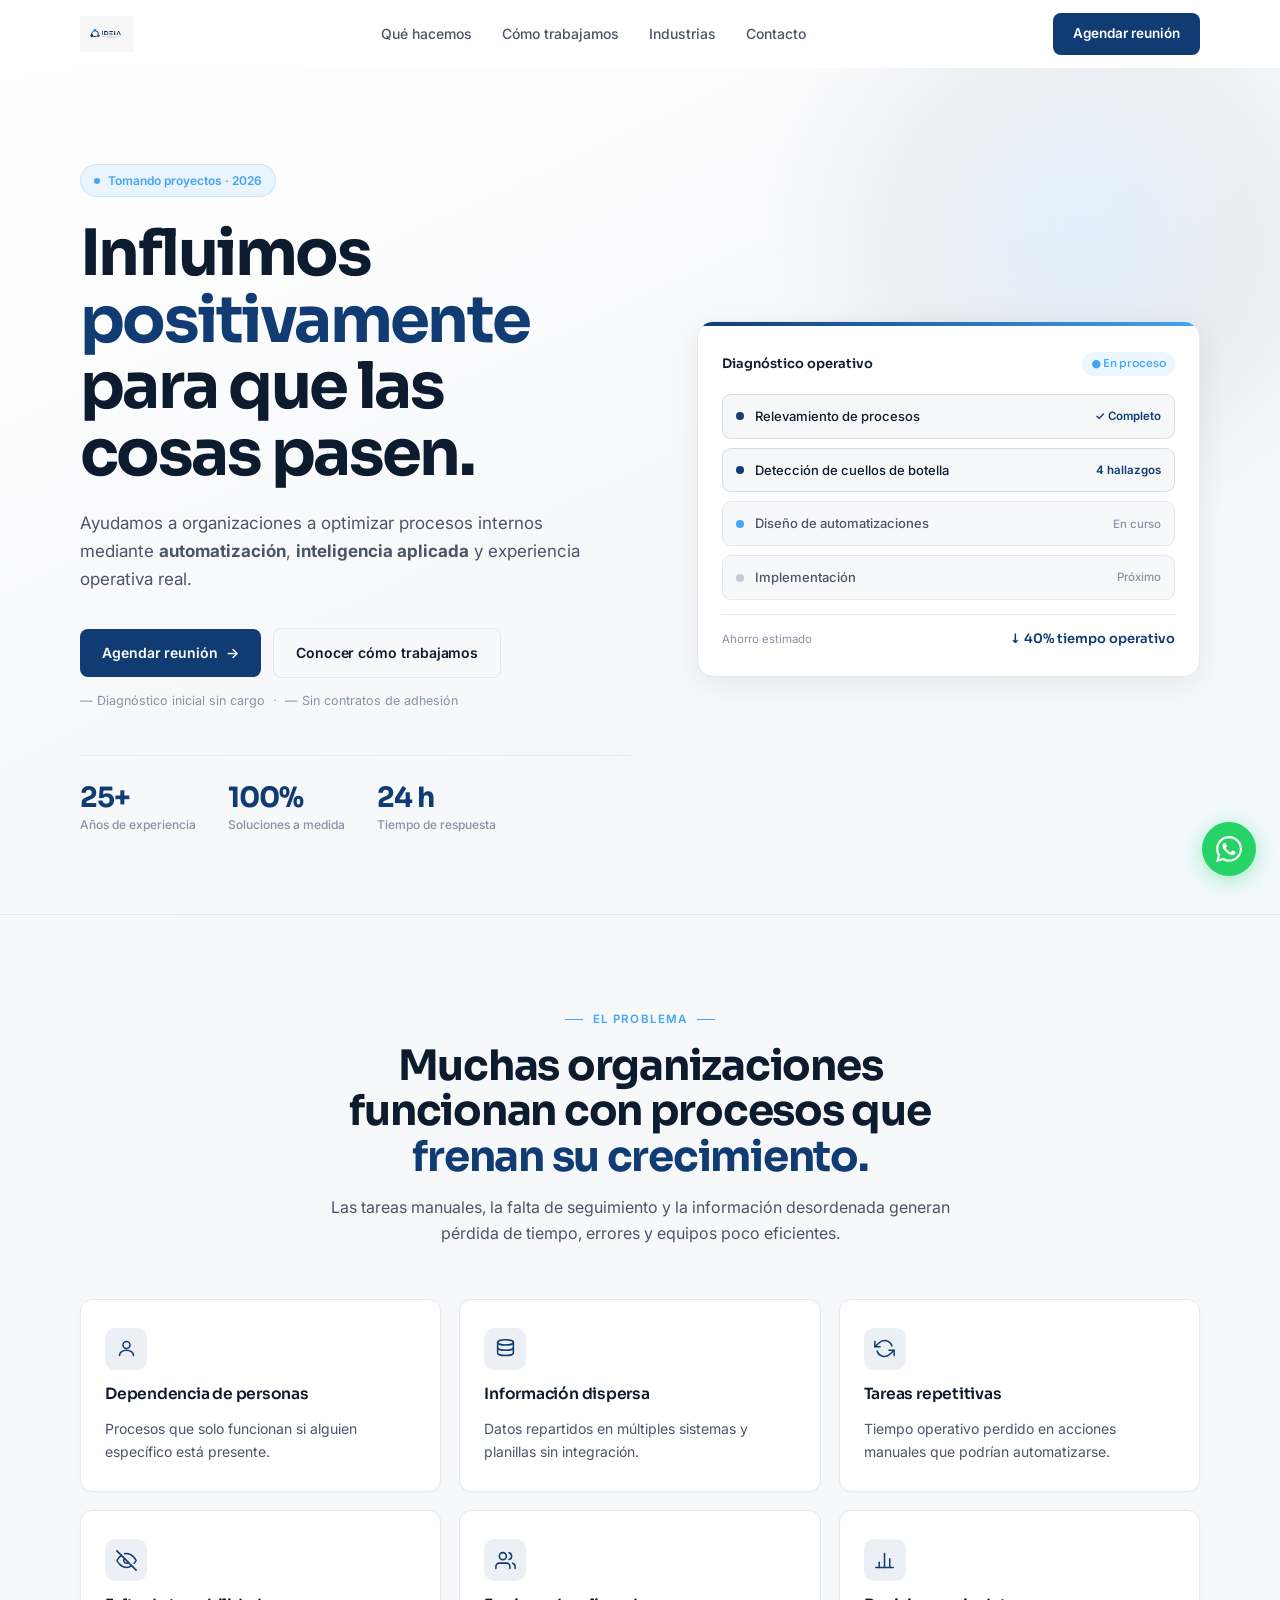
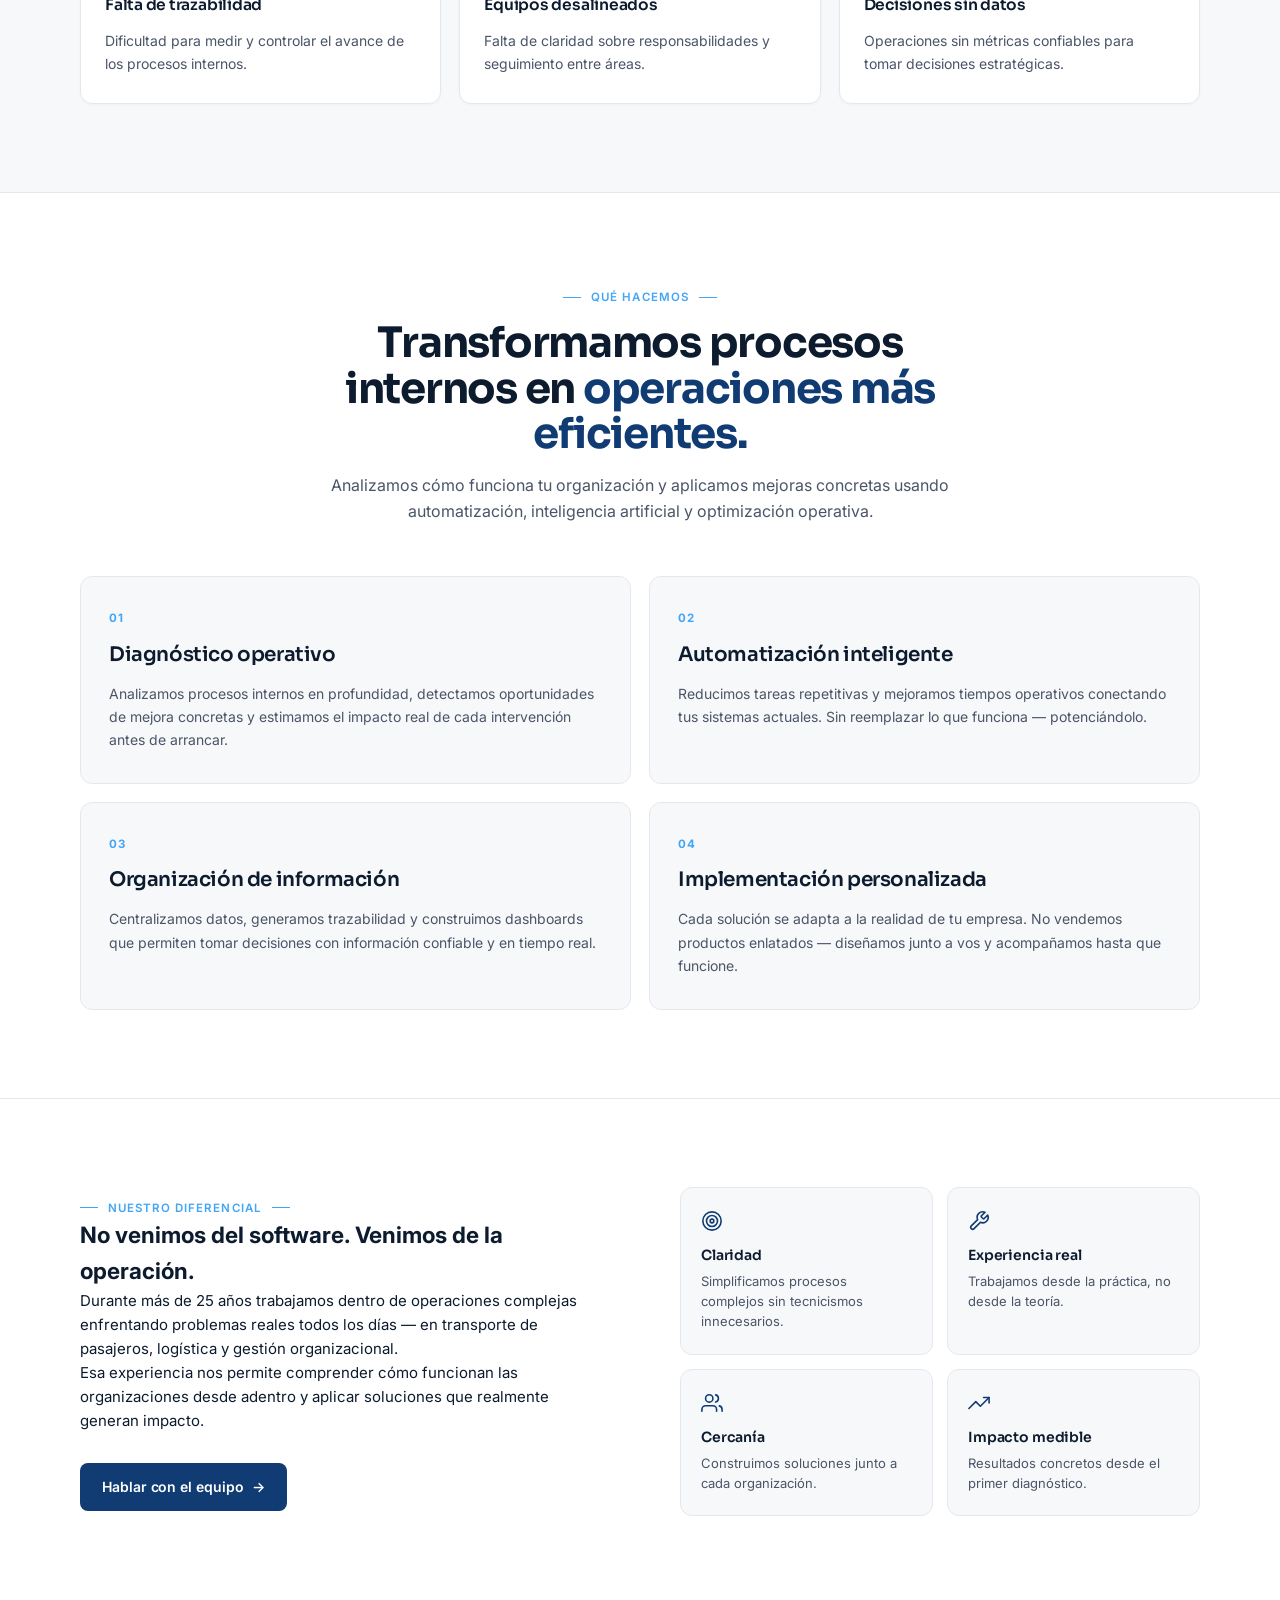
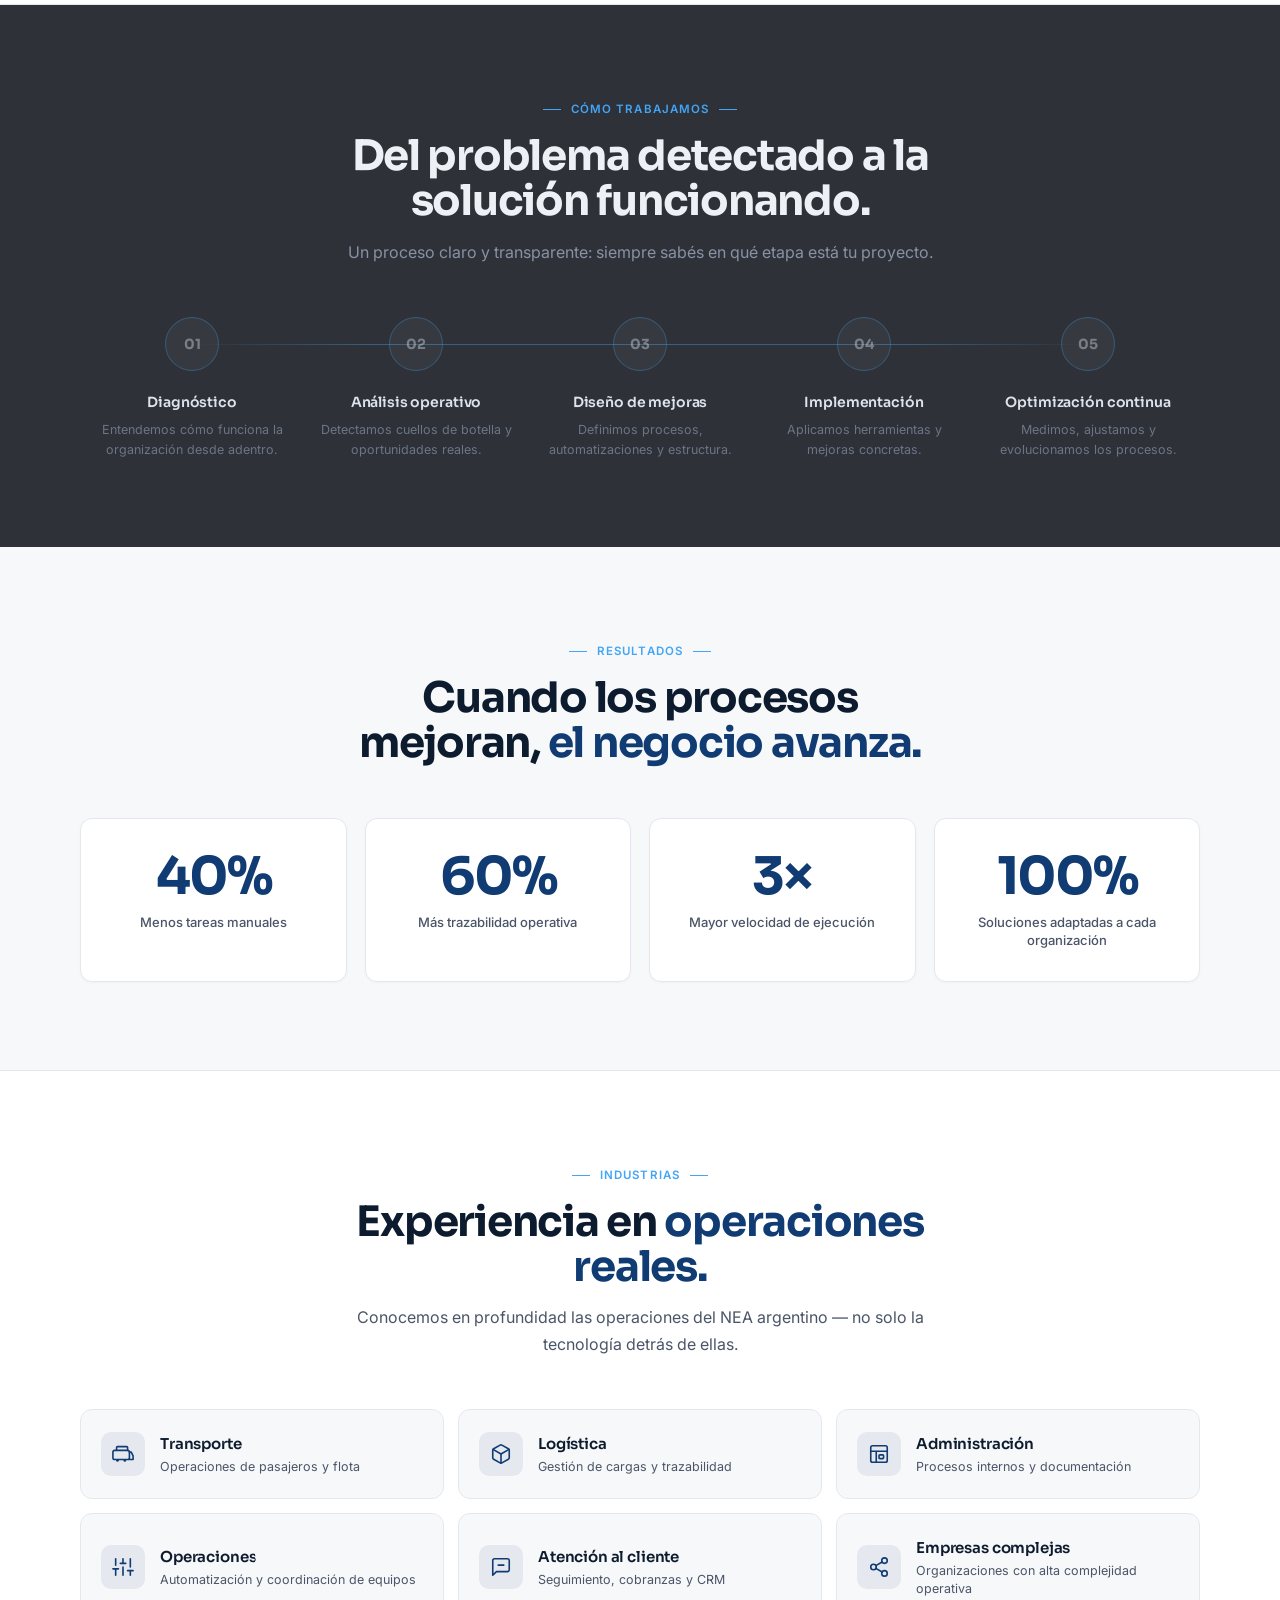
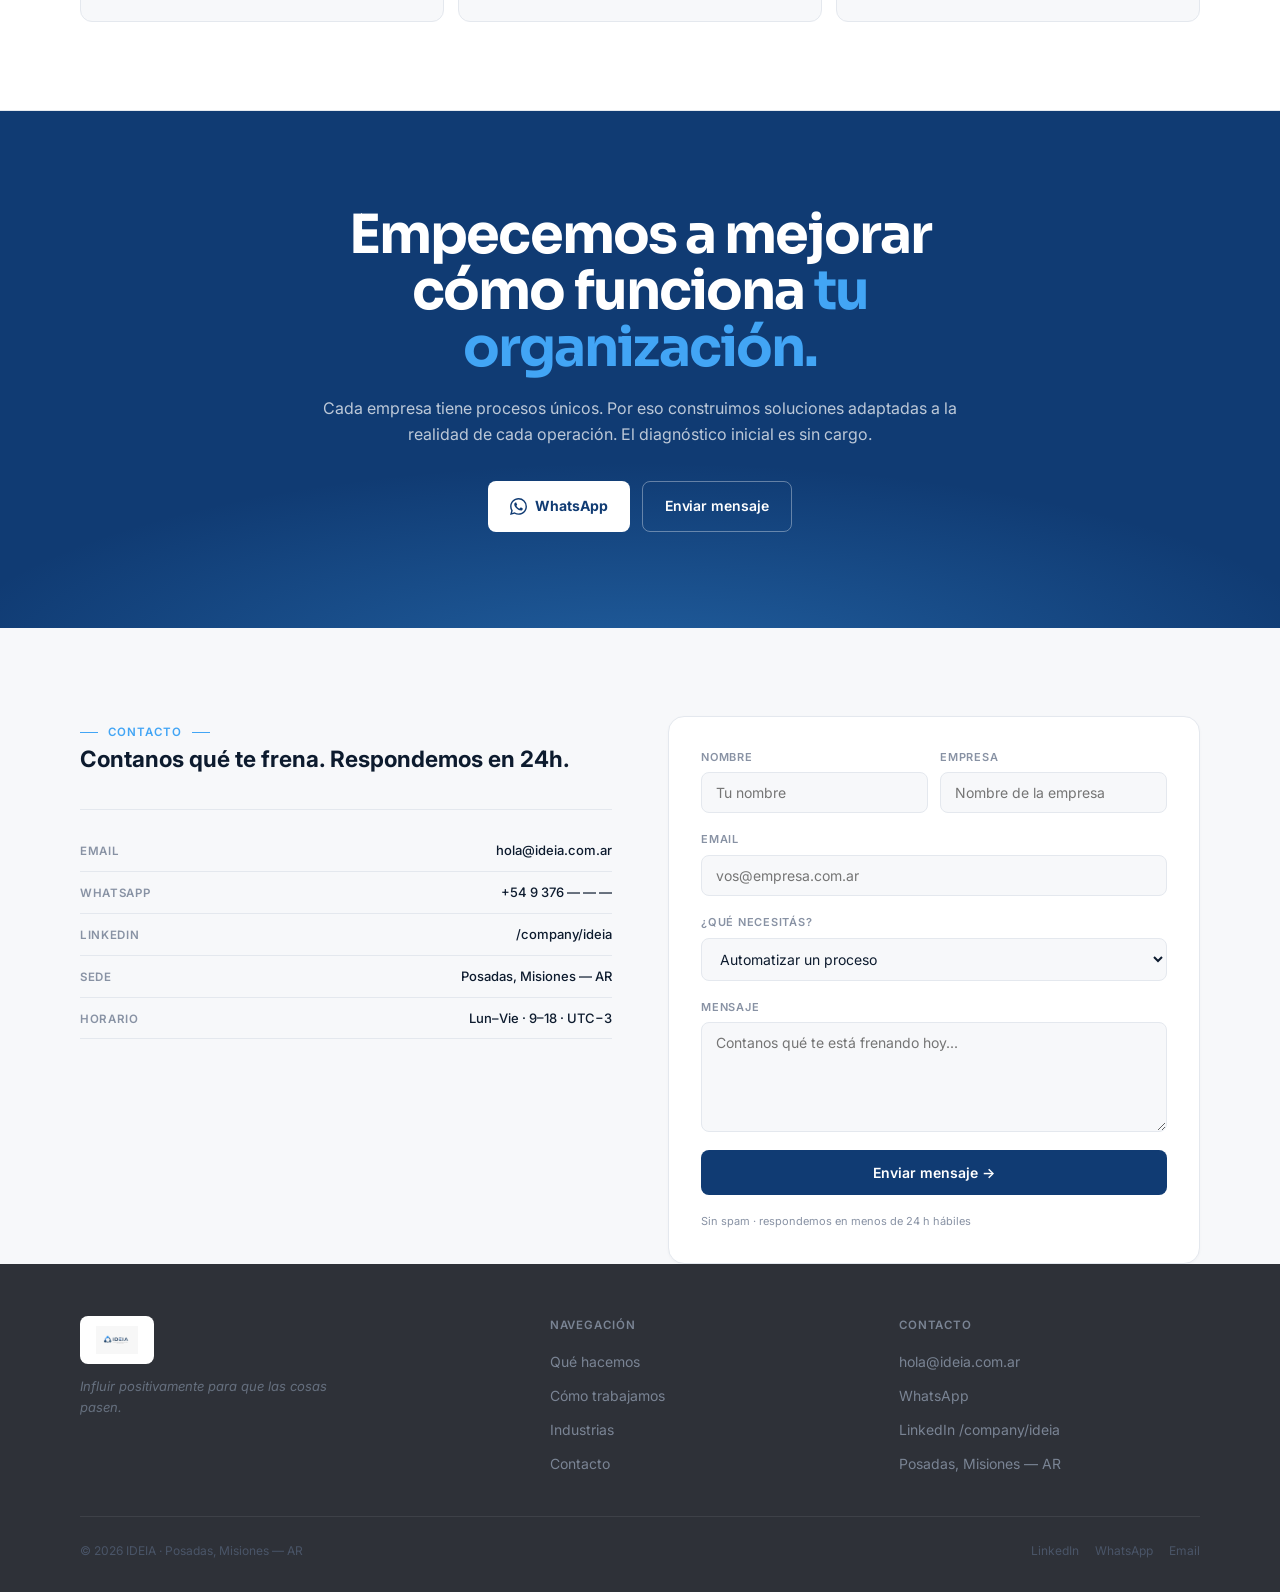
==== index.html @ ee342956 "Add brand logo assets and wire up correct img references in nav and footer Co-Authored-By: Claude So" ====
<!doctype html>
<html lang="es-AR">
<head>
<meta charset="utf-8" />
<meta name="viewport" content="width=device-width, initial-scale=1" />
<title>IDEIA — Influir positivamente para que las cosas pasen.</title>
<meta name="description" content="Ayudamos a organizaciones a mejorar procesos internos mediante automatización, inteligencia aplicada y experiencia operativa real." />
<meta property="og:title" content="IDEIA — Mejora operativa e inteligencia aplicada" />
<meta property="og:description" content="Transformamos procesos internos en operaciones más eficientes." />
<meta property="og:type" content="website" />
<link rel="preconnect" href="https://fonts.googleapis.com" />
<link rel="preconnect" href="https://fonts.gstatic.com" crossorigin />
<link href="https://fonts.googleapis.com/css2?family=Sora:wght@300;400;500;600;700&family=Inter:ital,wght@0,400;0,500;0,600;1,400&display=swap" rel="stylesheet" />
<style>
/* ─── TOKENS ─── */
:root {
  --blue:       #103B73;
  --blue-e:     #42A5F5;
  --blue-dim:   rgba(16,59,115,0.08);
  --blue-glow:  rgba(66,165,245,0.15);
  --graphite:   #2E3138;
  --smoke:      #F7F8FA;
  --white:      #ffffff;
  --ink:        #0d1b2e;
  --ink-2:      #4a5568;
  --ink-3:      #8892a4;
  --ink-4:      #c5ccd8;
  --rule:       #e4e8ee;
  --rule-soft:  #f0f4f8;
  --sans:       "Sora", -apple-system, BlinkMacSystemFont, system-ui, sans-serif;
  --body:       "Inter", -apple-system, BlinkMacSystemFont, system-ui, sans-serif;
  --radius:     12px;
  --radius-lg:  16px;
}

/* ─── RESET ─── */
*{box-sizing:border-box;margin:0;padding:0}
html,body{background:var(--white);color:var(--ink);font-family:var(--body);font-size:15px;line-height:1.6;-webkit-font-smoothing:antialiased;-moz-osx-font-smoothing:grayscale}
body{overflow-x:hidden}
a{color:inherit;text-decoration:none}
::selection{background:var(--blue);color:#fff}
.wrap{max-width:1200px;margin:0 auto;padding:0 40px}

/* ─── HELPERS ─── */
.eyebrow{display:inline-flex;align-items:center;gap:10px;font-family:var(--body);font-size:11.5px;font-weight:600;color:var(--blue-e);text-transform:uppercase;letter-spacing:.09em}
.eyebrow::before,.eyebrow::after{content:"";width:18px;height:1px;background:var(--blue-e)}

/* ─── BUTTONS ─── */
.btn{display:inline-flex;align-items:center;gap:8px;font-family:var(--body);font-size:14px;font-weight:600;padding:13px 22px;border-radius:8px;transition:all .18s;letter-spacing:-.005em;cursor:pointer;border:none}
.btn-primary{background:var(--blue);color:#fff}
.btn-primary:hover{background:#0c2f5c;transform:translateY(-1px);box-shadow:0 4px 20px rgba(16,59,115,.28)}
.btn-ghost{background:transparent;color:var(--ink);border:1.5px solid var(--rule)}
.btn-ghost:hover{border-color:var(--ink-3);background:var(--smoke)}
.btn-white{background:#fff;color:var(--blue);font-weight:700}
.btn-white:hover{background:var(--smoke);transform:translateY(-1px);box-shadow:0 4px 16px rgba(0,0,0,.14)}
.btn-outline-white{background:transparent;color:#fff;border:1.5px solid rgba(255,255,255,.35)}
.btn-outline-white:hover{border-color:#fff;background:rgba(255,255,255,.08)}
.btn .arr{transition:transform .18s}
.btn:hover .arr{transform:translateX(3px)}

/* ─── NAV ─── */
nav.top{position:sticky;top:0;z-index:100;transition:background .3s,box-shadow .3s;background:rgba(255,255,255,0)}
nav.top.scrolled{background:rgba(255,255,255,.96);backdrop-filter:blur(12px);-webkit-backdrop-filter:blur(12px);box-shadow:0 1px 0 var(--rule)}
.bar{display:flex;align-items:center;justify-content:space-between;height:68px}
.logo{display:inline-flex;align-items:center}
.logo-img{height:36px;width:auto;display:block}
.footer-brand .logo{background:#fff;padding:10px 16px;border-radius:8px;display:inline-flex}
.footer-brand .logo-img{height:28px}
.nav-links{display:flex;gap:30px;font-family:var(--body);font-size:14px;font-weight:500;color:var(--ink-2)}
.nav-links a{transition:color .15s}
.nav-links a:hover{color:var(--blue)}
.nav-cta{font-family:var(--body);font-size:13.5px;font-weight:600;color:#fff;background:var(--blue);padding:10px 20px;border-radius:8px;transition:.15s}
.nav-cta:hover{background:#0c2f5c}

/* ─── HERO ─── */
section.hero{padding:96px 0 80px;background:linear-gradient(155deg,var(--white) 0%,var(--smoke) 55%,rgba(66,165,245,.07) 100%);border-bottom:1px solid var(--rule);position:relative;overflow:hidden}
.hero-glow{position:absolute;right:-120px;top:-160px;width:640px;height:640px;border-radius:50%;background:radial-gradient(circle,rgba(66,165,245,.12) 0%,rgba(16,59,115,.06) 40%,transparent 70%);pointer-events:none}
.hero-grid{display:grid;grid-template-columns:1.1fr 1fr;gap:64px;align-items:center;position:relative;z-index:1}
.hero-badge{display:inline-flex;align-items:center;gap:8px;font-family:var(--body);font-size:12px;font-weight:600;color:var(--blue-e);background:rgba(66,165,245,.1);border:1px solid rgba(66,165,245,.2);padding:6px 13px;border-radius:999px;margin-bottom:24px}
.hero-badge .dot{width:6px;height:6px;background:var(--blue-e);border-radius:50%;animation:pulse 2s ease-in-out infinite}
@keyframes pulse{0%,100%{opacity:1;transform:scale(1)}50%{opacity:.5;transform:scale(.8)}}
.hero h1{font-family:var(--sans);font-weight:700;font-size:clamp(38px,5vw,68px);line-height:1.04;letter-spacing:-.04em;color:var(--ink);max-width:15ch}
.hero h1 .accent{color:var(--blue)}
.hero-lead{margin-top:22px;font-size:17px;line-height:1.65;color:var(--ink-2);max-width:46ch}
.hero-ctas{margin-top:34px;display:flex;gap:12px;flex-wrap:wrap;align-items:center}
.hero-note{margin-top:13px;font-size:12.5px;color:var(--ink-3)}
.hero-stats{margin-top:44px;padding-top:28px;border-top:1px solid var(--rule);display:flex;gap:32px;flex-wrap:wrap}
.hero-stats .s .v{font-family:var(--sans);font-size:28px;font-weight:700;color:var(--blue);letter-spacing:-.03em;line-height:1}
.hero-stats .s .l{font-size:12px;color:var(--ink-3);margin-top:3px;font-weight:500}

/* Hero card */
.hero-card{border:1px solid var(--rule);border-radius:var(--radius-lg);background:#fff;box-shadow:0 6px 32px rgba(0,0,0,.07);overflow:hidden}
.hc-top{height:4px;background:linear-gradient(90deg,var(--blue),var(--blue-e))}
.hc-body{padding:26px 24px}
.hc-title{font-family:var(--sans);font-size:13px;font-weight:600;color:var(--ink);margin-bottom:18px;display:flex;align-items:center;justify-content:space-between}
.hc-badge{font-size:11px;font-weight:500;color:var(--blue-e);background:rgba(66,165,245,.1);padding:3px 9px;border-radius:999px}
.hc-steps{display:flex;flex-direction:column;gap:9px}
.hc-step{display:flex;align-items:center;gap:11px;padding:11px 13px;border-radius:9px;background:var(--smoke);border:1px solid var(--rule)}
.hc-step.done{background:rgba(16,59,115,.04);border-color:rgba(16,59,115,.14)}
.hc-step .dot{width:8px;height:8px;border-radius:50%;background:var(--ink-4);flex-shrink:0}
.hc-step.done .dot{background:var(--blue)}
.hc-step.active .dot{background:var(--blue-e);animation:pulse 1.5s ease-in-out infinite}
.hc-step .lbl{font-size:13px;color:var(--ink-2);font-weight:500}
.hc-step.done .lbl{color:var(--ink)}
.hc-step .val{margin-left:auto;font-size:11.5px;color:var(--ink-3);font-weight:500}
.hc-step.done .val{color:var(--blue);font-weight:600}
.hc-foot{margin-top:14px;padding-top:14px;border-top:1px solid var(--rule);display:flex;justify-content:space-between;align-items:center}
.hc-foot .tag{font-size:11.5px;color:var(--ink-3)}
.hc-foot .res{font-family:var(--sans);font-size:13px;font-weight:600;color:var(--blue)}

/* ─── SECTION HEADS ─── */
.sec-center{text-align:center;max-width:620px;margin:0 auto 52px}
.sec-center h2{font-family:var(--sans);font-weight:700;font-size:clamp(28px,3.4vw,42px);line-height:1.08;letter-spacing:-.03em;color:var(--ink);margin-top:14px}
.sec-center h2 span{color:var(--blue)}
.sec-center p{margin-top:15px;font-size:16px;color:var(--ink-2);line-height:1.65}

.sec-left{margin-bottom:44px}
.sec-left h2{font-family:var(--sans);font-weight:700;font-size:clamp(26px,3vw,40px);line-height:1.08;letter-spacing:-.03em;color:var(--ink);margin-top:12px;max-width:24ch}

/* ─── PROBLEMAS ─── */
section.problems{background:var(--smoke);padding:88px 0;border-bottom:1px solid var(--rule)}
.prob-grid{display:grid;grid-template-columns:repeat(3,1fr);gap:18px}
.prob-card{background:#fff;border:1px solid var(--rule);border-radius:var(--radius);padding:28px 24px;display:flex;flex-direction:column;gap:14px;transition:all .22s;box-shadow:0 1px 3px rgba(0,0,0,.03)}
.prob-card:hover{border-color:rgba(66,165,245,.4);box-shadow:0 6px 24px rgba(16,59,115,.09);transform:translateY(-3px)}
.prob-icon{width:42px;height:42px;border-radius:10px;background:var(--blue-dim);display:flex;align-items:center;justify-content:center;color:var(--blue);flex-shrink:0}
.prob-icon svg{width:21px;height:21px}
.prob-card h3{font-family:var(--sans);font-size:15.5px;font-weight:600;letter-spacing:-.015em;color:var(--ink);line-height:1.25}
.prob-card p{font-size:14px;color:var(--ink-2);line-height:1.65}

/* ─── QUÉ HACEMOS ─── */
section.services{background:#fff;padding:88px 0;border-bottom:1px solid var(--rule)}
.srv-grid{display:grid;grid-template-columns:repeat(2,1fr);gap:18px}
.srv-card{border:1px solid var(--rule);border-radius:var(--radius);padding:32px 28px;background:var(--smoke);display:flex;flex-direction:column;gap:15px;transition:all .22s;position:relative;overflow:hidden}
.srv-card::after{content:"";position:absolute;left:0;top:0;width:3px;height:100%;background:linear-gradient(180deg,var(--blue),var(--blue-e));opacity:0;transition:.22s}
.srv-card:hover{border-color:rgba(16,59,115,.18);box-shadow:0 4px 22px rgba(16,59,115,.07)}
.srv-card:hover::after{opacity:1}
.srv-num{font-family:var(--body);font-size:11.5px;font-weight:700;color:var(--blue-e);letter-spacing:.08em;text-transform:uppercase}
.srv-card h3{font-family:var(--sans);font-size:20px;font-weight:600;letter-spacing:-.02em;color:var(--ink);line-height:1.2}
.srv-card p{font-size:14px;color:var(--ink-2);line-height:1.65}

/* ─── DIFERENCIAL ─── */
section.diferencial{background:#fff;padding:88px 0;border-bottom:1px solid var(--rule)}
.dif-grid{display:grid;grid-template-columns:1fr 1fr;gap:80px;align-items:center}
.dif-left h2{font-family:var(--sans);font-weight:700;font-size:clamp(30px,3.8vw,50px);line-height:1.05;letter-spacing:-.035em;color:var(--ink);margin-top:14px;max-width:16ch}
.dif-left h2 span{color:var(--blue)}
.dif-left .text{margin-top:22px;font-size:15.5px;color:var(--ink-2);line-height:1.7;max-width:46ch}
.dif-left .text+.text{margin-top:12px}
.dif-left .btn{margin-top:30px}
.dif-tiles{display:grid;grid-template-columns:1fr 1fr;gap:14px}
.dif-tile{border:1px solid var(--rule);border-radius:var(--radius);padding:22px 20px;background:var(--smoke);transition:all .22s}
.dif-tile:hover{border-color:rgba(16,59,115,.2);background:#fff;box-shadow:0 3px 14px rgba(16,59,115,.06)}
.dif-tile .icon{margin-bottom:12px;color:var(--blue);display:flex}
.dif-tile .icon svg{width:22px;height:22px}
.dif-tile h4{font-family:var(--sans);font-size:14px;font-weight:600;color:var(--ink);letter-spacing:-.01em;margin-bottom:5px}
.dif-tile p{font-size:13px;color:var(--ink-2);line-height:1.55}

/* ─── CÓMO TRABAJAMOS ─── */
section.proceso{background:var(--graphite);padding:88px 0}
section.proceso .sec-center h2{color:#edf0f4}
section.proceso .sec-center p{color:#8892a4}
section.proceso .eyebrow{color:var(--blue-e)}
section.proceso .eyebrow::before,
section.proceso .eyebrow::after{background:var(--blue-e)}
.timeline{display:grid;grid-template-columns:repeat(5,1fr);gap:0;position:relative;margin-top:16px}
.timeline::before{content:"";position:absolute;top:27px;left:10%;right:10%;height:1px;background:linear-gradient(90deg,transparent,rgba(66,165,245,.4) 20%,rgba(66,165,245,.4) 80%,transparent)}
.tl-step{display:flex;flex-direction:column;align-items:center;text-align:center;padding:0 12px}
.tl-num{width:54px;height:54px;border-radius:50%;border:1.5px solid rgba(66,165,245,.3);display:flex;align-items:center;justify-content:center;font-family:var(--sans);font-size:14px;font-weight:700;color:rgba(255,255,255,.35);background:rgba(255,255,255,.04);margin-bottom:20px;position:relative;z-index:2;transition:.22s;flex-shrink:0}
.tl-step:hover .tl-num{border-color:var(--blue-e);color:#fff;background:rgba(66,165,245,.14);box-shadow:0 0 20px rgba(66,165,245,.2)}
.tl-step h4{font-family:var(--sans);font-size:14px;font-weight:600;color:#dde3ed;letter-spacing:-.01em;margin-bottom:7px}
.tl-step p{font-size:12.5px;color:#6b7585;line-height:1.55}

/* ─── RESULTADOS ─── */
section.resultados{background:var(--smoke);padding:88px 0;border-bottom:1px solid var(--rule)}
.kpi-grid{display:grid;grid-template-columns:repeat(4,1fr);gap:18px}
.kpi-card{background:#fff;border:1px solid var(--rule);border-radius:var(--radius);padding:32px 22px;text-align:center;transition:all .22s;box-shadow:0 1px 3px rgba(0,0,0,.03)}
.kpi-card:hover{border-color:rgba(16,59,115,.2);box-shadow:0 6px 24px rgba(16,59,115,.08);transform:translateY(-3px)}
.kpi-card .v{font-family:var(--sans);font-size:52px;font-weight:700;color:var(--blue);letter-spacing:-.04em;line-height:1}
.kpi-card .l{font-size:13px;color:var(--ink-2);margin-top:10px;line-height:1.4;font-weight:500}

/* ─── INDUSTRIAS ─── */
section.industrias{background:#fff;padding:88px 0;border-bottom:1px solid var(--rule)}
.ind-grid{display:grid;grid-template-columns:repeat(3,1fr);gap:14px}
.ind-card{border:1px solid var(--rule);border-radius:var(--radius);padding:22px 20px;background:var(--smoke);display:flex;align-items:center;gap:15px;transition:all .22s}
.ind-card:hover{border-color:rgba(66,165,245,.4);background:#fff;box-shadow:0 4px 18px rgba(16,59,115,.07);transform:translateX(4px)}
.ind-icon{width:44px;height:44px;border-radius:10px;background:var(--blue-dim);display:flex;align-items:center;justify-content:center;flex-shrink:0;color:var(--blue)}
.ind-icon svg{width:22px;height:22px;flex-shrink:0}
.ind-card h3{font-family:var(--sans);font-size:15px;font-weight:600;color:var(--ink);letter-spacing:-.01em}
.ind-card p{font-size:12.5px;color:var(--ink-2);margin-top:2px;line-height:1.45}

/* ─── CTA FINAL ─── */
section.cta-final{background:var(--blue);padding:96px 0;position:relative;overflow:hidden}
section.cta-final::before{content:"";position:absolute;inset:0;background:radial-gradient(ellipse 80% 60% at 50% 110%,rgba(66,165,245,.35) 0%,transparent 70%);pointer-events:none}
.cta-inner{text-align:center;max-width:660px;margin:0 auto;position:relative;z-index:2}
.cta-inner h2{font-family:var(--sans);font-weight:700;font-size:clamp(30px,4.5vw,54px);line-height:1.05;letter-spacing:-.035em;color:#fff}
.cta-inner h2 span{color:var(--blue-e)}
.cta-inner p{margin-top:18px;font-size:16px;color:rgba(255,255,255,.72);line-height:1.65}
.cta-btns{margin-top:34px;display:flex;gap:12px;justify-content:center;flex-wrap:wrap}

/* ─── CONTACTO ─── */
section.contact{background:var(--smoke);padding:88px 0 0}
.contact-grid{display:grid;grid-template-columns:1fr 1fr;gap:56px;align-items:start}
.contact-left .eyebrow{margin-bottom:0}
.contact-left h2{font-family:var(--sans);font-weight:700;font-size:clamp(30px,3.8vw,50px);line-height:1.0;letter-spacing:-.04em;color:var(--ink);margin-top:14px;max-width:14ch}
.contact-left h2 span{color:var(--ink-3);font-weight:400}
.contact-info{margin-top:32px;border-top:1px solid var(--rule);padding-top:20px}
.contact-info .row{display:flex;justify-content:space-between;align-items:baseline;padding:10px 0;border-bottom:1px solid var(--rule)}
.contact-info .row .k{font-size:11.5px;font-weight:600;color:var(--ink-3);text-transform:uppercase;letter-spacing:.06em}
.contact-info .row .v{font-size:13px;color:var(--ink);font-weight:500}
.contact-form{border:1px solid var(--rule);border-radius:var(--radius-lg);background:#fff;padding:32px;display:flex;flex-direction:column;gap:18px;box-shadow:0 1px 3px rgba(0,0,0,.03)}
.contact-form .field{display:flex;flex-direction:column;gap:6px}
.contact-form label{font-size:11px;font-weight:600;color:var(--ink-3);text-transform:uppercase;letter-spacing:.07em}
.contact-form input,.contact-form textarea,.contact-form select{background:var(--smoke);border:1px solid var(--rule);border-radius:8px;padding:11px 14px;font-family:var(--body);font-size:14px;color:var(--ink);outline:none;transition:.15s;width:100%}
.contact-form textarea{min-height:110px;resize:vertical}
.contact-form input:focus,.contact-form textarea:focus,.contact-form select:focus{border-color:var(--blue-e);background:#fff;box-shadow:0 0 0 3px rgba(66,165,245,.1)}
.contact-form .row2{display:grid;grid-template-columns:1fr 1fr;gap:12px}
.contact-form button{background:var(--blue);color:#fff;font-family:var(--body);font-size:14px;font-weight:600;padding:14px;border:0;border-radius:8px;cursor:pointer;display:flex;align-items:center;justify-content:center;gap:8px;transition:.15s}
.contact-form button:hover{background:#0c2f5c;transform:translateY(-1px)}
.hint{font-size:11px;color:var(--ink-3)}

/* ─── FOOTER ─── */
footer{background:var(--graphite);padding:52px 0 32px}
.footer-top{display:grid;grid-template-columns:1.4fr 1fr 1fr;gap:48px;padding-bottom:40px;border-bottom:1px solid rgba(255,255,255,.08)}
.footer-brand p{margin-top:12px;font-size:13px;color:#66707f;line-height:1.6;max-width:32ch;font-style:italic}
.footer-col h4{font-size:11.5px;font-weight:600;color:#7a8494;text-transform:uppercase;letter-spacing:.08em;margin-bottom:16px}
.footer-col ul{list-style:none;display:flex;flex-direction:column;gap:10px}
.footer-col ul li a{font-size:14px;color:#7a8494;transition:.15s}
.footer-col ul li a:hover{color:#fff}
.footer-bottom{margin-top:24px;display:flex;justify-content:space-between;align-items:center;font-size:12px;color:#4a5568}
.footer-links{display:flex;gap:16px}
.footer-links a{color:#4a5568;font-size:12px;transition:.15s}
.footer-links a:hover{color:#fff}

/* ─── WA FLOAT ─── */
.wa-float{position:fixed;bottom:24px;right:24px;z-index:9999;width:54px;height:54px;border-radius:50%;background:#25D366;box-shadow:0 4px 20px rgba(37,211,102,.4);display:flex;align-items:center;justify-content:center;transition:transform .2s,box-shadow .2s}
.wa-float:hover{transform:scale(1.08);box-shadow:0 6px 28px rgba(37,211,102,.55)}
.wa-float svg{width:26px;height:26px;fill:#fff}
@media(prefers-reduced-motion:no-preference){
  .wa-float{animation:wa-pop 8s ease-in-out infinite}
  @keyframes wa-pop{0%,90%,100%{transform:scale(1)}95%{transform:scale(1.07)}}
  .wa-float:hover{animation:none;transform:scale(1.08)}
}

/* ─── FADE-IN ─── */
.fu{opacity:0;transform:translateY(22px);transition:opacity .55s ease,transform .55s ease}
.fu.in{opacity:1;transform:translateY(0)}

/* ─── RESPONSIVE ─── */
@media(max-width:960px){
  .wrap{padding:0 20px}
  .nav-links{display:none}
  .hero-grid,.dif-grid,.contact-grid{grid-template-columns:1fr;gap:40px}
  .prob-grid,.ind-grid{grid-template-columns:1fr 1fr}
  .srv-grid{grid-template-columns:1fr}
  .kpi-grid{grid-template-columns:1fr 1fr}
  .timeline{grid-template-columns:1fr;gap:20px}
  .timeline::before{display:none}
  .tl-step{flex-direction:row;text-align:left;align-items:flex-start;gap:16px}
  .tl-num{flex-shrink:0;margin-bottom:0}
  .footer-top{grid-template-columns:1fr;gap:28px}
  .dif-tiles{grid-template-columns:1fr}
  .hero-stats{gap:24px}
}
@media(max-width:600px){
  .prob-grid,.kpi-grid{grid-template-columns:1fr}
  .ind-grid{grid-template-columns:1fr}
  section.hero{padding:64px 0 56px}
}
</style>
</head>
<body>

<!-- NAV -->
<nav class="top" id="nav">
  <div class="wrap bar">
    <a class="logo" href="#">
      <img src="assets/branding/logo-horizontal.png.jpeg" alt="IDEIA" class="logo-img" />
    </a>
    <div class="nav-links">
      <a href="#que-hacemos">Qué hacemos</a>
      <a href="#como-trabajamos">Cómo trabajamos</a>
      <a href="#industrias">Industrias</a>
      <a href="#contacto">Contacto</a>
    </div>
    <a class="nav-cta" href="#contacto">Agendar reunión</a>
  </div>
</nav>

<!-- HERO -->
<section class="hero" id="inicio">
  <div class="hero-glow"></div>
  <div class="wrap">
    <div class="hero-grid">
      <div class="fu">
        <div class="hero-badge"><span class="dot"></span>Tomando proyectos · 2026</div>
        <h1>Influimos <span class="accent">positivamente</span> para que las cosas pasen.</h1>
        <p class="hero-lead">Ayudamos a organizaciones a optimizar procesos internos mediante <strong>automatización</strong>, <strong>inteligencia aplicada</strong> y experiencia operativa real.</p>
        <div class="hero-ctas">
          <a class="btn btn-primary" href="#contacto">Agendar reunión <span class="arr">→</span></a>
          <a class="btn btn-ghost" href="#como-trabajamos">Conocer cómo trabajamos</a>
        </div>
        <p class="hero-note"><span class="hero-check">—</span> Diagnóstico inicial sin cargo &nbsp;·&nbsp; <span class="hero-check">—</span> Sin contratos de adhesión</p>
        <div class="hero-stats">
          <div class="s"><div class="v">25+</div><div class="l">Años de experiencia</div></div>
          <div class="s"><div class="v">100%</div><div class="l">Soluciones a medida</div></div>
          <div class="s"><div class="v">24 h</div><div class="l">Tiempo de respuesta</div></div>
        </div>
      </div>
      <div class="fu" style="transition-delay:.14s">
        <div class="hero-card">
          <div class="hc-top"></div>
          <div class="hc-body">
            <div class="hc-title">
              Diagnóstico operativo
              <span class="hc-badge">● En proceso</span>
            </div>
            <div class="hc-steps">
              <div class="hc-step done">
                <span class="dot"></span>
                <span class="lbl">Relevamiento de procesos</span>
                <span class="val">✓ Completo</span>
              </div>
              <div class="hc-step done">
                <span class="dot"></span>
                <span class="lbl">Detección de cuellos de botella</span>
                <span class="val">4 hallazgos</span>
              </div>
              <div class="hc-step active">
                <span class="dot"></span>
                <span class="lbl">Diseño de automatizaciones</span>
                <span class="val">En curso</span>
              </div>
              <div class="hc-step">
                <span class="dot"></span>
                <span class="lbl">Implementación</span>
                <span class="val">Próximo</span>
              </div>
            </div>
            <div class="hc-foot">
              <span class="tag">Ahorro estimado</span>
              <span class="res">↓ 40% tiempo operativo</span>
            </div>
          </div>
        </div>
      </div>
    </div>
  </div>
</section>

<!-- PROBLEMAS -->
<section class="problems" id="problemas">
  <div class="wrap">
    <div class="sec-center fu">
      <div class="eyebrow">El problema</div>
      <h2>Muchas organizaciones funcionan con procesos que <span>frenan su crecimiento.</span></h2>
      <p>Las tareas manuales, la falta de seguimiento y la información desordenada generan pérdida de tiempo, errores y equipos poco eficientes.</p>
    </div>
    <div class="prob-grid">
      <div class="prob-card fu">
        <div class="prob-icon"><svg viewBox="0 0 24 24" fill="none" stroke="currentColor" stroke-width="1.75" stroke-linecap="round" stroke-linejoin="round"><circle cx="12" cy="8" r="4"/><path d="M4 20c0-3.5 3.6-6 8-6s8 2.5 8 6"/></svg></div>
        <h3>Dependencia de personas</h3>
        <p>Procesos que solo funcionan si alguien específico está presente.</p>
      </div>
      <div class="prob-card fu" style="transition-delay:.05s">
        <div class="prob-icon"><svg viewBox="0 0 24 24" fill="none" stroke="currentColor" stroke-width="1.75" stroke-linecap="round" stroke-linejoin="round"><ellipse cx="12" cy="5" rx="9" ry="3"/><path d="M3 5v6c0 1.66 4 3 9 3s9-1.34 9-3V5"/><path d="M3 11v6c0 1.66 4 3 9 3s9-1.34 9-3v-6"/></svg></div>
        <h3>Información dispersa</h3>
        <p>Datos repartidos en múltiples sistemas y planillas sin integración.</p>
      </div>
      <div class="prob-card fu" style="transition-delay:.1s">
        <div class="prob-icon"><svg viewBox="0 0 24 24" fill="none" stroke="currentColor" stroke-width="1.75" stroke-linecap="round" stroke-linejoin="round"><polyline points="1 4 1 10 7 10"/><polyline points="23 20 23 14 17 14"/><path d="M20.49 9A9 9 0 0 0 5.64 5.64L1 10m22 4l-4.64 4.36A9 9 0 0 1 3.51 15"/></svg></div>
        <h3>Tareas repetitivas</h3>
        <p>Tiempo operativo perdido en acciones manuales que podrían automatizarse.</p>
      </div>
      <div class="prob-card fu" style="transition-delay:.15s">
        <div class="prob-icon"><svg viewBox="0 0 24 24" fill="none" stroke="currentColor" stroke-width="1.75" stroke-linecap="round" stroke-linejoin="round"><path d="M17.94 17.94A10.07 10.07 0 0 1 12 20c-7 0-11-8-11-8a18.45 18.45 0 0 1 5.06-5.94M9.9 4.24A9.12 9.12 0 0 1 12 4c7 0 11 8 11 8a18.5 18.5 0 0 1-2.16 3.19m-6.72-1.07a3 3 0 1 1-4.24-4.24"/><line x1="1" y1="1" x2="23" y2="23"/></svg></div>
        <h3>Falta de trazabilidad</h3>
        <p>Dificultad para medir y controlar el avance de los procesos internos.</p>
      </div>
      <div class="prob-card fu" style="transition-delay:.2s">
        <div class="prob-icon"><svg viewBox="0 0 24 24" fill="none" stroke="currentColor" stroke-width="1.75" stroke-linecap="round" stroke-linejoin="round"><path d="M17 21v-2a4 4 0 0 0-4-4H5a4 4 0 0 0-4 4v2"/><circle cx="9" cy="7" r="4"/><path d="M23 21v-2a4 4 0 0 0-3-3.87"/><path d="M16 3.13a4 4 0 0 1 0 7.75"/></svg></div>
        <h3>Equipos desalineados</h3>
        <p>Falta de claridad sobre responsabilidades y seguimiento entre áreas.</p>
      </div>
      <div class="prob-card fu" style="transition-delay:.25s">
        <div class="prob-icon"><svg viewBox="0 0 24 24" fill="none" stroke="currentColor" stroke-width="1.75" stroke-linecap="round" stroke-linejoin="round"><line x1="18" y1="20" x2="18" y2="10"/><line x1="12" y1="20" x2="12" y2="4"/><line x1="6" y1="20" x2="6" y2="14"/><line x1="2" y1="20" x2="22" y2="20"/></svg></div>
        <h3>Decisiones sin datos</h3>
        <p>Operaciones sin métricas confiables para tomar decisiones estratégicas.</p>
      </div>
    </div>
  </div>
</section>

<!-- QUÉ HACEMOS -->
<section class="services" id="que-hacemos">
  <div class="wrap">
    <div class="sec-center fu">
      <div class="eyebrow">Qué hacemos</div>
      <h2>Transformamos procesos internos en <span>operaciones más eficientes.</span></h2>
      <p>Analizamos cómo funciona tu organización y aplicamos mejoras concretas usando automatización, inteligencia artificial y optimización operativa.</p>
    </div>
    <div class="srv-grid">
      <div class="srv-card fu">
        <div class="srv-num">01</div>
        <h3>Diagnóstico operativo</h3>
        <p>Analizamos procesos internos en profundidad, detectamos oportunidades de mejora concretas y estimamos el impacto real de cada intervención antes de arrancar.</p>
      </div>
      <div class="srv-card fu" style="transition-delay:.07s">
        <div class="srv-num">02</div>
        <h3>Automatización inteligente</h3>
        <p>Reducimos tareas repetitivas y mejoramos tiempos operativos conectando tus sistemas actuales. Sin reemplazar lo que funciona — potenciándolo.</p>
      </div>
      <div class="srv-card fu" style="transition-delay:.13s">
        <div class="srv-num">03</div>
        <h3>Organización de información</h3>
        <p>Centralizamos datos, generamos trazabilidad y construimos dashboards que permiten tomar decisiones con información confiable y en tiempo real.</p>
      </div>
      <div class="srv-card fu" style="transition-delay:.19s">
        <div class="srv-num">04</div>
        <h3>Implementación personalizada</h3>
        <p>Cada solución se adapta a la realidad de tu empresa. No vendemos productos enlatados — diseñamos junto a vos y acompañamos hasta que funcione.</p>
      </div>
    </div>
  </div>
</section>

<!-- DIFERENCIAL -->
<section class="diferencial" id="nosotros">
  <div class="wrap">
    <div class="dif-grid">
      <div class="fu">
        <div class="eyebrow">Nuestro diferencial</div>
        <h2>No venimos del <span>software.</span> Venimos de la <span>operación.</span></h2>
        <p class="text">Durante más de 25 años trabajamos dentro de operaciones complejas enfrentando problemas reales todos los días — en transporte de pasajeros, logística y gestión organizacional.</p>
        <p class="text">Esa experiencia nos permite comprender cómo funcionan las organizaciones desde adentro y aplicar soluciones que realmente generan impacto.</p>
        <a class="btn btn-primary" href="#contacto" style="margin-top:30px">Hablar con el equipo <span class="arr">→</span></a>
      </div>
      <div class="dif-tiles fu" style="transition-delay:.14s">
        <div class="dif-tile">
          <div class="icon"><svg viewBox="0 0 24 24" fill="none" stroke="currentColor" stroke-width="1.75" stroke-linecap="round"><circle cx="12" cy="12" r="10"/><circle cx="12" cy="12" r="6"/><circle cx="12" cy="12" r="2"/></svg></div>
          <h4>Claridad</h4>
          <p>Simplificamos procesos complejos sin tecnicismos innecesarios.</p>
        </div>
        <div class="dif-tile">
          <div class="icon"><svg viewBox="0 0 24 24" fill="none" stroke="currentColor" stroke-width="1.75" stroke-linecap="round" stroke-linejoin="round"><path d="M14.7 6.3a1 1 0 0 0 0 1.4l1.6 1.6a1 1 0 0 0 1.4 0l3.77-3.77a6 6 0 0 1-7.94 7.94l-6.91 6.91a2.12 2.12 0 0 1-3-3l6.91-6.91a6 6 0 0 1 7.94-7.94l-3.76 3.76z"/></svg></div>
          <h4>Experiencia real</h4>
          <p>Trabajamos desde la práctica, no desde la teoría.</p>
        </div>
        <div class="dif-tile">
          <div class="icon"><svg viewBox="0 0 24 24" fill="none" stroke="currentColor" stroke-width="1.75" stroke-linecap="round" stroke-linejoin="round"><path d="M17 21v-2a4 4 0 0 0-4-4H5a4 4 0 0 0-4 4v2"/><circle cx="9" cy="7" r="4"/><path d="M23 21v-2a4 4 0 0 0-3-3.87"/><path d="M16 3.13a4 4 0 0 1 0 7.75"/></svg></div>
          <h4>Cercanía</h4>
          <p>Construimos soluciones junto a cada organización.</p>
        </div>
        <div class="dif-tile">
          <div class="icon"><svg viewBox="0 0 24 24" fill="none" stroke="currentColor" stroke-width="1.75" stroke-linecap="round" stroke-linejoin="round"><polyline points="23 6 13.5 15.5 8.5 10.5 1 18"/><polyline points="17 6 23 6 23 12"/></svg></div>
          <h4>Impacto medible</h4>
          <p>Resultados concretos desde el primer diagnóstico.</p>
        </div>
      </div>
    </div>
  </div>
</section>

<!-- CÓMO TRABAJAMOS -->
<section class="proceso" id="como-trabajamos">
  <div class="wrap">
    <div class="sec-center fu">
      <div class="eyebrow">Cómo trabajamos</div>
      <h2>Del problema detectado a la solución funcionando.</h2>
      <p>Un proceso claro y transparente: siempre sabés en qué etapa está tu proyecto.</p>
    </div>
    <div class="timeline">
      <div class="tl-step fu">
        <div class="tl-num">01</div>
        <div>
          <h4>Diagnóstico</h4>
          <p>Entendemos cómo funciona la organización desde adentro.</p>
        </div>
      </div>
      <div class="tl-step fu" style="transition-delay:.08s">
        <div class="tl-num">02</div>
        <div>
          <h4>Análisis operativo</h4>
          <p>Detectamos cuellos de botella y oportunidades reales.</p>
        </div>
      </div>
      <div class="tl-step fu" style="transition-delay:.16s">
        <div class="tl-num">03</div>
        <div>
          <h4>Diseño de mejoras</h4>
          <p>Definimos procesos, automatizaciones y estructura.</p>
        </div>
      </div>
      <div class="tl-step fu" style="transition-delay:.24s">
        <div class="tl-num">04</div>
        <div>
          <h4>Implementación</h4>
          <p>Aplicamos herramientas y mejoras concretas.</p>
        </div>
      </div>
      <div class="tl-step fu" style="transition-delay:.32s">
        <div class="tl-num">05</div>
        <div>
          <h4>Optimización continua</h4>
          <p>Medimos, ajustamos y evolucionamos los procesos.</p>
        </div>
      </div>
    </div>
  </div>
</section>

<!-- RESULTADOS -->
<section class="resultados" id="resultados">
  <div class="wrap">
    <div class="sec-center fu">
      <div class="eyebrow">Resultados</div>
      <h2>Cuando los procesos mejoran, <span>el negocio avanza.</span></h2>
    </div>
    <div class="kpi-grid">
      <div class="kpi-card fu">
        <div class="v">40%</div>
        <div class="l">Menos tareas manuales</div>
      </div>
      <div class="kpi-card fu" style="transition-delay:.07s">
        <div class="v">60%</div>
        <div class="l">Más trazabilidad operativa</div>
      </div>
      <div class="kpi-card fu" style="transition-delay:.14s">
        <div class="v">3×</div>
        <div class="l">Mayor velocidad de ejecución</div>
      </div>
      <div class="kpi-card fu" style="transition-delay:.21s">
        <div class="v">100%</div>
        <div class="l">Soluciones adaptadas a cada organización</div>
      </div>
    </div>
  </div>
</section>

<!-- INDUSTRIAS -->
<section class="industrias" id="industrias">
  <div class="wrap">
    <div class="sec-center fu">
      <div class="eyebrow">Industrias</div>
      <h2>Experiencia en <span>operaciones reales.</span></h2>
      <p>Conocemos en profundidad las operaciones del NEA argentino — no solo la tecnología detrás de ellas.</p>
    </div>
    <div class="ind-grid">
      <div class="ind-card fu">
        <div class="ind-icon">
          <svg viewBox="0 0 24 24" fill="none" stroke="currentColor" stroke-width="1.75" stroke-linecap="round" stroke-linejoin="round">
            <rect x="1" y="8" width="18" height="10" rx="2"/><path d="M19 10h2l2 4v4h-4"/><circle cx="6" cy="19" r="1.5" fill="currentColor" stroke="none"/><circle cx="14" cy="19" r="1.5" fill="currentColor" stroke="none"/><path d="M5 8V5a1 1 0 0 1 1-1h10a1 1 0 0 1 1 1v3"/>
          </svg>
        </div>
        <div><h3>Transporte</h3><p>Operaciones de pasajeros y flota</p></div>
      </div>
      <div class="ind-card fu" style="transition-delay:.05s">
        <div class="ind-icon">
          <svg viewBox="0 0 24 24" fill="none" stroke="currentColor" stroke-width="1.75" stroke-linecap="round" stroke-linejoin="round">
            <path d="M21 16V8a2 2 0 0 0-1-1.73l-7-4a2 2 0 0 0-2 0l-7 4A2 2 0 0 0 3 8v8a2 2 0 0 0 1 1.73l7 4a2 2 0 0 0 2 0l7-4A2 2 0 0 0 21 16z"/><polyline points="3.27 6.96 12 12.01 20.73 6.96"/><line x1="12" y1="22.08" x2="12" y2="12"/>
          </svg>
        </div>
        <div><h3>Logística</h3><p>Gestión de cargas y trazabilidad</p></div>
      </div>
      <div class="ind-card fu" style="transition-delay:.1s">
        <div class="ind-icon">
          <svg viewBox="0 0 24 24" fill="none" stroke="currentColor" stroke-width="1.75" stroke-linecap="round" stroke-linejoin="round">
            <rect x="3" y="3" width="18" height="18" rx="2"/><path d="M3 9h18M9 21V9"/><rect x="12" y="13" width="5" height="4" rx="1"/>
          </svg>
        </div>
        <div><h3>Administración</h3><p>Procesos internos y documentación</p></div>
      </div>
      <div class="ind-card fu" style="transition-delay:.15s">
        <div class="ind-icon">
          <svg viewBox="0 0 24 24" fill="none" stroke="currentColor" stroke-width="1.75" stroke-linecap="round" stroke-linejoin="round">
            <line x1="4" y1="21" x2="4" y2="14"/><line x1="4" y1="10" x2="4" y2="3"/><line x1="12" y1="21" x2="12" y2="12"/><line x1="12" y1="8" x2="12" y2="3"/><line x1="20" y1="21" x2="20" y2="16"/><line x1="20" y1="12" x2="20" y2="3"/><line x1="1" y1="14" x2="7" y2="14"/><line x1="9" y1="8" x2="15" y2="8"/><line x1="17" y1="16" x2="23" y2="16"/>
          </svg>
        </div>
        <div><h3>Operaciones</h3><p>Automatización y coordinación de equipos</p></div>
      </div>
      <div class="ind-card fu" style="transition-delay:.2s">
        <div class="ind-icon">
          <svg viewBox="0 0 24 24" fill="none" stroke="currentColor" stroke-width="1.75" stroke-linecap="round" stroke-linejoin="round">
            <path d="M21 15a2 2 0 0 1-2 2H7l-4 4V5a2 2 0 0 1 2-2h14a2 2 0 0 1 2 2z"/><line x1="9" y1="10" x2="15" y2="10"/>
          </svg>
        </div>
        <div><h3>Atención al cliente</h3><p>Seguimiento, cobranzas y CRM</p></div>
      </div>
      <div class="ind-card fu" style="transition-delay:.25s">
        <div class="ind-icon">
          <svg viewBox="0 0 24 24" fill="none" stroke="currentColor" stroke-width="1.75" stroke-linecap="round" stroke-linejoin="round">
            <circle cx="18" cy="5" r="3"/><circle cx="6" cy="12" r="3"/><circle cx="18" cy="19" r="3"/><line x1="8.59" y1="13.51" x2="15.42" y2="17.49"/><line x1="15.41" y1="6.51" x2="8.59" y2="10.49"/>
          </svg>
        </div>
        <div><h3>Empresas complejas</h3><p>Organizaciones con alta complejidad operativa</p></div>
      </div>
    </div>
  </div>
</section>

<!-- CTA FINAL -->
<section class="cta-final">
  <div class="wrap">
    <div class="cta-inner fu">
      <h2>Empecemos a mejorar cómo funciona <span>tu organización.</span></h2>
      <p>Cada empresa tiene procesos únicos. Por eso construimos soluciones adaptadas a la realidad de cada operación. El diagnóstico inicial es sin cargo.</p>
      <div class="cta-btns">
        <a class="btn btn-white" id="cta-wa" href="#" target="_blank" rel="noopener noreferrer">
          <svg width="17" height="17" viewBox="0 0 24 24" fill="currentColor"><path d="M17.472 14.382c-.297-.149-1.758-.867-2.03-.967-.273-.099-.471-.148-.67.15-.197.297-.767.966-.94 1.164-.173.199-.347.223-.644.075-.297-.15-1.255-.463-2.39-1.475-.883-.788-1.48-1.761-1.653-2.059-.173-.297-.018-.458.13-.606.134-.133.298-.347.446-.52.149-.174.198-.298.298-.497.099-.198.05-.371-.025-.52-.075-.149-.669-1.612-.916-2.207-.242-.579-.487-.5-.669-.51-.173-.008-.371-.01-.57-.01-.198 0-.52.074-.792.372-.272.297-1.04 1.016-1.04 2.479 0 1.462 1.065 2.875 1.213 3.074.149.198 2.096 3.2 5.077 4.487.709.306 1.262.489 1.694.625.712.227 1.36.195 1.871.118.571-.085 1.758-.719 2.006-1.413.248-.694.248-1.289.173-1.413-.074-.124-.272-.198-.57-.347m-5.421 7.403h-.004a9.87 9.87 0 01-5.031-1.378l-.361-.214-3.741.982.998-3.648-.235-.374a9.86 9.86 0 01-1.51-5.26c.001-5.45 4.436-9.884 9.888-9.884 2.64 0 5.122 1.03 6.988 2.898a9.825 9.825 0 012.893 6.994c-.003 5.45-4.437 9.884-9.885 9.884m8.413-18.297A11.815 11.815 0 0012.05 0C5.495 0 .16 5.335.157 11.892c0 2.096.547 4.142 1.588 5.945L.057 24l6.305-1.654a11.882 11.882 0 005.683 1.448h.005c6.554 0 11.89-5.335 11.893-11.893a11.821 11.821 0 00-3.48-8.413z"/></svg>
          WhatsApp
        </a>
        <a class="btn btn-outline-white" href="#contacto">Enviar mensaje</a>
      </div>
    </div>
  </div>
</section>

<!-- CONTACTO -->
<section class="contact" id="contacto">
  <div class="wrap">
    <div class="contact-grid">
      <div class="fu">
        <span class="eyebrow">Contacto</span>
        <h2>Contanos qué te frena. <span>Respondemos en 24h.</span></h2>
        <div class="contact-info">
          <div class="row"><span class="k">Email</span><span class="v"><a href="mailto:hola@ideia.com.ar">hola@ideia.com.ar</a></span></div>
          <div class="row"><span class="k">WhatsApp</span><span class="v">+54 9 376 — — —</span></div>
          <div class="row"><span class="k">LinkedIn</span><span class="v">/company/ideia</span></div>
          <div class="row"><span class="k">Sede</span><span class="v">Posadas, Misiones — AR</span></div>
          <div class="row"><span class="k">Horario</span><span class="v">Lun–Vie · 9–18 · UTC−3</span></div>
        </div>
      </div>
      <form class="contact-form fu" style="transition-delay:.14s" onsubmit="return false">
        <div class="row2">
          <div class="field"><label>Nombre</label><input type="text" placeholder="Tu nombre" /></div>
          <div class="field"><label>Empresa</label><input type="text" placeholder="Nombre de la empresa" /></div>
        </div>
        <div class="field"><label>Email</label><input type="email" placeholder="vos@empresa.com.ar" /></div>
        <div class="field">
          <label>¿Qué necesitás?</label>
          <select>
            <option>Automatizar un proceso</option>
            <option>Diagnóstico operativo</option>
            <option>Organizar información</option>
            <option>Integrar IA en mi operación</option>
            <option>No estoy seguro — quiero asesoría</option>
          </select>
        </div>
        <div class="field"><label>Mensaje</label><textarea placeholder="Contanos qué te está frenando hoy..."></textarea></div>
        <button type="submit">Enviar mensaje →</button>
        <span class="hint">Sin spam · respondemos en menos de 24 h hábiles</span>
      </form>
    </div>
  </div>
</section>

<!-- FOOTER -->
<footer>
  <div class="wrap">
    <div class="footer-top">
      <div class="footer-brand">
        <a class="logo" href="#">
          <img src="assets/branding/logo-horizontal.png.jpeg" alt="IDEIA" class="logo-img" />
        </a>
        <p>Influir positivamente para que las cosas pasen.</p>
      </div>
      <div class="footer-col">
        <h4>Navegación</h4>
        <ul>
          <li><a href="#que-hacemos">Qué hacemos</a></li>
          <li><a href="#como-trabajamos">Cómo trabajamos</a></li>
          <li><a href="#industrias">Industrias</a></li>
          <li><a href="#contacto">Contacto</a></li>
        </ul>
      </div>
      <div class="footer-col">
        <h4>Contacto</h4>
        <ul>
          <li><a href="mailto:hola@ideia.com.ar">hola@ideia.com.ar</a></li>
          <li><a id="footer-wa" href="#">WhatsApp</a></li>
          <li><a href="#">LinkedIn /company/ideia</a></li>
          <li><a href="#">Posadas, Misiones — AR</a></li>
        </ul>
      </div>
    </div>
    <div class="footer-bottom">
      <span>© 2026 IDEIA · Posadas, Misiones — AR</span>
      <div class="footer-links">
        <a href="#">LinkedIn</a>
        <a id="footer-wa2" href="#">WhatsApp</a>
        <a href="mailto:hola@ideia.com.ar">Email</a>
      </div>
    </div>
  </div>
</footer>

<!-- WA flotante -->
<a class="wa-float" id="wa-float" href="#" target="_blank" rel="noopener noreferrer" aria-label="WhatsApp">
  <svg viewBox="0 0 24 24"><path d="M17.472 14.382c-.297-.149-1.758-.867-2.03-.967-.273-.099-.471-.148-.67.15-.197.297-.767.966-.94 1.164-.173.199-.347.223-.644.075-.297-.15-1.255-.463-2.39-1.475-.883-.788-1.48-1.761-1.653-2.059-.173-.297-.018-.458.13-.606.134-.133.298-.347.446-.52.149-.174.198-.298.298-.497.099-.198.05-.371-.025-.52-.075-.149-.669-1.612-.916-2.207-.242-.579-.487-.5-.669-.51-.173-.008-.371-.01-.57-.01-.198 0-.52.074-.792.372-.272.297-1.04 1.016-1.04 2.479 0 1.462 1.065 2.875 1.213 3.074.149.198 2.096 3.2 5.077 4.487.709.306 1.262.489 1.694.625.712.227 1.36.195 1.871.118.571-.085 1.758-.719 2.006-1.413.248-.694.248-1.289.173-1.413-.074-.124-.272-.198-.57-.347m-5.421 7.403h-.004a9.87 9.87 0 01-5.031-1.378l-.361-.214-3.741.982.998-3.648-.235-.374a9.86 9.86 0 01-1.51-5.26c.001-5.45 4.436-9.884 9.888-9.884 2.64 0 5.122 1.03 6.988 2.898a9.825 9.825 0 012.893 6.994c-.003 5.45-4.437 9.884-9.885 9.884m8.413-18.297A11.815 11.815 0 0012.05 0C5.495 0 .16 5.335.157 11.892c0 2.096.547 4.142 1.588 5.945L.057 24l6.305-1.654a11.882 11.882 0 005.683 1.448h.005c6.554 0 11.89-5.335 11.893-11.893a11.821 11.821 0 00-3.48-8.413z"/></svg>
</a>

<script>
const WA_NUM = '549XXXXXXXXXX';
const WA_MSG = 'Hola IDEIA, vengo del sitio y quiero saber más.';
const waHref = (msg) => `https://wa.me/${WA_NUM}?text=${encodeURIComponent(msg||WA_MSG)}`;

['wa-float','cta-wa','footer-wa','footer-wa2'].forEach(id => {
  const el = document.getElementById(id);
  if (el) el.href = waHref();
});

// Sticky nav
const nav = document.getElementById('nav');
window.addEventListener('scroll', () => {
  nav.classList.toggle('scrolled', window.scrollY > 24);
}, {passive:true});

// Fade-in on scroll
const obs = new IntersectionObserver(entries => {
  entries.forEach(e => { if (e.isIntersecting) { e.target.classList.add('in'); obs.unobserve(e.target); } });
}, {threshold: 0.1});
document.querySelectorAll('.fu').forEach(el => obs.observe(el));
</script>
</body>
</html>
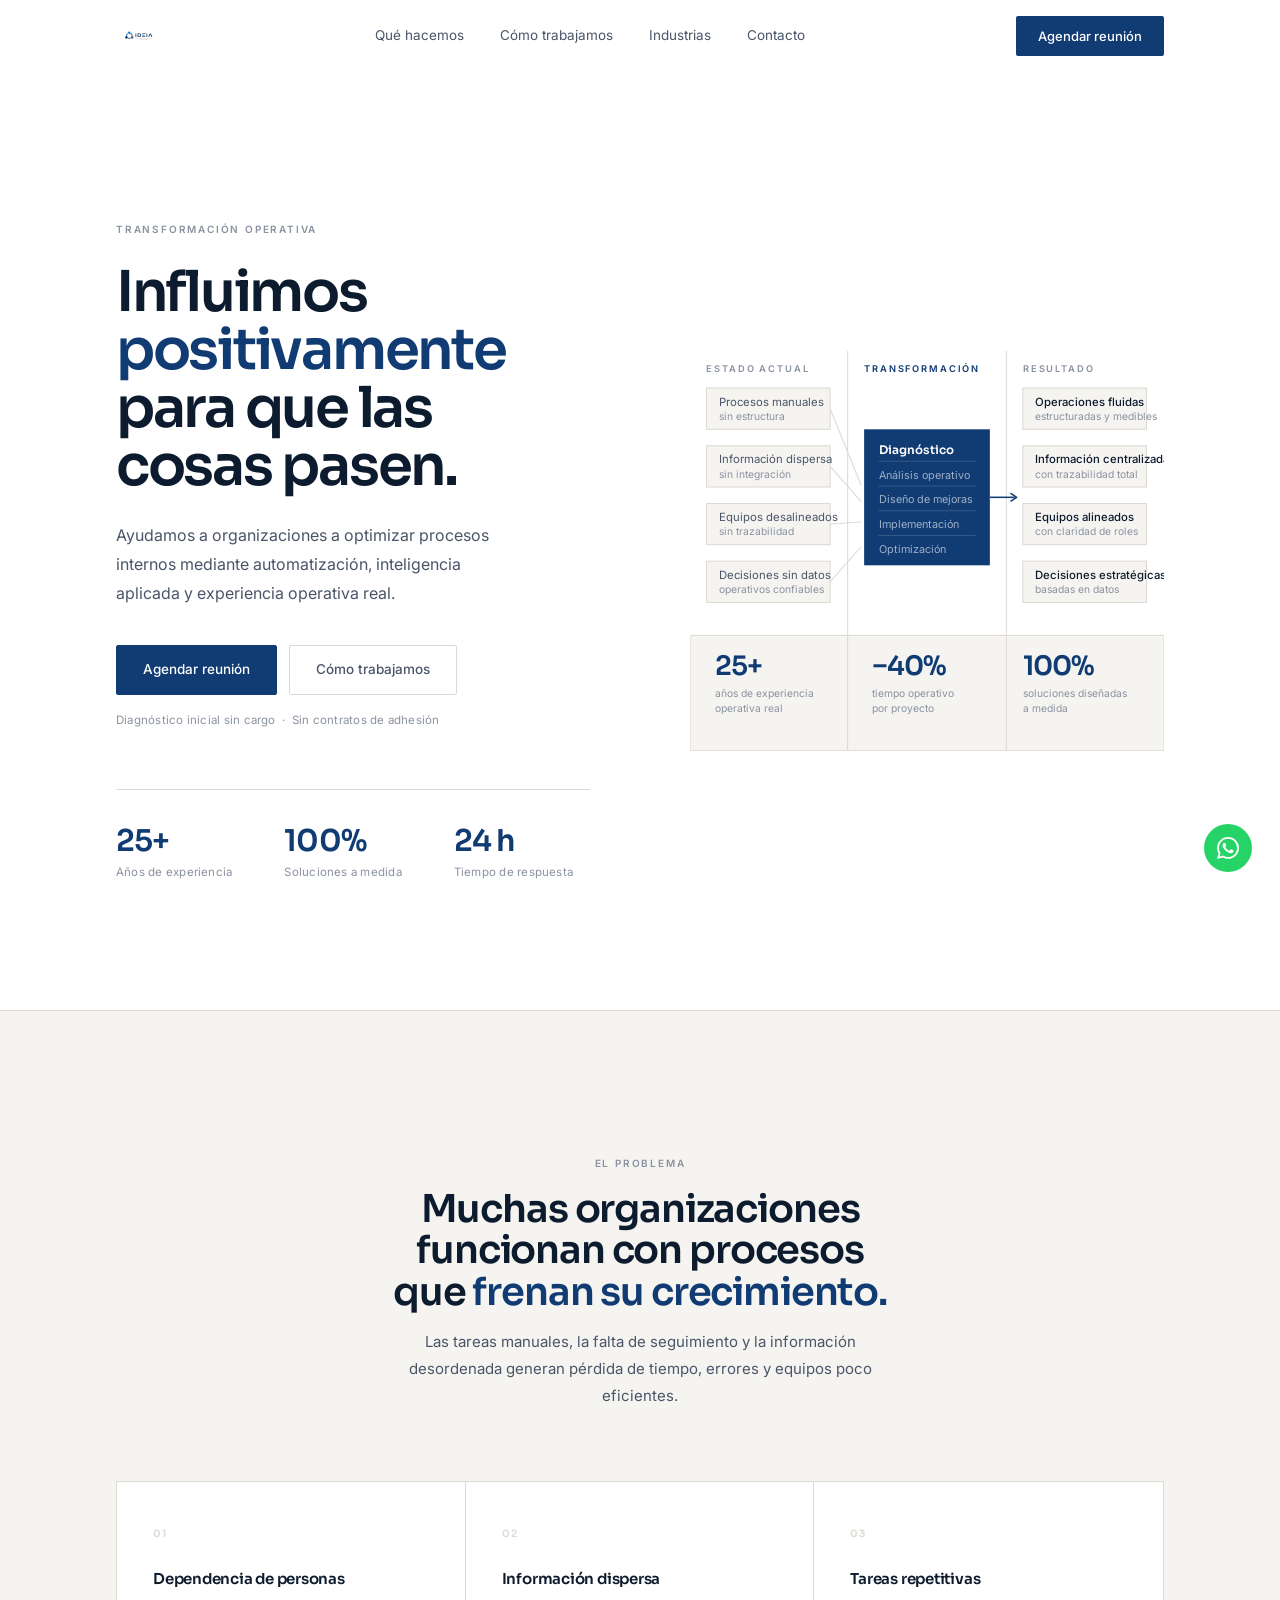
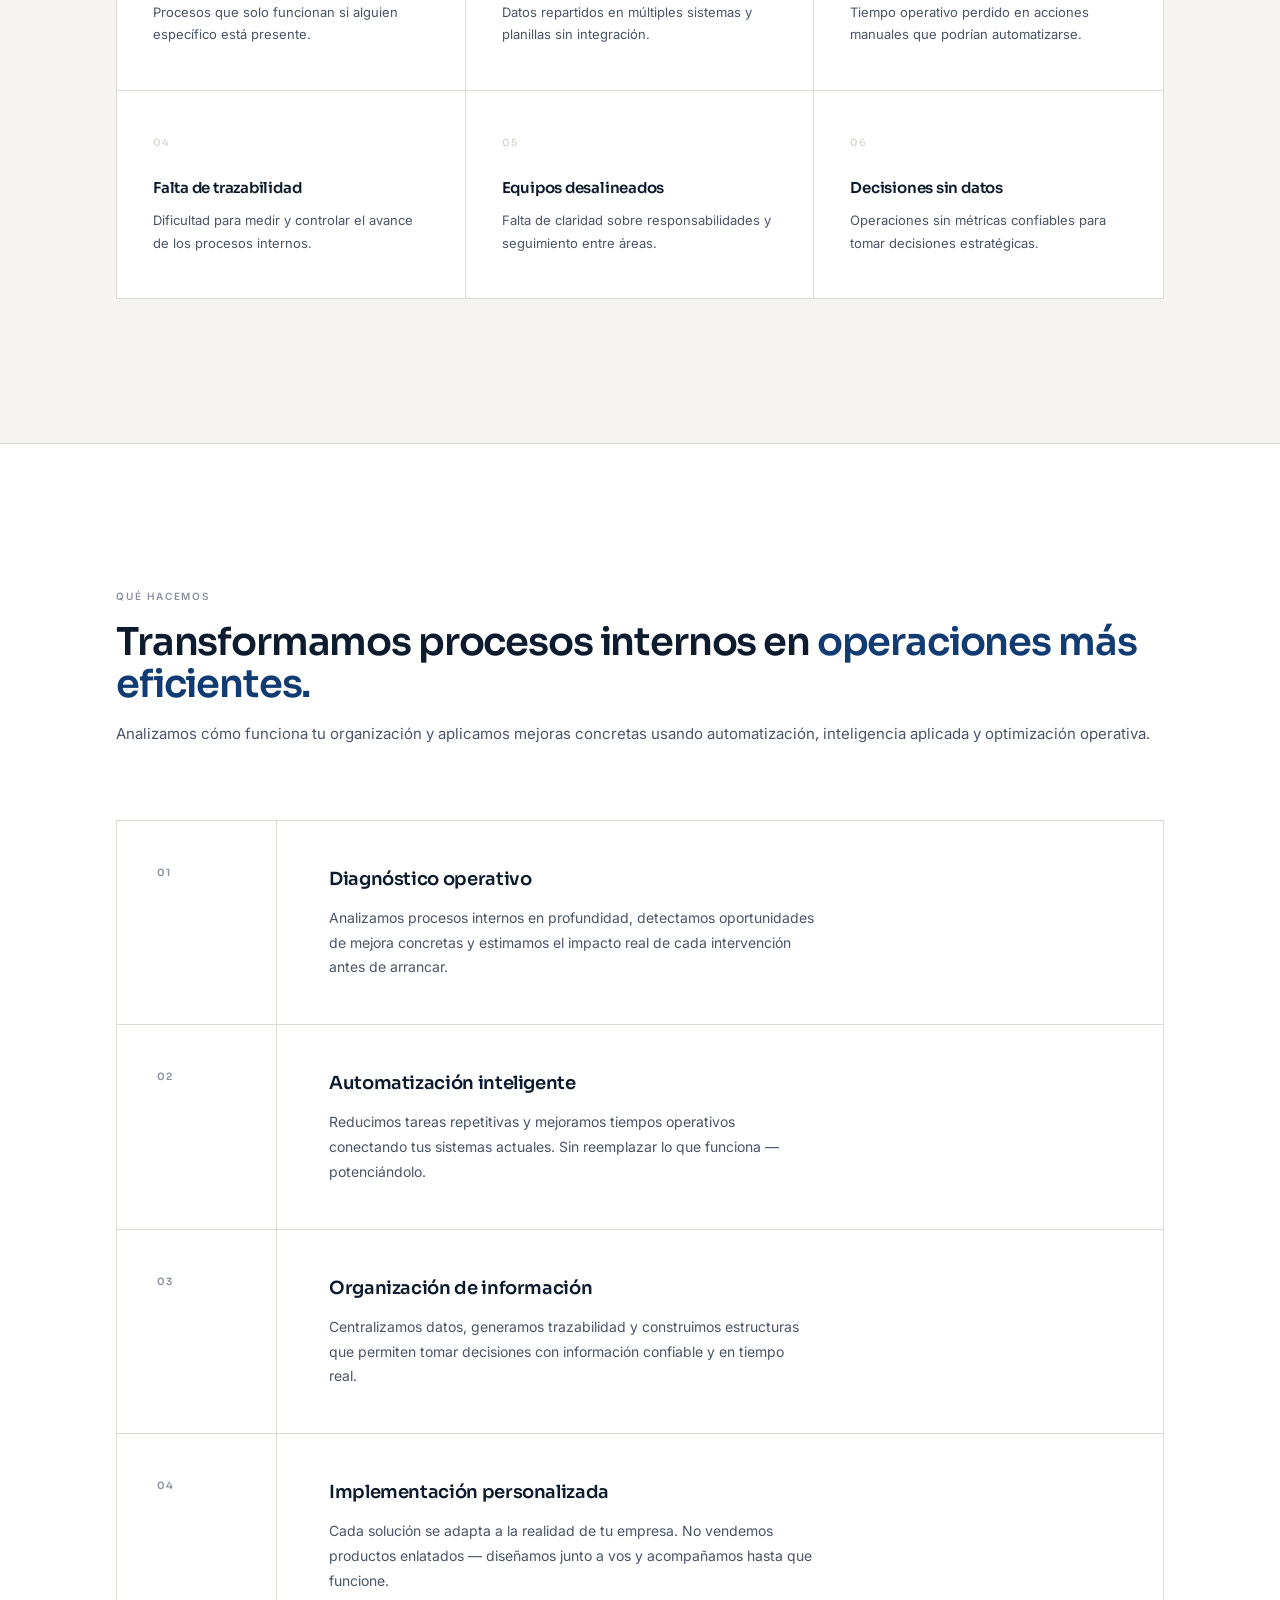
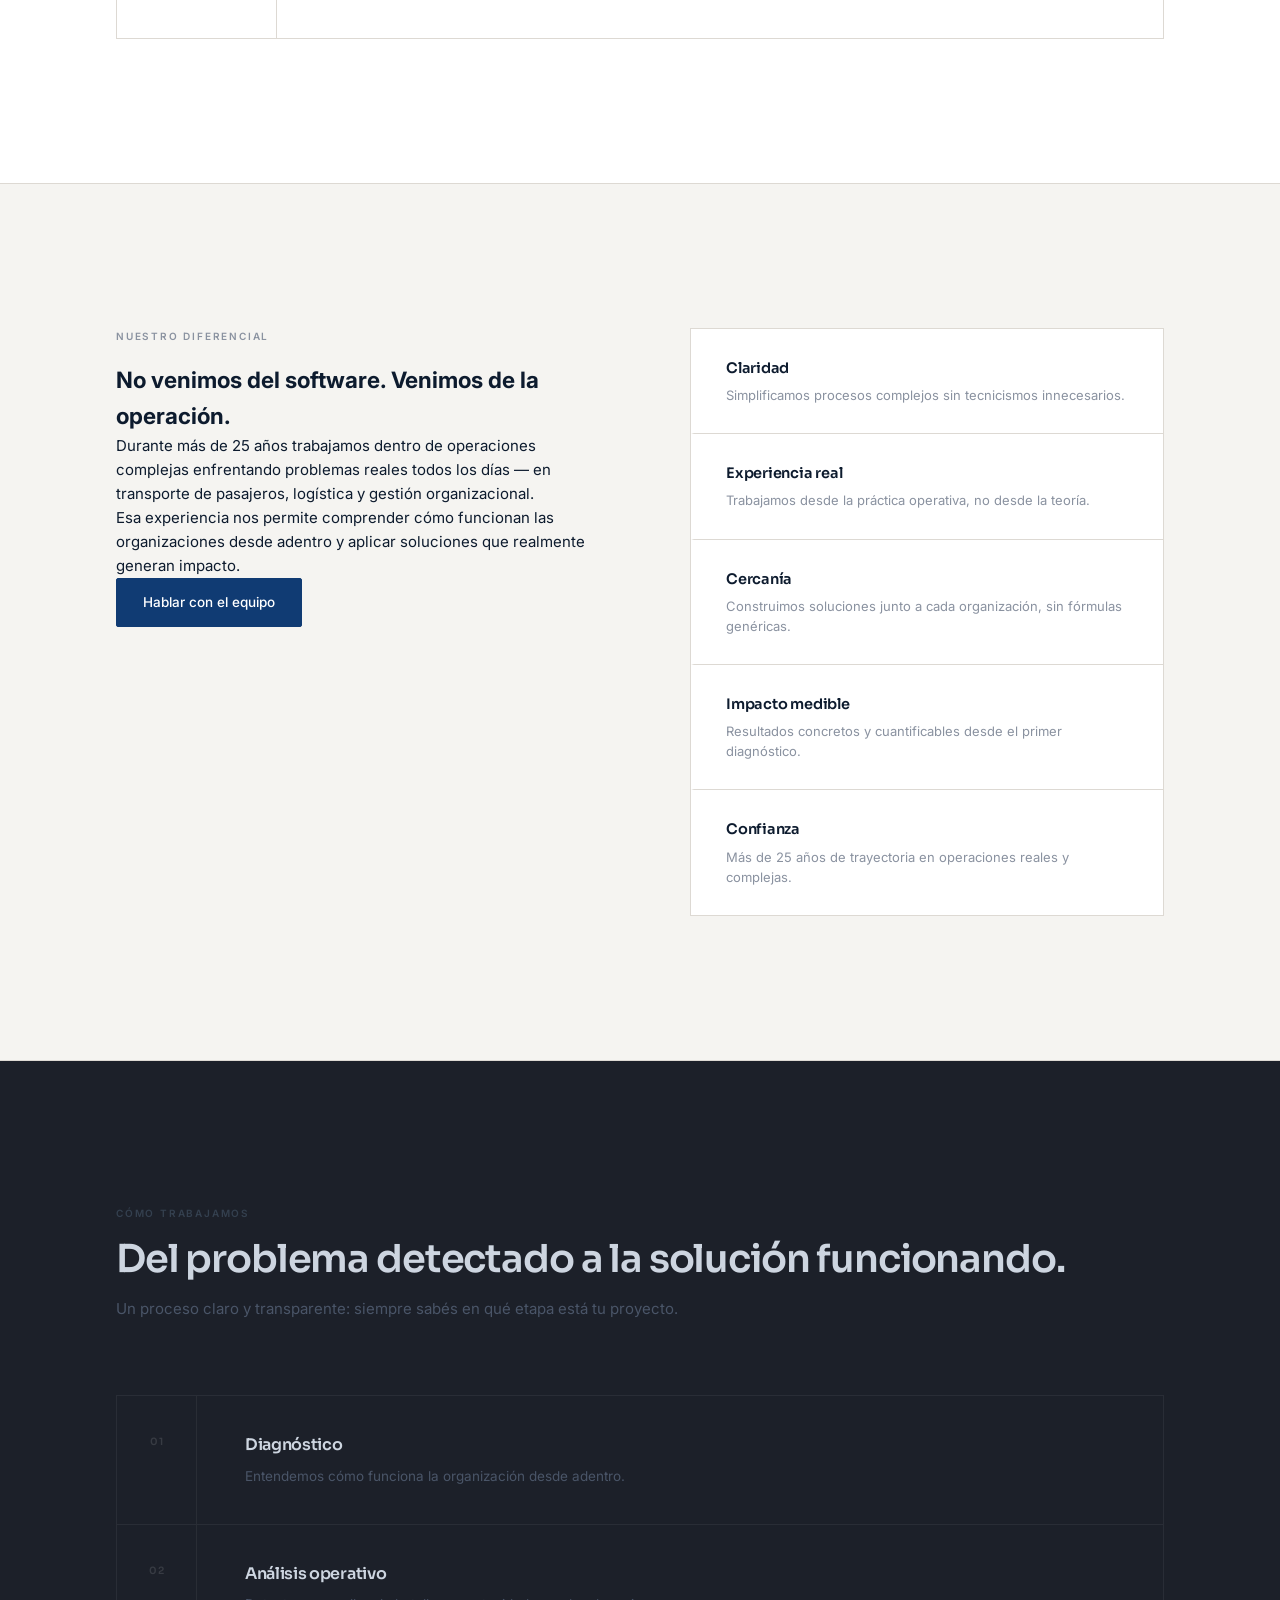
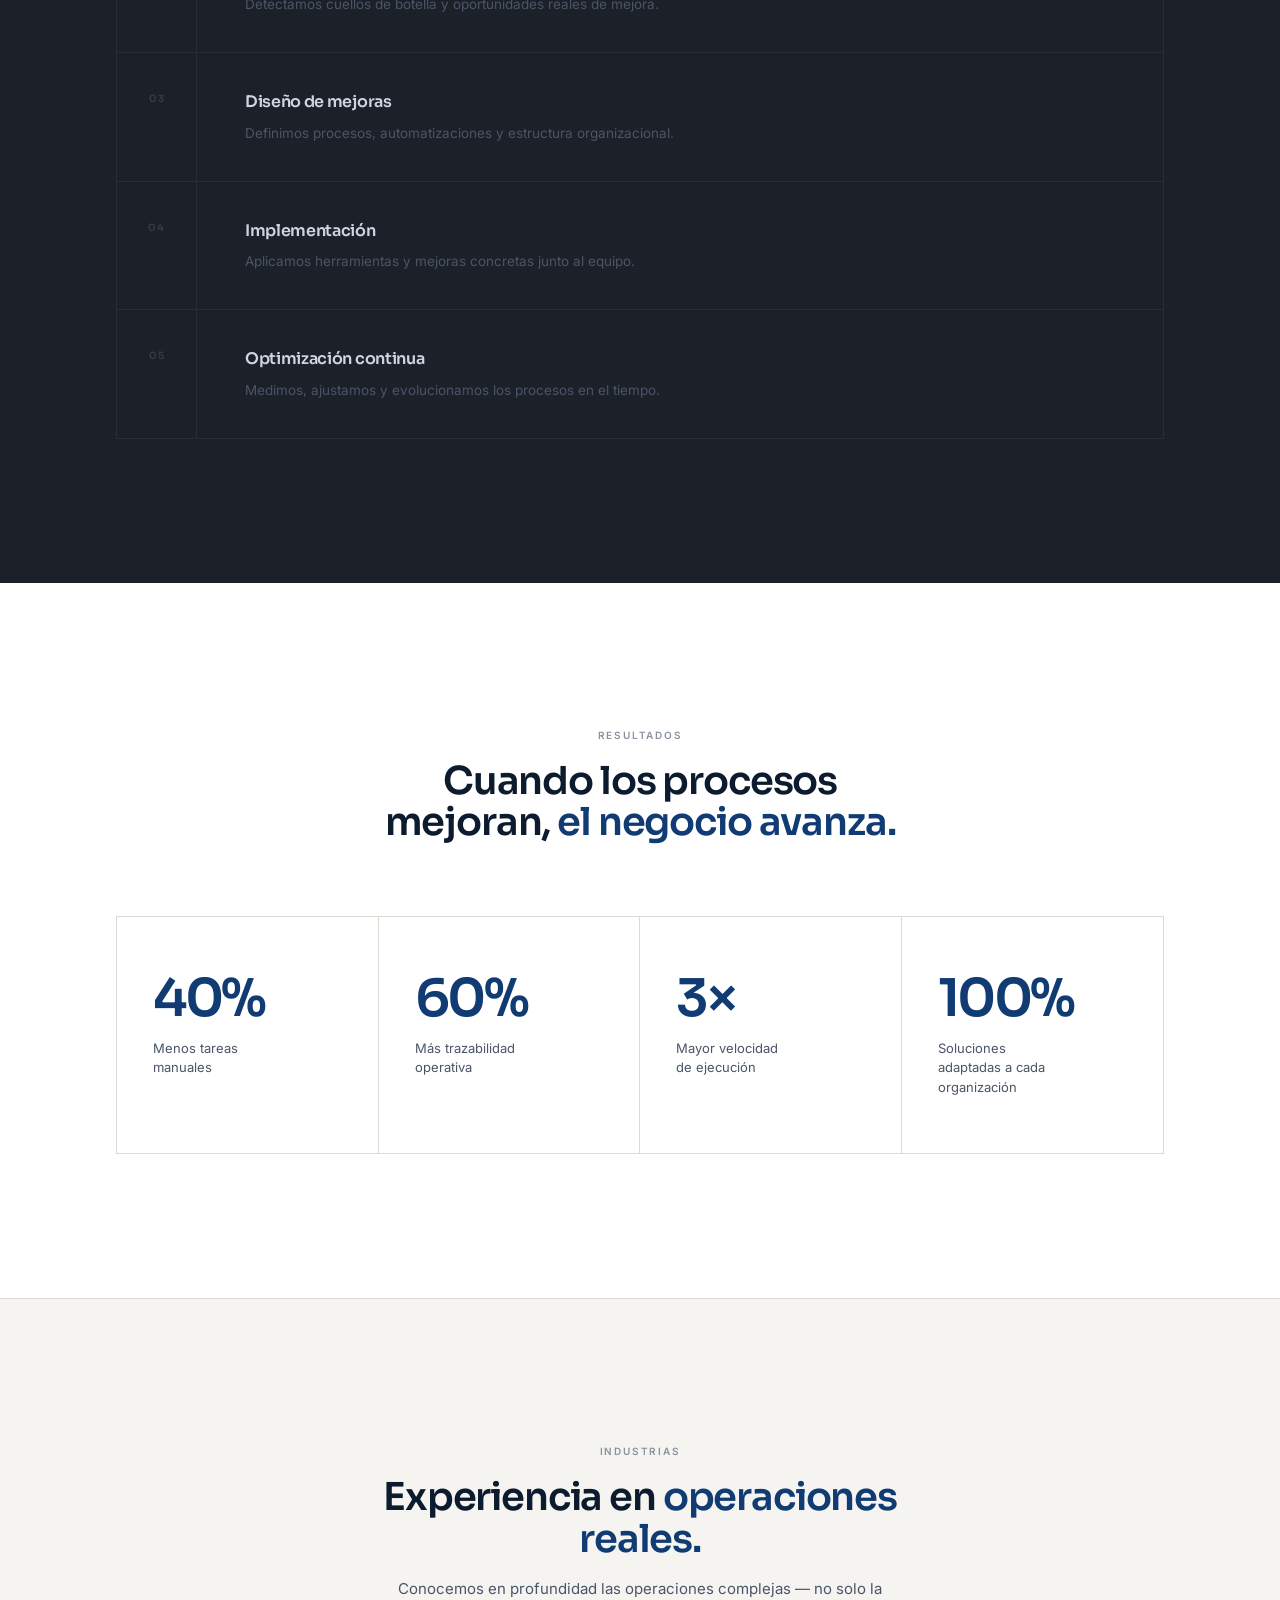
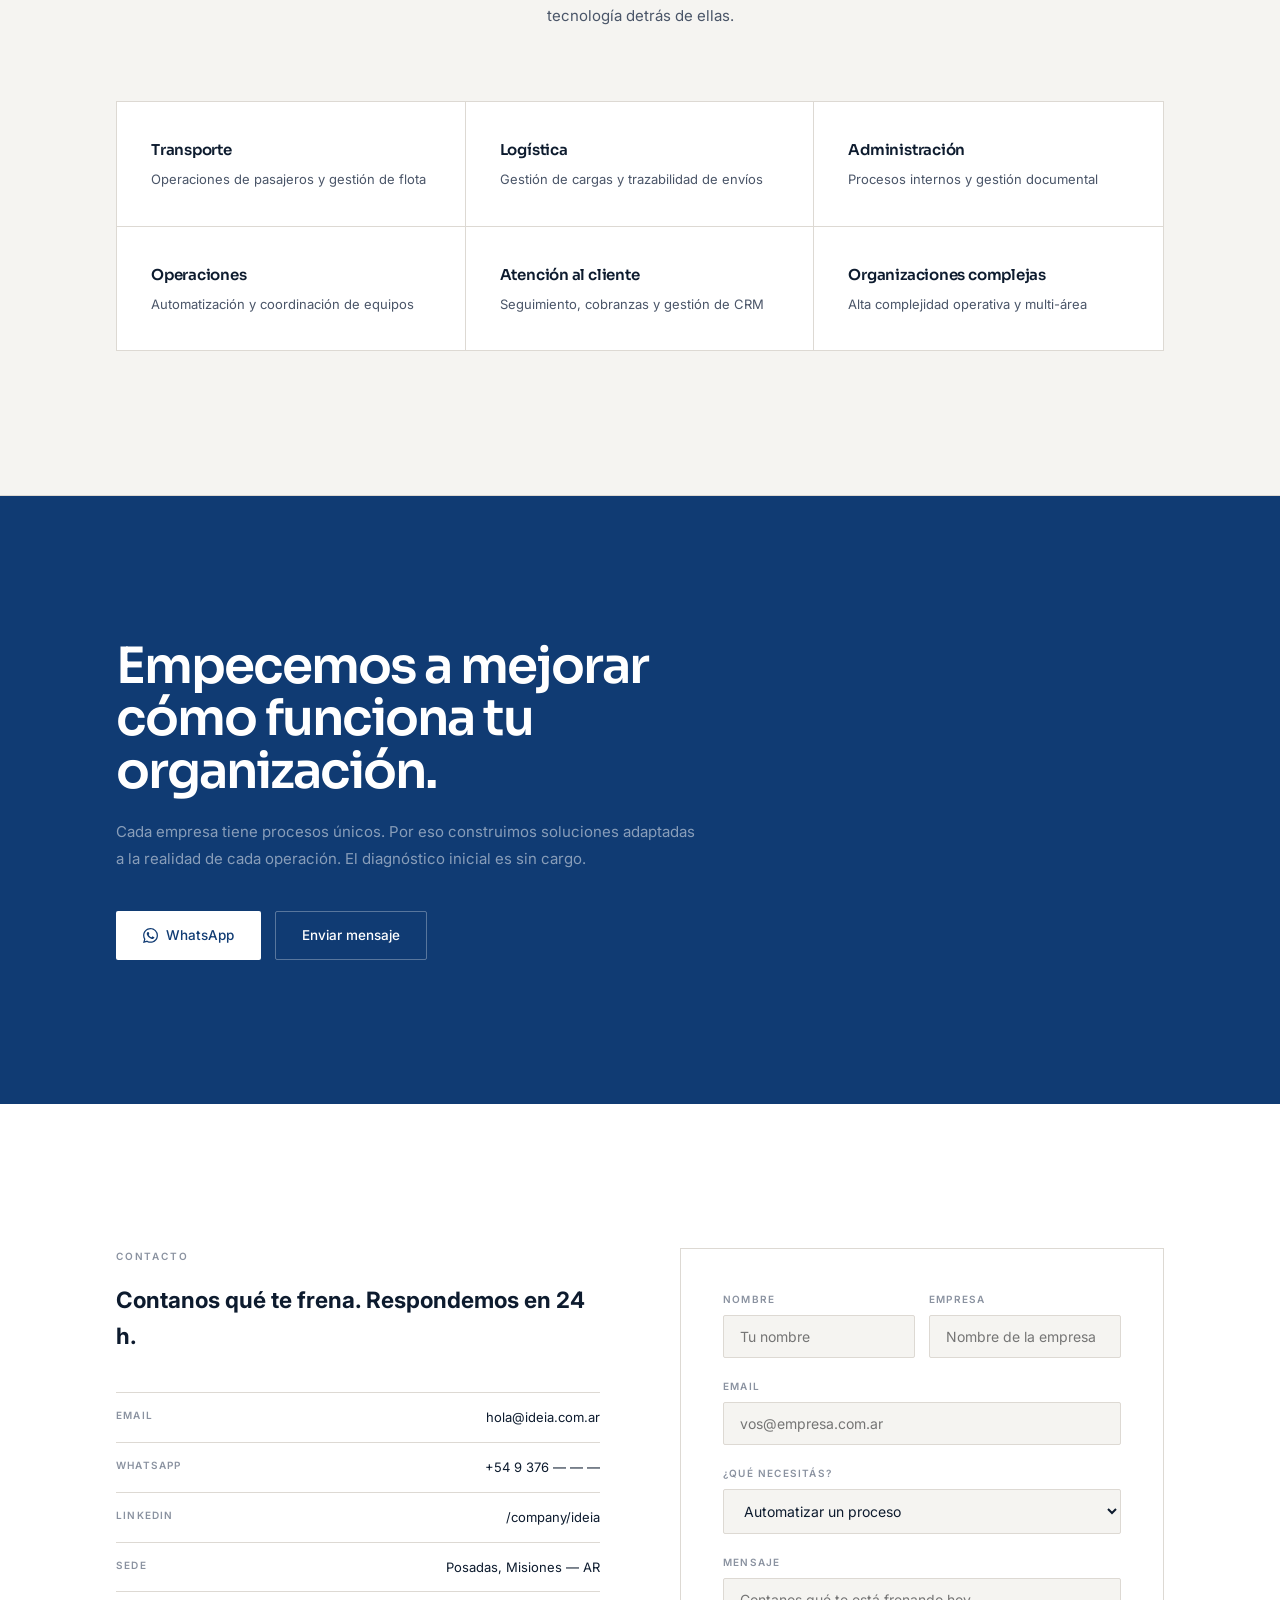
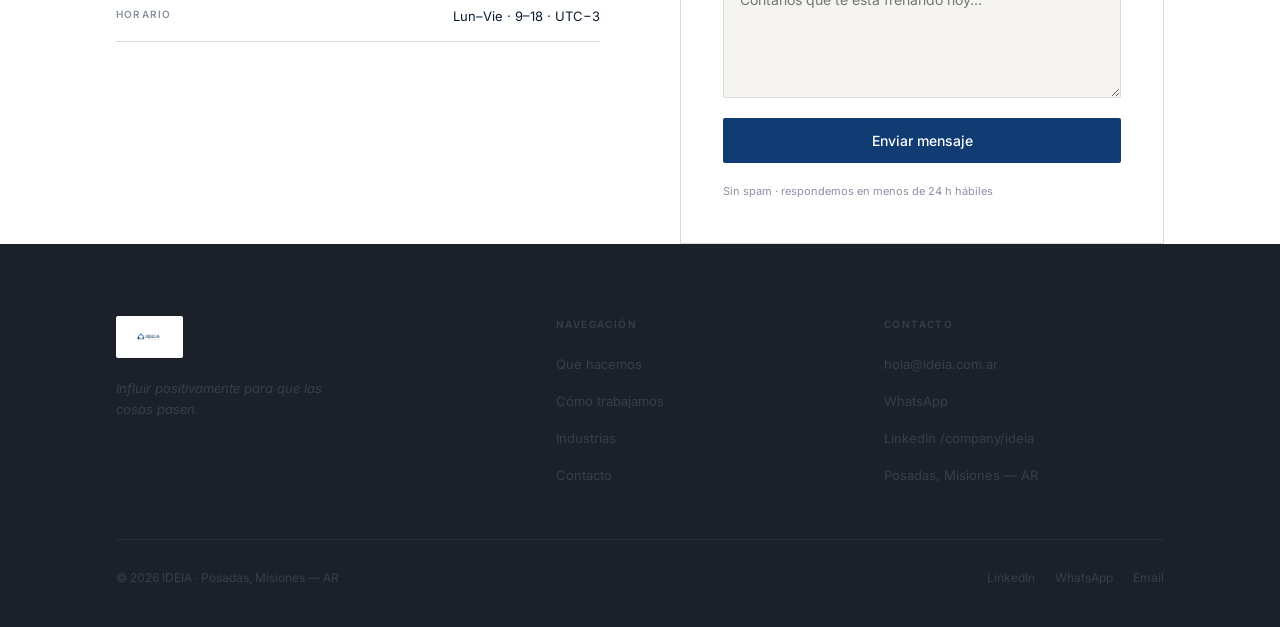
==== commit 905ece70: "Full visual repositioning — consulting firm aesthetic Replace startup/SaaS visual identity with prem" ====
--- a/index.html
+++ b/index.html
@@ -5,275 +5,225 @@
 <meta name="viewport" content="width=device-width, initial-scale=1" />
 <title>IDEIA — Influir positivamente para que las cosas pasen.</title>
 <meta name="description" content="Ayudamos a organizaciones a mejorar procesos internos mediante automatización, inteligencia aplicada y experiencia operativa real." />
-<meta property="og:title" content="IDEIA — Mejora operativa e inteligencia aplicada" />
-<meta property="og:description" content="Transformamos procesos internos en operaciones más eficientes." />
-<meta property="og:type" content="website" />
 <link rel="preconnect" href="https://fonts.googleapis.com" />
 <link rel="preconnect" href="https://fonts.gstatic.com" crossorigin />
-<link href="https://fonts.googleapis.com/css2?family=Sora:wght@300;400;500;600;700&family=Inter:ital,wght@0,400;0,500;0,600;1,400&display=swap" rel="stylesheet" />
+<link href="https://fonts.googleapis.com/css2?family=Sora:wght@300;400;500;600;700&family=Inter:wght@300;400;500;600&display=swap" rel="stylesheet" />
 <style>
-/* ─── TOKENS ─── */
 :root {
-  --blue:       #103B73;
-  --blue-e:     #42A5F5;
-  --blue-dim:   rgba(16,59,115,0.08);
-  --blue-glow:  rgba(66,165,245,0.15);
-  --graphite:   #2E3138;
-  --smoke:      #F7F8FA;
-  --white:      #ffffff;
-  --ink:        #0d1b2e;
-  --ink-2:      #4a5568;
-  --ink-3:      #8892a4;
-  --ink-4:      #c5ccd8;
-  --rule:       #e4e8ee;
-  --rule-soft:  #f0f4f8;
-  --sans:       "Sora", -apple-system, BlinkMacSystemFont, system-ui, sans-serif;
-  --body:       "Inter", -apple-system, BlinkMacSystemFont, system-ui, sans-serif;
-  --radius:     12px;
-  --radius-lg:  16px;
+  --blue:     #103B73;
+  --graphite: #1c2029;
+  --stone:    #F5F4F1;
+  --white:    #ffffff;
+  --ink:      #0d1b2e;
+  --ink-2:    #4a5568;
+  --ink-3:    #8a92a0;
+  --rule:     #ddd9d3;
+  --sans:     "Sora", system-ui, sans-serif;
+  --body:     "Inter", system-ui, sans-serif;
 }
-
-/* ─── RESET ─── */
 *{box-sizing:border-box;margin:0;padding:0}
-html,body{background:var(--white);color:var(--ink);font-family:var(--body);font-size:15px;line-height:1.6;-webkit-font-smoothing:antialiased;-moz-osx-font-smoothing:grayscale}
+html,body{background:var(--white);color:var(--ink);font-family:var(--body);font-size:15px;line-height:1.6;-webkit-font-smoothing:antialiased}
 body{overflow-x:hidden}
 a{color:inherit;text-decoration:none}
 ::selection{background:var(--blue);color:#fff}
-.wrap{max-width:1200px;margin:0 auto;padding:0 40px}
-
-/* ─── HELPERS ─── */
-.eyebrow{display:inline-flex;align-items:center;gap:10px;font-family:var(--body);font-size:11.5px;font-weight:600;color:var(--blue-e);text-transform:uppercase;letter-spacing:.09em}
-.eyebrow::before,.eyebrow::after{content:"";width:18px;height:1px;background:var(--blue-e)}
-
-/* ─── BUTTONS ─── */
-.btn{display:inline-flex;align-items:center;gap:8px;font-family:var(--body);font-size:14px;font-weight:600;padding:13px 22px;border-radius:8px;transition:all .18s;letter-spacing:-.005em;cursor:pointer;border:none}
-.btn-primary{background:var(--blue);color:#fff}
-.btn-primary:hover{background:#0c2f5c;transform:translateY(-1px);box-shadow:0 4px 20px rgba(16,59,115,.28)}
-.btn-ghost{background:transparent;color:var(--ink);border:1.5px solid var(--rule)}
-.btn-ghost:hover{border-color:var(--ink-3);background:var(--smoke)}
-.btn-white{background:#fff;color:var(--blue);font-weight:700}
-.btn-white:hover{background:var(--smoke);transform:translateY(-1px);box-shadow:0 4px 16px rgba(0,0,0,.14)}
-.btn-outline-white{background:transparent;color:#fff;border:1.5px solid rgba(255,255,255,.35)}
-.btn-outline-white:hover{border-color:#fff;background:rgba(255,255,255,.08)}
-.btn .arr{transition:transform .18s}
-.btn:hover .arr{transform:translateX(3px)}
-
-/* ─── NAV ─── */
-nav.top{position:sticky;top:0;z-index:100;transition:background .3s,box-shadow .3s;background:rgba(255,255,255,0)}
-nav.top.scrolled{background:rgba(255,255,255,.96);backdrop-filter:blur(12px);-webkit-backdrop-filter:blur(12px);box-shadow:0 1px 0 var(--rule)}
-.bar{display:flex;align-items:center;justify-content:space-between;height:68px}
+.wrap{max-width:1160px;margin:0 auto;padding:0 56px}
+
+.eyebrow{font-size:10px;font-weight:600;color:var(--ink-3);text-transform:uppercase;letter-spacing:.18em;display:block;margin-bottom:18px}
+
+.btn{display:inline-flex;align-items:center;gap:8px;font-family:var(--body);font-size:13.5px;font-weight:500;padding:13px 26px;border-radius:2px;transition:background .2s,border-color .2s,color .2s;cursor:pointer;border:1px solid transparent}
+.btn-primary{background:var(--blue);color:#fff;border-color:var(--blue)}
+.btn-primary:hover{background:#0c2f5c;border-color:#0c2f5c}
+.btn-ghost{background:transparent;color:var(--ink-2);border-color:var(--rule)}
+.btn-ghost:hover{border-color:var(--ink);color:var(--ink)}
+.btn-white{background:#fff;color:var(--blue)}
+.btn-white:hover{background:var(--stone)}
+.btn-outline-white{background:transparent;color:#fff;border-color:rgba(255,255,255,.3)}
+.btn-outline-white:hover{border-color:rgba(255,255,255,.7)}
+
+/* NAV */
+nav.top{position:sticky;top:0;z-index:100;background:rgba(255,255,255,0);border-bottom:1px solid transparent;transition:background .3s,border-color .3s}
+nav.top.scrolled{background:rgba(255,255,255,.98);border-bottom-color:var(--rule)}
+.bar{display:flex;align-items:center;justify-content:space-between;height:72px}
 .logo{display:inline-flex;align-items:center}
-.logo-img{height:36px;width:auto;display:block}
-.footer-brand .logo{background:#fff;padding:10px 16px;border-radius:8px;display:inline-flex}
-.footer-brand .logo-img{height:28px}
-.nav-links{display:flex;gap:30px;font-family:var(--body);font-size:14px;font-weight:500;color:var(--ink-2)}
+.logo-img{height:32px;width:auto;display:block}
+.nav-links{display:flex;gap:36px;font-size:13.5px;font-weight:400;color:var(--ink-2)}
 .nav-links a{transition:color .15s}
-.nav-links a:hover{color:var(--blue)}
-.nav-cta{font-family:var(--body);font-size:13.5px;font-weight:600;color:#fff;background:var(--blue);padding:10px 20px;border-radius:8px;transition:.15s}
+.nav-links a:hover{color:var(--ink)}
+.nav-cta{font-size:13px;font-weight:500;color:#fff;background:var(--blue);padding:10px 22px;border-radius:2px;transition:background .2s}
 .nav-cta:hover{background:#0c2f5c}
 
-/* ─── HERO ─── */
-section.hero{padding:96px 0 80px;background:linear-gradient(155deg,var(--white) 0%,var(--smoke) 55%,rgba(66,165,245,.07) 100%);border-bottom:1px solid var(--rule);position:relative;overflow:hidden}
-.hero-glow{position:absolute;right:-120px;top:-160px;width:640px;height:640px;border-radius:50%;background:radial-gradient(circle,rgba(66,165,245,.12) 0%,rgba(16,59,115,.06) 40%,transparent 70%);pointer-events:none}
-.hero-grid{display:grid;grid-template-columns:1.1fr 1fr;gap:64px;align-items:center;position:relative;z-index:1}
-.hero-badge{display:inline-flex;align-items:center;gap:8px;font-family:var(--body);font-size:12px;font-weight:600;color:var(--blue-e);background:rgba(66,165,245,.1);border:1px solid rgba(66,165,245,.2);padding:6px 13px;border-radius:999px;margin-bottom:24px}
-.hero-badge .dot{width:6px;height:6px;background:var(--blue-e);border-radius:50%;animation:pulse 2s ease-in-out infinite}
-@keyframes pulse{0%,100%{opacity:1;transform:scale(1)}50%{opacity:.5;transform:scale(.8)}}
-.hero h1{font-family:var(--sans);font-weight:700;font-size:clamp(38px,5vw,68px);line-height:1.04;letter-spacing:-.04em;color:var(--ink);max-width:15ch}
-.hero h1 .accent{color:var(--blue)}
-.hero-lead{margin-top:22px;font-size:17px;line-height:1.65;color:var(--ink-2);max-width:46ch}
-.hero-ctas{margin-top:34px;display:flex;gap:12px;flex-wrap:wrap;align-items:center}
-.hero-note{margin-top:13px;font-size:12.5px;color:var(--ink-3)}
-.hero-stats{margin-top:44px;padding-top:28px;border-top:1px solid var(--rule);display:flex;gap:32px;flex-wrap:wrap}
-.hero-stats .s .v{font-family:var(--sans);font-size:28px;font-weight:700;color:var(--blue);letter-spacing:-.03em;line-height:1}
-.hero-stats .s .l{font-size:12px;color:var(--ink-3);margin-top:3px;font-weight:500}
-
-/* Hero card */
-.hero-card{border:1px solid var(--rule);border-radius:var(--radius-lg);background:#fff;box-shadow:0 6px 32px rgba(0,0,0,.07);overflow:hidden}
-.hc-top{height:4px;background:linear-gradient(90deg,var(--blue),var(--blue-e))}
-.hc-body{padding:26px 24px}
-.hc-title{font-family:var(--sans);font-size:13px;font-weight:600;color:var(--ink);margin-bottom:18px;display:flex;align-items:center;justify-content:space-between}
-.hc-badge{font-size:11px;font-weight:500;color:var(--blue-e);background:rgba(66,165,245,.1);padding:3px 9px;border-radius:999px}
-.hc-steps{display:flex;flex-direction:column;gap:9px}
-.hc-step{display:flex;align-items:center;gap:11px;padding:11px 13px;border-radius:9px;background:var(--smoke);border:1px solid var(--rule)}
-.hc-step.done{background:rgba(16,59,115,.04);border-color:rgba(16,59,115,.14)}
-.hc-step .dot{width:8px;height:8px;border-radius:50%;background:var(--ink-4);flex-shrink:0}
-.hc-step.done .dot{background:var(--blue)}
-.hc-step.active .dot{background:var(--blue-e);animation:pulse 1.5s ease-in-out infinite}
-.hc-step .lbl{font-size:13px;color:var(--ink-2);font-weight:500}
-.hc-step.done .lbl{color:var(--ink)}
-.hc-step .val{margin-left:auto;font-size:11.5px;color:var(--ink-3);font-weight:500}
-.hc-step.done .val{color:var(--blue);font-weight:600}
-.hc-foot{margin-top:14px;padding-top:14px;border-top:1px solid var(--rule);display:flex;justify-content:space-between;align-items:center}
-.hc-foot .tag{font-size:11.5px;color:var(--ink-3)}
-.hc-foot .res{font-family:var(--sans);font-size:13px;font-weight:600;color:var(--blue)}
-
-/* ─── SECTION HEADS ─── */
-.sec-center{text-align:center;max-width:620px;margin:0 auto 52px}
-.sec-center h2{font-family:var(--sans);font-weight:700;font-size:clamp(28px,3.4vw,42px);line-height:1.08;letter-spacing:-.03em;color:var(--ink);margin-top:14px}
-.sec-center h2 span{color:var(--blue)}
-.sec-center p{margin-top:15px;font-size:16px;color:var(--ink-2);line-height:1.65}
-
-.sec-left{margin-bottom:44px}
-.sec-left h2{font-family:var(--sans);font-weight:700;font-size:clamp(26px,3vw,40px);line-height:1.08;letter-spacing:-.03em;color:var(--ink);margin-top:12px;max-width:24ch}
-
-/* ─── PROBLEMAS ─── */
-section.problems{background:var(--smoke);padding:88px 0;border-bottom:1px solid var(--rule)}
-.prob-grid{display:grid;grid-template-columns:repeat(3,1fr);gap:18px}
-.prob-card{background:#fff;border:1px solid var(--rule);border-radius:var(--radius);padding:28px 24px;display:flex;flex-direction:column;gap:14px;transition:all .22s;box-shadow:0 1px 3px rgba(0,0,0,.03)}
-.prob-card:hover{border-color:rgba(66,165,245,.4);box-shadow:0 6px 24px rgba(16,59,115,.09);transform:translateY(-3px)}
-.prob-icon{width:42px;height:42px;border-radius:10px;background:var(--blue-dim);display:flex;align-items:center;justify-content:center;color:var(--blue);flex-shrink:0}
-.prob-icon svg{width:21px;height:21px}
-.prob-card h3{font-family:var(--sans);font-size:15.5px;font-weight:600;letter-spacing:-.015em;color:var(--ink);line-height:1.25}
-.prob-card p{font-size:14px;color:var(--ink-2);line-height:1.65}
-
-/* ─── QUÉ HACEMOS ─── */
-section.services{background:#fff;padding:88px 0;border-bottom:1px solid var(--rule)}
-.srv-grid{display:grid;grid-template-columns:repeat(2,1fr);gap:18px}
-.srv-card{border:1px solid var(--rule);border-radius:var(--radius);padding:32px 28px;background:var(--smoke);display:flex;flex-direction:column;gap:15px;transition:all .22s;position:relative;overflow:hidden}
-.srv-card::after{content:"";position:absolute;left:0;top:0;width:3px;height:100%;background:linear-gradient(180deg,var(--blue),var(--blue-e));opacity:0;transition:.22s}
-.srv-card:hover{border-color:rgba(16,59,115,.18);box-shadow:0 4px 22px rgba(16,59,115,.07)}
-.srv-card:hover::after{opacity:1}
-.srv-num{font-family:var(--body);font-size:11.5px;font-weight:700;color:var(--blue-e);letter-spacing:.08em;text-transform:uppercase}
-.srv-card h3{font-family:var(--sans);font-size:20px;font-weight:600;letter-spacing:-.02em;color:var(--ink);line-height:1.2}
-.srv-card p{font-size:14px;color:var(--ink-2);line-height:1.65}
-
-/* ─── DIFERENCIAL ─── */
-section.diferencial{background:#fff;padding:88px 0;border-bottom:1px solid var(--rule)}
-.dif-grid{display:grid;grid-template-columns:1fr 1fr;gap:80px;align-items:center}
-.dif-left h2{font-family:var(--sans);font-weight:700;font-size:clamp(30px,3.8vw,50px);line-height:1.05;letter-spacing:-.035em;color:var(--ink);margin-top:14px;max-width:16ch}
+/* HERO */
+section.hero{padding:148px 0 128px;background:var(--white);border-bottom:1px solid var(--rule)}
+.hero-grid{display:grid;grid-template-columns:1fr 1fr;gap:100px;align-items:center}
+.hero-label{font-size:10px;font-weight:600;color:var(--ink-3);text-transform:uppercase;letter-spacing:.18em;display:block;margin-bottom:26px}
+.hero h1{font-family:var(--sans);font-weight:600;font-size:clamp(36px,4.4vw,60px);line-height:1.03;letter-spacing:-.04em;color:var(--ink);max-width:15ch}
+.hero h1 em{font-style:normal;color:var(--blue)}
+.hero-lead{margin-top:26px;font-size:16px;line-height:1.8;color:var(--ink-2);max-width:40ch}
+.hero-ctas{margin-top:38px;display:flex;gap:12px;flex-wrap:wrap}
+.hero-note{margin-top:16px;font-size:11.5px;color:var(--ink-3);letter-spacing:.02em}
+.hero-stats{margin-top:60px;padding-top:36px;border-top:1px solid var(--rule);display:flex;gap:52px;flex-wrap:wrap}
+.hero-stats .s .v{font-family:var(--sans);font-size:30px;font-weight:600;color:var(--blue);line-height:1;letter-spacing:-.03em}
+.hero-stats .s .l{font-size:11.5px;color:var(--ink-3);margin-top:7px;letter-spacing:.02em}
+
+/* Hero diagram */
+.hero-diagram{width:100%}
+.hero-diagram svg{width:100%;height:auto;display:block}
+
+/* SECTION HEADS */
+.sec-head{margin-bottom:72px}
+.sec-head.center{text-align:center;max-width:520px;margin-left:auto;margin-right:auto}
+.sec-head h2{font-family:var(--sans);font-weight:600;font-size:clamp(26px,3vw,40px);line-height:1.08;letter-spacing:-.03em;color:var(--ink);margin-top:10px}
+.sec-head h2 span{color:var(--blue)}
+.sec-head p{margin-top:16px;font-size:15px;color:var(--ink-2);line-height:1.78}
+
+/* PROBLEMAS */
+section.problems{background:var(--stone);padding:144px 0;border-bottom:1px solid var(--rule)}
+.prob-grid{display:grid;grid-template-columns:repeat(3,1fr);border:1px solid var(--rule)}
+.prob-card{background:var(--white);padding:44px 36px;border-right:1px solid var(--rule);border-bottom:1px solid var(--rule)}
+.prob-card:nth-child(3n){border-right:none}
+.prob-card:nth-child(4),.prob-card:nth-child(5),.prob-card:nth-child(6){border-bottom:none}
+.prob-n{font-family:var(--sans);font-size:10px;font-weight:600;color:var(--rule);letter-spacing:.1em;margin-bottom:28px;display:block}
+.prob-card h3{font-family:var(--sans);font-size:15px;font-weight:600;color:var(--ink);letter-spacing:-.015em;margin-bottom:12px;line-height:1.25}
+.prob-card p{font-size:13px;color:var(--ink-2);line-height:1.72}
+
+/* QUÉ HACEMOS */
+section.services{background:var(--white);padding:144px 0;border-bottom:1px solid var(--rule)}
+.srv-list{border:1px solid var(--rule)}
+.srv-row{display:grid;grid-template-columns:160px 1fr;border-bottom:1px solid var(--rule)}
+.srv-row:last-child{border-bottom:none}
+.srv-n{padding:44px 40px;border-right:1px solid var(--rule);display:flex;align-items:flex-start}
+.srv-n span{font-family:var(--sans);font-size:10px;font-weight:600;color:var(--ink-3);letter-spacing:.1em}
+.srv-c{padding:44px 52px}
+.srv-c h3{font-family:var(--sans);font-size:18px;font-weight:600;color:var(--ink);letter-spacing:-.02em;margin-bottom:12px}
+.srv-c p{font-size:14px;color:var(--ink-2);line-height:1.78;max-width:54ch}
+
+/* DIFERENCIAL */
+section.diferencial{background:var(--stone);padding:144px 0;border-bottom:1px solid var(--rule)}
+.dif-grid{display:grid;grid-template-columns:1fr 1fr;gap:100px;align-items:start}
+.dif-left h2{font-family:var(--sans);font-weight:600;font-size:clamp(28px,3.5vw,46px);line-height:1.05;letter-spacing:-.04em;color:var(--ink);margin-top:10px;max-width:16ch}
 .dif-left h2 span{color:var(--blue)}
-.dif-left .text{margin-top:22px;font-size:15.5px;color:var(--ink-2);line-height:1.7;max-width:46ch}
-.dif-left .text+.text{margin-top:12px}
-.dif-left .btn{margin-top:30px}
-.dif-tiles{display:grid;grid-template-columns:1fr 1fr;gap:14px}
-.dif-tile{border:1px solid var(--rule);border-radius:var(--radius);padding:22px 20px;background:var(--smoke);transition:all .22s}
-.dif-tile:hover{border-color:rgba(16,59,115,.2);background:#fff;box-shadow:0 3px 14px rgba(16,59,115,.06)}
-.dif-tile .icon{margin-bottom:12px;color:var(--blue);display:flex}
-.dif-tile .icon svg{width:22px;height:22px}
-.dif-tile h4{font-family:var(--sans);font-size:14px;font-weight:600;color:var(--ink);letter-spacing:-.01em;margin-bottom:5px}
-.dif-tile p{font-size:13px;color:var(--ink-2);line-height:1.55}
-
-/* ─── CÓMO TRABAJAMOS ─── */
-section.proceso{background:var(--graphite);padding:88px 0}
-section.proceso .sec-center h2{color:#edf0f4}
-section.proceso .sec-center p{color:#8892a4}
-section.proceso .eyebrow{color:var(--blue-e)}
-section.proceso .eyebrow::before,
-section.proceso .eyebrow::after{background:var(--blue-e)}
-.timeline{display:grid;grid-template-columns:repeat(5,1fr);gap:0;position:relative;margin-top:16px}
-.timeline::before{content:"";position:absolute;top:27px;left:10%;right:10%;height:1px;background:linear-gradient(90deg,transparent,rgba(66,165,245,.4) 20%,rgba(66,165,245,.4) 80%,transparent)}
-.tl-step{display:flex;flex-direction:column;align-items:center;text-align:center;padding:0 12px}
-.tl-num{width:54px;height:54px;border-radius:50%;border:1.5px solid rgba(66,165,245,.3);display:flex;align-items:center;justify-content:center;font-family:var(--sans);font-size:14px;font-weight:700;color:rgba(255,255,255,.35);background:rgba(255,255,255,.04);margin-bottom:20px;position:relative;z-index:2;transition:.22s;flex-shrink:0}
-.tl-step:hover .tl-num{border-color:var(--blue-e);color:#fff;background:rgba(66,165,245,.14);box-shadow:0 0 20px rgba(66,165,245,.2)}
-.tl-step h4{font-family:var(--sans);font-size:14px;font-weight:600;color:#dde3ed;letter-spacing:-.01em;margin-bottom:7px}
-.tl-step p{font-size:12.5px;color:#6b7585;line-height:1.55}
-
-/* ─── RESULTADOS ─── */
-section.resultados{background:var(--smoke);padding:88px 0;border-bottom:1px solid var(--rule)}
-.kpi-grid{display:grid;grid-template-columns:repeat(4,1fr);gap:18px}
-.kpi-card{background:#fff;border:1px solid var(--rule);border-radius:var(--radius);padding:32px 22px;text-align:center;transition:all .22s;box-shadow:0 1px 3px rgba(0,0,0,.03)}
-.kpi-card:hover{border-color:rgba(16,59,115,.2);box-shadow:0 6px 24px rgba(16,59,115,.08);transform:translateY(-3px)}
-.kpi-card .v{font-family:var(--sans);font-size:52px;font-weight:700;color:var(--blue);letter-spacing:-.04em;line-height:1}
-.kpi-card .l{font-size:13px;color:var(--ink-2);margin-top:10px;line-height:1.4;font-weight:500}
-
-/* ─── INDUSTRIAS ─── */
-section.industrias{background:#fff;padding:88px 0;border-bottom:1px solid var(--rule)}
-.ind-grid{display:grid;grid-template-columns:repeat(3,1fr);gap:14px}
-.ind-card{border:1px solid var(--rule);border-radius:var(--radius);padding:22px 20px;background:var(--smoke);display:flex;align-items:center;gap:15px;transition:all .22s}
-.ind-card:hover{border-color:rgba(66,165,245,.4);background:#fff;box-shadow:0 4px 18px rgba(16,59,115,.07);transform:translateX(4px)}
-.ind-icon{width:44px;height:44px;border-radius:10px;background:var(--blue-dim);display:flex;align-items:center;justify-content:center;flex-shrink:0;color:var(--blue)}
-.ind-icon svg{width:22px;height:22px;flex-shrink:0}
-.ind-card h3{font-family:var(--sans);font-size:15px;font-weight:600;color:var(--ink);letter-spacing:-.01em}
-.ind-card p{font-size:12.5px;color:var(--ink-2);margin-top:2px;line-height:1.45}
-
-/* ─── CTA FINAL ─── */
-section.cta-final{background:var(--blue);padding:96px 0;position:relative;overflow:hidden}
-section.cta-final::before{content:"";position:absolute;inset:0;background:radial-gradient(ellipse 80% 60% at 50% 110%,rgba(66,165,245,.35) 0%,transparent 70%);pointer-events:none}
-.cta-inner{text-align:center;max-width:660px;margin:0 auto;position:relative;z-index:2}
-.cta-inner h2{font-family:var(--sans);font-weight:700;font-size:clamp(30px,4.5vw,54px);line-height:1.05;letter-spacing:-.035em;color:#fff}
-.cta-inner h2 span{color:var(--blue-e)}
-.cta-inner p{margin-top:18px;font-size:16px;color:rgba(255,255,255,.72);line-height:1.65}
-.cta-btns{margin-top:34px;display:flex;gap:12px;justify-content:center;flex-wrap:wrap}
-
-/* ─── CONTACTO ─── */
-section.contact{background:var(--smoke);padding:88px 0 0}
-.contact-grid{display:grid;grid-template-columns:1fr 1fr;gap:56px;align-items:start}
-.contact-left .eyebrow{margin-bottom:0}
-.contact-left h2{font-family:var(--sans);font-weight:700;font-size:clamp(30px,3.8vw,50px);line-height:1.0;letter-spacing:-.04em;color:var(--ink);margin-top:14px;max-width:14ch}
-.contact-left h2 span{color:var(--ink-3);font-weight:400}
-.contact-info{margin-top:32px;border-top:1px solid var(--rule);padding-top:20px}
-.contact-info .row{display:flex;justify-content:space-between;align-items:baseline;padding:10px 0;border-bottom:1px solid var(--rule)}
-.contact-info .row .k{font-size:11.5px;font-weight:600;color:var(--ink-3);text-transform:uppercase;letter-spacing:.06em}
-.contact-info .row .v{font-size:13px;color:var(--ink);font-weight:500}
-.contact-form{border:1px solid var(--rule);border-radius:var(--radius-lg);background:#fff;padding:32px;display:flex;flex-direction:column;gap:18px;box-shadow:0 1px 3px rgba(0,0,0,.03)}
-.contact-form .field{display:flex;flex-direction:column;gap:6px}
-.contact-form label{font-size:11px;font-weight:600;color:var(--ink-3);text-transform:uppercase;letter-spacing:.07em}
-.contact-form input,.contact-form textarea,.contact-form select{background:var(--smoke);border:1px solid var(--rule);border-radius:8px;padding:11px 14px;font-family:var(--body);font-size:14px;color:var(--ink);outline:none;transition:.15s;width:100%}
-.contact-form textarea{min-height:110px;resize:vertical}
-.contact-form input:focus,.contact-form textarea:focus,.contact-form select:focus{border-color:var(--blue-e);background:#fff;box-shadow:0 0 0 3px rgba(66,165,245,.1)}
-.contact-form .row2{display:grid;grid-template-columns:1fr 1fr;gap:12px}
-.contact-form button{background:var(--blue);color:#fff;font-family:var(--body);font-size:14px;font-weight:600;padding:14px;border:0;border-radius:8px;cursor:pointer;display:flex;align-items:center;justify-content:center;gap:8px;transition:.15s}
-.contact-form button:hover{background:#0c2f5c;transform:translateY(-1px)}
+.dif-left p{margin-top:22px;font-size:15px;color:var(--ink-2);line-height:1.8;max-width:40ch}
+.dif-left p+p{margin-top:14px}
+.dif-left .btn{margin-top:38px}
+.dif-values{border:1px solid var(--rule);background:var(--white)}
+.val-row{padding:28px 32px;border-bottom:1px solid var(--rule);border-left:3px solid transparent;transition:border-left-color .2s}
+.val-row:hover{border-left-color:var(--blue)}
+.val-row:last-child{border-bottom:none}
+.val-title{font-family:var(--sans);font-size:14.5px;font-weight:600;color:var(--ink);letter-spacing:-.015em;margin-bottom:5px}
+.val-desc{font-size:13px;color:var(--ink-3);line-height:1.55}
+
+/* PROCESO */
+section.proceso{background:var(--graphite);padding:144px 0}
+section.proceso .sec-head h2{color:#cdd5e0}
+section.proceso .sec-head p{color:#4a5568}
+section.proceso .eyebrow{color:#34404f}
+.tl-list{border:1px solid rgba(255,255,255,.06)}
+.tl-row{display:grid;grid-template-columns:80px 1fr;border-bottom:1px solid rgba(255,255,255,.06)}
+.tl-row:last-child{border-bottom:none}
+.tl-n{display:flex;align-items:flex-start;justify-content:center;padding:36px 0;border-right:1px solid rgba(255,255,255,.06);font-family:var(--sans);font-size:10px;font-weight:600;color:rgba(255,255,255,.12);letter-spacing:.1em;padding-top:38px}
+.tl-c{padding:36px 48px}
+.tl-c h4{font-family:var(--sans);font-size:16px;font-weight:600;color:#cdd5e0;letter-spacing:-.02em;margin-bottom:7px}
+.tl-c p{font-size:13.5px;color:#4a5568;line-height:1.7}
+
+/* RESULTADOS */
+section.resultados{background:var(--white);padding:144px 0;border-bottom:1px solid var(--rule)}
+.kpi-grid{display:grid;grid-template-columns:repeat(4,1fr);border:1px solid var(--rule)}
+.kpi-card{background:var(--white);padding:56px 36px;text-align:left;border-right:1px solid var(--rule)}
+.kpi-card:last-child{border-right:none}
+.kpi-card .v{font-family:var(--sans);font-size:52px;font-weight:600;color:var(--blue);letter-spacing:-.045em;line-height:1}
+.kpi-card .l{font-size:13px;color:var(--ink-2);margin-top:14px;line-height:1.5;max-width:15ch}
+
+/* INDUSTRIAS */
+section.industrias{background:var(--stone);padding:144px 0;border-bottom:1px solid var(--rule)}
+.ind-grid{display:grid;grid-template-columns:repeat(3,1fr);border:1px solid var(--rule)}
+.ind-card{background:var(--white);padding:36px 34px;border-right:1px solid var(--rule);border-bottom:1px solid var(--rule)}
+.ind-card:nth-child(3n){border-right:none}
+.ind-card:nth-child(4),.ind-card:nth-child(5),.ind-card:nth-child(6){border-bottom:none}
+.ind-card h3{font-family:var(--sans);font-size:15px;font-weight:600;color:var(--ink);letter-spacing:-.015em;margin-bottom:7px}
+.ind-card p{font-size:13px;color:var(--ink-2);line-height:1.55}
+
+/* CTA */
+section.cta-final{background:var(--blue);padding:144px 0}
+.cta-inner{max-width:580px}
+.cta-inner h2{font-family:var(--sans);font-weight:600;font-size:clamp(30px,4vw,50px);line-height:1.05;letter-spacing:-.04em;color:#fff}
+.cta-inner p{margin-top:22px;font-size:15px;color:rgba(255,255,255,.5);line-height:1.78}
+.cta-btns{margin-top:38px;display:flex;gap:14px;flex-wrap:wrap}
+
+/* CONTACTO */
+section.contact{background:var(--white);padding:144px 0 0}
+.contact-grid{display:grid;grid-template-columns:1fr 1fr;gap:80px;align-items:start}
+.contact-left h2{font-family:var(--sans);font-weight:600;font-size:clamp(28px,3.5vw,46px);line-height:1.05;letter-spacing:-.04em;color:var(--ink);margin-top:10px;max-width:15ch}
+.c-info{margin-top:38px;border-top:1px solid var(--rule)}
+.c-info .row{display:flex;justify-content:space-between;padding:14px 0;border-bottom:1px solid var(--rule)}
+.c-info .k{font-size:10px;font-weight:600;color:var(--ink-3);text-transform:uppercase;letter-spacing:.12em}
+.c-info .v{font-size:13px;color:var(--ink)}
+.c-form{border:1px solid var(--rule);padding:42px;display:flex;flex-direction:column;gap:20px}
+.c-form .field{display:flex;flex-direction:column;gap:8px}
+.c-form label{font-size:10px;font-weight:600;color:var(--ink-3);text-transform:uppercase;letter-spacing:.12em}
+.c-form input,.c-form textarea,.c-form select{background:var(--stone);border:1px solid var(--rule);border-radius:2px;padding:12px 16px;font-family:var(--body);font-size:14px;color:var(--ink);outline:none;transition:border-color .15s;width:100%}
+.c-form textarea{min-height:120px;resize:vertical}
+.c-form input:focus,.c-form textarea:focus,.c-form select:focus{border-color:var(--blue);background:var(--white)}
+.c-form .row2{display:grid;grid-template-columns:1fr 1fr;gap:14px}
+.c-form button{background:var(--blue);color:#fff;font-family:var(--body);font-size:14px;font-weight:500;padding:14px;border:0;border-radius:2px;cursor:pointer;transition:background .2s}
+.c-form button:hover{background:#0c2f5c}
 .hint{font-size:11px;color:var(--ink-3)}
 
-/* ─── FOOTER ─── */
-footer{background:var(--graphite);padding:52px 0 32px}
-.footer-top{display:grid;grid-template-columns:1.4fr 1fr 1fr;gap:48px;padding-bottom:40px;border-bottom:1px solid rgba(255,255,255,.08)}
-.footer-brand p{margin-top:12px;font-size:13px;color:#66707f;line-height:1.6;max-width:32ch;font-style:italic}
-.footer-col h4{font-size:11.5px;font-weight:600;color:#7a8494;text-transform:uppercase;letter-spacing:.08em;margin-bottom:16px}
-.footer-col ul{list-style:none;display:flex;flex-direction:column;gap:10px}
-.footer-col ul li a{font-size:14px;color:#7a8494;transition:.15s}
+/* FOOTER */
+footer{background:var(--graphite);padding:72px 0 40px}
+.footer-top{display:grid;grid-template-columns:1.4fr 1fr 1fr;gap:48px;padding-bottom:52px;border-bottom:1px solid rgba(255,255,255,.06)}
+.footer-brand .logo{background:#fff;padding:8px 14px;border-radius:2px;display:inline-flex}
+.footer-brand .logo-img{height:26px}
+.footer-brand p{margin-top:20px;font-size:13px;color:#34404f;line-height:1.65;max-width:26ch;font-style:italic}
+.footer-col h4{font-size:10px;font-weight:600;color:#34404f;text-transform:uppercase;letter-spacing:.14em;margin-bottom:20px}
+.footer-col ul{list-style:none;display:flex;flex-direction:column;gap:13px}
+.footer-col ul li a{font-size:13px;color:#34404f;transition:color .15s}
 .footer-col ul li a:hover{color:#fff}
-.footer-bottom{margin-top:24px;display:flex;justify-content:space-between;align-items:center;font-size:12px;color:#4a5568}
-.footer-links{display:flex;gap:16px}
-.footer-links a{color:#4a5568;font-size:12px;transition:.15s}
+.footer-bottom{margin-top:28px;display:flex;justify-content:space-between;align-items:center;font-size:12px;color:#34404f}
+.footer-links{display:flex;gap:20px}
+.footer-links a{color:#34404f;font-size:12px;transition:color .15s}
 .footer-links a:hover{color:#fff}
 
-/* ─── WA FLOAT ─── */
-.wa-float{position:fixed;bottom:24px;right:24px;z-index:9999;width:54px;height:54px;border-radius:50%;background:#25D366;box-shadow:0 4px 20px rgba(37,211,102,.4);display:flex;align-items:center;justify-content:center;transition:transform .2s,box-shadow .2s}
-.wa-float:hover{transform:scale(1.08);box-shadow:0 6px 28px rgba(37,211,102,.55)}
-.wa-float svg{width:26px;height:26px;fill:#fff}
-@media(prefers-reduced-motion:no-preference){
-  .wa-float{animation:wa-pop 8s ease-in-out infinite}
-  @keyframes wa-pop{0%,90%,100%{transform:scale(1)}95%{transform:scale(1.07)}}
-  .wa-float:hover{animation:none;transform:scale(1.08)}
-}
-
-/* ─── FADE-IN ─── */
-.fu{opacity:0;transform:translateY(22px);transition:opacity .55s ease,transform .55s ease}
-.fu.in{opacity:1;transform:translateY(0)}
-
-/* ─── RESPONSIVE ─── */
+/* WA */
+.wa-float{position:fixed;bottom:28px;right:28px;z-index:9999;width:48px;height:48px;border-radius:50%;background:#25D366;display:flex;align-items:center;justify-content:center;transition:opacity .2s}
+.wa-float:hover{opacity:.85}
+.wa-float svg{width:22px;height:22px;fill:#fff}
+
+/* FADE — opacity only, restrained */
+.fu{opacity:0;transition:opacity .65s ease}
+.fu.in{opacity:1}
+
+/* RESPONSIVE */
 @media(max-width:960px){
-  .wrap{padding:0 20px}
+  .wrap{padding:0 28px}
   .nav-links{display:none}
-  .hero-grid,.dif-grid,.contact-grid{grid-template-columns:1fr;gap:40px}
+  .hero-grid,.dif-grid,.contact-grid{grid-template-columns:1fr;gap:60px}
   .prob-grid,.ind-grid{grid-template-columns:1fr 1fr}
-  .srv-grid{grid-template-columns:1fr}
+  .prob-card:nth-child(3n){border-right:1px solid var(--rule)}
+  .prob-card:nth-child(2n){border-right:none}
   .kpi-grid{grid-template-columns:1fr 1fr}
-  .timeline{grid-template-columns:1fr;gap:20px}
-  .timeline::before{display:none}
-  .tl-step{flex-direction:row;text-align:left;align-items:flex-start;gap:16px}
-  .tl-num{flex-shrink:0;margin-bottom:0}
-  .footer-top{grid-template-columns:1fr;gap:28px}
-  .dif-tiles{grid-template-columns:1fr}
-  .hero-stats{gap:24px}
+  .kpi-card:nth-child(2){border-right:none}
+  .kpi-card:nth-child(3),.kpi-card:nth-child(4){border-top:1px solid var(--rule)}
+  .srv-row{grid-template-columns:1fr}
+  .srv-n{border-right:none;border-bottom:1px solid var(--rule);padding:28px 40px 0}
+  .srv-c{padding:24px 40px 40px}
+  .footer-top{grid-template-columns:1fr;gap:36px}
+  section.hero{padding:96px 0 80px}
+  section.problems,section.services,section.diferencial,section.proceso,section.resultados,section.industrias,section.cta-final,section.contact{padding-top:96px;padding-bottom:96px}
 }
 @media(max-width:600px){
-  .prob-grid,.kpi-grid{grid-template-columns:1fr}
-  .ind-grid{grid-template-columns:1fr}
-  section.hero{padding:64px 0 56px}
+  .prob-grid,.ind-grid{grid-template-columns:1fr}
+  .prob-card:nth-child(n){border-right:none}
+  .kpi-grid{grid-template-columns:1fr 1fr}
+  .hero-stats{gap:28px}
 }
 </style>
 </head>
 <body>
 
-<!-- NAV -->
 <nav class="top" id="nav">
   <div class="wrap bar">
     <a class="logo" href="#">
-      <img src="assets/branding/logo-horizontal.png.jpeg" alt="IDEIA" class="logo-img" />
+      <img src="assets/branding/logo-horizontal.png" alt="IDEIA" class="logo-img" />
     </a>
     <div class="nav-links">
       <a href="#que-hacemos">Qué hacemos</a>
@@ -285,103 +235,149 @@
   </div>
 </nav>
 
-<!-- HERO -->
 <section class="hero" id="inicio">
-  <div class="hero-glow"></div>
   <div class="wrap">
     <div class="hero-grid">
       <div class="fu">
-        <div class="hero-badge"><span class="dot"></span>Tomando proyectos · 2026</div>
-        <h1>Influimos <span class="accent">positivamente</span> para que las cosas pasen.</h1>
-        <p class="hero-lead">Ayudamos a organizaciones a optimizar procesos internos mediante <strong>automatización</strong>, <strong>inteligencia aplicada</strong> y experiencia operativa real.</p>
+        <span class="hero-label">Transformación operativa</span>
+        <h1>Influimos <em>positivamente</em> para que las cosas pasen.</h1>
+        <p class="hero-lead">Ayudamos a organizaciones a optimizar procesos internos mediante automatización, inteligencia aplicada y experiencia operativa real.</p>
         <div class="hero-ctas">
-          <a class="btn btn-primary" href="#contacto">Agendar reunión <span class="arr">→</span></a>
-          <a class="btn btn-ghost" href="#como-trabajamos">Conocer cómo trabajamos</a>
-        </div>
-        <p class="hero-note"><span class="hero-check">—</span> Diagnóstico inicial sin cargo &nbsp;·&nbsp; <span class="hero-check">—</span> Sin contratos de adhesión</p>
+          <a class="btn btn-primary" href="#contacto">Agendar reunión</a>
+          <a class="btn btn-ghost" href="#como-trabajamos">Cómo trabajamos</a>
+        </div>
+        <p class="hero-note">Diagnóstico inicial sin cargo &nbsp;·&nbsp; Sin contratos de adhesión</p>
         <div class="hero-stats">
           <div class="s"><div class="v">25+</div><div class="l">Años de experiencia</div></div>
           <div class="s"><div class="v">100%</div><div class="l">Soluciones a medida</div></div>
           <div class="s"><div class="v">24 h</div><div class="l">Tiempo de respuesta</div></div>
         </div>
       </div>
-      <div class="fu" style="transition-delay:.14s">
-        <div class="hero-card">
-          <div class="hc-top"></div>
-          <div class="hc-body">
-            <div class="hc-title">
-              Diagnóstico operativo
-              <span class="hc-badge">● En proceso</span>
-            </div>
-            <div class="hc-steps">
-              <div class="hc-step done">
-                <span class="dot"></span>
-                <span class="lbl">Relevamiento de procesos</span>
-                <span class="val">✓ Completo</span>
-              </div>
-              <div class="hc-step done">
-                <span class="dot"></span>
-                <span class="lbl">Detección de cuellos de botella</span>
-                <span class="val">4 hallazgos</span>
-              </div>
-              <div class="hc-step active">
-                <span class="dot"></span>
-                <span class="lbl">Diseño de automatizaciones</span>
-                <span class="val">En curso</span>
-              </div>
-              <div class="hc-step">
-                <span class="dot"></span>
-                <span class="lbl">Implementación</span>
-                <span class="val">Próximo</span>
-              </div>
-            </div>
-            <div class="hc-foot">
-              <span class="tag">Ahorro estimado</span>
-              <span class="res">↓ 40% tiempo operativo</span>
-            </div>
-          </div>
-        </div>
-      </div>
-    </div>
-  </div>
-</section>
-
-<!-- PROBLEMAS -->
+
+      <div class="hero-diagram fu">
+        <svg viewBox="0 0 460 388" fill="none" xmlns="http://www.w3.org/2000/svg">
+          <!-- Column dividers -->
+          <line x1="153" y1="0" x2="153" y2="388" stroke="#ddd9d3" stroke-width="1"/>
+          <line x1="307" y1="0" x2="307" y2="388" stroke="#ddd9d3" stroke-width="1"/>
+
+          <!-- Column headers -->
+          <text x="16" y="20" font-family="Inter,system-ui,sans-serif" font-size="9" font-weight="600" fill="#8a92a0" letter-spacing="1.8">ESTADO ACTUAL</text>
+          <text x="169" y="20" font-family="Inter,system-ui,sans-serif" font-size="9" font-weight="600" fill="#103B73" letter-spacing="1.8">TRANSFORMACIÓN</text>
+          <text x="323" y="20" font-family="Inter,system-ui,sans-serif" font-size="9" font-weight="600" fill="#8a92a0" letter-spacing="1.8">RESULTADO</text>
+
+          <!-- Col 1 — current state -->
+          <rect x="16" y="36" width="120" height="40" fill="#F5F4F1" stroke="#ddd9d3" stroke-width="1"/>
+          <text x="28" y="53" font-family="Inter,system-ui,sans-serif" font-size="11" fill="#4a5568">Procesos manuales</text>
+          <text x="28" y="67" font-family="Inter,system-ui,sans-serif" font-size="10" fill="#8a92a0">sin estructura</text>
+
+          <rect x="16" y="92" width="120" height="40" fill="#F5F4F1" stroke="#ddd9d3" stroke-width="1"/>
+          <text x="28" y="109" font-family="Inter,system-ui,sans-serif" font-size="11" fill="#4a5568">Información dispersa</text>
+          <text x="28" y="123" font-family="Inter,system-ui,sans-serif" font-size="10" fill="#8a92a0">sin integración</text>
+
+          <rect x="16" y="148" width="120" height="40" fill="#F5F4F1" stroke="#ddd9d3" stroke-width="1"/>
+          <text x="28" y="165" font-family="Inter,system-ui,sans-serif" font-size="11" fill="#4a5568">Equipos desalineados</text>
+          <text x="28" y="179" font-family="Inter,system-ui,sans-serif" font-size="10" fill="#8a92a0">sin trazabilidad</text>
+
+          <rect x="16" y="204" width="120" height="40" fill="#F5F4F1" stroke="#ddd9d3" stroke-width="1"/>
+          <text x="28" y="221" font-family="Inter,system-ui,sans-serif" font-size="11" fill="#4a5568">Decisiones sin datos</text>
+          <text x="28" y="235" font-family="Inter,system-ui,sans-serif" font-size="10" fill="#8a92a0">operativos confiables</text>
+
+          <!-- Connector lines col 1 → col 2 -->
+          <line x1="136" y1="56" x2="166" y2="130" stroke="#ddd9d3" stroke-width="1"/>
+          <line x1="136" y1="112" x2="166" y2="146" stroke="#ddd9d3" stroke-width="1"/>
+          <line x1="136" y1="168" x2="166" y2="166" stroke="#ddd9d3" stroke-width="1"/>
+          <line x1="136" y1="224" x2="166" y2="190" stroke="#ddd9d3" stroke-width="1"/>
+
+          <!-- Col 2 — transformation block (blue) -->
+          <rect x="169" y="76" width="122" height="132" fill="#103B73" stroke="none"/>
+          <text x="183" y="100" font-family="Sora,system-ui,sans-serif" font-size="11.5" font-weight="600" fill="white">Diagnóstico</text>
+          <line x1="183" y1="107" x2="277" y2="107" stroke="rgba(255,255,255,.15)" stroke-width="1"/>
+          <text x="183" y="124" font-family="Inter,system-ui,sans-serif" font-size="10.5" fill="rgba(255,255,255,.6)">Análisis operativo</text>
+          <line x1="183" y1="131" x2="277" y2="131" stroke="rgba(255,255,255,.15)" stroke-width="1"/>
+          <text x="183" y="148" font-family="Inter,system-ui,sans-serif" font-size="10.5" fill="rgba(255,255,255,.6)">Diseño de mejoras</text>
+          <line x1="183" y1="155" x2="277" y2="155" stroke="rgba(255,255,255,.15)" stroke-width="1"/>
+          <text x="183" y="172" font-family="Inter,system-ui,sans-serif" font-size="10.5" fill="rgba(255,255,255,.6)">Implementación</text>
+          <line x1="183" y1="179" x2="277" y2="179" stroke="rgba(255,255,255,.15)" stroke-width="1"/>
+          <text x="183" y="196" font-family="Inter,system-ui,sans-serif" font-size="10.5" fill="rgba(255,255,255,.6)">Optimización</text>
+
+          <!-- Arrow col 2 → col 3 -->
+          <line x1="291" y1="142" x2="315" y2="142" stroke="#103B73" stroke-width="1.5"/>
+          <polyline points="311,138 317,142 311,146" stroke="#103B73" stroke-width="1.5" stroke-linejoin="round" fill="none"/>
+
+          <!-- Col 3 — result state -->
+          <rect x="323" y="36" width="120" height="40" fill="#F5F4F1" stroke="#ddd9d3" stroke-width="1"/>
+          <text x="335" y="53" font-family="Inter,system-ui,sans-serif" font-size="11" fill="#0d1b2e" font-weight="500">Operaciones fluidas</text>
+          <text x="335" y="67" font-family="Inter,system-ui,sans-serif" font-size="10" fill="#8a92a0">estructuradas y medibles</text>
+
+          <rect x="323" y="92" width="120" height="40" fill="#F5F4F1" stroke="#ddd9d3" stroke-width="1"/>
+          <text x="335" y="109" font-family="Inter,system-ui,sans-serif" font-size="11" fill="#0d1b2e" font-weight="500">Información centralizada</text>
+          <text x="335" y="123" font-family="Inter,system-ui,sans-serif" font-size="10" fill="#8a92a0">con trazabilidad total</text>
+
+          <rect x="323" y="148" width="120" height="40" fill="#F5F4F1" stroke="#ddd9d3" stroke-width="1"/>
+          <text x="335" y="165" font-family="Inter,system-ui,sans-serif" font-size="11" fill="#0d1b2e" font-weight="500">Equipos alineados</text>
+          <text x="335" y="179" font-family="Inter,system-ui,sans-serif" font-size="10" fill="#8a92a0">con claridad de roles</text>
+
+          <rect x="323" y="204" width="120" height="40" fill="#F5F4F1" stroke="#ddd9d3" stroke-width="1"/>
+          <text x="335" y="221" font-family="Inter,system-ui,sans-serif" font-size="11" fill="#0d1b2e" font-weight="500">Decisiones estratégicas</text>
+          <text x="335" y="235" font-family="Inter,system-ui,sans-serif" font-size="10" fill="#8a92a0">basadas en datos</text>
+
+          <!-- Bottom KPI strip -->
+          <rect x="0" y="276" width="460" height="112" fill="#F5F4F1" stroke="#ddd9d3" stroke-width="1"/>
+          <line x1="153" y1="276" x2="153" y2="388" stroke="#ddd9d3" stroke-width="1"/>
+          <line x1="307" y1="276" x2="307" y2="388" stroke="#ddd9d3" stroke-width="1"/>
+
+          <text x="24" y="314" font-family="Sora,system-ui,sans-serif" font-size="26" font-weight="600" fill="#103B73" letter-spacing="-1">25+</text>
+          <text x="24" y="336" font-family="Inter,system-ui,sans-serif" font-size="10" fill="#8a92a0">años de experiencia</text>
+          <text x="24" y="350" font-family="Inter,system-ui,sans-serif" font-size="10" fill="#8a92a0">operativa real</text>
+
+          <text x="177" y="314" font-family="Sora,system-ui,sans-serif" font-size="26" font-weight="600" fill="#103B73" letter-spacing="-1">−40%</text>
+          <text x="177" y="336" font-family="Inter,system-ui,sans-serif" font-size="10" fill="#8a92a0">tiempo operativo</text>
+          <text x="177" y="350" font-family="Inter,system-ui,sans-serif" font-size="10" fill="#8a92a0">por proyecto</text>
+
+          <text x="323" y="314" font-family="Sora,system-ui,sans-serif" font-size="26" font-weight="600" fill="#103B73" letter-spacing="-1">100%</text>
+          <text x="323" y="336" font-family="Inter,system-ui,sans-serif" font-size="10" fill="#8a92a0">soluciones diseñadas</text>
+          <text x="323" y="350" font-family="Inter,system-ui,sans-serif" font-size="10" fill="#8a92a0">a medida</text>
+        </svg>
+      </div>
+    </div>
+  </div>
+</section>
+
 <section class="problems" id="problemas">
   <div class="wrap">
-    <div class="sec-center fu">
-      <div class="eyebrow">El problema</div>
+    <div class="sec-head center fu">
+      <span class="eyebrow">El problema</span>
       <h2>Muchas organizaciones funcionan con procesos que <span>frenan su crecimiento.</span></h2>
       <p>Las tareas manuales, la falta de seguimiento y la información desordenada generan pérdida de tiempo, errores y equipos poco eficientes.</p>
     </div>
-    <div class="prob-grid">
-      <div class="prob-card fu">
-        <div class="prob-icon"><svg viewBox="0 0 24 24" fill="none" stroke="currentColor" stroke-width="1.75" stroke-linecap="round" stroke-linejoin="round"><circle cx="12" cy="8" r="4"/><path d="M4 20c0-3.5 3.6-6 8-6s8 2.5 8 6"/></svg></div>
+    <div class="prob-grid fu">
+      <div class="prob-card">
+        <span class="prob-n">01</span>
         <h3>Dependencia de personas</h3>
         <p>Procesos que solo funcionan si alguien específico está presente.</p>
       </div>
-      <div class="prob-card fu" style="transition-delay:.05s">
-        <div class="prob-icon"><svg viewBox="0 0 24 24" fill="none" stroke="currentColor" stroke-width="1.75" stroke-linecap="round" stroke-linejoin="round"><ellipse cx="12" cy="5" rx="9" ry="3"/><path d="M3 5v6c0 1.66 4 3 9 3s9-1.34 9-3V5"/><path d="M3 11v6c0 1.66 4 3 9 3s9-1.34 9-3v-6"/></svg></div>
+      <div class="prob-card">
+        <span class="prob-n">02</span>
         <h3>Información dispersa</h3>
         <p>Datos repartidos en múltiples sistemas y planillas sin integración.</p>
       </div>
-      <div class="prob-card fu" style="transition-delay:.1s">
-        <div class="prob-icon"><svg viewBox="0 0 24 24" fill="none" stroke="currentColor" stroke-width="1.75" stroke-linecap="round" stroke-linejoin="round"><polyline points="1 4 1 10 7 10"/><polyline points="23 20 23 14 17 14"/><path d="M20.49 9A9 9 0 0 0 5.64 5.64L1 10m22 4l-4.64 4.36A9 9 0 0 1 3.51 15"/></svg></div>
+      <div class="prob-card">
+        <span class="prob-n">03</span>
         <h3>Tareas repetitivas</h3>
         <p>Tiempo operativo perdido en acciones manuales que podrían automatizarse.</p>
       </div>
-      <div class="prob-card fu" style="transition-delay:.15s">
-        <div class="prob-icon"><svg viewBox="0 0 24 24" fill="none" stroke="currentColor" stroke-width="1.75" stroke-linecap="round" stroke-linejoin="round"><path d="M17.94 17.94A10.07 10.07 0 0 1 12 20c-7 0-11-8-11-8a18.45 18.45 0 0 1 5.06-5.94M9.9 4.24A9.12 9.12 0 0 1 12 4c7 0 11 8 11 8a18.5 18.5 0 0 1-2.16 3.19m-6.72-1.07a3 3 0 1 1-4.24-4.24"/><line x1="1" y1="1" x2="23" y2="23"/></svg></div>
+      <div class="prob-card">
+        <span class="prob-n">04</span>
         <h3>Falta de trazabilidad</h3>
         <p>Dificultad para medir y controlar el avance de los procesos internos.</p>
       </div>
-      <div class="prob-card fu" style="transition-delay:.2s">
-        <div class="prob-icon"><svg viewBox="0 0 24 24" fill="none" stroke="currentColor" stroke-width="1.75" stroke-linecap="round" stroke-linejoin="round"><path d="M17 21v-2a4 4 0 0 0-4-4H5a4 4 0 0 0-4 4v2"/><circle cx="9" cy="7" r="4"/><path d="M23 21v-2a4 4 0 0 0-3-3.87"/><path d="M16 3.13a4 4 0 0 1 0 7.75"/></svg></div>
+      <div class="prob-card">
+        <span class="prob-n">05</span>
         <h3>Equipos desalineados</h3>
         <p>Falta de claridad sobre responsabilidades y seguimiento entre áreas.</p>
       </div>
-      <div class="prob-card fu" style="transition-delay:.25s">
-        <div class="prob-icon"><svg viewBox="0 0 24 24" fill="none" stroke="currentColor" stroke-width="1.75" stroke-linecap="round" stroke-linejoin="round"><line x1="18" y1="20" x2="18" y2="10"/><line x1="12" y1="20" x2="12" y2="4"/><line x1="6" y1="20" x2="6" y2="14"/><line x1="2" y1="20" x2="22" y2="20"/></svg></div>
+      <div class="prob-card">
+        <span class="prob-n">06</span>
         <h3>Decisiones sin datos</h3>
         <p>Operaciones sin métricas confiables para tomar decisiones estratégicas.</p>
       </div>
@@ -389,222 +385,173 @@
   </div>
 </section>
 
-<!-- QUÉ HACEMOS -->
 <section class="services" id="que-hacemos">
   <div class="wrap">
-    <div class="sec-center fu">
-      <div class="eyebrow">Qué hacemos</div>
+    <div class="sec-head fu">
+      <span class="eyebrow">Qué hacemos</span>
       <h2>Transformamos procesos internos en <span>operaciones más eficientes.</span></h2>
-      <p>Analizamos cómo funciona tu organización y aplicamos mejoras concretas usando automatización, inteligencia artificial y optimización operativa.</p>
-    </div>
-    <div class="srv-grid">
-      <div class="srv-card fu">
-        <div class="srv-num">01</div>
-        <h3>Diagnóstico operativo</h3>
-        <p>Analizamos procesos internos en profundidad, detectamos oportunidades de mejora concretas y estimamos el impacto real de cada intervención antes de arrancar.</p>
-      </div>
-      <div class="srv-card fu" style="transition-delay:.07s">
-        <div class="srv-num">02</div>
-        <h3>Automatización inteligente</h3>
-        <p>Reducimos tareas repetitivas y mejoramos tiempos operativos conectando tus sistemas actuales. Sin reemplazar lo que funciona — potenciándolo.</p>
-      </div>
-      <div class="srv-card fu" style="transition-delay:.13s">
-        <div class="srv-num">03</div>
-        <h3>Organización de información</h3>
-        <p>Centralizamos datos, generamos trazabilidad y construimos dashboards que permiten tomar decisiones con información confiable y en tiempo real.</p>
-      </div>
-      <div class="srv-card fu" style="transition-delay:.19s">
-        <div class="srv-num">04</div>
-        <h3>Implementación personalizada</h3>
-        <p>Cada solución se adapta a la realidad de tu empresa. No vendemos productos enlatados — diseñamos junto a vos y acompañamos hasta que funcione.</p>
-      </div>
-    </div>
-  </div>
-</section>
-
-<!-- DIFERENCIAL -->
+      <p>Analizamos cómo funciona tu organización y aplicamos mejoras concretas usando automatización, inteligencia aplicada y optimización operativa.</p>
+    </div>
+    <div class="srv-list fu">
+      <div class="srv-row">
+        <div class="srv-n"><span>01</span></div>
+        <div class="srv-c">
+          <h3>Diagnóstico operativo</h3>
+          <p>Analizamos procesos internos en profundidad, detectamos oportunidades de mejora concretas y estimamos el impacto real de cada intervención antes de arrancar.</p>
+        </div>
+      </div>
+      <div class="srv-row">
+        <div class="srv-n"><span>02</span></div>
+        <div class="srv-c">
+          <h3>Automatización inteligente</h3>
+          <p>Reducimos tareas repetitivas y mejoramos tiempos operativos conectando tus sistemas actuales. Sin reemplazar lo que funciona — potenciándolo.</p>
+        </div>
+      </div>
+      <div class="srv-row">
+        <div class="srv-n"><span>03</span></div>
+        <div class="srv-c">
+          <h3>Organización de información</h3>
+          <p>Centralizamos datos, generamos trazabilidad y construimos estructuras que permiten tomar decisiones con información confiable y en tiempo real.</p>
+        </div>
+      </div>
+      <div class="srv-row">
+        <div class="srv-n"><span>04</span></div>
+        <div class="srv-c">
+          <h3>Implementación personalizada</h3>
+          <p>Cada solución se adapta a la realidad de tu empresa. No vendemos productos enlatados — diseñamos junto a vos y acompañamos hasta que funcione.</p>
+        </div>
+      </div>
+    </div>
+  </div>
+</section>
+
 <section class="diferencial" id="nosotros">
   <div class="wrap">
     <div class="dif-grid">
       <div class="fu">
-        <div class="eyebrow">Nuestro diferencial</div>
+        <span class="eyebrow">Nuestro diferencial</span>
         <h2>No venimos del <span>software.</span> Venimos de la <span>operación.</span></h2>
-        <p class="text">Durante más de 25 años trabajamos dentro de operaciones complejas enfrentando problemas reales todos los días — en transporte de pasajeros, logística y gestión organizacional.</p>
-        <p class="text">Esa experiencia nos permite comprender cómo funcionan las organizaciones desde adentro y aplicar soluciones que realmente generan impacto.</p>
-        <a class="btn btn-primary" href="#contacto" style="margin-top:30px">Hablar con el equipo <span class="arr">→</span></a>
-      </div>
-      <div class="dif-tiles fu" style="transition-delay:.14s">
-        <div class="dif-tile">
-          <div class="icon"><svg viewBox="0 0 24 24" fill="none" stroke="currentColor" stroke-width="1.75" stroke-linecap="round"><circle cx="12" cy="12" r="10"/><circle cx="12" cy="12" r="6"/><circle cx="12" cy="12" r="2"/></svg></div>
-          <h4>Claridad</h4>
-          <p>Simplificamos procesos complejos sin tecnicismos innecesarios.</p>
-        </div>
-        <div class="dif-tile">
-          <div class="icon"><svg viewBox="0 0 24 24" fill="none" stroke="currentColor" stroke-width="1.75" stroke-linecap="round" stroke-linejoin="round"><path d="M14.7 6.3a1 1 0 0 0 0 1.4l1.6 1.6a1 1 0 0 0 1.4 0l3.77-3.77a6 6 0 0 1-7.94 7.94l-6.91 6.91a2.12 2.12 0 0 1-3-3l6.91-6.91a6 6 0 0 1 7.94-7.94l-3.76 3.76z"/></svg></div>
-          <h4>Experiencia real</h4>
-          <p>Trabajamos desde la práctica, no desde la teoría.</p>
-        </div>
-        <div class="dif-tile">
-          <div class="icon"><svg viewBox="0 0 24 24" fill="none" stroke="currentColor" stroke-width="1.75" stroke-linecap="round" stroke-linejoin="round"><path d="M17 21v-2a4 4 0 0 0-4-4H5a4 4 0 0 0-4 4v2"/><circle cx="9" cy="7" r="4"/><path d="M23 21v-2a4 4 0 0 0-3-3.87"/><path d="M16 3.13a4 4 0 0 1 0 7.75"/></svg></div>
-          <h4>Cercanía</h4>
-          <p>Construimos soluciones junto a cada organización.</p>
-        </div>
-        <div class="dif-tile">
-          <div class="icon"><svg viewBox="0 0 24 24" fill="none" stroke="currentColor" stroke-width="1.75" stroke-linecap="round" stroke-linejoin="round"><polyline points="23 6 13.5 15.5 8.5 10.5 1 18"/><polyline points="17 6 23 6 23 12"/></svg></div>
-          <h4>Impacto medible</h4>
-          <p>Resultados concretos desde el primer diagnóstico.</p>
-        </div>
-      </div>
-    </div>
-  </div>
-</section>
-
-<!-- CÓMO TRABAJAMOS -->
+        <p>Durante más de 25 años trabajamos dentro de operaciones complejas enfrentando problemas reales todos los días — en transporte de pasajeros, logística y gestión organizacional.</p>
+        <p>Esa experiencia nos permite comprender cómo funcionan las organizaciones desde adentro y aplicar soluciones que realmente generan impacto.</p>
+        <a class="btn btn-primary" href="#contacto">Hablar con el equipo</a>
+      </div>
+      <div class="dif-values fu">
+        <div class="val-row">
+          <div class="val-title">Claridad</div>
+          <div class="val-desc">Simplificamos procesos complejos sin tecnicismos innecesarios.</div>
+        </div>
+        <div class="val-row">
+          <div class="val-title">Experiencia real</div>
+          <div class="val-desc">Trabajamos desde la práctica operativa, no desde la teoría.</div>
+        </div>
+        <div class="val-row">
+          <div class="val-title">Cercanía</div>
+          <div class="val-desc">Construimos soluciones junto a cada organización, sin fórmulas genéricas.</div>
+        </div>
+        <div class="val-row">
+          <div class="val-title">Impacto medible</div>
+          <div class="val-desc">Resultados concretos y cuantificables desde el primer diagnóstico.</div>
+        </div>
+        <div class="val-row">
+          <div class="val-title">Confianza</div>
+          <div class="val-desc">Más de 25 años de trayectoria en operaciones reales y complejas.</div>
+        </div>
+      </div>
+    </div>
+  </div>
+</section>
+
 <section class="proceso" id="como-trabajamos">
   <div class="wrap">
-    <div class="sec-center fu">
-      <div class="eyebrow">Cómo trabajamos</div>
+    <div class="sec-head fu">
+      <span class="eyebrow">Cómo trabajamos</span>
       <h2>Del problema detectado a la solución funcionando.</h2>
       <p>Un proceso claro y transparente: siempre sabés en qué etapa está tu proyecto.</p>
     </div>
-    <div class="timeline">
-      <div class="tl-step fu">
-        <div class="tl-num">01</div>
-        <div>
-          <h4>Diagnóstico</h4>
-          <p>Entendemos cómo funciona la organización desde adentro.</p>
-        </div>
-      </div>
-      <div class="tl-step fu" style="transition-delay:.08s">
-        <div class="tl-num">02</div>
-        <div>
-          <h4>Análisis operativo</h4>
-          <p>Detectamos cuellos de botella y oportunidades reales.</p>
-        </div>
-      </div>
-      <div class="tl-step fu" style="transition-delay:.16s">
-        <div class="tl-num">03</div>
-        <div>
-          <h4>Diseño de mejoras</h4>
-          <p>Definimos procesos, automatizaciones y estructura.</p>
-        </div>
-      </div>
-      <div class="tl-step fu" style="transition-delay:.24s">
-        <div class="tl-num">04</div>
-        <div>
-          <h4>Implementación</h4>
-          <p>Aplicamos herramientas y mejoras concretas.</p>
-        </div>
-      </div>
-      <div class="tl-step fu" style="transition-delay:.32s">
-        <div class="tl-num">05</div>
-        <div>
-          <h4>Optimización continua</h4>
-          <p>Medimos, ajustamos y evolucionamos los procesos.</p>
-        </div>
-      </div>
-    </div>
-  </div>
-</section>
-
-<!-- RESULTADOS -->
+    <div class="tl-list fu">
+      <div class="tl-row">
+        <div class="tl-n">01</div>
+        <div class="tl-c"><h4>Diagnóstico</h4><p>Entendemos cómo funciona la organización desde adentro.</p></div>
+      </div>
+      <div class="tl-row">
+        <div class="tl-n">02</div>
+        <div class="tl-c"><h4>Análisis operativo</h4><p>Detectamos cuellos de botella y oportunidades reales de mejora.</p></div>
+      </div>
+      <div class="tl-row">
+        <div class="tl-n">03</div>
+        <div class="tl-c"><h4>Diseño de mejoras</h4><p>Definimos procesos, automatizaciones y estructura organizacional.</p></div>
+      </div>
+      <div class="tl-row">
+        <div class="tl-n">04</div>
+        <div class="tl-c"><h4>Implementación</h4><p>Aplicamos herramientas y mejoras concretas junto al equipo.</p></div>
+      </div>
+      <div class="tl-row">
+        <div class="tl-n">05</div>
+        <div class="tl-c"><h4>Optimización continua</h4><p>Medimos, ajustamos y evolucionamos los procesos en el tiempo.</p></div>
+      </div>
+    </div>
+  </div>
+</section>
+
 <section class="resultados" id="resultados">
   <div class="wrap">
-    <div class="sec-center fu">
-      <div class="eyebrow">Resultados</div>
+    <div class="sec-head center fu">
+      <span class="eyebrow">Resultados</span>
       <h2>Cuando los procesos mejoran, <span>el negocio avanza.</span></h2>
     </div>
-    <div class="kpi-grid">
-      <div class="kpi-card fu">
-        <div class="v">40%</div>
-        <div class="l">Menos tareas manuales</div>
-      </div>
-      <div class="kpi-card fu" style="transition-delay:.07s">
-        <div class="v">60%</div>
-        <div class="l">Más trazabilidad operativa</div>
-      </div>
-      <div class="kpi-card fu" style="transition-delay:.14s">
-        <div class="v">3×</div>
-        <div class="l">Mayor velocidad de ejecución</div>
-      </div>
-      <div class="kpi-card fu" style="transition-delay:.21s">
-        <div class="v">100%</div>
-        <div class="l">Soluciones adaptadas a cada organización</div>
-      </div>
-    </div>
-  </div>
-</section>
-
-<!-- INDUSTRIAS -->
+    <div class="kpi-grid fu">
+      <div class="kpi-card"><div class="v">40%</div><div class="l">Menos tareas manuales</div></div>
+      <div class="kpi-card"><div class="v">60%</div><div class="l">Más trazabilidad operativa</div></div>
+      <div class="kpi-card"><div class="v">3×</div><div class="l">Mayor velocidad de ejecución</div></div>
+      <div class="kpi-card"><div class="v">100%</div><div class="l">Soluciones adaptadas a cada organización</div></div>
+    </div>
+  </div>
+</section>
+
 <section class="industrias" id="industrias">
   <div class="wrap">
-    <div class="sec-center fu">
-      <div class="eyebrow">Industrias</div>
+    <div class="sec-head center fu">
+      <span class="eyebrow">Industrias</span>
       <h2>Experiencia en <span>operaciones reales.</span></h2>
-      <p>Conocemos en profundidad las operaciones del NEA argentino — no solo la tecnología detrás de ellas.</p>
-    </div>
-    <div class="ind-grid">
-      <div class="ind-card fu">
-        <div class="ind-icon">
-          <svg viewBox="0 0 24 24" fill="none" stroke="currentColor" stroke-width="1.75" stroke-linecap="round" stroke-linejoin="round">
-            <rect x="1" y="8" width="18" height="10" rx="2"/><path d="M19 10h2l2 4v4h-4"/><circle cx="6" cy="19" r="1.5" fill="currentColor" stroke="none"/><circle cx="14" cy="19" r="1.5" fill="currentColor" stroke="none"/><path d="M5 8V5a1 1 0 0 1 1-1h10a1 1 0 0 1 1 1v3"/>
-          </svg>
-        </div>
-        <div><h3>Transporte</h3><p>Operaciones de pasajeros y flota</p></div>
-      </div>
-      <div class="ind-card fu" style="transition-delay:.05s">
-        <div class="ind-icon">
-          <svg viewBox="0 0 24 24" fill="none" stroke="currentColor" stroke-width="1.75" stroke-linecap="round" stroke-linejoin="round">
-            <path d="M21 16V8a2 2 0 0 0-1-1.73l-7-4a2 2 0 0 0-2 0l-7 4A2 2 0 0 0 3 8v8a2 2 0 0 0 1 1.73l7 4a2 2 0 0 0 2 0l7-4A2 2 0 0 0 21 16z"/><polyline points="3.27 6.96 12 12.01 20.73 6.96"/><line x1="12" y1="22.08" x2="12" y2="12"/>
-          </svg>
-        </div>
-        <div><h3>Logística</h3><p>Gestión de cargas y trazabilidad</p></div>
-      </div>
-      <div class="ind-card fu" style="transition-delay:.1s">
-        <div class="ind-icon">
-          <svg viewBox="0 0 24 24" fill="none" stroke="currentColor" stroke-width="1.75" stroke-linecap="round" stroke-linejoin="round">
-            <rect x="3" y="3" width="18" height="18" rx="2"/><path d="M3 9h18M9 21V9"/><rect x="12" y="13" width="5" height="4" rx="1"/>
-          </svg>
-        </div>
-        <div><h3>Administración</h3><p>Procesos internos y documentación</p></div>
-      </div>
-      <div class="ind-card fu" style="transition-delay:.15s">
-        <div class="ind-icon">
-          <svg viewBox="0 0 24 24" fill="none" stroke="currentColor" stroke-width="1.75" stroke-linecap="round" stroke-linejoin="round">
-            <line x1="4" y1="21" x2="4" y2="14"/><line x1="4" y1="10" x2="4" y2="3"/><line x1="12" y1="21" x2="12" y2="12"/><line x1="12" y1="8" x2="12" y2="3"/><line x1="20" y1="21" x2="20" y2="16"/><line x1="20" y1="12" x2="20" y2="3"/><line x1="1" y1="14" x2="7" y2="14"/><line x1="9" y1="8" x2="15" y2="8"/><line x1="17" y1="16" x2="23" y2="16"/>
-          </svg>
-        </div>
-        <div><h3>Operaciones</h3><p>Automatización y coordinación de equipos</p></div>
-      </div>
-      <div class="ind-card fu" style="transition-delay:.2s">
-        <div class="ind-icon">
-          <svg viewBox="0 0 24 24" fill="none" stroke="currentColor" stroke-width="1.75" stroke-linecap="round" stroke-linejoin="round">
-            <path d="M21 15a2 2 0 0 1-2 2H7l-4 4V5a2 2 0 0 1 2-2h14a2 2 0 0 1 2 2z"/><line x1="9" y1="10" x2="15" y2="10"/>
-          </svg>
-        </div>
-        <div><h3>Atención al cliente</h3><p>Seguimiento, cobranzas y CRM</p></div>
-      </div>
-      <div class="ind-card fu" style="transition-delay:.25s">
-        <div class="ind-icon">
-          <svg viewBox="0 0 24 24" fill="none" stroke="currentColor" stroke-width="1.75" stroke-linecap="round" stroke-linejoin="round">
-            <circle cx="18" cy="5" r="3"/><circle cx="6" cy="12" r="3"/><circle cx="18" cy="19" r="3"/><line x1="8.59" y1="13.51" x2="15.42" y2="17.49"/><line x1="15.41" y1="6.51" x2="8.59" y2="10.49"/>
-          </svg>
-        </div>
-        <div><h3>Empresas complejas</h3><p>Organizaciones con alta complejidad operativa</p></div>
-      </div>
-    </div>
-  </div>
-</section>
-
-<!-- CTA FINAL -->
+      <p>Conocemos en profundidad las operaciones complejas — no solo la tecnología detrás de ellas.</p>
+    </div>
+    <div class="ind-grid fu">
+      <div class="ind-card">
+        <h3>Transporte</h3>
+        <p>Operaciones de pasajeros y gestión de flota</p>
+      </div>
+      <div class="ind-card">
+        <h3>Logística</h3>
+        <p>Gestión de cargas y trazabilidad de envíos</p>
+      </div>
+      <div class="ind-card">
+        <h3>Administración</h3>
+        <p>Procesos internos y gestión documental</p>
+      </div>
+      <div class="ind-card">
+        <h3>Operaciones</h3>
+        <p>Automatización y coordinación de equipos</p>
+      </div>
+      <div class="ind-card">
+        <h3>Atención al cliente</h3>
+        <p>Seguimiento, cobranzas y gestión de CRM</p>
+      </div>
+      <div class="ind-card">
+        <h3>Organizaciones complejas</h3>
+        <p>Alta complejidad operativa y multi-área</p>
+      </div>
+    </div>
+  </div>
+</section>
+
 <section class="cta-final">
   <div class="wrap">
     <div class="cta-inner fu">
-      <h2>Empecemos a mejorar cómo funciona <span>tu organización.</span></h2>
+      <h2>Empecemos a mejorar cómo funciona tu organización.</h2>
       <p>Cada empresa tiene procesos únicos. Por eso construimos soluciones adaptadas a la realidad de cada operación. El diagnóstico inicial es sin cargo.</p>
       <div class="cta-btns">
         <a class="btn btn-white" id="cta-wa" href="#" target="_blank" rel="noopener noreferrer">
-          <svg width="17" height="17" viewBox="0 0 24 24" fill="currentColor"><path d="M17.472 14.382c-.297-.149-1.758-.867-2.03-.967-.273-.099-.471-.148-.67.15-.197.297-.767.966-.94 1.164-.173.199-.347.223-.644.075-.297-.15-1.255-.463-2.39-1.475-.883-.788-1.48-1.761-1.653-2.059-.173-.297-.018-.458.13-.606.134-.133.298-.347.446-.52.149-.174.198-.298.298-.497.099-.198.05-.371-.025-.52-.075-.149-.669-1.612-.916-2.207-.242-.579-.487-.5-.669-.51-.173-.008-.371-.01-.57-.01-.198 0-.52.074-.792.372-.272.297-1.04 1.016-1.04 2.479 0 1.462 1.065 2.875 1.213 3.074.149.198 2.096 3.2 5.077 4.487.709.306 1.262.489 1.694.625.712.227 1.36.195 1.871.118.571-.085 1.758-.719 2.006-1.413.248-.694.248-1.289.173-1.413-.074-.124-.272-.198-.57-.347m-5.421 7.403h-.004a9.87 9.87 0 01-5.031-1.378l-.361-.214-3.741.982.998-3.648-.235-.374a9.86 9.86 0 01-1.51-5.26c.001-5.45 4.436-9.884 9.888-9.884 2.64 0 5.122 1.03 6.988 2.898a9.825 9.825 0 012.893 6.994c-.003 5.45-4.437 9.884-9.885 9.884m8.413-18.297A11.815 11.815 0 0012.05 0C5.495 0 .16 5.335.157 11.892c0 2.096.547 4.142 1.588 5.945L.057 24l6.305-1.654a11.882 11.882 0 005.683 1.448h.005c6.554 0 11.89-5.335 11.893-11.893a11.821 11.821 0 00-3.48-8.413z"/></svg>
+          <svg width="15" height="15" viewBox="0 0 24 24" fill="currentColor"><path d="M17.472 14.382c-.297-.149-1.758-.867-2.03-.967-.273-.099-.471-.148-.67.15-.197.297-.767.966-.94 1.164-.173.199-.347.223-.644.075-.297-.15-1.255-.463-2.39-1.475-.883-.788-1.48-1.761-1.653-2.059-.173-.297-.018-.458.13-.606.134-.133.298-.347.446-.52.149-.174.198-.298.298-.497.099-.198.05-.371-.025-.52-.075-.149-.669-1.612-.916-2.207-.242-.579-.487-.5-.669-.51-.173-.008-.371-.01-.57-.01-.198 0-.52.074-.792.372-.272.297-1.04 1.016-1.04 2.479 0 1.462 1.065 2.875 1.213 3.074.149.198 2.096 3.2 5.077 4.487.709.306 1.262.489 1.694.625.712.227 1.36.195 1.871.118.571-.085 1.758-.719 2.006-1.413.248-.694.248-1.289.173-1.413-.074-.124-.272-.198-.57-.347m-5.421 7.403h-.004a9.87 9.87 0 01-5.031-1.378l-.361-.214-3.741.982.998-3.648-.235-.374a9.86 9.86 0 01-1.51-5.26c.001-5.45 4.436-9.884 9.888-9.884 2.64 0 5.122 1.03 6.988 2.898a9.825 9.825 0 012.893 6.994c-.003 5.45-4.437 9.884-9.885 9.884m8.413-18.297A11.815 11.815 0 0012.05 0C5.495 0 .16 5.335.157 11.892c0 2.096.547 4.142 1.588 5.945L.057 24l6.305-1.654a11.882 11.882 0 005.683 1.448h.005c6.554 0 11.89-5.335 11.893-11.893a11.821 11.821 0 00-3.48-8.413z"/></svg>
           WhatsApp
         </a>
         <a class="btn btn-outline-white" href="#contacto">Enviar mensaje</a>
@@ -613,14 +560,13 @@
   </div>
 </section>
 
-<!-- CONTACTO -->
 <section class="contact" id="contacto">
   <div class="wrap">
     <div class="contact-grid">
       <div class="fu">
         <span class="eyebrow">Contacto</span>
-        <h2>Contanos qué te frena. <span>Respondemos en 24h.</span></h2>
-        <div class="contact-info">
+        <h2>Contanos qué te frena. Respondemos en 24 h.</h2>
+        <div class="c-info">
           <div class="row"><span class="k">Email</span><span class="v"><a href="mailto:hola@ideia.com.ar">hola@ideia.com.ar</a></span></div>
           <div class="row"><span class="k">WhatsApp</span><span class="v">+54 9 376 — — —</span></div>
           <div class="row"><span class="k">LinkedIn</span><span class="v">/company/ideia</span></div>
@@ -628,7 +574,7 @@
           <div class="row"><span class="k">Horario</span><span class="v">Lun–Vie · 9–18 · UTC−3</span></div>
         </div>
       </div>
-      <form class="contact-form fu" style="transition-delay:.14s" onsubmit="return false">
+      <form class="c-form fu" onsubmit="return false">
         <div class="row2">
           <div class="field"><label>Nombre</label><input type="text" placeholder="Tu nombre" /></div>
           <div class="field"><label>Empresa</label><input type="text" placeholder="Nombre de la empresa" /></div>
@@ -640,25 +586,24 @@
             <option>Automatizar un proceso</option>
             <option>Diagnóstico operativo</option>
             <option>Organizar información</option>
-            <option>Integrar IA en mi operación</option>
+            <option>Integrar automatización en mi operación</option>
             <option>No estoy seguro — quiero asesoría</option>
           </select>
         </div>
         <div class="field"><label>Mensaje</label><textarea placeholder="Contanos qué te está frenando hoy..."></textarea></div>
-        <button type="submit">Enviar mensaje →</button>
+        <button type="submit">Enviar mensaje</button>
         <span class="hint">Sin spam · respondemos en menos de 24 h hábiles</span>
       </form>
     </div>
   </div>
 </section>
 
-<!-- FOOTER -->
 <footer>
   <div class="wrap">
     <div class="footer-top">
       <div class="footer-brand">
         <a class="logo" href="#">
-          <img src="assets/branding/logo-horizontal.png.jpeg" alt="IDEIA" class="logo-img" />
+          <img src="assets/branding/logo-horizontal.png" alt="IDEIA" class="logo-img" />
         </a>
         <p>Influir positivamente para que las cosas pasen.</p>
       </div>
@@ -692,7 +637,6 @@
   </div>
 </footer>
 
-<!-- WA flotante -->
 <a class="wa-float" id="wa-float" href="#" target="_blank" rel="noopener noreferrer" aria-label="WhatsApp">
   <svg viewBox="0 0 24 24"><path d="M17.472 14.382c-.297-.149-1.758-.867-2.03-.967-.273-.099-.471-.148-.67.15-.197.297-.767.966-.94 1.164-.173.199-.347.223-.644.075-.297-.15-1.255-.463-2.39-1.475-.883-.788-1.48-1.761-1.653-2.059-.173-.297-.018-.458.13-.606.134-.133.298-.347.446-.52.149-.174.198-.298.298-.497.099-.198.05-.371-.025-.52-.075-.149-.669-1.612-.916-2.207-.242-.579-.487-.5-.669-.51-.173-.008-.371-.01-.57-.01-.198 0-.52.074-.792.372-.272.297-1.04 1.016-1.04 2.479 0 1.462 1.065 2.875 1.213 3.074.149.198 2.096 3.2 5.077 4.487.709.306 1.262.489 1.694.625.712.227 1.36.195 1.871.118.571-.085 1.758-.719 2.006-1.413.248-.694.248-1.289.173-1.413-.074-.124-.272-.198-.57-.347m-5.421 7.403h-.004a9.87 9.87 0 01-5.031-1.378l-.361-.214-3.741.982.998-3.648-.235-.374a9.86 9.86 0 01-1.51-5.26c.001-5.45 4.436-9.884 9.888-9.884 2.64 0 5.122 1.03 6.988 2.898a9.825 9.825 0 012.893 6.994c-.003 5.45-4.437 9.884-9.885 9.884m8.413-18.297A11.815 11.815 0 0012.05 0C5.495 0 .16 5.335.157 11.892c0 2.096.547 4.142 1.588 5.945L.057 24l6.305-1.654a11.882 11.882 0 005.683 1.448h.005c6.554 0 11.89-5.335 11.893-11.893a11.821 11.821 0 00-3.48-8.413z"/></svg>
 </a>
@@ -700,23 +644,18 @@
 <script>
 const WA_NUM = '549XXXXXXXXXX';
 const WA_MSG = 'Hola IDEIA, vengo del sitio y quiero saber más.';
-const waHref = (msg) => `https://wa.me/${WA_NUM}?text=${encodeURIComponent(msg||WA_MSG)}`;
-
+const waHref = () => `https://wa.me/${WA_NUM}?text=${encodeURIComponent(WA_MSG)}`;
 ['wa-float','cta-wa','footer-wa','footer-wa2'].forEach(id => {
   const el = document.getElementById(id);
   if (el) el.href = waHref();
 });
-
-// Sticky nav
 const nav = document.getElementById('nav');
 window.addEventListener('scroll', () => {
   nav.classList.toggle('scrolled', window.scrollY > 24);
 }, {passive:true});
-
-// Fade-in on scroll
 const obs = new IntersectionObserver(entries => {
   entries.forEach(e => { if (e.isIntersecting) { e.target.classList.add('in'); obs.unobserve(e.target); } });
-}, {threshold: 0.1});
+}, {threshold: 0.06});
 document.querySelectorAll('.fu').forEach(el => obs.observe(el));
 </script>
 </body>
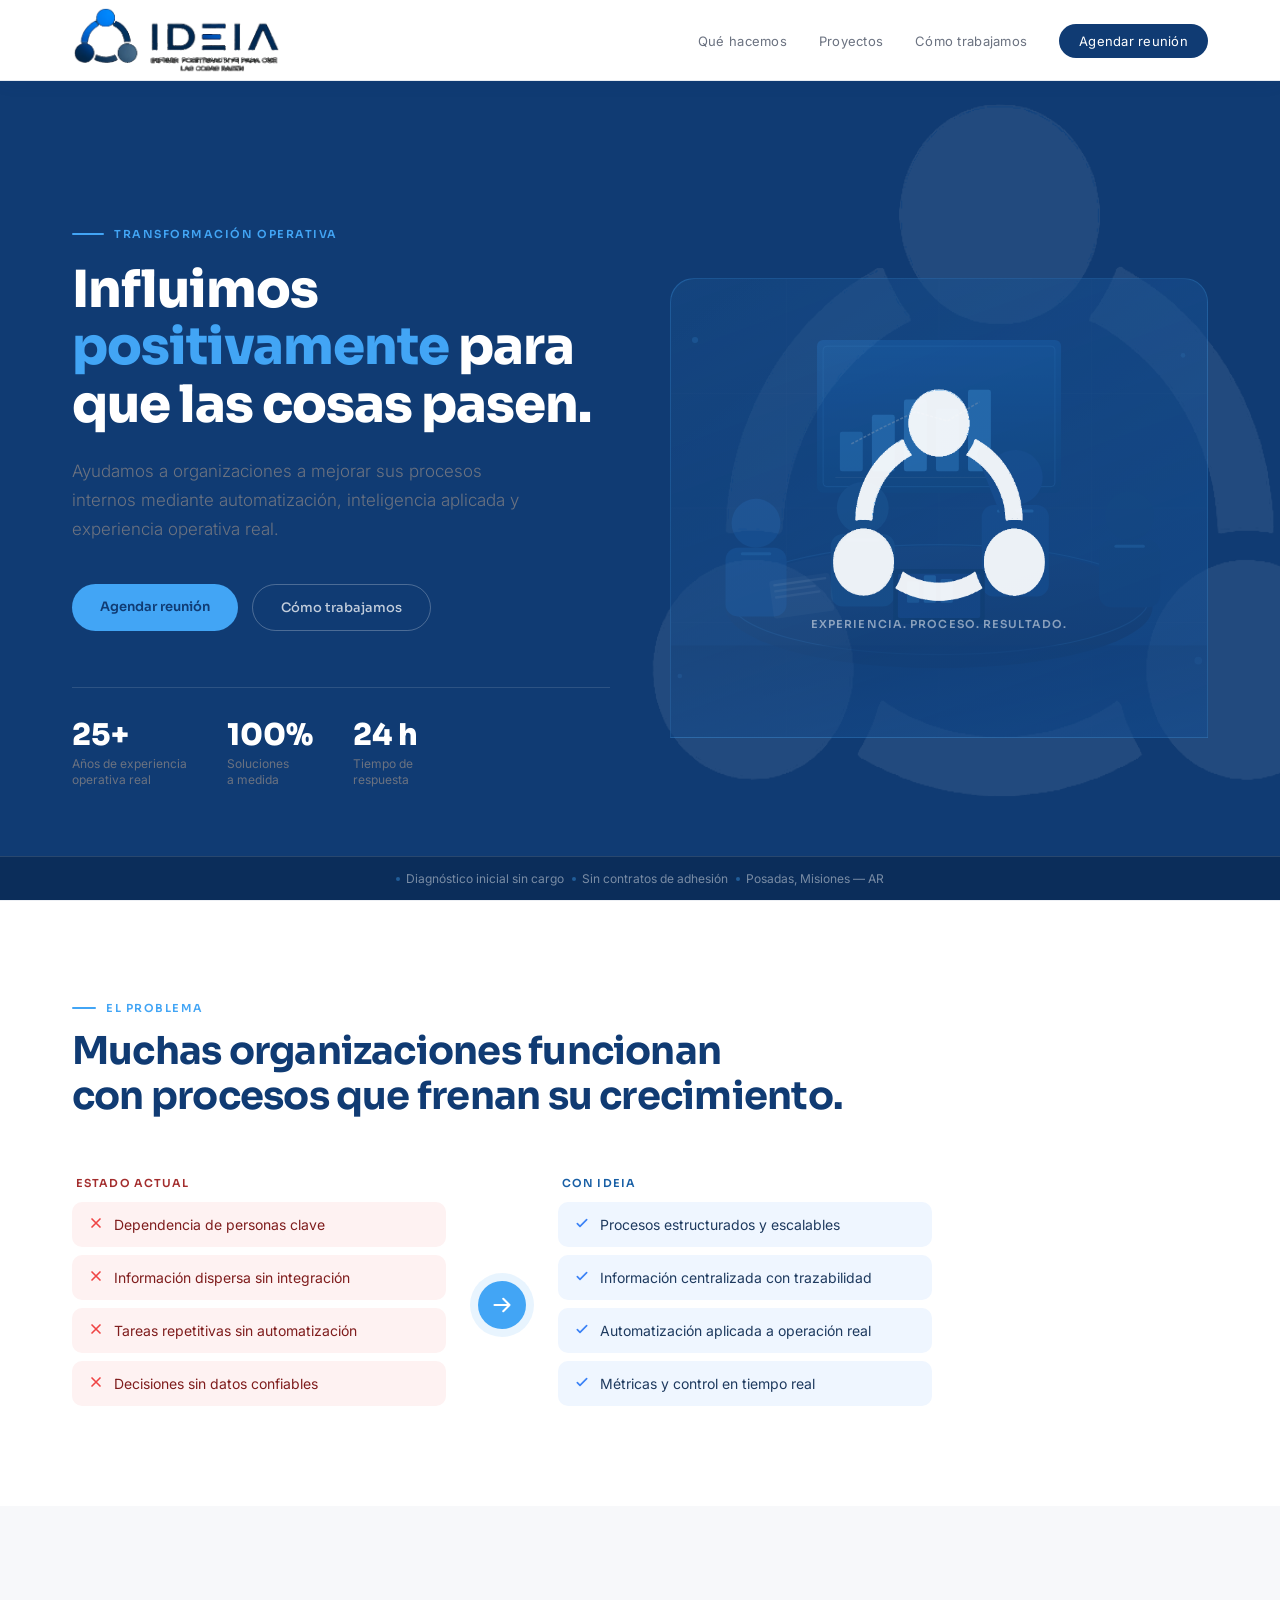
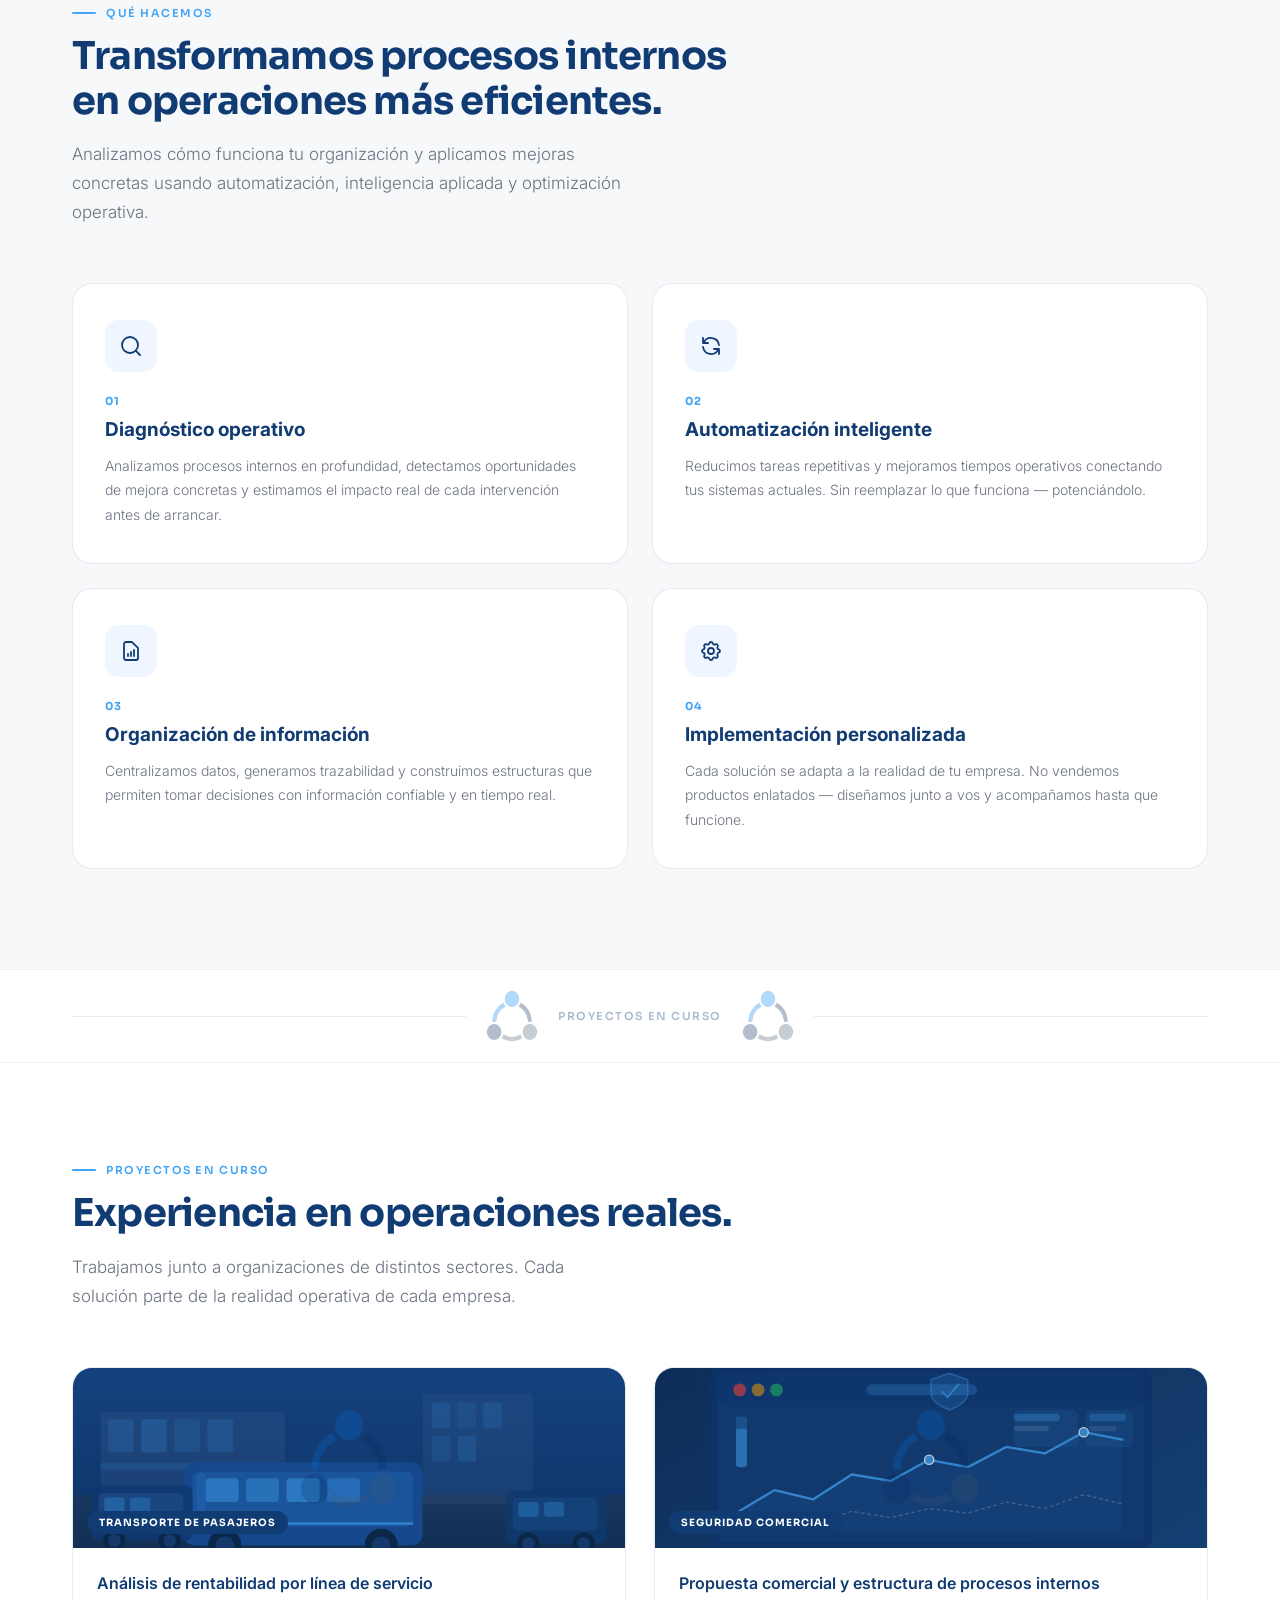
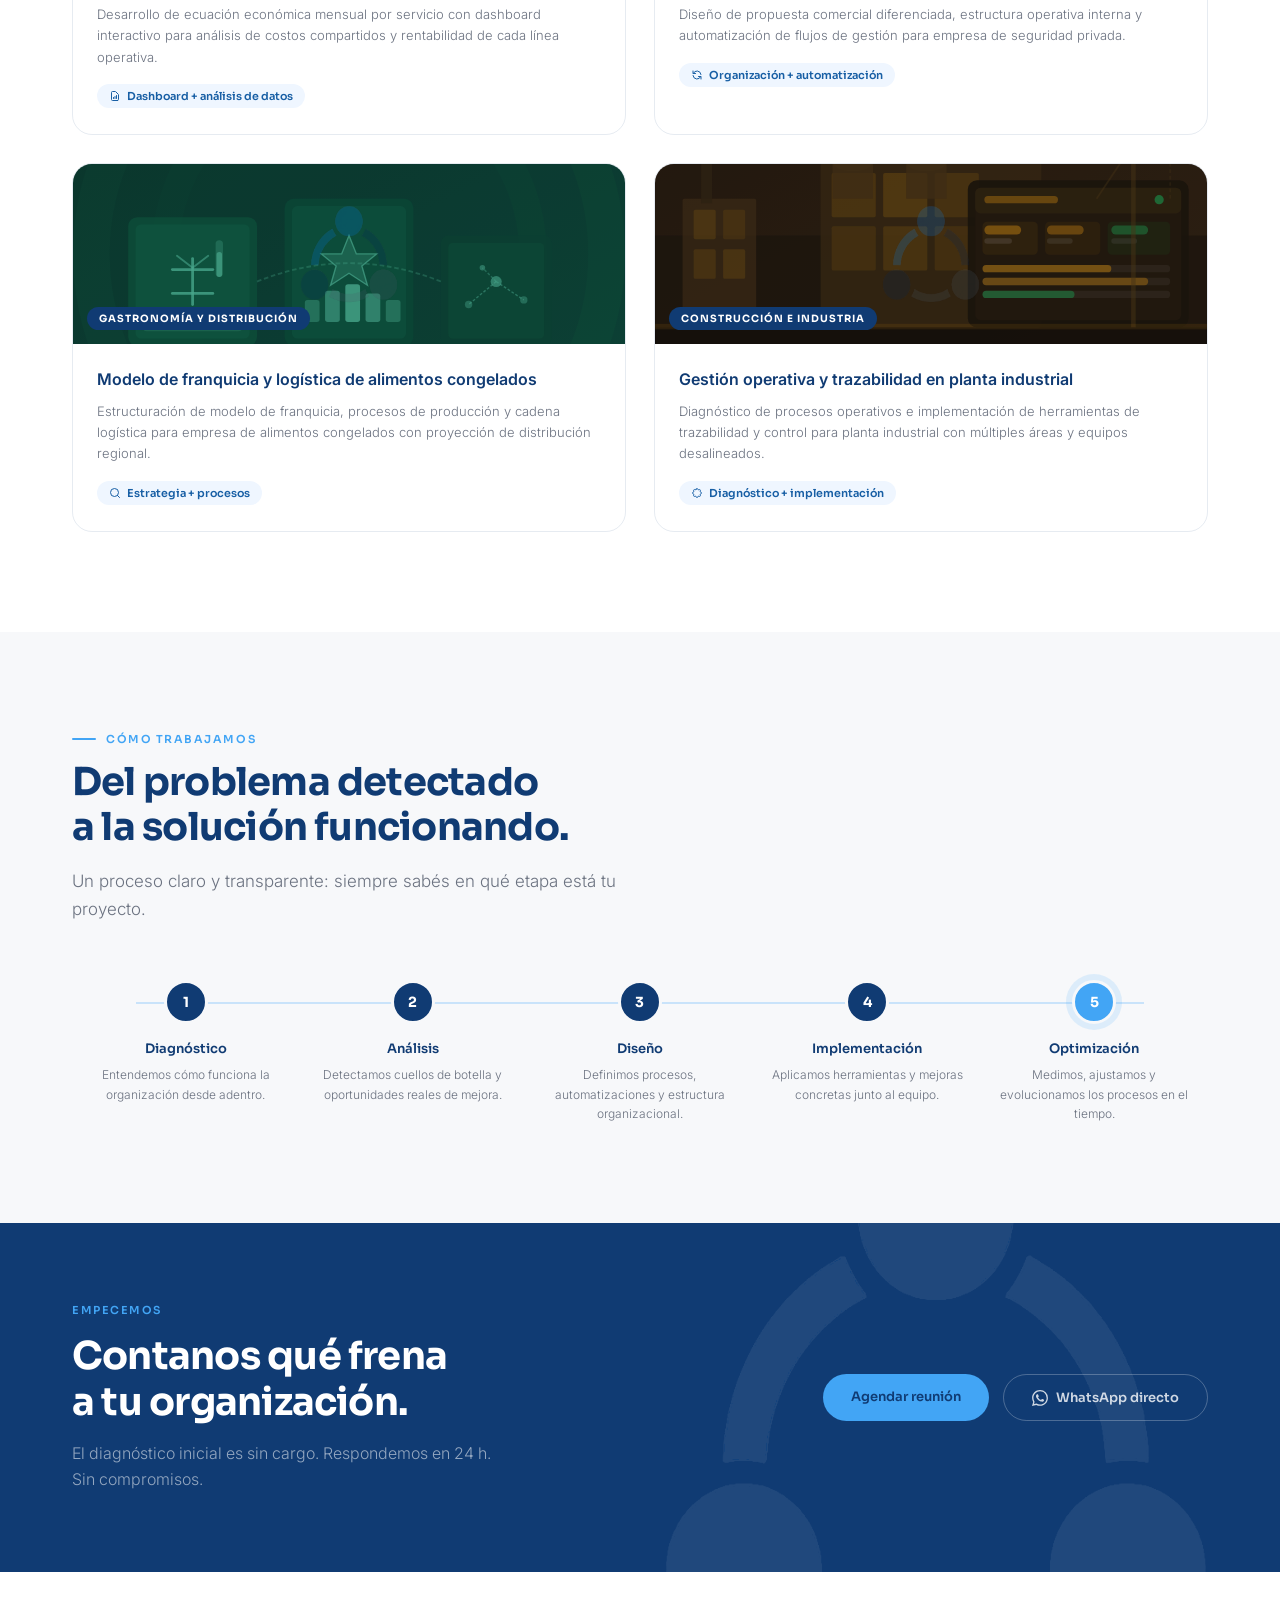
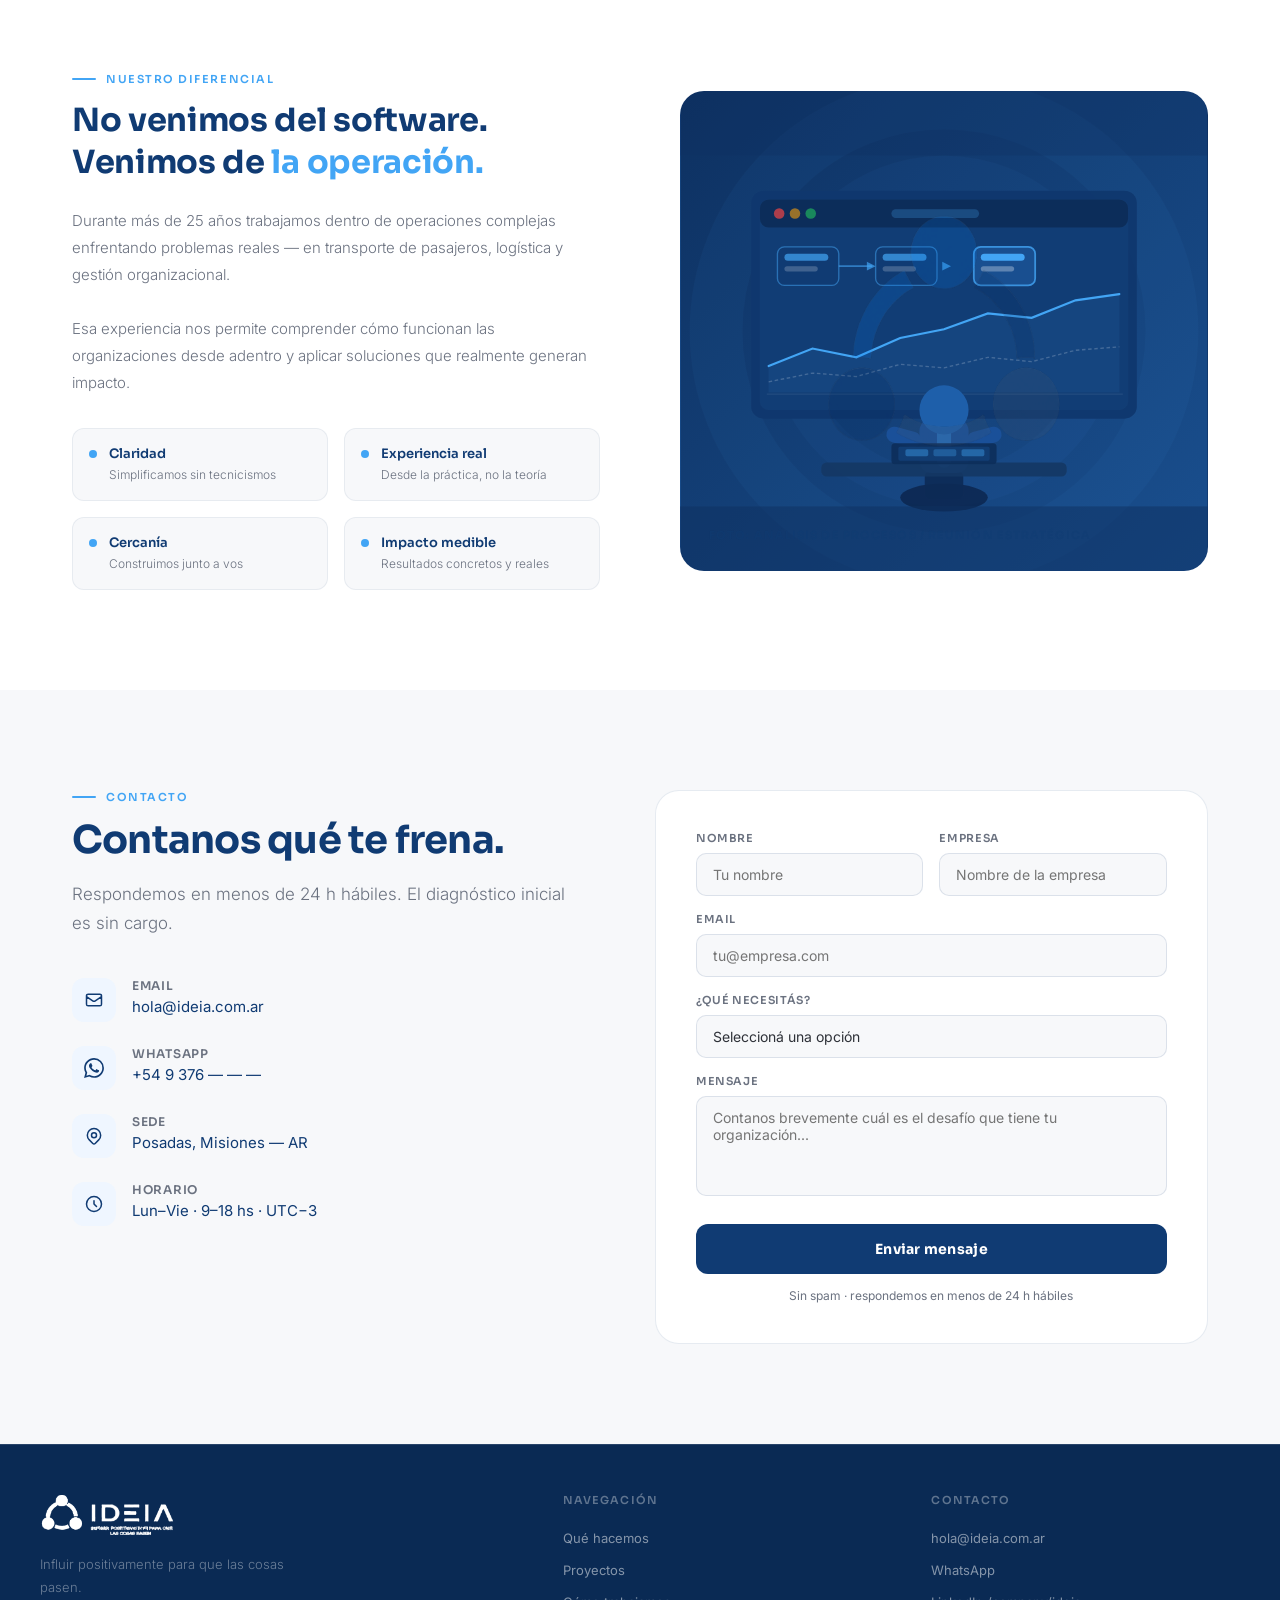
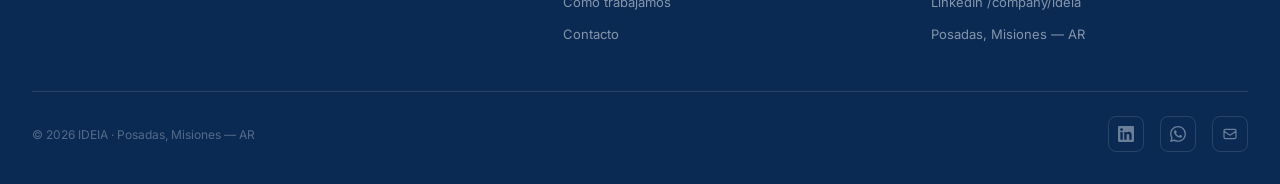
==== commit 58341937: "Update landing page to ideia_6 version Co-Authored-By: Claude Sonnet 4.6 <noreply@anthropic.com>" ====
--- a/index.html
+++ b/index.html
@@ -1,662 +1,1271 @@
-<!doctype html>
-<html lang="es-AR">
+<!DOCTYPE html>
+<html lang="es">
 <head>
-<meta charset="utf-8" />
-<meta name="viewport" content="width=device-width, initial-scale=1" />
+<meta charset="UTF-8">
+<meta name="viewport" content="width=device-width, initial-scale=1.0">
 <title>IDEIA — Influir positivamente para que las cosas pasen.</title>
-<meta name="description" content="Ayudamos a organizaciones a mejorar procesos internos mediante automatización, inteligencia aplicada y experiencia operativa real." />
-<link rel="preconnect" href="https://fonts.googleapis.com" />
-<link rel="preconnect" href="https://fonts.gstatic.com" crossorigin />
-<link href="https://fonts.googleapis.com/css2?family=Sora:wght@300;400;500;600;700&family=Inter:wght@300;400;500;600&display=swap" rel="stylesheet" />
+<meta name="description" content="Ayudamos a organizaciones a mejorar procesos internos mediante automatización, inteligencia aplicada y experiencia operativa real.">
+<link rel="preconnect" href="https://fonts.googleapis.com">
+<link rel="preconnect" href="https://fonts.gstatic.com" crossorigin>
+<link href="https://fonts.googleapis.com/css2?family=Sora:wght@300;400;500;600;700;800&family=Inter:wght@300;400;500&display=swap" rel="stylesheet">
 <style>
-:root {
-  --blue:     #103B73;
-  --graphite: #1c2029;
-  --stone:    #F5F4F1;
-  --white:    #ffffff;
-  --ink:      #0d1b2e;
-  --ink-2:    #4a5568;
-  --ink-3:    #8a92a0;
-  --rule:     #ddd9d3;
-  --sans:     "Sora", system-ui, sans-serif;
-  --body:     "Inter", system-ui, sans-serif;
-}
-*{box-sizing:border-box;margin:0;padding:0}
-html,body{background:var(--white);color:var(--ink);font-family:var(--body);font-size:15px;line-height:1.6;-webkit-font-smoothing:antialiased}
-body{overflow-x:hidden}
-a{color:inherit;text-decoration:none}
-::selection{background:var(--blue);color:#fff}
-.wrap{max-width:1160px;margin:0 auto;padding:0 56px}
-
-.eyebrow{font-size:10px;font-weight:600;color:var(--ink-3);text-transform:uppercase;letter-spacing:.18em;display:block;margin-bottom:18px}
-
-.btn{display:inline-flex;align-items:center;gap:8px;font-family:var(--body);font-size:13.5px;font-weight:500;padding:13px 26px;border-radius:2px;transition:background .2s,border-color .2s,color .2s;cursor:pointer;border:1px solid transparent}
-.btn-primary{background:var(--blue);color:#fff;border-color:var(--blue)}
-.btn-primary:hover{background:#0c2f5c;border-color:#0c2f5c}
-.btn-ghost{background:transparent;color:var(--ink-2);border-color:var(--rule)}
-.btn-ghost:hover{border-color:var(--ink);color:var(--ink)}
-.btn-white{background:#fff;color:var(--blue)}
-.btn-white:hover{background:var(--stone)}
-.btn-outline-white{background:transparent;color:#fff;border-color:rgba(255,255,255,.3)}
-.btn-outline-white:hover{border-color:rgba(255,255,255,.7)}
-
-/* NAV */
-nav.top{position:sticky;top:0;z-index:100;background:rgba(255,255,255,0);border-bottom:1px solid transparent;transition:background .3s,border-color .3s}
-nav.top.scrolled{background:rgba(255,255,255,.98);border-bottom-color:var(--rule)}
-.bar{display:flex;align-items:center;justify-content:space-between;height:72px}
-.logo{display:inline-flex;align-items:center}
-.logo-img{height:32px;width:auto;display:block}
-.nav-links{display:flex;gap:36px;font-size:13.5px;font-weight:400;color:var(--ink-2)}
-.nav-links a{transition:color .15s}
-.nav-links a:hover{color:var(--ink)}
-.nav-cta{font-size:13px;font-weight:500;color:#fff;background:var(--blue);padding:10px 22px;border-radius:2px;transition:background .2s}
-.nav-cta:hover{background:#0c2f5c}
-
-/* HERO */
-section.hero{padding:148px 0 128px;background:var(--white);border-bottom:1px solid var(--rule)}
-.hero-grid{display:grid;grid-template-columns:1fr 1fr;gap:100px;align-items:center}
-.hero-label{font-size:10px;font-weight:600;color:var(--ink-3);text-transform:uppercase;letter-spacing:.18em;display:block;margin-bottom:26px}
-.hero h1{font-family:var(--sans);font-weight:600;font-size:clamp(36px,4.4vw,60px);line-height:1.03;letter-spacing:-.04em;color:var(--ink);max-width:15ch}
-.hero h1 em{font-style:normal;color:var(--blue)}
-.hero-lead{margin-top:26px;font-size:16px;line-height:1.8;color:var(--ink-2);max-width:40ch}
-.hero-ctas{margin-top:38px;display:flex;gap:12px;flex-wrap:wrap}
-.hero-note{margin-top:16px;font-size:11.5px;color:var(--ink-3);letter-spacing:.02em}
-.hero-stats{margin-top:60px;padding-top:36px;border-top:1px solid var(--rule);display:flex;gap:52px;flex-wrap:wrap}
-.hero-stats .s .v{font-family:var(--sans);font-size:30px;font-weight:600;color:var(--blue);line-height:1;letter-spacing:-.03em}
-.hero-stats .s .l{font-size:11.5px;color:var(--ink-3);margin-top:7px;letter-spacing:.02em}
-
-/* Hero diagram */
-.hero-diagram{width:100%}
-.hero-diagram svg{width:100%;height:auto;display:block}
-
-/* SECTION HEADS */
-.sec-head{margin-bottom:72px}
-.sec-head.center{text-align:center;max-width:520px;margin-left:auto;margin-right:auto}
-.sec-head h2{font-family:var(--sans);font-weight:600;font-size:clamp(26px,3vw,40px);line-height:1.08;letter-spacing:-.03em;color:var(--ink);margin-top:10px}
-.sec-head h2 span{color:var(--blue)}
-.sec-head p{margin-top:16px;font-size:15px;color:var(--ink-2);line-height:1.78}
-
-/* PROBLEMAS */
-section.problems{background:var(--stone);padding:144px 0;border-bottom:1px solid var(--rule)}
-.prob-grid{display:grid;grid-template-columns:repeat(3,1fr);border:1px solid var(--rule)}
-.prob-card{background:var(--white);padding:44px 36px;border-right:1px solid var(--rule);border-bottom:1px solid var(--rule)}
-.prob-card:nth-child(3n){border-right:none}
-.prob-card:nth-child(4),.prob-card:nth-child(5),.prob-card:nth-child(6){border-bottom:none}
-.prob-n{font-family:var(--sans);font-size:10px;font-weight:600;color:var(--rule);letter-spacing:.1em;margin-bottom:28px;display:block}
-.prob-card h3{font-family:var(--sans);font-size:15px;font-weight:600;color:var(--ink);letter-spacing:-.015em;margin-bottom:12px;line-height:1.25}
-.prob-card p{font-size:13px;color:var(--ink-2);line-height:1.72}
-
-/* QUÉ HACEMOS */
-section.services{background:var(--white);padding:144px 0;border-bottom:1px solid var(--rule)}
-.srv-list{border:1px solid var(--rule)}
-.srv-row{display:grid;grid-template-columns:160px 1fr;border-bottom:1px solid var(--rule)}
-.srv-row:last-child{border-bottom:none}
-.srv-n{padding:44px 40px;border-right:1px solid var(--rule);display:flex;align-items:flex-start}
-.srv-n span{font-family:var(--sans);font-size:10px;font-weight:600;color:var(--ink-3);letter-spacing:.1em}
-.srv-c{padding:44px 52px}
-.srv-c h3{font-family:var(--sans);font-size:18px;font-weight:600;color:var(--ink);letter-spacing:-.02em;margin-bottom:12px}
-.srv-c p{font-size:14px;color:var(--ink-2);line-height:1.78;max-width:54ch}
-
-/* DIFERENCIAL */
-section.diferencial{background:var(--stone);padding:144px 0;border-bottom:1px solid var(--rule)}
-.dif-grid{display:grid;grid-template-columns:1fr 1fr;gap:100px;align-items:start}
-.dif-left h2{font-family:var(--sans);font-weight:600;font-size:clamp(28px,3.5vw,46px);line-height:1.05;letter-spacing:-.04em;color:var(--ink);margin-top:10px;max-width:16ch}
-.dif-left h2 span{color:var(--blue)}
-.dif-left p{margin-top:22px;font-size:15px;color:var(--ink-2);line-height:1.8;max-width:40ch}
-.dif-left p+p{margin-top:14px}
-.dif-left .btn{margin-top:38px}
-.dif-values{border:1px solid var(--rule);background:var(--white)}
-.val-row{padding:28px 32px;border-bottom:1px solid var(--rule);border-left:3px solid transparent;transition:border-left-color .2s}
-.val-row:hover{border-left-color:var(--blue)}
-.val-row:last-child{border-bottom:none}
-.val-title{font-family:var(--sans);font-size:14.5px;font-weight:600;color:var(--ink);letter-spacing:-.015em;margin-bottom:5px}
-.val-desc{font-size:13px;color:var(--ink-3);line-height:1.55}
-
-/* PROCESO */
-section.proceso{background:var(--graphite);padding:144px 0}
-section.proceso .sec-head h2{color:#cdd5e0}
-section.proceso .sec-head p{color:#4a5568}
-section.proceso .eyebrow{color:#34404f}
-.tl-list{border:1px solid rgba(255,255,255,.06)}
-.tl-row{display:grid;grid-template-columns:80px 1fr;border-bottom:1px solid rgba(255,255,255,.06)}
-.tl-row:last-child{border-bottom:none}
-.tl-n{display:flex;align-items:flex-start;justify-content:center;padding:36px 0;border-right:1px solid rgba(255,255,255,.06);font-family:var(--sans);font-size:10px;font-weight:600;color:rgba(255,255,255,.12);letter-spacing:.1em;padding-top:38px}
-.tl-c{padding:36px 48px}
-.tl-c h4{font-family:var(--sans);font-size:16px;font-weight:600;color:#cdd5e0;letter-spacing:-.02em;margin-bottom:7px}
-.tl-c p{font-size:13.5px;color:#4a5568;line-height:1.7}
-
-/* RESULTADOS */
-section.resultados{background:var(--white);padding:144px 0;border-bottom:1px solid var(--rule)}
-.kpi-grid{display:grid;grid-template-columns:repeat(4,1fr);border:1px solid var(--rule)}
-.kpi-card{background:var(--white);padding:56px 36px;text-align:left;border-right:1px solid var(--rule)}
-.kpi-card:last-child{border-right:none}
-.kpi-card .v{font-family:var(--sans);font-size:52px;font-weight:600;color:var(--blue);letter-spacing:-.045em;line-height:1}
-.kpi-card .l{font-size:13px;color:var(--ink-2);margin-top:14px;line-height:1.5;max-width:15ch}
-
-/* INDUSTRIAS */
-section.industrias{background:var(--stone);padding:144px 0;border-bottom:1px solid var(--rule)}
-.ind-grid{display:grid;grid-template-columns:repeat(3,1fr);border:1px solid var(--rule)}
-.ind-card{background:var(--white);padding:36px 34px;border-right:1px solid var(--rule);border-bottom:1px solid var(--rule)}
-.ind-card:nth-child(3n){border-right:none}
-.ind-card:nth-child(4),.ind-card:nth-child(5),.ind-card:nth-child(6){border-bottom:none}
-.ind-card h3{font-family:var(--sans);font-size:15px;font-weight:600;color:var(--ink);letter-spacing:-.015em;margin-bottom:7px}
-.ind-card p{font-size:13px;color:var(--ink-2);line-height:1.55}
-
-/* CTA */
-section.cta-final{background:var(--blue);padding:144px 0}
-.cta-inner{max-width:580px}
-.cta-inner h2{font-family:var(--sans);font-weight:600;font-size:clamp(30px,4vw,50px);line-height:1.05;letter-spacing:-.04em;color:#fff}
-.cta-inner p{margin-top:22px;font-size:15px;color:rgba(255,255,255,.5);line-height:1.78}
-.cta-btns{margin-top:38px;display:flex;gap:14px;flex-wrap:wrap}
-
-/* CONTACTO */
-section.contact{background:var(--white);padding:144px 0 0}
-.contact-grid{display:grid;grid-template-columns:1fr 1fr;gap:80px;align-items:start}
-.contact-left h2{font-family:var(--sans);font-weight:600;font-size:clamp(28px,3.5vw,46px);line-height:1.05;letter-spacing:-.04em;color:var(--ink);margin-top:10px;max-width:15ch}
-.c-info{margin-top:38px;border-top:1px solid var(--rule)}
-.c-info .row{display:flex;justify-content:space-between;padding:14px 0;border-bottom:1px solid var(--rule)}
-.c-info .k{font-size:10px;font-weight:600;color:var(--ink-3);text-transform:uppercase;letter-spacing:.12em}
-.c-info .v{font-size:13px;color:var(--ink)}
-.c-form{border:1px solid var(--rule);padding:42px;display:flex;flex-direction:column;gap:20px}
-.c-form .field{display:flex;flex-direction:column;gap:8px}
-.c-form label{font-size:10px;font-weight:600;color:var(--ink-3);text-transform:uppercase;letter-spacing:.12em}
-.c-form input,.c-form textarea,.c-form select{background:var(--stone);border:1px solid var(--rule);border-radius:2px;padding:12px 16px;font-family:var(--body);font-size:14px;color:var(--ink);outline:none;transition:border-color .15s;width:100%}
-.c-form textarea{min-height:120px;resize:vertical}
-.c-form input:focus,.c-form textarea:focus,.c-form select:focus{border-color:var(--blue);background:var(--white)}
-.c-form .row2{display:grid;grid-template-columns:1fr 1fr;gap:14px}
-.c-form button{background:var(--blue);color:#fff;font-family:var(--body);font-size:14px;font-weight:500;padding:14px;border:0;border-radius:2px;cursor:pointer;transition:background .2s}
-.c-form button:hover{background:#0c2f5c}
-.hint{font-size:11px;color:var(--ink-3)}
-
-/* FOOTER */
-footer{background:var(--graphite);padding:72px 0 40px}
-.footer-top{display:grid;grid-template-columns:1.4fr 1fr 1fr;gap:48px;padding-bottom:52px;border-bottom:1px solid rgba(255,255,255,.06)}
-.footer-brand .logo{background:#fff;padding:8px 14px;border-radius:2px;display:inline-flex}
-.footer-brand .logo-img{height:26px}
-.footer-brand p{margin-top:20px;font-size:13px;color:#34404f;line-height:1.65;max-width:26ch;font-style:italic}
-.footer-col h4{font-size:10px;font-weight:600;color:#34404f;text-transform:uppercase;letter-spacing:.14em;margin-bottom:20px}
-.footer-col ul{list-style:none;display:flex;flex-direction:column;gap:13px}
-.footer-col ul li a{font-size:13px;color:#34404f;transition:color .15s}
-.footer-col ul li a:hover{color:#fff}
-.footer-bottom{margin-top:28px;display:flex;justify-content:space-between;align-items:center;font-size:12px;color:#34404f}
-.footer-links{display:flex;gap:20px}
-.footer-links a{color:#34404f;font-size:12px;transition:color .15s}
-.footer-links a:hover{color:#fff}
-
-/* WA */
-.wa-float{position:fixed;bottom:28px;right:28px;z-index:9999;width:48px;height:48px;border-radius:50%;background:#25D366;display:flex;align-items:center;justify-content:center;transition:opacity .2s}
-.wa-float:hover{opacity:.85}
-.wa-float svg{width:22px;height:22px;fill:#fff}
-
-/* FADE — opacity only, restrained */
-.fu{opacity:0;transition:opacity .65s ease}
-.fu.in{opacity:1}
-
-/* RESPONSIVE */
-@media(max-width:960px){
-  .wrap{padding:0 28px}
-  .nav-links{display:none}
-  .hero-grid,.dif-grid,.contact-grid{grid-template-columns:1fr;gap:60px}
-  .prob-grid,.ind-grid{grid-template-columns:1fr 1fr}
-  .prob-card:nth-child(3n){border-right:1px solid var(--rule)}
-  .prob-card:nth-child(2n){border-right:none}
-  .kpi-grid{grid-template-columns:1fr 1fr}
-  .kpi-card:nth-child(2){border-right:none}
-  .kpi-card:nth-child(3),.kpi-card:nth-child(4){border-top:1px solid var(--rule)}
-  .srv-row{grid-template-columns:1fr}
-  .srv-n{border-right:none;border-bottom:1px solid var(--rule);padding:28px 40px 0}
-  .srv-c{padding:24px 40px 40px}
-  .footer-top{grid-template-columns:1fr;gap:36px}
-  section.hero{padding:96px 0 80px}
-  section.problems,section.services,section.diferencial,section.proceso,section.resultados,section.industrias,section.cta-final,section.contact{padding-top:96px;padding-bottom:96px}
-}
-@media(max-width:600px){
-  .prob-grid,.ind-grid{grid-template-columns:1fr}
-  .prob-card:nth-child(n){border-right:none}
-  .kpi-grid{grid-template-columns:1fr 1fr}
-  .hero-stats{gap:28px}
-}
+  *, *::before, *::after { box-sizing: border-box; margin: 0; padding: 0; }
+  :root {
+    --azul: #103B73;
+    --azul-dark: #0a2a54;
+    --azul-mid: #1a4d8f;
+    --electrico: #42A5F5;
+    --electrico-light: #6bb8f7;
+    --gris: #2E3138;
+    --blanco: #F7F8FA;
+    --blanco-puro: #ffffff;
+    --texto-muted: rgba(255,255,255,0.6);
+    --texto-muted-dark: #6b7280;
+    --border: rgba(255,255,255,0.12);
+    --border-light: rgba(16,59,115,0.12);
+  }
+  html { scroll-behavior: smooth; }
+  body {
+    font-family: 'Inter', sans-serif;
+    background: var(--blanco);
+    color: var(--gris);
+    overflow-x: hidden;
+  }
+  h1, h2, h3, h4, h5 { font-family: 'Sora', sans-serif; }
+
+  /* ── NAVBAR ── */
+  nav {
+    position: fixed; top: 0; left: 0; right: 0; z-index: 100;
+    background: #ffffff;
+    border-bottom: 1.5px solid rgba(16,59,115,0.1);
+    box-shadow: 0 2px 16px rgba(16,59,115,0.08);
+    backdrop-filter: blur(12px);
+  }
+  .nav-inner {
+    max-width: 1200px; margin: 0 auto;
+    padding: 0 32px; height: 80px;
+    display: flex; align-items: center; justify-content: space-between;
+  }
+  .nav-logo {
+    display: flex; align-items: center; gap: 14px;
+    text-decoration: none;
+  }
+  .nav-logo img { height: 80px; width: auto; }
+  .nav-links {
+    display: flex; align-items: center; gap: 32px;
+    list-style: none;
+  }
+  .nav-links a {
+    font-family: 'Inter', sans-serif;
+    font-size: 13px; font-weight: 400;
+    color: var(--texto-muted-dark);
+    text-decoration: none;
+    transition: color .2s;
+    letter-spacing: 0.02em;
+  }
+  .nav-links a:hover { color: var(--azul); }
+  .nav-cta {
+    font-family: 'Sora', sans-serif;
+    font-size: 12px; font-weight: 600;
+    color: #ffffff !important;
+    background: var(--azul);
+    border-radius: 100px;
+    padding: 9px 20px;
+    transition: background .2s, transform .1s !important;
+  }
+  .nav-cta:hover { background: var(--azul-mid) !important; transform: translateY(-1px); }
+
+  /* ── HERO ── */
+  .hero {
+    background: var(--azul);
+    padding-top: 80px;
+    position: relative; overflow: hidden;
+    min-height: 100vh;
+    display: flex; flex-direction: column;
+  }
+  .hero-bg-iso {
+    position: absolute; right: -80px; top: 50%;
+    transform: translateY(-50%);
+    width: 720px; height: 720px;
+    opacity: 0.09;
+    pointer-events: none;
+  }
+  .hero-content {
+    max-width: 1200px; margin: 0 auto; width: 100%;
+    padding: 80px 32px 0;
+    display: grid; grid-template-columns: 1fr 1fr;
+    gap: 60px; align-items: center;
+    flex: 1;
+  }
+  .hero-eyebrow {
+    font-family: 'Sora', sans-serif;
+    font-size: 11px; font-weight: 600;
+    letter-spacing: 0.14em; text-transform: uppercase;
+    color: var(--electrico);
+    margin-bottom: 20px;
+    display: flex; align-items: center; gap: 10px;
+  }
+  .hero-eyebrow::before {
+    content: '';
+    display: block; width: 32px; height: 2px;
+    background: var(--electrico);
+    border-radius: 2px;
+  }
+  .hero-h1 {
+    font-size: clamp(36px, 4vw, 56px);
+    font-weight: 800; line-height: 1.12;
+    color: #fff;
+    margin-bottom: 24px;
+    letter-spacing: -0.02em;
+  }
+  .hero-h1 em {
+    font-style: normal; color: var(--electrico);
+  }
+  .hero-sub {
+    font-size: 17px; font-weight: 300; line-height: 1.7;
+    color: var(--texto-muted-dark);
+    max-width: 460px;
+    margin-bottom: 40px;
+  }
+  .hero-btns {
+    display: flex; gap: 14px; flex-wrap: wrap;
+    margin-bottom: 56px;
+  }
+  .btn-primary {
+    font-family: 'Sora', sans-serif;
+    font-size: 13px; font-weight: 600;
+    background: var(--electrico);
+    color: var(--azul);
+    border: none; border-radius: 100px;
+    padding: 14px 28px; cursor: pointer;
+    text-decoration: none; display: inline-block;
+    transition: background .2s, transform .1s;
+  }
+  .btn-primary:hover { background: var(--electrico-light); transform: translateY(-2px); }
+  .btn-ghost {
+    font-family: 'Sora', sans-serif;
+    font-size: 13px; font-weight: 500;
+    color: rgba(255,255,255,0.75);
+    border: 1.5px solid rgba(255,255,255,0.25);
+    border-radius: 100px;
+    padding: 14px 28px; cursor: pointer;
+    text-decoration: none; display: inline-block;
+    transition: border-color .2s, color .2s;
+  }
+  .btn-ghost:hover { border-color: rgba(255,255,255,0.6); color: #fff; }
+  .hero-stats {
+    display: flex; gap: 40px;
+    padding-top: 32px;
+    border-top: 1px solid var(--border);
+  }
+  .hero-stat-num {
+    font-family: 'Sora', sans-serif;
+    font-size: 30px; font-weight: 800;
+    color: #fff; line-height: 1;
+  }
+  .hero-stat-label {
+    font-size: 12px; color: var(--texto-muted-dark);
+    margin-top: 6px; line-height: 1.4;
+  }
+  .hero-img-col {
+    position: relative;
+    display: flex; align-items: flex-end;
+    padding-bottom: 0;
+  }
+  .hero-img-frame {
+    width: 100%; height: 460px;
+    border-radius: 24px 24px 0 0;
+    background: linear-gradient(160deg, rgba(66,165,245,0.18) 0%, rgba(16,59,115,0.4) 100%);
+    border: 1px solid rgba(66,165,245,0.2);
+    display: flex; flex-direction: column;
+    align-items: center; justify-content: center;
+    position: relative; overflow: hidden;
+    gap: 12px;
+  }
+  .hero-img-frame img.hero-photo {
+    position: absolute; inset: 0;
+    width: 100%; height: 100%;
+    object-fit: cover;
+    opacity: 0.35;
+    border-radius: 24px 24px 0 0;
+  }
+  .hero-img-iso {
+    position: relative; z-index: 1;
+    width: 180px; height: 180px;
+    opacity: 0.85;
+  }
+  .hero-img-tag {
+    position: relative; z-index: 1;
+    font-family: 'Sora', sans-serif;
+    font-size: 11px; font-weight: 600;
+    letter-spacing: 0.1em; text-transform: uppercase;
+    color: rgba(255,255,255,0.5);
+  }
+  .hero-pills {
+    background: rgba(10,42,84,0.8);
+    border-top: 1px solid var(--border);
+    padding: 14px 32px;
+    display: flex; gap: 8px; align-items: center;
+    justify-content: center; flex-wrap: wrap;
+  }
+  .hero-pill {
+    font-size: 12px; color: rgba(255,255,255,0.45);
+    display: flex; align-items: center; gap: 6px;
+  }
+  .hero-pill-dot {
+    width: 4px; height: 4px; border-radius: 50%;
+    background: rgba(66,165,245,0.4);
+  }
+
+  /* ── SECTION BASE ── */
+  section { position: relative; }
+  .section-inner {
+    max-width: 1200px; margin: 0 auto;
+    padding: 100px 32px;
+  }
+  .section-tag {
+    font-family: 'Sora', sans-serif;
+    font-size: 11px; font-weight: 600;
+    letter-spacing: 0.14em; text-transform: uppercase;
+    color: var(--electrico);
+    margin-bottom: 14px;
+    display: flex; align-items: center; gap: 10px;
+  }
+  .section-tag::before {
+    content: ''; display: block;
+    width: 24px; height: 2px;
+    background: var(--electrico); border-radius: 2px;
+  }
+  .section-h2 {
+    font-size: clamp(28px, 3vw, 42px);
+    font-weight: 700; line-height: 1.18;
+    color: var(--azul);
+    letter-spacing: -0.02em;
+    margin-bottom: 16px;
+  }
+  .section-sub {
+    font-size: 17px; font-weight: 300; line-height: 1.7;
+    color: var(--texto-muted-dark); max-width: 560px;
+  }
+  .section-header { margin-bottom: 56px; }
+
+  /* ── TRANSFORMACIÓN ── */
+  .transform-sec {
+    background: #fff;
+    border-top: 1px solid rgba(16,59,115,0.08);
+  }
+  .transform-grid {
+    display: grid; grid-template-columns: 1fr 64px 1fr;
+    gap: 24px; align-items: center;
+    max-width: 860px;
+  }
+  .transform-col-header {
+    font-family: 'Sora', sans-serif;
+    font-size: 11px; font-weight: 600;
+    letter-spacing: 0.1em; text-transform: uppercase;
+    margin-bottom: 12px;
+    padding: 0 4px;
+  }
+  .col-bad .transform-col-header { color: #A32D2D; }
+  .col-good .transform-col-header { color: #185FA5; }
+  .transform-item {
+    display: flex; align-items: flex-start; gap: 10px;
+    padding: 12px 16px;
+    border-radius: 10px;
+    font-size: 14px; font-weight: 400; line-height: 1.5;
+    margin-bottom: 8px;
+  }
+  .transform-item:last-child { margin-bottom: 0; }
+  .item-bad { background: #FEF2F2; color: #7F1D1D; }
+  .item-bad svg { flex-shrink: 0; color: #EF4444; margin-top: 1px; }
+  .item-good { background: #EFF6FF; color: #1e3a5f; }
+  .item-good svg { flex-shrink: 0; color: #3B82F6; margin-top: 1px; }
+  .arrow-center {
+    display: flex; align-items: center; justify-content: center;
+    margin-top: 28px;
+  }
+  .arrow-circle {
+    width: 48px; height: 48px; border-radius: 50%;
+    background: var(--electrico);
+    display: flex; align-items: center; justify-content: center;
+    box-shadow: 0 0 0 8px rgba(66,165,245,0.12);
+  }
+  .arrow-circle svg { color: #fff; }
+
+  /* ── SERVICIOS ── */
+  .services-sec { background: var(--blanco); }
+  .services-grid {
+    display: grid; grid-template-columns: repeat(2, 1fr);
+    gap: 24px;
+  }
+  .service-card {
+    background: #fff;
+    border: 1px solid rgba(16,59,115,0.1);
+    border-radius: 20px;
+    padding: 36px 32px;
+    transition: border-color .25s, transform .2s;
+    position: relative; overflow: hidden;
+  }
+  .service-card::before {
+    content: '';
+    position: absolute; top: 0; left: 0; right: 0;
+    height: 3px;
+    background: linear-gradient(90deg, var(--electrico), transparent);
+    opacity: 0;
+    transition: opacity .25s;
+  }
+  .service-card:hover { border-color: rgba(66,165,245,0.4); transform: translateY(-4px); }
+  .service-card:hover::before { opacity: 1; }
+  .service-icon {
+    width: 52px; height: 52px; border-radius: 14px;
+    background: #EFF6FF;
+    display: flex; align-items: center; justify-content: center;
+    margin-bottom: 22px; color: var(--azul);
+  }
+  .service-icon svg { width: 24px; height: 24px; }
+  .service-num {
+    font-family: 'Sora', sans-serif;
+    font-size: 11px; font-weight: 700;
+    color: var(--electrico); letter-spacing: 0.1em;
+    margin-bottom: 10px;
+  }
+  .service-title {
+    font-size: 19px; font-weight: 700;
+    color: var(--azul); margin-bottom: 12px;
+    line-height: 1.25;
+  }
+  .service-desc {
+    font-size: 14px; font-weight: 300; line-height: 1.75;
+    color: var(--texto-muted-dark);
+  }
+
+  /* ── ISO DIVIDER ── */
+  .iso-divider {
+    display: flex; align-items: center; gap: 20px;
+    padding: 0 32px;
+    max-width: 1200px; margin: 0 auto;
+  }
+  .divider-line { flex: 1; height: 1px; background: rgba(16,59,115,0.1); }
+  .divider-iso { width: 40px; height: 40px; opacity: 0.18; }
+  .divider-label {
+    font-family: 'Sora', sans-serif;
+    font-size: 11px; font-weight: 600;
+    letter-spacing: 0.14em; text-transform: uppercase;
+    color: rgba(16,59,115,0.35);
+  }
+
+  /* ── PROYECTOS ── */
+  .projects-sec { background: #fff; }
+  .projects-grid {
+    display: grid; grid-template-columns: repeat(2, 1fr);
+    gap: 28px;
+  }
+  .project-card {
+    border: 1px solid rgba(16,59,115,0.1);
+    border-radius: 20px; overflow: hidden;
+    transition: border-color .25s, transform .2s;
+  }
+  .project-card:hover { border-color: rgba(66,165,245,0.4); transform: translateY(-4px); }
+  .project-img-area {
+    height: 180px;
+    background: linear-gradient(135deg, #EFF6FF 0%, #DBEAFE 100%);
+    position: relative;
+    display: flex; align-items: center; justify-content: center;
+    overflow: hidden;
+  }
+  .project-img-area::after {
+    content: '';
+    position: absolute; inset: 0;
+    background: rgba(16,59,115,0.08);
+  }
+  .project-img-iso {
+    width: 60px; height: 60px; opacity: 0.15;
+    position: relative; z-index: 1;
+  }
+  .project-sector-badge {
+    position: absolute; bottom: 14px; left: 14px; z-index: 2;
+    font-family: 'Sora', sans-serif;
+    font-size: 10px; font-weight: 700;
+    letter-spacing: 0.1em; text-transform: uppercase;
+    color: #fff;
+    background: var(--azul);
+    border-radius: 100px; padding: 5px 12px;
+  }
+  .project-body { padding: 24px 24px 26px; }
+  .project-title {
+    font-size: 16px; font-weight: 600;
+    color: var(--azul); line-height: 1.4;
+    margin-bottom: 10px;
+  }
+  .project-desc {
+    font-size: 13px; font-weight: 300; line-height: 1.65;
+    color: var(--texto-muted-dark); margin-bottom: 16px;
+  }
+  .project-tag {
+    display: inline-flex; align-items: center; gap: 6px;
+    font-family: 'Sora', sans-serif;
+    font-size: 11px; font-weight: 600;
+    color: #185FA5; background: #EFF6FF;
+    border-radius: 100px; padding: 5px 12px;
+  }
+
+  /* ── PROCESO ── */
+  .process-sec { background: var(--blanco); }
+  .process-steps {
+    display: grid; grid-template-columns: repeat(5, 1fr);
+    gap: 0; position: relative;
+  }
+  .process-steps::before {
+    content: '';
+    position: absolute; top: 22px; left: 64px; right: 64px;
+    height: 2px; background: rgba(66,165,245,0.25);
+    z-index: 0;
+  }
+  .process-step { text-align: center; position: relative; }
+  .step-num {
+    width: 44px; height: 44px; border-radius: 50%;
+    background: var(--azul); color: #fff;
+    display: flex; align-items: center; justify-content: center;
+    margin: 0 auto 16px;
+    font-family: 'Sora', sans-serif;
+    font-size: 14px; font-weight: 700;
+    position: relative; z-index: 1;
+    border: 3px solid var(--blanco);
+  }
+  .process-step:last-child .step-num {
+    background: var(--electrico);
+    box-shadow: 0 0 0 6px rgba(66,165,245,0.15);
+  }
+  .step-title {
+    font-family: 'Sora', sans-serif;
+    font-size: 13px; font-weight: 600;
+    color: var(--azul); margin-bottom: 8px;
+  }
+  .step-desc {
+    font-size: 12px; font-weight: 300; line-height: 1.6;
+    color: var(--texto-muted-dark);
+    padding: 0 8px;
+  }
+
+  /* ── CTA MID ── */
+  .cta-mid {
+    background: var(--azul);
+    position: relative; overflow: hidden;
+  }
+  .cta-mid-bg {
+    position: absolute; right: 5%; top: 50%;
+    transform: translateY(-50%);
+    width: 480px; height: 480px; opacity: 0.05;
+    pointer-events: none;
+  }
+  .cta-inner {
+    max-width: 1200px; margin: 0 auto;
+    padding: 80px 32px;
+    display: flex; align-items: center; justify-content: space-between;
+    gap: 60px;
+  }
+  .cta-text { position: relative; z-index: 1; }
+  .cta-eyebrow {
+    font-family: 'Sora', sans-serif;
+    font-size: 11px; font-weight: 600;
+    letter-spacing: 0.14em; text-transform: uppercase;
+    color: var(--electrico); margin-bottom: 16px;
+  }
+  .cta-h2 {
+    font-size: clamp(26px, 3vw, 40px);
+    font-weight: 700; color: #fff; line-height: 1.2;
+    letter-spacing: -0.02em; margin-bottom: 16px;
+  }
+  .cta-sub {
+    font-size: 16px; font-weight: 300; line-height: 1.6;
+    color: rgba(255,255,255,0.55); max-width: 440px;
+  }
+  .cta-actions {
+    display: flex; gap: 14px; flex-shrink: 0;
+    position: relative; z-index: 1;
+  }
+  .btn-whatsapp {
+    font-family: 'Sora', sans-serif;
+    font-size: 13px; font-weight: 600;
+    color: rgba(255,255,255,0.8);
+    border: 1.5px solid rgba(255,255,255,0.25);
+    border-radius: 100px;
+    padding: 14px 28px; cursor: pointer;
+    text-decoration: none; display: inline-flex;
+    align-items: center; gap: 8px;
+    transition: border-color .2s, color .2s;
+  }
+  .btn-whatsapp:hover { border-color: rgba(255,255,255,0.5); color: #fff; }
+
+  /* ── DIFERENCIAL ── */
+  .diferencial-sec { background: #fff; }
+  .diferencial-grid {
+    display: grid; grid-template-columns: 1fr 1fr;
+    gap: 80px; align-items: center;
+  }
+  .diferencial-text {}
+  .diferencial-quote {
+    font-family: 'Sora', sans-serif;
+    font-size: clamp(22px, 2.5vw, 32px);
+    font-weight: 700; line-height: 1.3;
+    color: var(--azul); margin-bottom: 24px;
+    letter-spacing: -0.01em;
+  }
+  .diferencial-quote em {
+    font-style: normal; color: var(--electrico);
+  }
+  .diferencial-body {
+    font-size: 15px; font-weight: 300; line-height: 1.8;
+    color: var(--texto-muted-dark); margin-bottom: 32px;
+  }
+  .valores-grid {
+    display: grid; grid-template-columns: 1fr 1fr;
+    gap: 16px;
+  }
+  .valor-item {
+    display: flex; align-items: flex-start; gap: 12px;
+    padding: 16px;
+    background: var(--blanco);
+    border-radius: 12px;
+    border: 1px solid rgba(16,59,115,0.07);
+  }
+  .valor-dot {
+    width: 8px; height: 8px; border-radius: 50%;
+    background: var(--electrico); flex-shrink: 0;
+    margin-top: 5px;
+  }
+  .valor-title {
+    font-family: 'Sora', sans-serif;
+    font-size: 13px; font-weight: 600;
+    color: var(--azul); margin-bottom: 4px;
+  }
+  .valor-desc {
+    font-size: 12px; font-weight: 300; line-height: 1.5;
+    color: var(--texto-muted-dark);
+  }
+  .diferencial-img {
+    background: linear-gradient(135deg, #EFF6FF 0%, #DBEAFE 100%); background-image: url([data-uri]); background-size: cover; background-position: center;
+    border-radius: 24px; height: 480px;
+    display: flex; align-items: center; justify-content: center;
+    position: relative; overflow: hidden;
+    border: 1px solid rgba(16,59,115,0.08);
+  }
+  .diferencial-img-iso {
+    width: 160px; height: 160px; opacity: 0.12;
+  }
+  .diferencial-img-tag {
+    position: absolute; bottom: 28px; left: 28px;
+    font-family: 'Sora', sans-serif;
+    font-size: 11px; font-weight: 600;
+    letter-spacing: 0.1em; text-transform: uppercase;
+    color: rgba(16,59,115,0.4);
+  }
+
+  /* ── CONTACTO ── */
+  .contacto-sec { background: var(--blanco); }
+  .contacto-grid {
+    display: grid; grid-template-columns: 1fr 1.1fr;
+    gap: 80px; align-items: start;
+  }
+  .contacto-info {}
+  .contacto-items { display: flex; flex-direction: column; gap: 24px; margin-top: 40px; }
+  .contacto-item {
+    display: flex; align-items: flex-start; gap: 16px;
+  }
+  .contacto-icon {
+    width: 44px; height: 44px; border-radius: 12px;
+    background: #EFF6FF; flex-shrink: 0;
+    display: flex; align-items: center; justify-content: center;
+    color: var(--azul);
+  }
+  .contacto-item-title {
+    font-family: 'Sora', sans-serif;
+    font-size: 12px; font-weight: 600;
+    letter-spacing: 0.06em; text-transform: uppercase;
+    color: var(--texto-muted-dark); margin-bottom: 4px;
+  }
+  .contacto-item-val {
+    font-size: 15px; font-weight: 400; color: var(--azul);
+  }
+  .contacto-form {}
+  .form-card {
+    background: #fff;
+    border: 1px solid rgba(16,59,115,0.1);
+    border-radius: 24px; padding: 40px;
+  }
+  .form-row { display: grid; grid-template-columns: 1fr 1fr; gap: 16px; }
+  .form-group { margin-bottom: 16px; }
+  .form-group label {
+    display: block;
+    font-family: 'Sora', sans-serif;
+    font-size: 11px; font-weight: 600;
+    letter-spacing: 0.06em; text-transform: uppercase;
+    color: var(--texto-muted-dark); margin-bottom: 8px;
+  }
+  .form-group input,
+  .form-group textarea,
+  .form-group select {
+    width: 100%; padding: 12px 16px;
+    border: 1.5px solid rgba(16,59,115,0.12);
+    border-radius: 10px;
+    font-family: 'Inter', sans-serif;
+    font-size: 14px; color: var(--gris);
+    background: var(--blanco);
+    outline: none; transition: border-color .2s;
+    appearance: none;
+  }
+  .form-group input:focus,
+  .form-group textarea:focus,
+  .form-group select:focus { border-color: var(--electrico); }
+  .form-group textarea { height: 100px; resize: none; }
+  .form-submit-btn {
+    width: 100%; padding: 16px;
+    background: var(--azul); color: #fff;
+    border: none; border-radius: 12px;
+    font-family: 'Sora', sans-serif;
+    font-size: 14px; font-weight: 700;
+    cursor: pointer;
+    transition: background .2s;
+    margin-top: 8px;
+    letter-spacing: 0.02em;
+  }
+  .form-submit-btn:hover { background: var(--azul-mid); }
+  .form-note {
+    font-size: 12px; text-align: center;
+    color: var(--texto-muted-dark); margin-top: 14px;
+  }
+
+  /* ── FOOTER ── */
+  footer {
+    background: var(--azul-dark);
+    border-top: 1px solid var(--border);
+    padding: 48px 32px 32px;
+  }
+  .footer-inner {
+    max-width: 1200px; margin: 0 auto;
+    display: grid; grid-template-columns: 1.5fr 1fr 1fr;
+    gap: 60px; margin-bottom: 48px;
+  }
+  .footer-brand-logo {
+    display: flex; align-items: center; gap: 12px;
+    margin-bottom: 16px;
+  }
+  .footer-brand-logo img {
+    height: 28px; width: auto; filter: brightness(10);
+  }
+  .footer-claim {
+    font-size: 13px; font-weight: 300; line-height: 1.7;
+    color: rgba(255,255,255,0.4); max-width: 260px;
+  }
+  .footer-col-title {
+    font-family: 'Sora', sans-serif;
+    font-size: 11px; font-weight: 600;
+    letter-spacing: 0.1em; text-transform: uppercase;
+    color: rgba(255,255,255,0.35); margin-bottom: 20px;
+  }
+  .footer-links { list-style: none; display: flex; flex-direction: column; gap: 12px; }
+  .footer-links a {
+    font-size: 13px; color: rgba(255,255,255,0.5);
+    text-decoration: none; transition: color .2s;
+  }
+  .footer-links a:hover { color: #fff; }
+  .footer-bottom {
+    border-top: 1px solid var(--border);
+    padding-top: 24px;
+    display: flex; align-items: center; justify-content: space-between;
+  }
+  .footer-copy {
+    font-size: 12px; color: rgba(255,255,255,0.3);
+  }
+  .footer-socials {
+    display: flex; gap: 16px;
+  }
+  .footer-social {
+    width: 36px; height: 36px; border-radius: 8px;
+    border: 1px solid rgba(255,255,255,0.12);
+    display: flex; align-items: center; justify-content: center;
+    color: rgba(255,255,255,0.4); text-decoration: none;
+    transition: border-color .2s, color .2s;
+  }
+  .footer-social:hover { border-color: rgba(255,255,255,0.3); color: #fff; }
+  .footer-social svg { width: 16px; height: 16px; }
+
+  /* ── REVEAL ANIMATIONS ── */
+  .reveal {
+    opacity: 0; transform: translateY(24px);
+    transition: opacity 0.6s cubic-bezier(0.16,1,0.3,1), transform 0.6s cubic-bezier(0.16,1,0.3,1);
+  }
+  .reveal.visible { opacity: 1; transform: translateY(0); }
+  .reveal-delay-1 { transition-delay: 0.1s; }
+  .reveal-delay-2 { transition-delay: 0.2s; }
+  .reveal-delay-3 { transition-delay: 0.3s; }
+  .reveal-delay-4 { transition-delay: 0.4s; }
+
+  /* ── RESPONSIVE ── */
+  @media (max-width: 900px) {
+    .hero-content { grid-template-columns: 1fr; padding-bottom: 0; }
+    .hero-img-col { display: none; }
+    .services-grid { grid-template-columns: 1fr; }
+    .projects-grid { grid-template-columns: 1fr; }
+    .process-steps { grid-template-columns: 1fr; }
+    .process-steps::before { display: none; }
+    .transform-grid { grid-template-columns: 1fr; }
+    .arrow-center { display: none; }
+    .cta-inner { flex-direction: column; }
+    .cta-actions { width: 100%; }
+    .diferencial-grid { grid-template-columns: 1fr; }
+    .diferencial-img { height: 220px; }
+    .contacto-grid { grid-template-columns: 1fr; }
+    .footer-inner { grid-template-columns: 1fr; gap: 32px; }
+    .nav-links { display: none; }
+    .form-row { grid-template-columns: 1fr; }
+  }
 </style>
 </head>
 <body>
 
-<nav class="top" id="nav">
-  <div class="wrap bar">
-    <a class="logo" href="#">
-      <img src="assets/branding/logo-horizontal.png" alt="IDEIA" class="logo-img" />
+<!-- ╔══════════════════════════════╗ -->
+<!-- ║           NAVBAR             ║ -->
+<!-- ╚══════════════════════════════╝ -->
+<nav>
+  <div class="nav-inner">
+    <a href="#" class="nav-logo">
+      <img src="[data-uri]" alt="IDEIA" style="height:68px;width:auto;">
     </a>
-    <div class="nav-links">
-      <a href="#que-hacemos">Qué hacemos</a>
-      <a href="#como-trabajamos">Cómo trabajamos</a>
-      <a href="#industrias">Industrias</a>
-      <a href="#contacto">Contacto</a>
-    </div>
-    <a class="nav-cta" href="#contacto">Agendar reunión</a>
+    <ul class="nav-links">
+      <li><a href="#que-hacemos">Qué hacemos</a></li>
+      <li><a href="#proyectos">Proyectos</a></li>
+      <li><a href="#como-trabajamos">Cómo trabajamos</a></li>
+      <li><a href="#contacto" class="nav-cta">Agendar reunión</a></li>
+    </ul>
   </div>
 </nav>
 
+<!-- ╔══════════════════════════════╗ -->
+<!-- ║            HERO              ║ -->
+<!-- ╚══════════════════════════════╝ -->
 <section class="hero" id="inicio">
-  <div class="wrap">
-    <div class="hero-grid">
-      <div class="fu">
-        <span class="hero-label">Transformación operativa</span>
-        <h1>Influimos <em>positivamente</em> para que las cosas pasen.</h1>
-        <p class="hero-lead">Ayudamos a organizaciones a optimizar procesos internos mediante automatización, inteligencia aplicada y experiencia operativa real.</p>
-        <div class="hero-ctas">
-          <a class="btn btn-primary" href="#contacto">Agendar reunión</a>
-          <a class="btn btn-ghost" href="#como-trabajamos">Cómo trabajamos</a>
-        </div>
-        <p class="hero-note">Diagnóstico inicial sin cargo &nbsp;·&nbsp; Sin contratos de adhesión</p>
-        <div class="hero-stats">
-          <div class="s"><div class="v">25+</div><div class="l">Años de experiencia</div></div>
-          <div class="s"><div class="v">100%</div><div class="l">Soluciones a medida</div></div>
-          <div class="s"><div class="v">24 h</div><div class="l">Tiempo de respuesta</div></div>
-        </div>
-      </div>
-
-      <div class="hero-diagram fu">
-        <svg viewBox="0 0 460 388" fill="none" xmlns="http://www.w3.org/2000/svg">
-          <!-- Column dividers -->
-          <line x1="153" y1="0" x2="153" y2="388" stroke="#ddd9d3" stroke-width="1"/>
-          <line x1="307" y1="0" x2="307" y2="388" stroke="#ddd9d3" stroke-width="1"/>
-
-          <!-- Column headers -->
-          <text x="16" y="20" font-family="Inter,system-ui,sans-serif" font-size="9" font-weight="600" fill="#8a92a0" letter-spacing="1.8">ESTADO ACTUAL</text>
-          <text x="169" y="20" font-family="Inter,system-ui,sans-serif" font-size="9" font-weight="600" fill="#103B73" letter-spacing="1.8">TRANSFORMACIÓN</text>
-          <text x="323" y="20" font-family="Inter,system-ui,sans-serif" font-size="9" font-weight="600" fill="#8a92a0" letter-spacing="1.8">RESULTADO</text>
-
-          <!-- Col 1 — current state -->
-          <rect x="16" y="36" width="120" height="40" fill="#F5F4F1" stroke="#ddd9d3" stroke-width="1"/>
-          <text x="28" y="53" font-family="Inter,system-ui,sans-serif" font-size="11" fill="#4a5568">Procesos manuales</text>
-          <text x="28" y="67" font-family="Inter,system-ui,sans-serif" font-size="10" fill="#8a92a0">sin estructura</text>
-
-          <rect x="16" y="92" width="120" height="40" fill="#F5F4F1" stroke="#ddd9d3" stroke-width="1"/>
-          <text x="28" y="109" font-family="Inter,system-ui,sans-serif" font-size="11" fill="#4a5568">Información dispersa</text>
-          <text x="28" y="123" font-family="Inter,system-ui,sans-serif" font-size="10" fill="#8a92a0">sin integración</text>
-
-          <rect x="16" y="148" width="120" height="40" fill="#F5F4F1" stroke="#ddd9d3" stroke-width="1"/>
-          <text x="28" y="165" font-family="Inter,system-ui,sans-serif" font-size="11" fill="#4a5568">Equipos desalineados</text>
-          <text x="28" y="179" font-family="Inter,system-ui,sans-serif" font-size="10" fill="#8a92a0">sin trazabilidad</text>
-
-          <rect x="16" y="204" width="120" height="40" fill="#F5F4F1" stroke="#ddd9d3" stroke-width="1"/>
-          <text x="28" y="221" font-family="Inter,system-ui,sans-serif" font-size="11" fill="#4a5568">Decisiones sin datos</text>
-          <text x="28" y="235" font-family="Inter,system-ui,sans-serif" font-size="10" fill="#8a92a0">operativos confiables</text>
-
-          <!-- Connector lines col 1 → col 2 -->
-          <line x1="136" y1="56" x2="166" y2="130" stroke="#ddd9d3" stroke-width="1"/>
-          <line x1="136" y1="112" x2="166" y2="146" stroke="#ddd9d3" stroke-width="1"/>
-          <line x1="136" y1="168" x2="166" y2="166" stroke="#ddd9d3" stroke-width="1"/>
-          <line x1="136" y1="224" x2="166" y2="190" stroke="#ddd9d3" stroke-width="1"/>
-
-          <!-- Col 2 — transformation block (blue) -->
-          <rect x="169" y="76" width="122" height="132" fill="#103B73" stroke="none"/>
-          <text x="183" y="100" font-family="Sora,system-ui,sans-serif" font-size="11.5" font-weight="600" fill="white">Diagnóstico</text>
-          <line x1="183" y1="107" x2="277" y2="107" stroke="rgba(255,255,255,.15)" stroke-width="1"/>
-          <text x="183" y="124" font-family="Inter,system-ui,sans-serif" font-size="10.5" fill="rgba(255,255,255,.6)">Análisis operativo</text>
-          <line x1="183" y1="131" x2="277" y2="131" stroke="rgba(255,255,255,.15)" stroke-width="1"/>
-          <text x="183" y="148" font-family="Inter,system-ui,sans-serif" font-size="10.5" fill="rgba(255,255,255,.6)">Diseño de mejoras</text>
-          <line x1="183" y1="155" x2="277" y2="155" stroke="rgba(255,255,255,.15)" stroke-width="1"/>
-          <text x="183" y="172" font-family="Inter,system-ui,sans-serif" font-size="10.5" fill="rgba(255,255,255,.6)">Implementación</text>
-          <line x1="183" y1="179" x2="277" y2="179" stroke="rgba(255,255,255,.15)" stroke-width="1"/>
-          <text x="183" y="196" font-family="Inter,system-ui,sans-serif" font-size="10.5" fill="rgba(255,255,255,.6)">Optimización</text>
-
-          <!-- Arrow col 2 → col 3 -->
-          <line x1="291" y1="142" x2="315" y2="142" stroke="#103B73" stroke-width="1.5"/>
-          <polyline points="311,138 317,142 311,146" stroke="#103B73" stroke-width="1.5" stroke-linejoin="round" fill="none"/>
-
-          <!-- Col 3 — result state -->
-          <rect x="323" y="36" width="120" height="40" fill="#F5F4F1" stroke="#ddd9d3" stroke-width="1"/>
-          <text x="335" y="53" font-family="Inter,system-ui,sans-serif" font-size="11" fill="#0d1b2e" font-weight="500">Operaciones fluidas</text>
-          <text x="335" y="67" font-family="Inter,system-ui,sans-serif" font-size="10" fill="#8a92a0">estructuradas y medibles</text>
-
-          <rect x="323" y="92" width="120" height="40" fill="#F5F4F1" stroke="#ddd9d3" stroke-width="1"/>
-          <text x="335" y="109" font-family="Inter,system-ui,sans-serif" font-size="11" fill="#0d1b2e" font-weight="500">Información centralizada</text>
-          <text x="335" y="123" font-family="Inter,system-ui,sans-serif" font-size="10" fill="#8a92a0">con trazabilidad total</text>
-
-          <rect x="323" y="148" width="120" height="40" fill="#F5F4F1" stroke="#ddd9d3" stroke-width="1"/>
-          <text x="335" y="165" font-family="Inter,system-ui,sans-serif" font-size="11" fill="#0d1b2e" font-weight="500">Equipos alineados</text>
-          <text x="335" y="179" font-family="Inter,system-ui,sans-serif" font-size="10" fill="#8a92a0">con claridad de roles</text>
-
-          <rect x="323" y="204" width="120" height="40" fill="#F5F4F1" stroke="#ddd9d3" stroke-width="1"/>
-          <text x="335" y="221" font-family="Inter,system-ui,sans-serif" font-size="11" fill="#0d1b2e" font-weight="500">Decisiones estratégicas</text>
-          <text x="335" y="235" font-family="Inter,system-ui,sans-serif" font-size="10" fill="#8a92a0">basadas en datos</text>
-
-          <!-- Bottom KPI strip -->
-          <rect x="0" y="276" width="460" height="112" fill="#F5F4F1" stroke="#ddd9d3" stroke-width="1"/>
-          <line x1="153" y1="276" x2="153" y2="388" stroke="#ddd9d3" stroke-width="1"/>
-          <line x1="307" y1="276" x2="307" y2="388" stroke="#ddd9d3" stroke-width="1"/>
-
-          <text x="24" y="314" font-family="Sora,system-ui,sans-serif" font-size="26" font-weight="600" fill="#103B73" letter-spacing="-1">25+</text>
-          <text x="24" y="336" font-family="Inter,system-ui,sans-serif" font-size="10" fill="#8a92a0">años de experiencia</text>
-          <text x="24" y="350" font-family="Inter,system-ui,sans-serif" font-size="10" fill="#8a92a0">operativa real</text>
-
-          <text x="177" y="314" font-family="Sora,system-ui,sans-serif" font-size="26" font-weight="600" fill="#103B73" letter-spacing="-1">−40%</text>
-          <text x="177" y="336" font-family="Inter,system-ui,sans-serif" font-size="10" fill="#8a92a0">tiempo operativo</text>
-          <text x="177" y="350" font-family="Inter,system-ui,sans-serif" font-size="10" fill="#8a92a0">por proyecto</text>
-
-          <text x="323" y="314" font-family="Sora,system-ui,sans-serif" font-size="26" font-weight="600" fill="#103B73" letter-spacing="-1">100%</text>
-          <text x="323" y="336" font-family="Inter,system-ui,sans-serif" font-size="10" fill="#8a92a0">soluciones diseñadas</text>
-          <text x="323" y="350" font-family="Inter,system-ui,sans-serif" font-size="10" fill="#8a92a0">a medida</text>
-        </svg>
-      </div>
-    </div>
+  <img class="hero-bg-iso" src="[data-uri]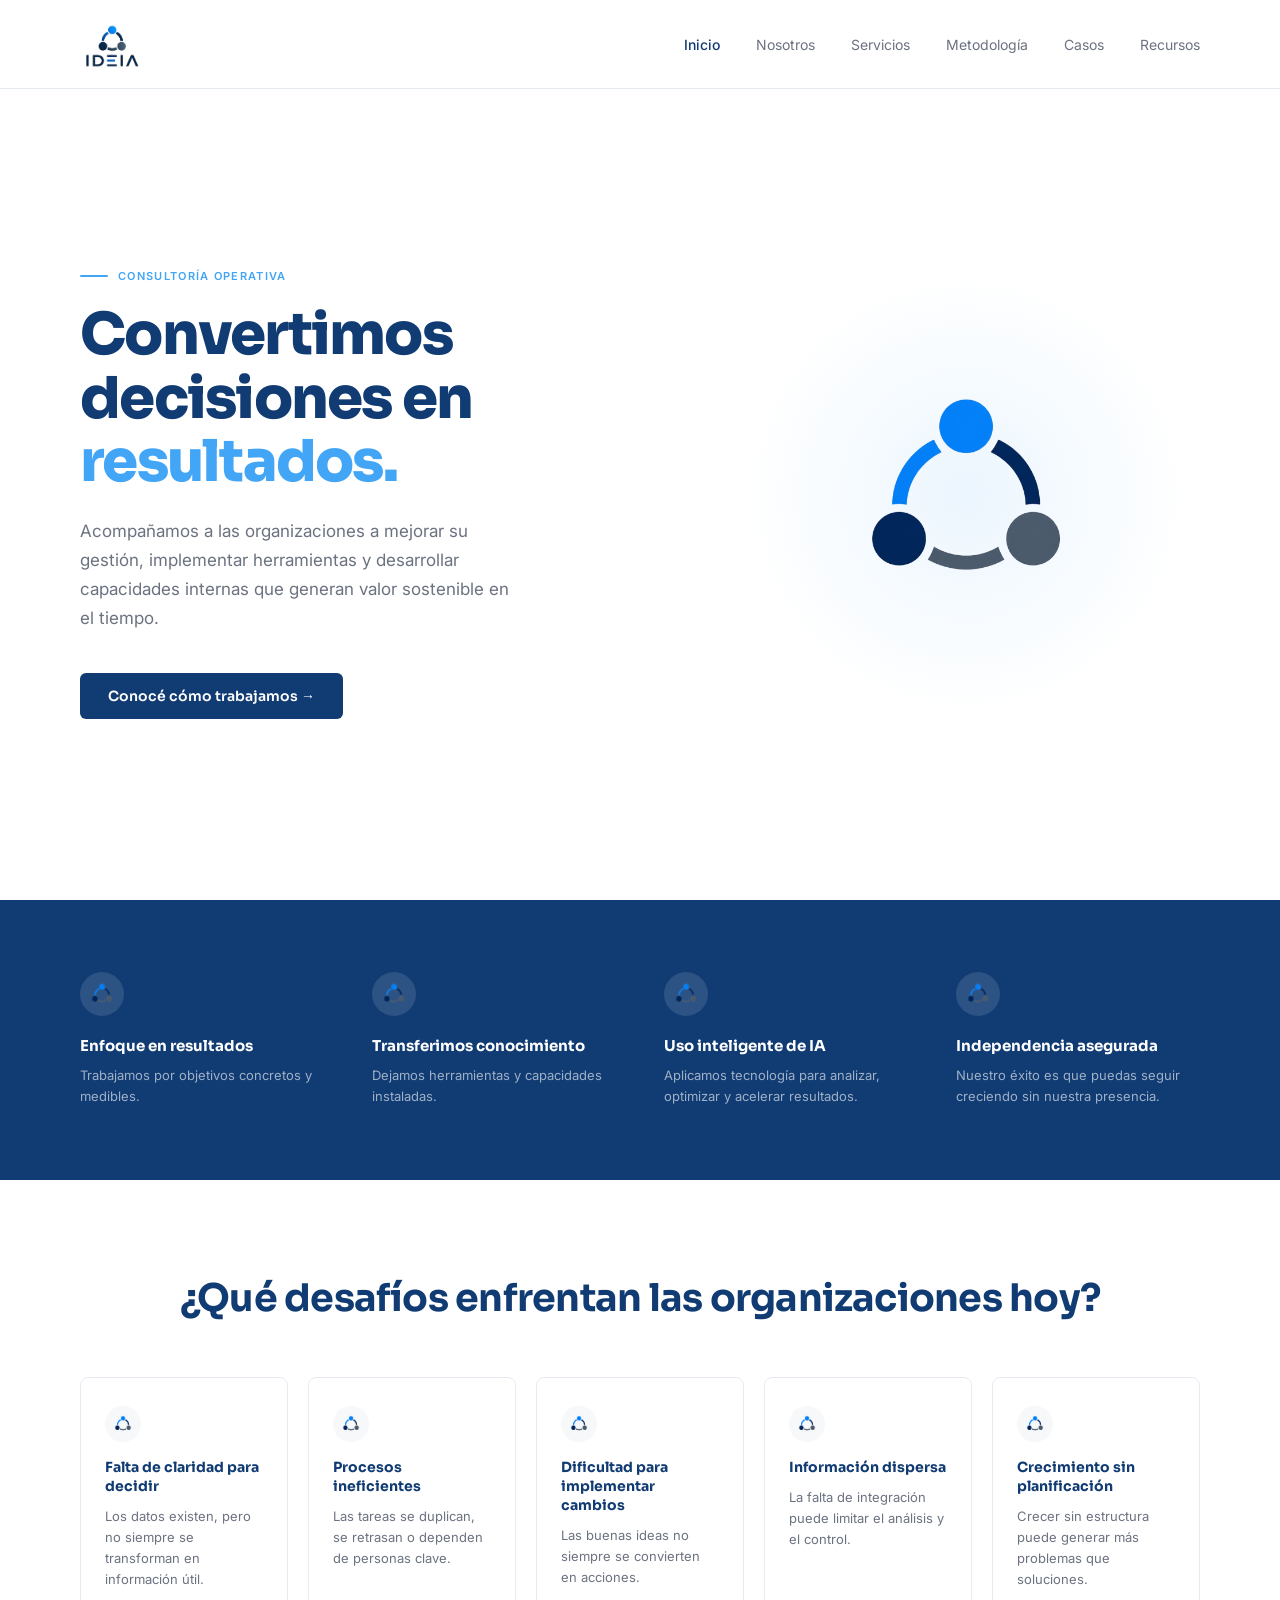
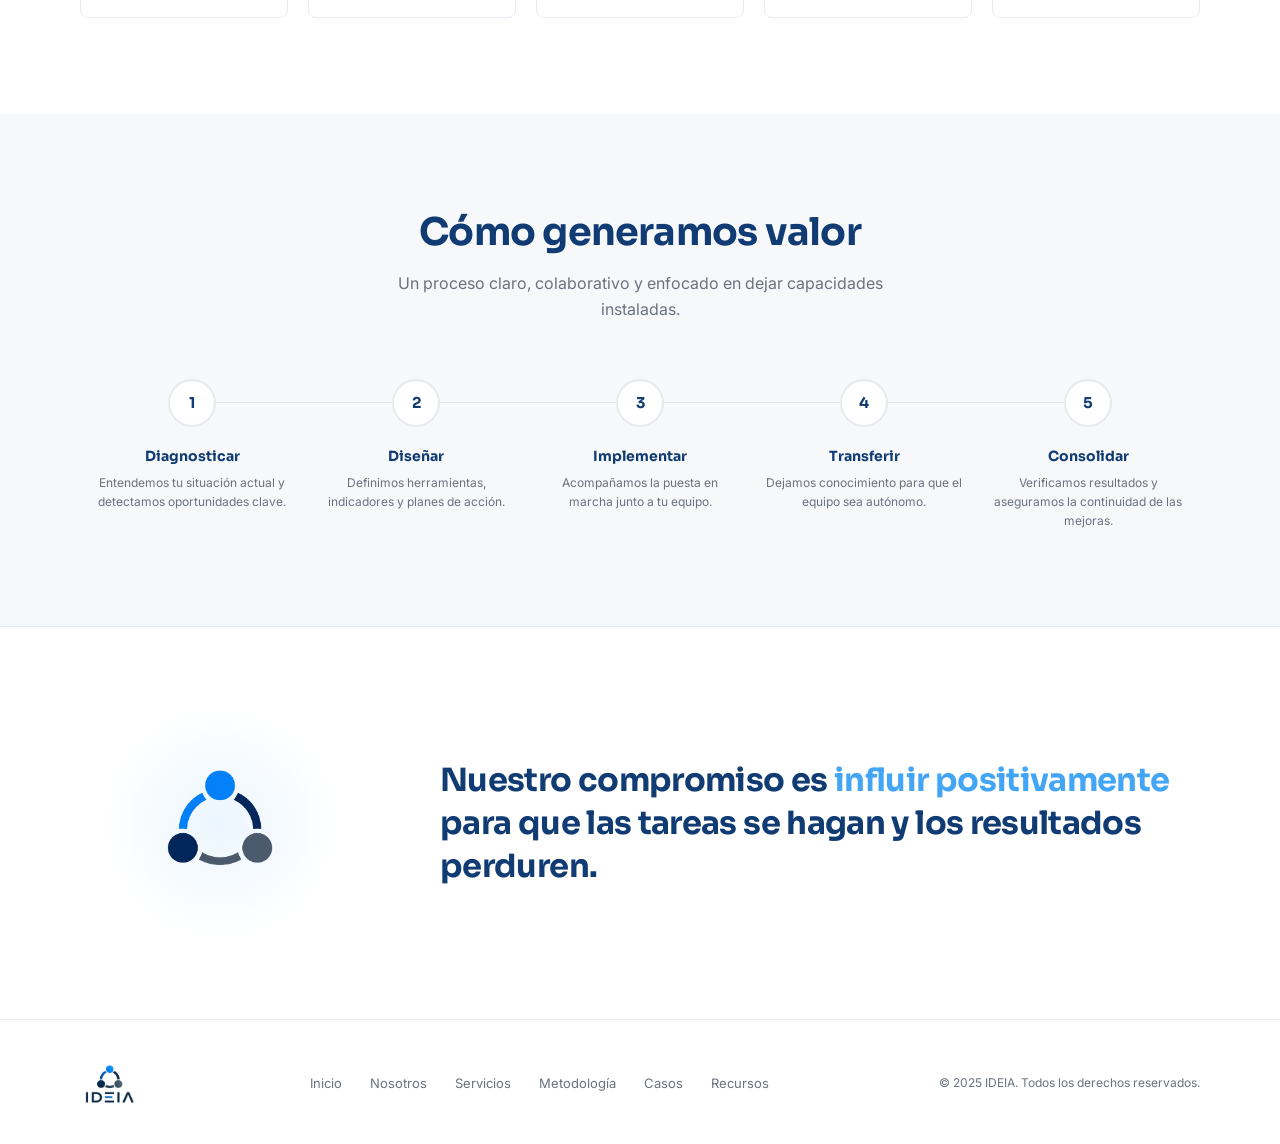
==== commit 96dd60fd: "Redesign completo — sitio multipágina fiel al Design Spec Master v1.0 - Reescritura total de index.h" ====
--- a/index.html
+++ b/index.html
@@ -4,1268 +4,457 @@
 <meta charset="UTF-8">
 <meta name="viewport" content="width=device-width, initial-scale=1.0">
 <title>IDEIA — Influir positivamente para que las cosas pasen.</title>
-<meta name="description" content="Ayudamos a organizaciones a mejorar procesos internos mediante automatización, inteligencia aplicada y experiencia operativa real.">
+<meta name="description" content="Acompañamos a las organizaciones a mejorar su gestión, implementar herramientas y desarrollar capacidades internas que generan valor sostenible.">
 <link rel="preconnect" href="https://fonts.googleapis.com">
 <link rel="preconnect" href="https://fonts.gstatic.com" crossorigin>
-<link href="https://fonts.googleapis.com/css2?family=Sora:wght@300;400;500;600;700;800&family=Inter:wght@300;400;500&display=swap" rel="stylesheet">
+<link href="https://fonts.googleapis.com/css2?family=Sora:wght@300;400;500;600;700;800&family=Inter:wght@300;400;500;600&display=swap" rel="stylesheet">
+<link rel="stylesheet" href="assets/css/main.css">
 <style>
-  *, *::before, *::after { box-sizing: border-box; margin: 0; padding: 0; }
-  :root {
-    --azul: #103B73;
-    --azul-dark: #0a2a54;
-    --azul-mid: #1a4d8f;
-    --electrico: #42A5F5;
-    --electrico-light: #6bb8f7;
-    --gris: #2E3138;
-    --blanco: #F7F8FA;
-    --blanco-puro: #ffffff;
-    --texto-muted: rgba(255,255,255,0.6);
-    --texto-muted-dark: #6b7280;
-    --border: rgba(255,255,255,0.12);
-    --border-light: rgba(16,59,115,0.12);
-  }
-  html { scroll-behavior: smooth; }
-  body {
-    font-family: 'Inter', sans-serif;
-    background: var(--blanco);
-    color: var(--gris);
-    overflow-x: hidden;
-  }
-  h1, h2, h3, h4, h5 { font-family: 'Sora', sans-serif; }
-
-  /* ── NAVBAR ── */
-  nav {
-    position: fixed; top: 0; left: 0; right: 0; z-index: 100;
-    background: #ffffff;
-    border-bottom: 1.5px solid rgba(16,59,115,0.1);
-    box-shadow: 0 2px 16px rgba(16,59,115,0.08);
-    backdrop-filter: blur(12px);
-  }
-  .nav-inner {
-    max-width: 1200px; margin: 0 auto;
-    padding: 0 32px; height: 80px;
-    display: flex; align-items: center; justify-content: space-between;
-  }
-  .nav-logo {
-    display: flex; align-items: center; gap: 14px;
-    text-decoration: none;
-  }
-  .nav-logo img { height: 80px; width: auto; }
-  .nav-links {
-    display: flex; align-items: center; gap: 32px;
-    list-style: none;
-  }
-  .nav-links a {
-    font-family: 'Inter', sans-serif;
-    font-size: 13px; font-weight: 400;
-    color: var(--texto-muted-dark);
-    text-decoration: none;
-    transition: color .2s;
-    letter-spacing: 0.02em;
-  }
-  .nav-links a:hover { color: var(--azul); }
-  .nav-cta {
-    font-family: 'Sora', sans-serif;
-    font-size: 12px; font-weight: 600;
-    color: #ffffff !important;
-    background: var(--azul);
-    border-radius: 100px;
-    padding: 9px 20px;
-    transition: background .2s, transform .1s !important;
-  }
-  .nav-cta:hover { background: var(--azul-mid) !important; transform: translateY(-1px); }
-
-  /* ── HERO ── */
-  .hero {
-    background: var(--azul);
-    padding-top: 80px;
-    position: relative; overflow: hidden;
-    min-height: 100vh;
-    display: flex; flex-direction: column;
-  }
-  .hero-bg-iso {
-    position: absolute; right: -80px; top: 50%;
-    transform: translateY(-50%);
-    width: 720px; height: 720px;
-    opacity: 0.09;
-    pointer-events: none;
-  }
-  .hero-content {
-    max-width: 1200px; margin: 0 auto; width: 100%;
-    padding: 80px 32px 0;
-    display: grid; grid-template-columns: 1fr 1fr;
-    gap: 60px; align-items: center;
-    flex: 1;
-  }
-  .hero-eyebrow {
-    font-family: 'Sora', sans-serif;
-    font-size: 11px; font-weight: 600;
-    letter-spacing: 0.14em; text-transform: uppercase;
-    color: var(--electrico);
-    margin-bottom: 20px;
-    display: flex; align-items: center; gap: 10px;
-  }
-  .hero-eyebrow::before {
-    content: '';
-    display: block; width: 32px; height: 2px;
-    background: var(--electrico);
-    border-radius: 2px;
-  }
-  .hero-h1 {
-    font-size: clamp(36px, 4vw, 56px);
-    font-weight: 800; line-height: 1.12;
-    color: #fff;
-    margin-bottom: 24px;
-    letter-spacing: -0.02em;
-  }
-  .hero-h1 em {
-    font-style: normal; color: var(--electrico);
-  }
-  .hero-sub {
-    font-size: 17px; font-weight: 300; line-height: 1.7;
-    color: var(--texto-muted-dark);
-    max-width: 460px;
-    margin-bottom: 40px;
-  }
-  .hero-btns {
-    display: flex; gap: 14px; flex-wrap: wrap;
-    margin-bottom: 56px;
-  }
-  .btn-primary {
-    font-family: 'Sora', sans-serif;
-    font-size: 13px; font-weight: 600;
-    background: var(--electrico);
-    color: var(--azul);
-    border: none; border-radius: 100px;
-    padding: 14px 28px; cursor: pointer;
-    text-decoration: none; display: inline-block;
-    transition: background .2s, transform .1s;
-  }
-  .btn-primary:hover { background: var(--electrico-light); transform: translateY(-2px); }
-  .btn-ghost {
-    font-family: 'Sora', sans-serif;
-    font-size: 13px; font-weight: 500;
-    color: rgba(255,255,255,0.75);
-    border: 1.5px solid rgba(255,255,255,0.25);
-    border-radius: 100px;
-    padding: 14px 28px; cursor: pointer;
-    text-decoration: none; display: inline-block;
-    transition: border-color .2s, color .2s;
-  }
-  .btn-ghost:hover { border-color: rgba(255,255,255,0.6); color: #fff; }
-  .hero-stats {
-    display: flex; gap: 40px;
-    padding-top: 32px;
-    border-top: 1px solid var(--border);
-  }
-  .hero-stat-num {
-    font-family: 'Sora', sans-serif;
-    font-size: 30px; font-weight: 800;
-    color: #fff; line-height: 1;
-  }
-  .hero-stat-label {
-    font-size: 12px; color: var(--texto-muted-dark);
-    margin-top: 6px; line-height: 1.4;
-  }
-  .hero-img-col {
-    position: relative;
-    display: flex; align-items: flex-end;
-    padding-bottom: 0;
-  }
-  .hero-img-frame {
-    width: 100%; height: 460px;
-    border-radius: 24px 24px 0 0;
-    background: linear-gradient(160deg, rgba(66,165,245,0.18) 0%, rgba(16,59,115,0.4) 100%);
-    border: 1px solid rgba(66,165,245,0.2);
-    display: flex; flex-direction: column;
-    align-items: center; justify-content: center;
-    position: relative; overflow: hidden;
-    gap: 12px;
-  }
-  .hero-img-frame img.hero-photo {
-    position: absolute; inset: 0;
-    width: 100%; height: 100%;
-    object-fit: cover;
-    opacity: 0.35;
-    border-radius: 24px 24px 0 0;
-  }
-  .hero-img-iso {
-    position: relative; z-index: 1;
-    width: 180px; height: 180px;
-    opacity: 0.85;
-  }
-  .hero-img-tag {
-    position: relative; z-index: 1;
-    font-family: 'Sora', sans-serif;
-    font-size: 11px; font-weight: 600;
-    letter-spacing: 0.1em; text-transform: uppercase;
-    color: rgba(255,255,255,0.5);
-  }
-  .hero-pills {
-    background: rgba(10,42,84,0.8);
-    border-top: 1px solid var(--border);
-    padding: 14px 32px;
-    display: flex; gap: 8px; align-items: center;
-    justify-content: center; flex-wrap: wrap;
-  }
-  .hero-pill {
-    font-size: 12px; color: rgba(255,255,255,0.45);
-    display: flex; align-items: center; gap: 6px;
-  }
-  .hero-pill-dot {
-    width: 4px; height: 4px; border-radius: 50%;
-    background: rgba(66,165,245,0.4);
-  }
-
-  /* ── SECTION BASE ── */
-  section { position: relative; }
-  .section-inner {
-    max-width: 1200px; margin: 0 auto;
-    padding: 100px 32px;
-  }
-  .section-tag {
-    font-family: 'Sora', sans-serif;
-    font-size: 11px; font-weight: 600;
-    letter-spacing: 0.14em; text-transform: uppercase;
-    color: var(--electrico);
-    margin-bottom: 14px;
-    display: flex; align-items: center; gap: 10px;
-  }
-  .section-tag::before {
-    content: ''; display: block;
-    width: 24px; height: 2px;
-    background: var(--electrico); border-radius: 2px;
-  }
-  .section-h2 {
-    font-size: clamp(28px, 3vw, 42px);
-    font-weight: 700; line-height: 1.18;
-    color: var(--azul);
-    letter-spacing: -0.02em;
-    margin-bottom: 16px;
-  }
-  .section-sub {
-    font-size: 17px; font-weight: 300; line-height: 1.7;
-    color: var(--texto-muted-dark); max-width: 560px;
-  }
-  .section-header { margin-bottom: 56px; }
-
-  /* ── TRANSFORMACIÓN ── */
-  .transform-sec {
-    background: #fff;
-    border-top: 1px solid rgba(16,59,115,0.08);
-  }
-  .transform-grid {
-    display: grid; grid-template-columns: 1fr 64px 1fr;
-    gap: 24px; align-items: center;
-    max-width: 860px;
-  }
-  .transform-col-header {
-    font-family: 'Sora', sans-serif;
-    font-size: 11px; font-weight: 600;
-    letter-spacing: 0.1em; text-transform: uppercase;
-    margin-bottom: 12px;
-    padding: 0 4px;
-  }
-  .col-bad .transform-col-header { color: #A32D2D; }
-  .col-good .transform-col-header { color: #185FA5; }
-  .transform-item {
-    display: flex; align-items: flex-start; gap: 10px;
-    padding: 12px 16px;
-    border-radius: 10px;
-    font-size: 14px; font-weight: 400; line-height: 1.5;
-    margin-bottom: 8px;
-  }
-  .transform-item:last-child { margin-bottom: 0; }
-  .item-bad { background: #FEF2F2; color: #7F1D1D; }
-  .item-bad svg { flex-shrink: 0; color: #EF4444; margin-top: 1px; }
-  .item-good { background: #EFF6FF; color: #1e3a5f; }
-  .item-good svg { flex-shrink: 0; color: #3B82F6; margin-top: 1px; }
-  .arrow-center {
-    display: flex; align-items: center; justify-content: center;
-    margin-top: 28px;
-  }
-  .arrow-circle {
-    width: 48px; height: 48px; border-radius: 50%;
-    background: var(--electrico);
-    display: flex; align-items: center; justify-content: center;
-    box-shadow: 0 0 0 8px rgba(66,165,245,0.12);
-  }
-  .arrow-circle svg { color: #fff; }
-
-  /* ── SERVICIOS ── */
-  .services-sec { background: var(--blanco); }
-  .services-grid {
-    display: grid; grid-template-columns: repeat(2, 1fr);
-    gap: 24px;
-  }
-  .service-card {
-    background: #fff;
-    border: 1px solid rgba(16,59,115,0.1);
-    border-radius: 20px;
-    padding: 36px 32px;
-    transition: border-color .25s, transform .2s;
-    position: relative; overflow: hidden;
-  }
-  .service-card::before {
-    content: '';
-    position: absolute; top: 0; left: 0; right: 0;
-    height: 3px;
-    background: linear-gradient(90deg, var(--electrico), transparent);
-    opacity: 0;
-    transition: opacity .25s;
-  }
-  .service-card:hover { border-color: rgba(66,165,245,0.4); transform: translateY(-4px); }
-  .service-card:hover::before { opacity: 1; }
-  .service-icon {
-    width: 52px; height: 52px; border-radius: 14px;
-    background: #EFF6FF;
-    display: flex; align-items: center; justify-content: center;
-    margin-bottom: 22px; color: var(--azul);
-  }
-  .service-icon svg { width: 24px; height: 24px; }
-  .service-num {
-    font-family: 'Sora', sans-serif;
-    font-size: 11px; font-weight: 700;
-    color: var(--electrico); letter-spacing: 0.1em;
-    margin-bottom: 10px;
-  }
-  .service-title {
-    font-size: 19px; font-weight: 700;
-    color: var(--azul); margin-bottom: 12px;
-    line-height: 1.25;
-  }
-  .service-desc {
-    font-size: 14px; font-weight: 300; line-height: 1.75;
-    color: var(--texto-muted-dark);
-  }
-
-  /* ── ISO DIVIDER ── */
-  .iso-divider {
-    display: flex; align-items: center; gap: 20px;
-    padding: 0 32px;
-    max-width: 1200px; margin: 0 auto;
-  }
-  .divider-line { flex: 1; height: 1px; background: rgba(16,59,115,0.1); }
-  .divider-iso { width: 40px; height: 40px; opacity: 0.18; }
-  .divider-label {
-    font-family: 'Sora', sans-serif;
-    font-size: 11px; font-weight: 600;
-    letter-spacing: 0.14em; text-transform: uppercase;
-    color: rgba(16,59,115,0.35);
-  }
-
-  /* ── PROYECTOS ── */
-  .projects-sec { background: #fff; }
-  .projects-grid {
-    display: grid; grid-template-columns: repeat(2, 1fr);
-    gap: 28px;
-  }
-  .project-card {
-    border: 1px solid rgba(16,59,115,0.1);
-    border-radius: 20px; overflow: hidden;
-    transition: border-color .25s, transform .2s;
-  }
-  .project-card:hover { border-color: rgba(66,165,245,0.4); transform: translateY(-4px); }
-  .project-img-area {
-    height: 180px;
-    background: linear-gradient(135deg, #EFF6FF 0%, #DBEAFE 100%);
-    position: relative;
-    display: flex; align-items: center; justify-content: center;
-    overflow: hidden;
-  }
-  .project-img-area::after {
-    content: '';
-    position: absolute; inset: 0;
-    background: rgba(16,59,115,0.08);
-  }
-  .project-img-iso {
-    width: 60px; height: 60px; opacity: 0.15;
-    position: relative; z-index: 1;
-  }
-  .project-sector-badge {
-    position: absolute; bottom: 14px; left: 14px; z-index: 2;
-    font-family: 'Sora', sans-serif;
-    font-size: 10px; font-weight: 700;
-    letter-spacing: 0.1em; text-transform: uppercase;
-    color: #fff;
-    background: var(--azul);
-    border-radius: 100px; padding: 5px 12px;
-  }
-  .project-body { padding: 24px 24px 26px; }
-  .project-title {
-    font-size: 16px; font-weight: 600;
-    color: var(--azul); line-height: 1.4;
-    margin-bottom: 10px;
-  }
-  .project-desc {
-    font-size: 13px; font-weight: 300; line-height: 1.65;
-    color: var(--texto-muted-dark); margin-bottom: 16px;
-  }
-  .project-tag {
-    display: inline-flex; align-items: center; gap: 6px;
-    font-family: 'Sora', sans-serif;
-    font-size: 11px; font-weight: 600;
-    color: #185FA5; background: #EFF6FF;
-    border-radius: 100px; padding: 5px 12px;
-  }
-
-  /* ── PROCESO ── */
-  .process-sec { background: var(--blanco); }
-  .process-steps {
-    display: grid; grid-template-columns: repeat(5, 1fr);
-    gap: 0; position: relative;
-  }
-  .process-steps::before {
-    content: '';
-    position: absolute; top: 22px; left: 64px; right: 64px;
-    height: 2px; background: rgba(66,165,245,0.25);
-    z-index: 0;
-  }
-  .process-step { text-align: center; position: relative; }
-  .step-num {
-    width: 44px; height: 44px; border-radius: 50%;
-    background: var(--azul); color: #fff;
-    display: flex; align-items: center; justify-content: center;
-    margin: 0 auto 16px;
-    font-family: 'Sora', sans-serif;
-    font-size: 14px; font-weight: 700;
-    position: relative; z-index: 1;
-    border: 3px solid var(--blanco);
-  }
-  .process-step:last-child .step-num {
-    background: var(--electrico);
-    box-shadow: 0 0 0 6px rgba(66,165,245,0.15);
-  }
-  .step-title {
-    font-family: 'Sora', sans-serif;
-    font-size: 13px; font-weight: 600;
-    color: var(--azul); margin-bottom: 8px;
-  }
-  .step-desc {
-    font-size: 12px; font-weight: 300; line-height: 1.6;
-    color: var(--texto-muted-dark);
-    padding: 0 8px;
-  }
-
-  /* ── CTA MID ── */
-  .cta-mid {
-    background: var(--azul);
-    position: relative; overflow: hidden;
-  }
-  .cta-mid-bg {
-    position: absolute; right: 5%; top: 50%;
-    transform: translateY(-50%);
-    width: 480px; height: 480px; opacity: 0.05;
-    pointer-events: none;
-  }
-  .cta-inner {
-    max-width: 1200px; margin: 0 auto;
-    padding: 80px 32px;
-    display: flex; align-items: center; justify-content: space-between;
-    gap: 60px;
-  }
-  .cta-text { position: relative; z-index: 1; }
-  .cta-eyebrow {
-    font-family: 'Sora', sans-serif;
-    font-size: 11px; font-weight: 600;
-    letter-spacing: 0.14em; text-transform: uppercase;
-    color: var(--electrico); margin-bottom: 16px;
-  }
-  .cta-h2 {
-    font-size: clamp(26px, 3vw, 40px);
-    font-weight: 700; color: #fff; line-height: 1.2;
-    letter-spacing: -0.02em; margin-bottom: 16px;
-  }
-  .cta-sub {
-    font-size: 16px; font-weight: 300; line-height: 1.6;
-    color: rgba(255,255,255,0.55); max-width: 440px;
-  }
-  .cta-actions {
-    display: flex; gap: 14px; flex-shrink: 0;
-    position: relative; z-index: 1;
-  }
-  .btn-whatsapp {
-    font-family: 'Sora', sans-serif;
-    font-size: 13px; font-weight: 600;
-    color: rgba(255,255,255,0.8);
-    border: 1.5px solid rgba(255,255,255,0.25);
-    border-radius: 100px;
-    padding: 14px 28px; cursor: pointer;
-    text-decoration: none; display: inline-flex;
-    align-items: center; gap: 8px;
-    transition: border-color .2s, color .2s;
-  }
-  .btn-whatsapp:hover { border-color: rgba(255,255,255,0.5); color: #fff; }
-
-  /* ── DIFERENCIAL ── */
-  .diferencial-sec { background: #fff; }
-  .diferencial-grid {
-    display: grid; grid-template-columns: 1fr 1fr;
-    gap: 80px; align-items: center;
-  }
-  .diferencial-text {}
-  .diferencial-quote {
-    font-family: 'Sora', sans-serif;
-    font-size: clamp(22px, 2.5vw, 32px);
-    font-weight: 700; line-height: 1.3;
-    color: var(--azul); margin-bottom: 24px;
-    letter-spacing: -0.01em;
-  }
-  .diferencial-quote em {
-    font-style: normal; color: var(--electrico);
-  }
-  .diferencial-body {
-    font-size: 15px; font-weight: 300; line-height: 1.8;
-    color: var(--texto-muted-dark); margin-bottom: 32px;
-  }
-  .valores-grid {
-    display: grid; grid-template-columns: 1fr 1fr;
-    gap: 16px;
-  }
-  .valor-item {
-    display: flex; align-items: flex-start; gap: 12px;
-    padding: 16px;
-    background: var(--blanco);
-    border-radius: 12px;
-    border: 1px solid rgba(16,59,115,0.07);
-  }
-  .valor-dot {
-    width: 8px; height: 8px; border-radius: 50%;
-    background: var(--electrico); flex-shrink: 0;
-    margin-top: 5px;
-  }
-  .valor-title {
-    font-family: 'Sora', sans-serif;
-    font-size: 13px; font-weight: 600;
-    color: var(--azul); margin-bottom: 4px;
-  }
-  .valor-desc {
-    font-size: 12px; font-weight: 300; line-height: 1.5;
-    color: var(--texto-muted-dark);
-  }
-  .diferencial-img {
-    background: linear-gradient(135deg, #EFF6FF 0%, #DBEAFE 100%); background-image: url([data-uri]); background-size: cover; background-position: center;
-    border-radius: 24px; height: 480px;
-    display: flex; align-items: center; justify-content: center;
-    position: relative; overflow: hidden;
-    border: 1px solid rgba(16,59,115,0.08);
-  }
-  .diferencial-img-iso {
-    width: 160px; height: 160px; opacity: 0.12;
-  }
-  .diferencial-img-tag {
-    position: absolute; bottom: 28px; left: 28px;
-    font-family: 'Sora', sans-serif;
-    font-size: 11px; font-weight: 600;
-    letter-spacing: 0.1em; text-transform: uppercase;
-    color: rgba(16,59,115,0.4);
-  }
-
-  /* ── CONTACTO ── */
-  .contacto-sec { background: var(--blanco); }
-  .contacto-grid {
-    display: grid; grid-template-columns: 1fr 1.1fr;
-    gap: 80px; align-items: start;
-  }
-  .contacto-info {}
-  .contacto-items { display: flex; flex-direction: column; gap: 24px; margin-top: 40px; }
-  .contacto-item {
-    display: flex; align-items: flex-start; gap: 16px;
-  }
-  .contacto-icon {
-    width: 44px; height: 44px; border-radius: 12px;
-    background: #EFF6FF; flex-shrink: 0;
-    display: flex; align-items: center; justify-content: center;
-    color: var(--azul);
-  }
-  .contacto-item-title {
-    font-family: 'Sora', sans-serif;
-    font-size: 12px; font-weight: 600;
-    letter-spacing: 0.06em; text-transform: uppercase;
-    color: var(--texto-muted-dark); margin-bottom: 4px;
-  }
-  .contacto-item-val {
-    font-size: 15px; font-weight: 400; color: var(--azul);
-  }
-  .contacto-form {}
-  .form-card {
-    background: #fff;
-    border: 1px solid rgba(16,59,115,0.1);
-    border-radius: 24px; padding: 40px;
-  }
-  .form-row { display: grid; grid-template-columns: 1fr 1fr; gap: 16px; }
-  .form-group { margin-bottom: 16px; }
-  .form-group label {
-    display: block;
-    font-family: 'Sora', sans-serif;
-    font-size: 11px; font-weight: 600;
-    letter-spacing: 0.06em; text-transform: uppercase;
-    color: var(--texto-muted-dark); margin-bottom: 8px;
-  }
-  .form-group input,
-  .form-group textarea,
-  .form-group select {
-    width: 100%; padding: 12px 16px;
-    border: 1.5px solid rgba(16,59,115,0.12);
-    border-radius: 10px;
-    font-family: 'Inter', sans-serif;
-    font-size: 14px; color: var(--gris);
-    background: var(--blanco);
-    outline: none; transition: border-color .2s;
-    appearance: none;
-  }
-  .form-group input:focus,
-  .form-group textarea:focus,
-  .form-group select:focus { border-color: var(--electrico); }
-  .form-group textarea { height: 100px; resize: none; }
-  .form-submit-btn {
-    width: 100%; padding: 16px;
-    background: var(--azul); color: #fff;
-    border: none; border-radius: 12px;
-    font-family: 'Sora', sans-serif;
-    font-size: 14px; font-weight: 700;
-    cursor: pointer;
-    transition: background .2s;
-    margin-top: 8px;
-    letter-spacing: 0.02em;
-  }
-  .form-submit-btn:hover { background: var(--azul-mid); }
-  .form-note {
-    font-size: 12px; text-align: center;
-    color: var(--texto-muted-dark); margin-top: 14px;
-  }
-
-  /* ── FOOTER ── */
-  footer {
-    background: var(--azul-dark);
-    border-top: 1px solid var(--border);
-    padding: 48px 32px 32px;
-  }
-  .footer-inner {
-    max-width: 1200px; margin: 0 auto;
-    display: grid; grid-template-columns: 1.5fr 1fr 1fr;
-    gap: 60px; margin-bottom: 48px;
-  }
-  .footer-brand-logo {
-    display: flex; align-items: center; gap: 12px;
-    margin-bottom: 16px;
-  }
-  .footer-brand-logo img {
-    height: 28px; width: auto; filter: brightness(10);
-  }
-  .footer-claim {
-    font-size: 13px; font-weight: 300; line-height: 1.7;
-    color: rgba(255,255,255,0.4); max-width: 260px;
-  }
-  .footer-col-title {
-    font-family: 'Sora', sans-serif;
-    font-size: 11px; font-weight: 600;
-    letter-spacing: 0.1em; text-transform: uppercase;
-    color: rgba(255,255,255,0.35); margin-bottom: 20px;
-  }
-  .footer-links { list-style: none; display: flex; flex-direction: column; gap: 12px; }
-  .footer-links a {
-    font-size: 13px; color: rgba(255,255,255,0.5);
-    text-decoration: none; transition: color .2s;
-  }
-  .footer-links a:hover { color: #fff; }
-  .footer-bottom {
-    border-top: 1px solid var(--border);
-    padding-top: 24px;
-    display: flex; align-items: center; justify-content: space-between;
-  }
-  .footer-copy {
-    font-size: 12px; color: rgba(255,255,255,0.3);
-  }
-  .footer-socials {
-    display: flex; gap: 16px;
-  }
-  .footer-social {
-    width: 36px; height: 36px; border-radius: 8px;
-    border: 1px solid rgba(255,255,255,0.12);
-    display: flex; align-items: center; justify-content: center;
-    color: rgba(255,255,255,0.4); text-decoration: none;
-    transition: border-color .2s, color .2s;
-  }
-  .footer-social:hover { border-color: rgba(255,255,255,0.3); color: #fff; }
-  .footer-social svg { width: 16px; height: 16px; }
-
-  /* ── REVEAL ANIMATIONS ── */
-  .reveal {
-    opacity: 0; transform: translateY(24px);
-    transition: opacity 0.6s cubic-bezier(0.16,1,0.3,1), transform 0.6s cubic-bezier(0.16,1,0.3,1);
-  }
-  .reveal.visible { opacity: 1; transform: translateY(0); }
-  .reveal-delay-1 { transition-delay: 0.1s; }
-  .reveal-delay-2 { transition-delay: 0.2s; }
-  .reveal-delay-3 { transition-delay: 0.3s; }
-  .reveal-delay-4 { transition-delay: 0.4s; }
-
-  /* ── RESPONSIVE ── */
-  @media (max-width: 900px) {
-    .hero-content { grid-template-columns: 1fr; padding-bottom: 0; }
-    .hero-img-col { display: none; }
-    .services-grid { grid-template-columns: 1fr; }
-    .projects-grid { grid-template-columns: 1fr; }
-    .process-steps { grid-template-columns: 1fr; }
-    .process-steps::before { display: none; }
-    .transform-grid { grid-template-columns: 1fr; }
-    .arrow-center { display: none; }
-    .cta-inner { flex-direction: column; }
-    .cta-actions { width: 100%; }
-    .diferencial-grid { grid-template-columns: 1fr; }
-    .diferencial-img { height: 220px; }
-    .contacto-grid { grid-template-columns: 1fr; }
-    .footer-inner { grid-template-columns: 1fr; gap: 32px; }
-    .nav-links { display: none; }
-    .form-row { grid-template-columns: 1fr; }
-  }
+
+/* ── HERO ── */
+.hero {
+  padding-top: var(--nav-h);
+  min-height: 100vh;
+  display: flex;
+  align-items: center;
+  background: var(--blanco);
+}
+.hero-inner {
+  max-width: 1200px;
+  margin: 0 auto;
+  padding: 80px 40px;
+  display: grid;
+  grid-template-columns: 55fr 45fr;
+  gap: 80px;
+  align-items: center;
+  width: 100%;
+}
+.hero-h1 {
+  font-size: clamp(38px, 4.5vw, 58px);
+  font-weight: 800;
+  line-height: 1.1;
+  letter-spacing: -0.03em;
+  color: var(--azul);
+  margin-bottom: 24px;
+}
+.hero-h1 .accent { color: var(--electrico); }
+.hero-sub {
+  font-size: 17px;
+  font-weight: 400;
+  line-height: 1.7;
+  color: var(--muted);
+  max-width: 440px;
+  margin-bottom: 40px;
+}
+.hero-visual {
+  display: flex;
+  align-items: center;
+  justify-content: center;
+  position: relative;
+}
+.hero-visual::before {
+  content: '';
+  position: absolute;
+  width: 480px;
+  height: 480px;
+  background: radial-gradient(circle, rgba(66,165,245,0.1) 0%, transparent 65%);
+  border-radius: 50%;
+  pointer-events: none;
+}
+.hero-iso {
+  width: 360px;
+  height: 360px;
+  object-fit: contain;
+  position: relative;
+  z-index: 1;
+}
+
+/* ── DIFERENCIALES ── */
+.diferenciales {
+  background: var(--azul);
+  padding: 72px 0;
+}
+.dif-grid {
+  max-width: 1200px;
+  margin: 0 auto;
+  padding: 0 40px;
+  display: grid;
+  grid-template-columns: repeat(4, 1fr);
+  gap: 48px;
+}
+.dif-iso-wrap {
+  width: 44px;
+  height: 44px;
+  border-radius: 50%;
+  background: rgba(255,255,255,0.12);
+  overflow: hidden;
+  display: flex;
+  align-items: center;
+  justify-content: center;
+  margin-bottom: 20px;
+}
+.dif-iso {
+  width: 38px;
+  height: 38px;
+  object-fit: contain;
+}
+.dif-title {
+  font-family: 'Sora', sans-serif;
+  font-size: 15px;
+  font-weight: 700;
+  color: #fff;
+  margin-bottom: 10px;
+}
+.dif-desc {
+  font-size: 13px;
+  line-height: 1.65;
+  color: rgba(255,255,255,0.6);
+}
+
+/* ── DESAFÍOS ── */
+.desafios {
+  padding: 96px 0;
+  background: var(--blanco);
+}
+.desafios-grid {
+  display: grid;
+  grid-template-columns: repeat(5, 1fr);
+  gap: 20px;
+}
+.desafio-card {
+  padding: 28px 24px;
+  border: 1px solid var(--border);
+  border-radius: 8px;
+}
+.desafio-iso-wrap {
+  width: 36px;
+  height: 36px;
+  border-radius: 50%;
+  overflow: hidden;
+  background: var(--humo);
+  display: flex;
+  align-items: center;
+  justify-content: center;
+  margin-bottom: 16px;
+}
+.desafio-iso {
+  width: 30px;
+  height: 30px;
+  object-fit: contain;
+}
+.desafio-title {
+  font-family: 'Sora', sans-serif;
+  font-size: 14px;
+  font-weight: 700;
+  color: var(--azul);
+  margin-bottom: 10px;
+  line-height: 1.35;
+}
+.desafio-desc {
+  font-size: 13px;
+  color: var(--muted);
+  line-height: 1.6;
+}
+
+/* ── METODOLOGÍA PREVIEW ── */
+.metodo-preview {
+  background: var(--humo);
+  padding: 96px 0;
+}
+.pasos {
+  display: grid;
+  grid-template-columns: repeat(5, 1fr);
+  position: relative;
+}
+.pasos::after {
+  content: '';
+  position: absolute;
+  top: 23px;
+  left: calc(10% + 24px);
+  right: calc(10% + 24px);
+  height: 1px;
+  background: var(--border);
+  pointer-events: none;
+}
+.paso {
+  display: flex;
+  flex-direction: column;
+  align-items: center;
+  text-align: center;
+  padding: 0 12px;
+  position: relative;
+  z-index: 1;
+}
+.paso-num {
+  width: 48px;
+  height: 48px;
+  border-radius: 50%;
+  border: 2px solid var(--border);
+  background: var(--blanco);
+  display: flex;
+  align-items: center;
+  justify-content: center;
+  font-family: 'Sora', sans-serif;
+  font-size: 15px;
+  font-weight: 700;
+  color: var(--azul);
+  margin-bottom: 20px;
+  flex-shrink: 0;
+}
+.paso-label {
+  font-family: 'Sora', sans-serif;
+  font-size: 14px;
+  font-weight: 700;
+  color: var(--azul);
+  margin-bottom: 8px;
+}
+.paso-desc {
+  font-size: 12px;
+  color: var(--muted);
+  line-height: 1.6;
+}
+
+/* ── CIERRE ── */
+.cierre {
+  padding: 96px 0;
+  border-top: 1px solid var(--border);
+}
+.cierre-inner {
+  max-width: 1200px;
+  margin: 0 auto;
+  padding: 0 40px;
+  display: grid;
+  grid-template-columns: 280px 1fr;
+  gap: 80px;
+  align-items: center;
+}
+.cierre-iso-wrap {
+  position: relative;
+  display: flex;
+  align-items: center;
+  justify-content: center;
+}
+.cierre-iso-wrap::before {
+  content: '';
+  position: absolute;
+  width: 260px;
+  height: 260px;
+  background: radial-gradient(circle, rgba(66,165,245,0.1) 0%, transparent 65%);
+  border-radius: 50%;
+}
+.cierre-iso {
+  width: 200px;
+  height: 200px;
+  object-fit: contain;
+  position: relative;
+  z-index: 1;
+}
+.cierre-text {
+  font-family: 'Sora', sans-serif;
+  font-size: clamp(22px, 2.5vw, 32px);
+  font-weight: 700;
+  line-height: 1.35;
+  color: var(--azul);
+  letter-spacing: -0.02em;
+}
+.cierre-text .accent { color: var(--electrico); }
+
+/* ── RESPONSIVE ── */
+@media (max-width: 960px) {
+  .hero-inner { grid-template-columns: 1fr; padding: 60px 40px; }
+  .hero-visual { display: none; }
+  .dif-grid { grid-template-columns: repeat(2, 1fr); }
+  .desafios-grid { grid-template-columns: repeat(2, 1fr); }
+  .pasos { grid-template-columns: 1fr; gap: 40px; }
+  .pasos::after { display: none; }
+  .cierre-inner { grid-template-columns: 1fr; }
+  .cierre-iso-wrap { display: none; }
+}
+@media (max-width: 640px) {
+  .hero-inner { padding: 40px 20px; }
+  .dif-grid { padding: 0 20px; gap: 32px; }
+  .desafios-grid { grid-template-columns: 1fr; }
+}
 </style>
 </head>
 <body>
 
-<!-- ╔══════════════════════════════╗ -->
-<!-- ║           NAVBAR             ║ -->
-<!-- ╚══════════════════════════════╝ -->
-<nav>
+<!-- NAV -->
+<nav class="site-nav">
   <div class="nav-inner">
-    <a href="#" class="nav-logo">
-      <img src="[data-uri]" alt="IDEIA" style="height:68px;width:auto;">
+    <a href="index.html" class="nav-logo">
+      <img src="assets/branding/ideia_logo.png" alt="IDEIA">
     </a>
-    <ul class="nav-links">
-      <li><a href="#que-hacemos">Qué hacemos</a></li>
-      <li><a href="#proyectos">Proyectos</a></li>
-      <li><a href="#como-trabajamos">Cómo trabajamos</a></li>
-      <li><a href="#contacto" class="nav-cta">Agendar reunión</a></li>
+    <ul class="nav-menu">
+      <li><a href="index.html" class="active">Inicio</a></li>
+      <li><a href="nosotros.html">Nosotros</a></li>
+      <li><a href="servicios.html">Servicios</a></li>
+      <li><a href="metodologia.html">Metodología</a></li>
+      <li><a href="casos.html">Casos</a></li>
+      <li><a href="recursos.html">Recursos</a></li>
     </ul>
   </div>
 </nav>
 
-<!-- ╔══════════════════════════════╗ -->
-<!-- ║            HERO              ║ -->
-<!-- ╚══════════════════════════════╝ -->
-<section class="hero" id="inicio">
-  <img class="hero-bg-iso" src="[data-uri]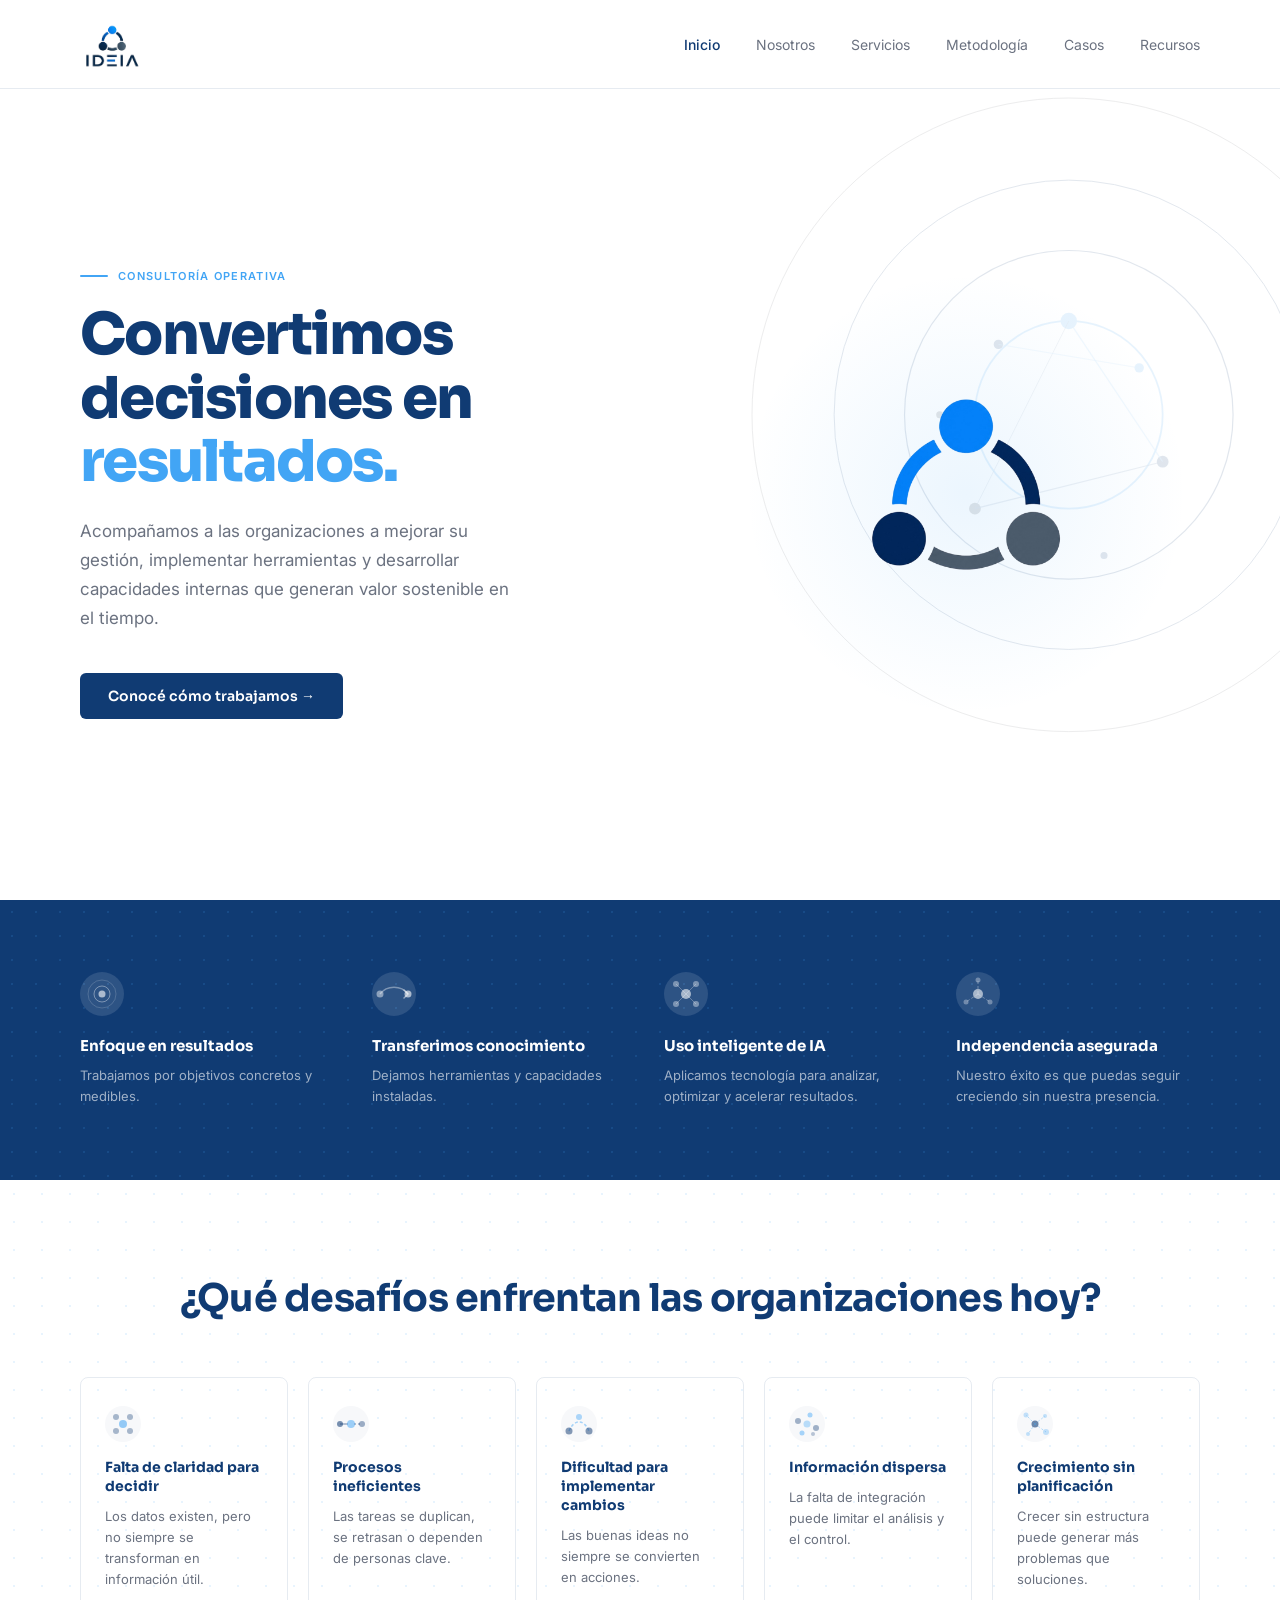
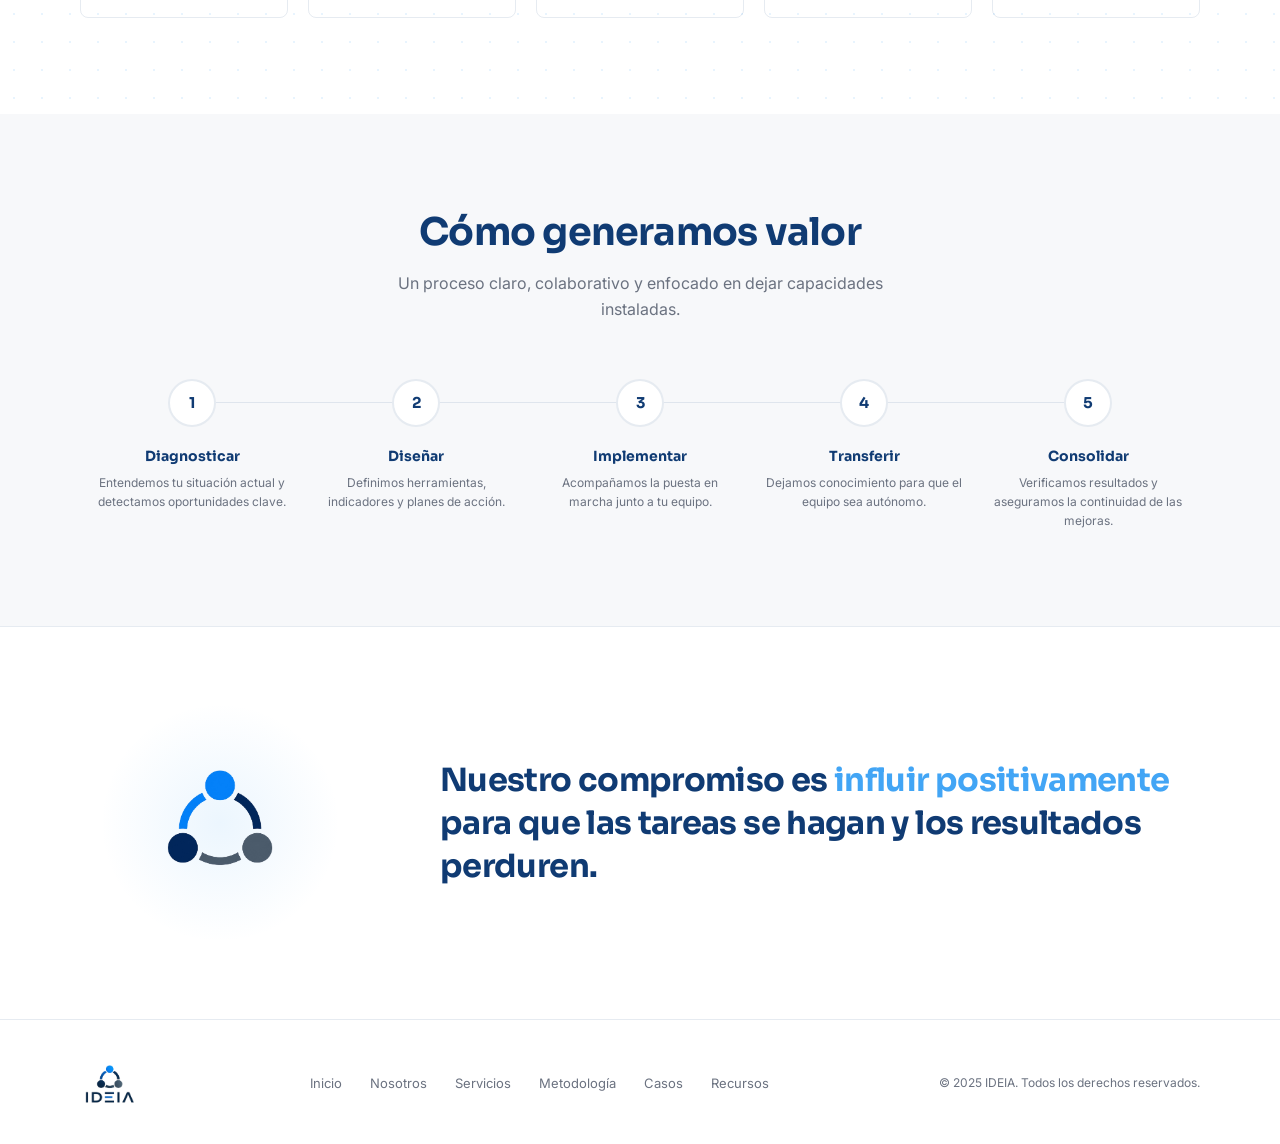
==== commit 1137e110: "Evolución visual v3 — sistema de iconos SVG derivado del ADN de marca Reemplaza la repetición del is" ====
--- a/index.html
+++ b/index.html
@@ -18,6 +18,8 @@
   display: flex;
   align-items: center;
   background: var(--blanco);
+  position: relative;
+  overflow: hidden;
 }
 .hero-inner {
   max-width: 1200px;
@@ -71,7 +73,6 @@
 
 /* ── DIFERENCIALES ── */
 .diferenciales {
-  background: var(--azul);
   padding: 72px 0;
 }
 .dif-grid {
@@ -115,6 +116,8 @@
 .desafios {
   padding: 96px 0;
   background: var(--blanco);
+  background-image: radial-gradient(circle, rgba(66,165,245,0.12) 1.5px, transparent 1.5px);
+  background-size: 28px 28px;
 }
 .desafios-grid {
   display: grid;
@@ -258,6 +261,13 @@
   letter-spacing: -0.02em;
 }
 .cierre-text .accent { color: var(--electrico); }
+
+/* ── DIFERENCIALES PATTERN ── */
+.diferenciales {
+  background-color: var(--azul);
+  background-image: radial-gradient(circle, rgba(66,165,245,0.15) 1px, transparent 1px);
+  background-size: 24px 24px;
+}
 
 /* ── RESPONSIVE ── */
 @media (max-width: 960px) {
@@ -298,6 +308,25 @@
 
 <!-- HERO -->
 <section class="hero">
+  <svg viewBox="0 0 600 500" xmlns="http://www.w3.org/2000/svg"
+       style="position:absolute;top:0;right:0;width:55%;height:100%;opacity:0.12;pointer-events:none;overflow:hidden"
+       aria-hidden="true">
+    <circle cx="420" cy="220" r="80"  fill="none" stroke="#42A5F5" stroke-width="1.5"/>
+    <circle cx="420" cy="220" r="140" fill="none" stroke="#103B73" stroke-width="1"/>
+    <circle cx="420" cy="220" r="200" fill="none" stroke="#103B73" stroke-width="0.8"/>
+    <circle cx="420" cy="220" r="270" fill="none" stroke="#2E3138" stroke-width="0.6"/>
+    <circle cx="420" cy="140" r="7" fill="#42A5F5"/>
+    <circle cx="500" cy="260" r="5" fill="#103B73"/>
+    <circle cx="340" cy="300" r="5" fill="#2E3138"/>
+    <circle cx="360" cy="160" r="4" fill="#103B73"/>
+    <circle cx="480" cy="180" r="4" fill="#42A5F5"/>
+    <circle cx="310" cy="220" r="3" fill="#2E3138"/>
+    <circle cx="450" cy="340" r="3" fill="#103B73"/>
+    <line x1="420" y1="140" x2="500" y2="260" stroke="#42A5F5" stroke-width="1" opacity="0.6"/>
+    <line x1="500" y1="260" x2="340" y2="300" stroke="#103B73" stroke-width="1" opacity="0.6"/>
+    <line x1="340" y1="300" x2="420" y2="140" stroke="#103B73" stroke-width="0.8" opacity="0.4"/>
+    <line x1="360" y1="160" x2="480" y2="180" stroke="#42A5F5" stroke-width="0.8" opacity="0.5"/>
+  </svg>
   <div class="hero-inner">
     <div>
       <p class="eyebrow">Consultoría Operativa</p>
@@ -312,32 +341,59 @@
 </section>
 
 <!-- DIFERENCIALES -->
-<section class="diferenciales">
+<section class="diferenciales section-dark-pattern">
   <div class="dif-grid">
     <div>
       <div class="dif-iso-wrap">
-        <img src="assets/branding/isotipo.png" alt="" class="dif-iso">
+        <svg width="38" height="38" viewBox="0 0 38 38" fill="none" aria-hidden="true">
+          <circle cx="19" cy="19" r="14" stroke="white" stroke-width="0.75" stroke-opacity="0.22"/>
+          <circle cx="19" cy="19" r="8" stroke="white" stroke-width="1" stroke-opacity="0.38"/>
+          <circle cx="19" cy="19" r="3.5" fill="white" fill-opacity="0.6"/>
+        </svg>
       </div>
       <p class="dif-title">Enfoque en resultados</p>
       <p class="dif-desc">Trabajamos por objetivos concretos y medibles.</p>
     </div>
     <div>
       <div class="dif-iso-wrap">
-        <img src="assets/branding/isotipo.png" alt="" class="dif-iso">
+        <svg width="38" height="38" viewBox="0 0 38 38" fill="none" aria-hidden="true">
+          <path d="M5 19 C12 10 26 10 33 19" stroke="white" stroke-width="1.5" stroke-opacity="0.38" fill="none"/>
+          <path d="M29 15 L33 19 L29 23" stroke="white" stroke-width="1.5" stroke-opacity="0.48" fill="none" stroke-linecap="round"/>
+          <circle cx="5" cy="19" r="3.5" fill="white" fill-opacity="0.45"/>
+          <circle cx="33" cy="19" r="3.5" fill="white" fill-opacity="0.6"/>
+        </svg>
       </div>
       <p class="dif-title">Transferimos conocimiento</p>
       <p class="dif-desc">Dejamos herramientas y capacidades instaladas.</p>
     </div>
     <div>
       <div class="dif-iso-wrap">
-        <img src="assets/branding/isotipo.png" alt="" class="dif-iso">
+        <svg width="38" height="38" viewBox="0 0 38 38" fill="none" aria-hidden="true">
+          <line x1="9" y1="9" x2="19" y2="19" stroke="white" stroke-width="1" stroke-opacity="0.28"/>
+          <line x1="29" y1="9" x2="19" y2="19" stroke="white" stroke-width="1" stroke-opacity="0.28"/>
+          <line x1="9" y1="29" x2="19" y2="19" stroke="white" stroke-width="1" stroke-opacity="0.28"/>
+          <line x1="29" y1="29" x2="19" y2="19" stroke="white" stroke-width="1" stroke-opacity="0.28"/>
+          <circle cx="9" cy="9" r="3" fill="white" fill-opacity="0.38"/>
+          <circle cx="29" cy="9" r="3" fill="white" fill-opacity="0.38"/>
+          <circle cx="9" cy="29" r="3" fill="white" fill-opacity="0.38"/>
+          <circle cx="29" cy="29" r="3" fill="white" fill-opacity="0.38"/>
+          <circle cx="19" cy="19" r="5" fill="white" fill-opacity="0.58"/>
+        </svg>
       </div>
       <p class="dif-title">Uso inteligente de IA</p>
       <p class="dif-desc">Aplicamos tecnología para analizar, optimizar y acelerar resultados.</p>
     </div>
     <div>
       <div class="dif-iso-wrap">
-        <img src="assets/branding/isotipo.png" alt="" class="dif-iso">
+        <svg width="38" height="38" viewBox="0 0 38 38" fill="none" aria-hidden="true">
+          <line x1="19" y1="19" x2="19" y2="5" stroke="white" stroke-width="1" stroke-opacity="0.32" stroke-dasharray="3 2"/>
+          <line x1="19" y1="19" x2="31" y2="27" stroke="white" stroke-width="1" stroke-opacity="0.32" stroke-dasharray="3 2"/>
+          <line x1="19" y1="19" x2="7" y2="27" stroke="white" stroke-width="1" stroke-opacity="0.32" stroke-dasharray="3 2"/>
+          <circle cx="19" cy="19" r="5" fill="white" fill-opacity="0.58"/>
+          <circle cx="19" cy="5" r="2.5" fill="white" fill-opacity="0.32"/>
+          <circle cx="31" cy="27" r="2.5" fill="white" fill-opacity="0.32"/>
+          <circle cx="7" cy="27" r="2.5" fill="white" fill-opacity="0.32"/>
+        </svg>
       </div>
       <p class="dif-title">Independencia asegurada</p>
       <p class="dif-desc">Nuestro éxito es que puedas seguir creciendo sin nuestra presencia.</p>
@@ -354,35 +410,69 @@
     <div class="desafios-grid">
       <div class="desafio-card">
         <div class="desafio-iso-wrap">
-          <img src="assets/branding/isotipo.png" alt="" class="desafio-iso">
+          <svg width="30" height="30" viewBox="0 0 30 30" fill="none" aria-hidden="true">
+            <circle cx="8" cy="8" r="3" fill="#103B73" fill-opacity="0.35"/>
+            <circle cx="22" cy="8" r="3" fill="#103B73" fill-opacity="0.35"/>
+            <circle cx="8" cy="22" r="3" fill="#103B73" fill-opacity="0.35"/>
+            <circle cx="22" cy="22" r="3" fill="#103B73" fill-opacity="0.35"/>
+            <circle cx="15" cy="15" r="4" fill="#42A5F5" fill-opacity="0.55"/>
+          </svg>
         </div>
         <p class="desafio-title">Falta de claridad para decidir</p>
         <p class="desafio-desc">Los datos existen, pero no siempre se transforman en información útil.</p>
       </div>
       <div class="desafio-card">
         <div class="desafio-iso-wrap">
-          <img src="assets/branding/isotipo.png" alt="" class="desafio-iso">
+          <svg width="30" height="30" viewBox="0 0 30 30" fill="none" aria-hidden="true">
+            <line x1="4" y1="15" x2="12" y2="15" stroke="#103B73" stroke-width="1.5" stroke-opacity="0.4"/>
+            <line x1="18" y1="15" x2="26" y2="15" stroke="#103B73" stroke-width="1.5" stroke-opacity="0.4" stroke-dasharray="2 2"/>
+            <circle cx="4" cy="15" r="3" fill="#103B73" fill-opacity="0.55"/>
+            <circle cx="15" cy="15" r="4" fill="#42A5F5" fill-opacity="0.5"/>
+            <circle cx="26" cy="15" r="3" fill="#103B73" fill-opacity="0.4"/>
+          </svg>
         </div>
         <p class="desafio-title">Procesos ineficientes</p>
         <p class="desafio-desc">Las tareas se duplican, se retrasan o dependen de personas clave.</p>
       </div>
       <div class="desafio-card">
         <div class="desafio-iso-wrap">
-          <img src="assets/branding/isotipo.png" alt="" class="desafio-iso">
+          <svg width="30" height="30" viewBox="0 0 30 30" fill="none" aria-hidden="true">
+            <path d="M5 22 C10 10 20 10 25 22" stroke="#42A5F5" stroke-width="1.5" stroke-opacity="0.45" fill="none" stroke-dasharray="3 2"/>
+            <circle cx="5" cy="22" r="3.5" fill="#103B73" fill-opacity="0.5"/>
+            <circle cx="25" cy="22" r="3.5" fill="#103B73" fill-opacity="0.5"/>
+            <circle cx="15" cy="8" r="3" fill="#42A5F5" fill-opacity="0.42"/>
+          </svg>
         </div>
         <p class="desafio-title">Dificultad para implementar cambios</p>
         <p class="desafio-desc">Las buenas ideas no siempre se convierten en acciones.</p>
       </div>
       <div class="desafio-card">
         <div class="desafio-iso-wrap">
-          <img src="assets/branding/isotipo.png" alt="" class="desafio-iso">
+          <svg width="30" height="30" viewBox="0 0 30 30" fill="none" aria-hidden="true">
+            <circle cx="6" cy="12" r="3" fill="#103B73" fill-opacity="0.38"/>
+            <circle cx="18" cy="6" r="2.5" fill="#42A5F5" fill-opacity="0.45"/>
+            <circle cx="24" cy="19" r="3" fill="#103B73" fill-opacity="0.38"/>
+            <circle cx="10" cy="24" r="2.5" fill="#42A5F5" fill-opacity="0.45"/>
+            <circle cx="21" cy="25" r="2" fill="#103B73" fill-opacity="0.28"/>
+            <circle cx="15" cy="15" r="3.5" fill="#42A5F5" fill-opacity="0.35"/>
+          </svg>
         </div>
         <p class="desafio-title">Información dispersa</p>
         <p class="desafio-desc">La falta de integración puede limitar el análisis y el control.</p>
       </div>
       <div class="desafio-card">
         <div class="desafio-iso-wrap">
-          <img src="assets/branding/isotipo.png" alt="" class="desafio-iso">
+          <svg width="30" height="30" viewBox="0 0 30 30" fill="none" aria-hidden="true">
+            <circle cx="15" cy="15" r="3.5" fill="#103B73" fill-opacity="0.6"/>
+            <line x1="15" y1="15" x2="6" y2="6" stroke="#42A5F5" stroke-width="1" stroke-opacity="0.38" stroke-dasharray="2 2"/>
+            <line x1="15" y1="15" x2="25" y2="7" stroke="#42A5F5" stroke-width="1" stroke-opacity="0.38" stroke-dasharray="2 2"/>
+            <line x1="15" y1="15" x2="26" y2="23" stroke="#42A5F5" stroke-width="1" stroke-opacity="0.38" stroke-dasharray="2 2"/>
+            <line x1="15" y1="15" x2="8" y2="25" stroke="#42A5F5" stroke-width="1" stroke-opacity="0.38" stroke-dasharray="2 2"/>
+            <circle cx="6" cy="6" r="2.5" fill="#42A5F5" fill-opacity="0.3"/>
+            <circle cx="25" cy="7" r="2" fill="#42A5F5" fill-opacity="0.3"/>
+            <circle cx="26" cy="23" r="3" fill="#42A5F5" fill-opacity="0.3"/>
+            <circle cx="8" cy="25" r="2" fill="#42A5F5" fill-opacity="0.3"/>
+          </svg>
         </div>
         <p class="desafio-title">Crecimiento sin planificación</p>
         <p class="desafio-desc">Crecer sin estructura puede generar más problemas que soluciones.</p>
@@ -392,7 +482,7 @@
 </section>
 
 <!-- METODOLOGÍA PREVIEW -->
-<section class="metodo-preview">
+<section class="metodo-preview section-with-pattern">
   <div class="container">
     <div class="section-head centered">
       <h2 class="section-h">Cómo generamos valor</h2>
--- a/assets/css/main.css
+++ b/assets/css/main.css
@@ -252,6 +252,20 @@
 }
 
 /* ═══════════════════════════════════
+   SECTION PATTERNS
+═══════════════════════════════════ */
+.section-with-pattern {
+  background-image: radial-gradient(circle, rgba(66,165,245,0.12) 1.5px, transparent 1.5px);
+  background-size: 28px 28px;
+}
+
+.section-dark-pattern {
+  background-color: var(--azul);
+  background-image: radial-gradient(circle, rgba(66,165,245,0.15) 1px, transparent 1px);
+  background-size: 24px 24px;
+}
+
+/* ═══════════════════════════════════
    RESPONSIVE
 ═══════════════════════════════════ */
 @media (max-width: 960px) {
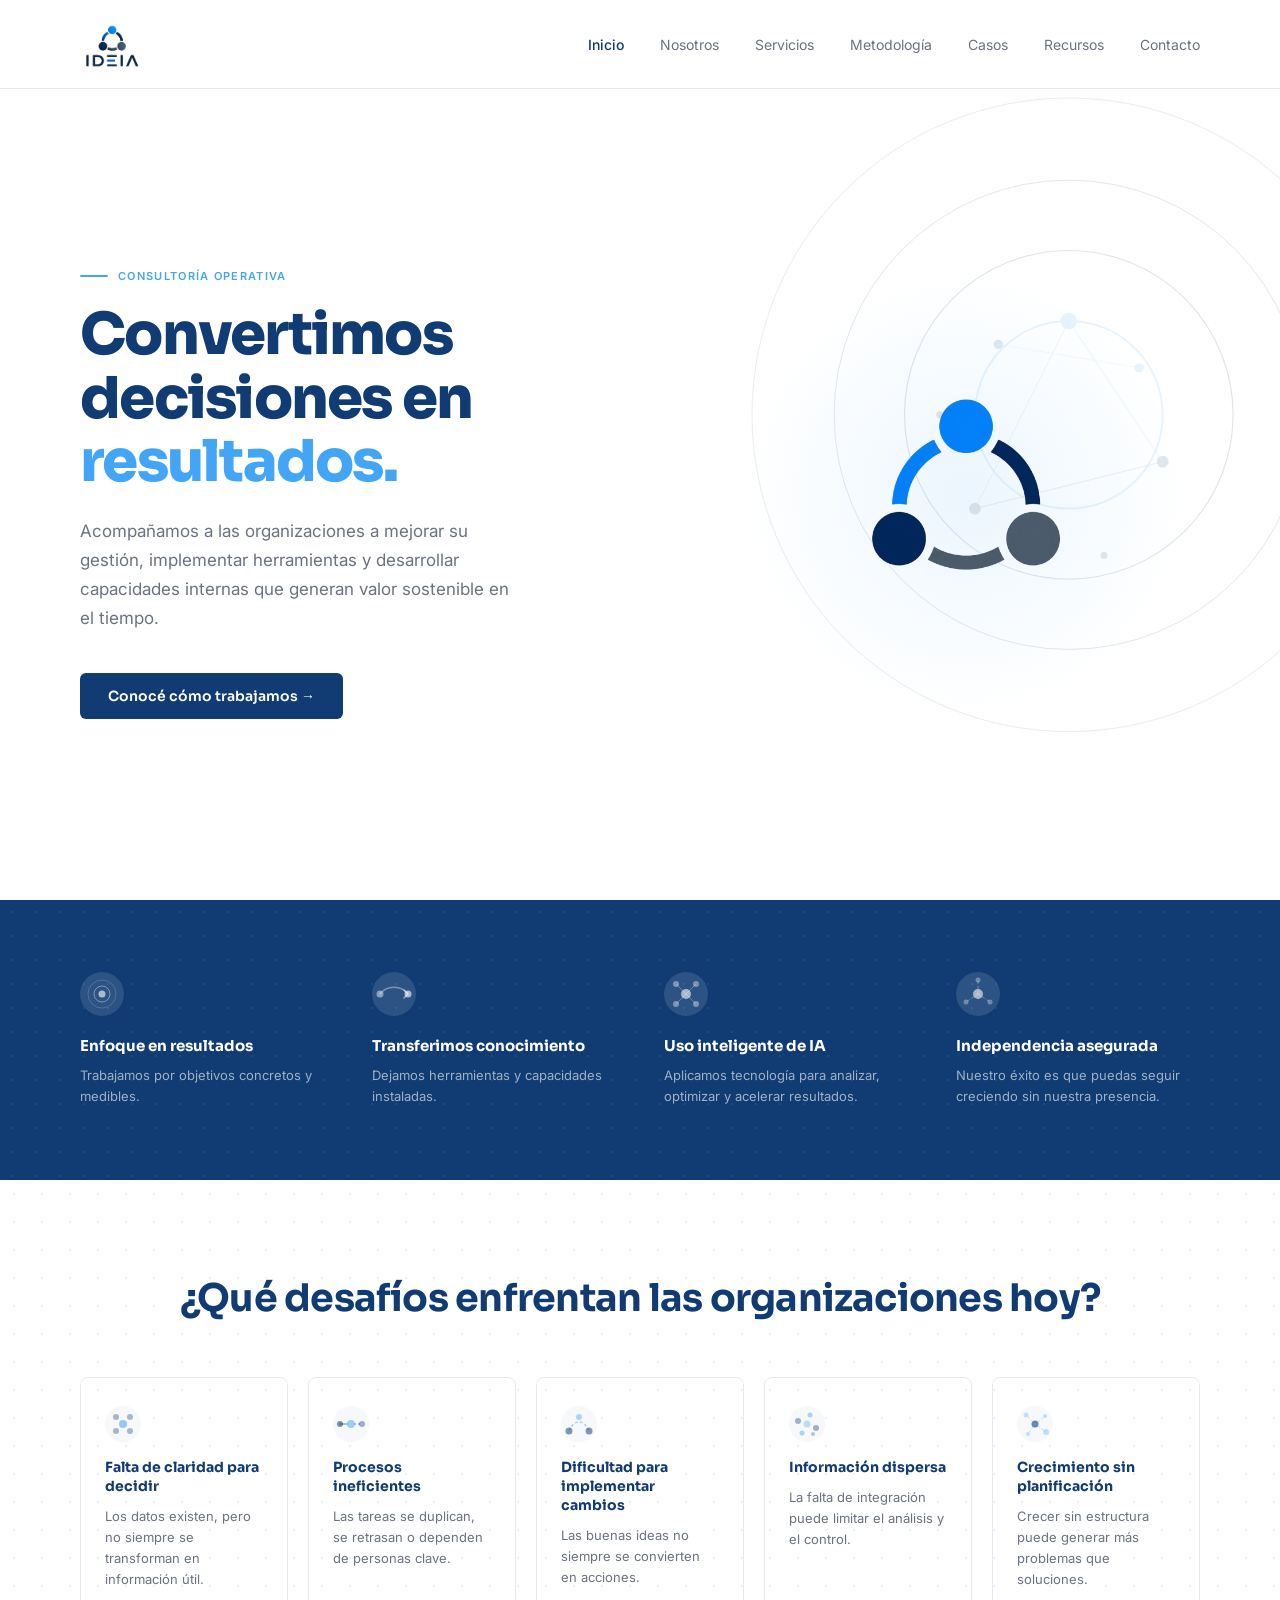
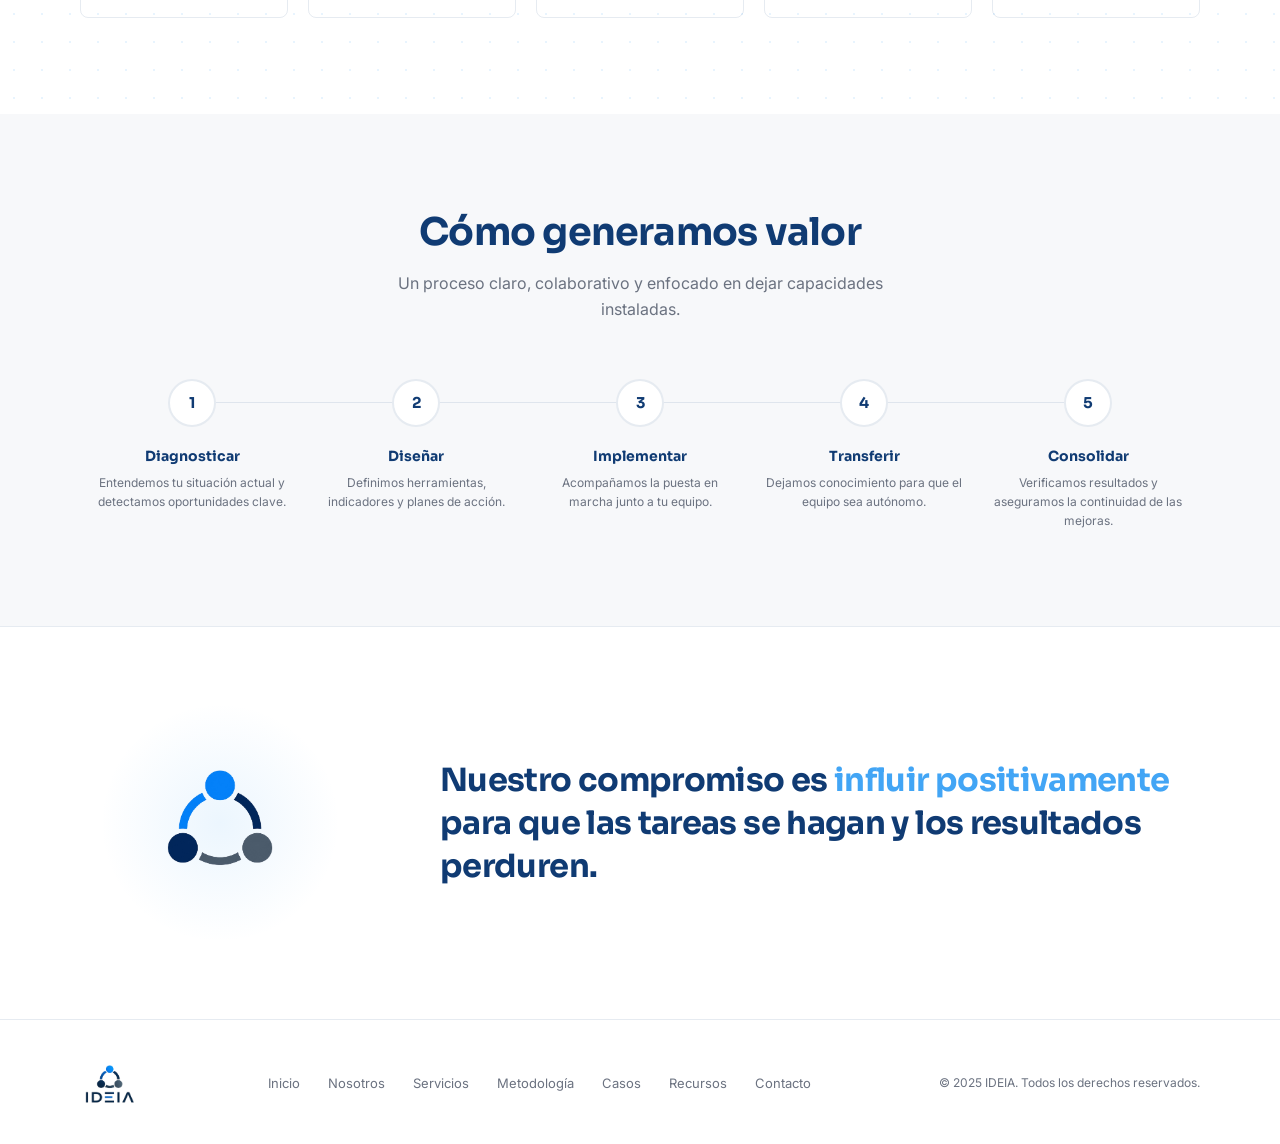
==== commit f44105be: "Agrega página de Contacto y actualiza navegación global - Nueva página contacto.html con teléfono +5" ====
--- a/index.html
+++ b/index.html
@@ -302,6 +302,7 @@
       <li><a href="metodologia.html">Metodología</a></li>
       <li><a href="casos.html">Casos</a></li>
       <li><a href="recursos.html">Recursos</a></li>
+      <li><a href="contacto.html">Contacto</a></li>
     </ul>
   </div>
 </nav>
@@ -541,6 +542,7 @@
       <li><a href="metodologia.html">Metodología</a></li>
       <li><a href="casos.html">Casos</a></li>
       <li><a href="recursos.html">Recursos</a></li>
+      <li><a href="contacto.html">Contacto</a></li>
     </ul>
     <p class="footer-copy">© 2025 IDEIA. Todos los derechos reservados.</p>
   </div>
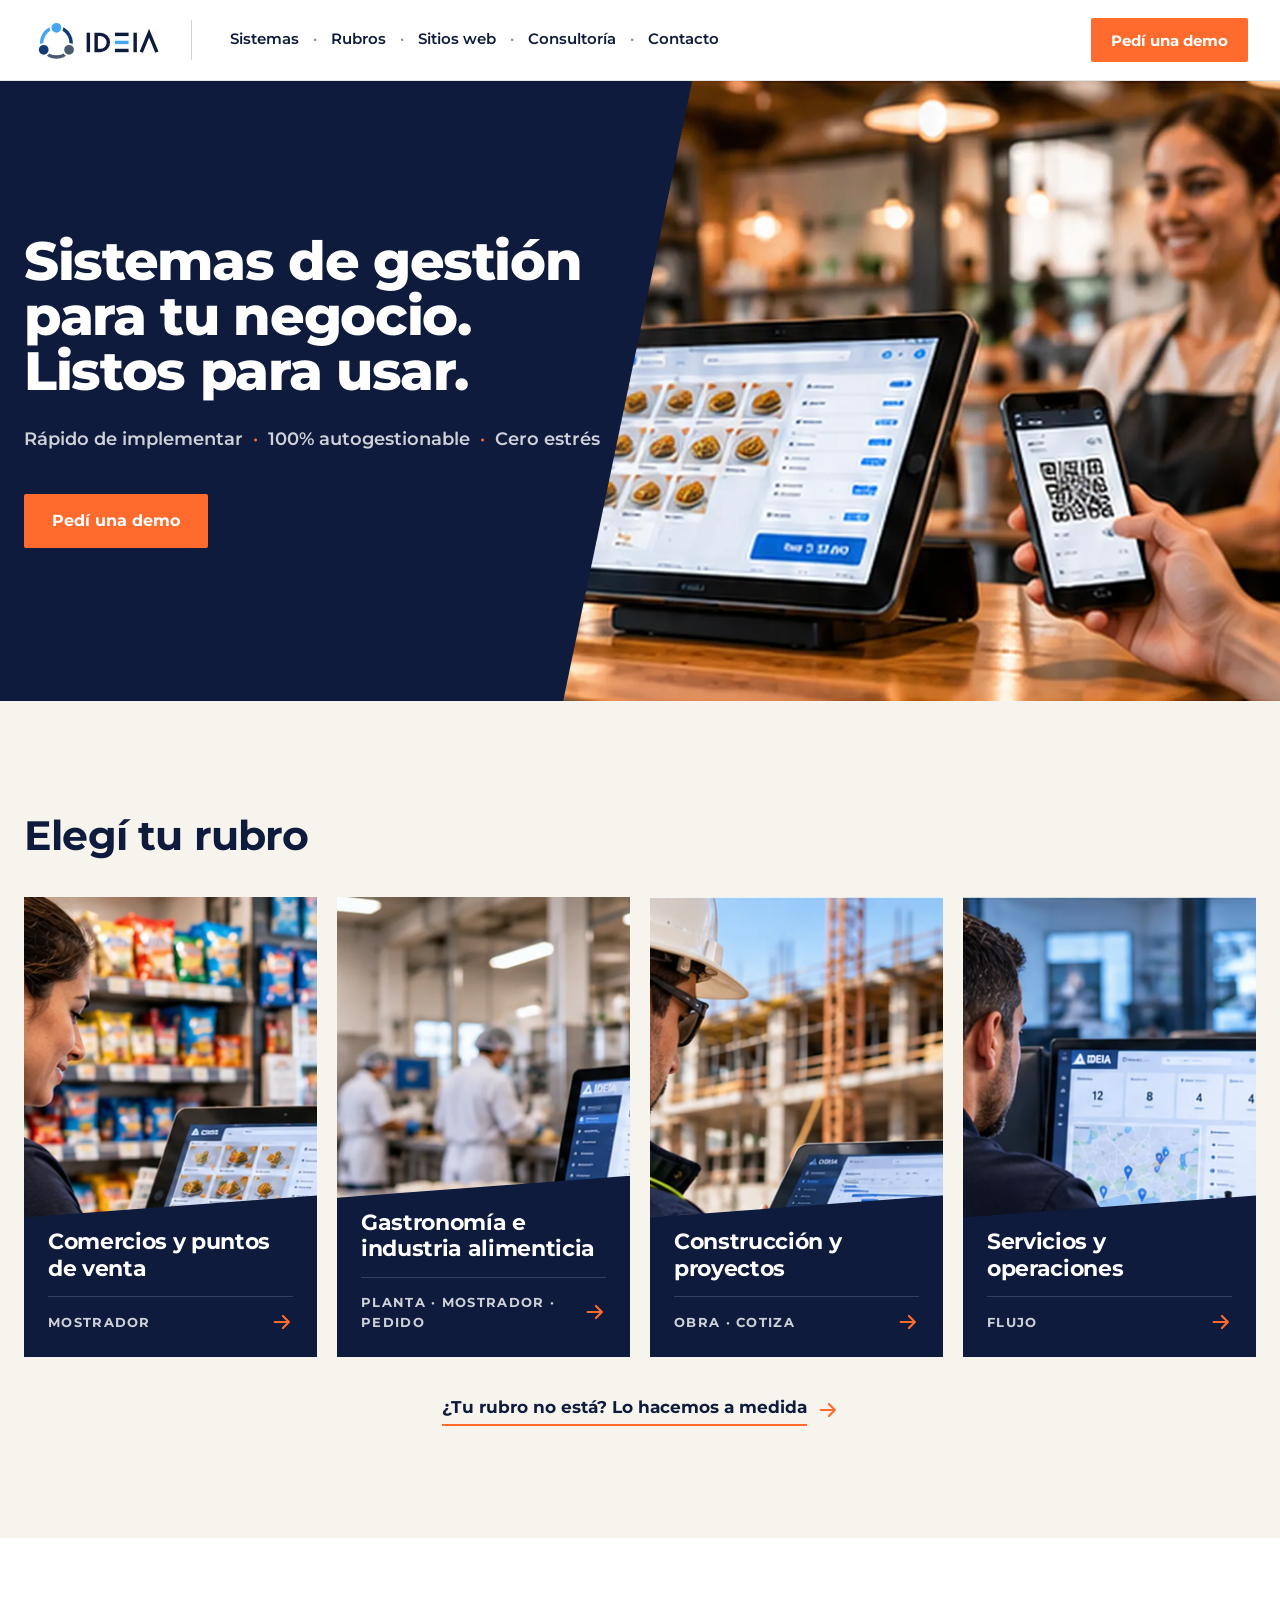
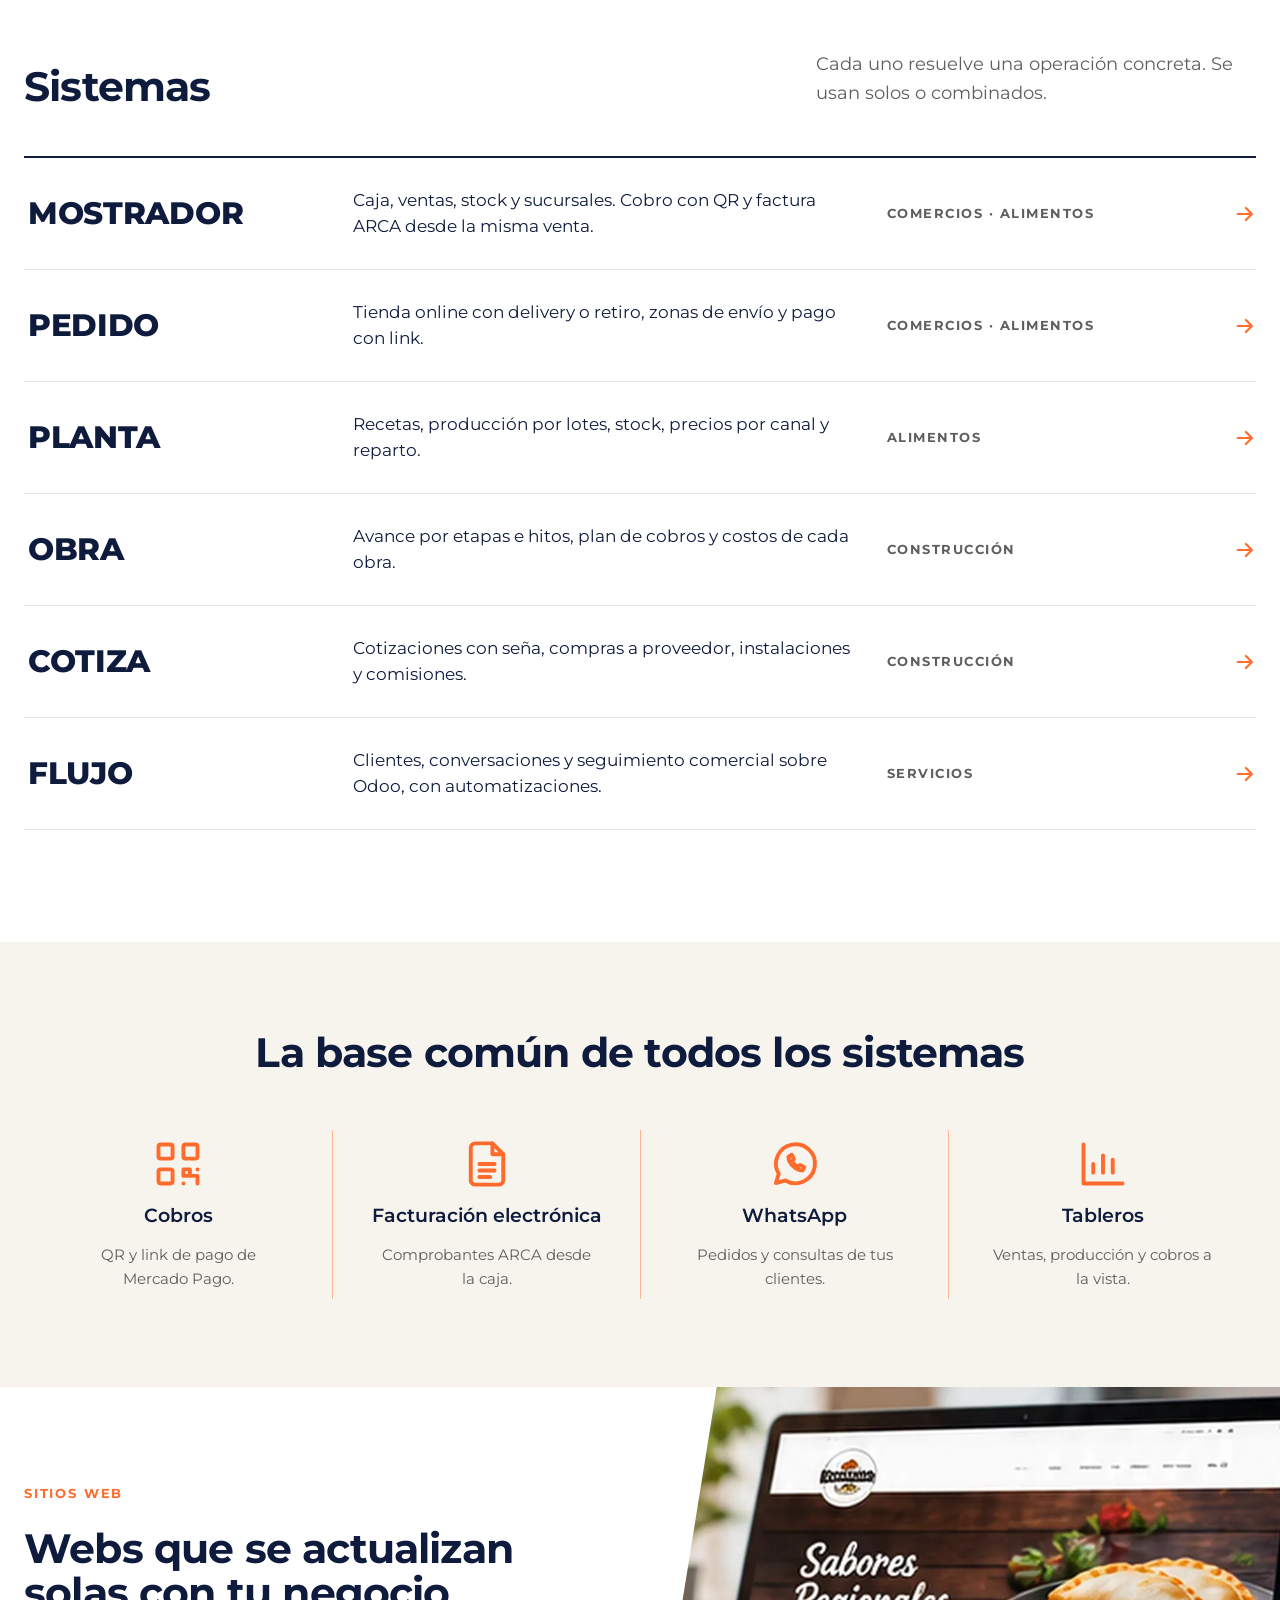
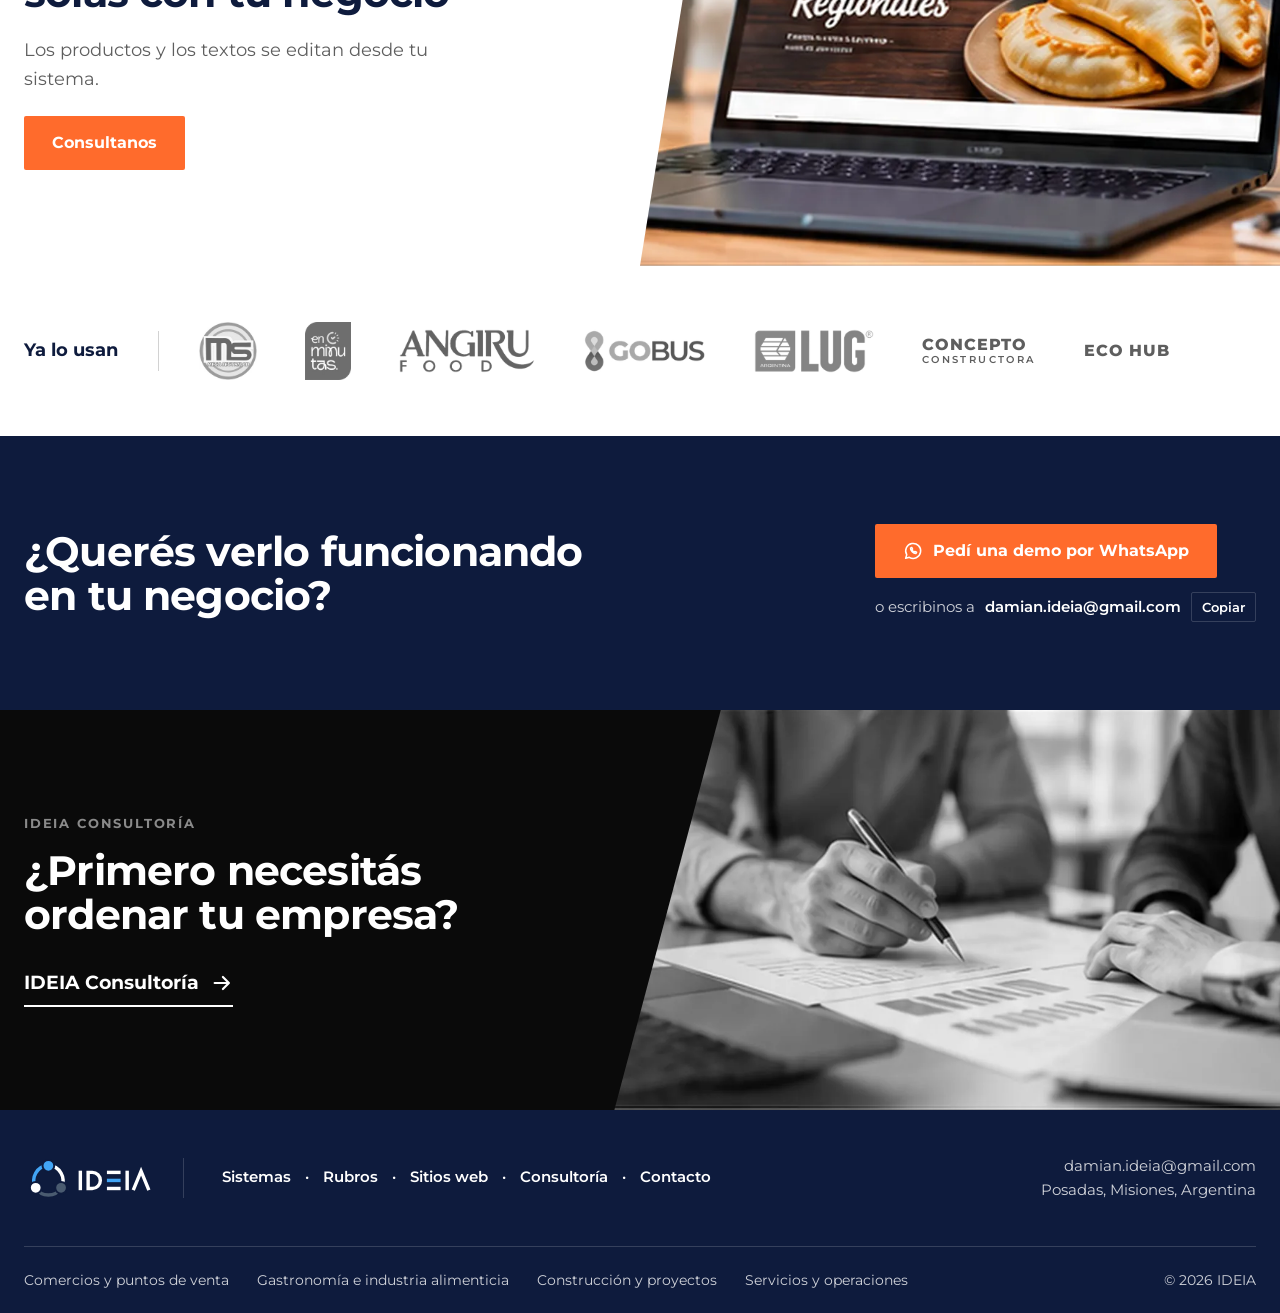
==== commit b41edada: "Nuevo diseño del sitio entregado por Damián (HTML estático) y número de WhatsApp Co-Authored-By: Cla" ====
--- a/index.html
+++ b/index.html
@@ -1,552 +1,123 @@
-<!DOCTYPE html>
+<!doctype html>
 <html lang="es">
 <head>
-<meta charset="UTF-8">
-<meta name="viewport" content="width=device-width, initial-scale=1.0">
-<title>IDEIA — Influir positivamente para que las cosas pasen.</title>
-<meta name="description" content="Acompañamos a las organizaciones a mejorar su gestión, implementar herramientas y desarrollar capacidades internas que generan valor sostenible.">
-<link rel="preconnect" href="https://fonts.googleapis.com">
-<link rel="preconnect" href="https://fonts.gstatic.com" crossorigin>
-<link href="https://fonts.googleapis.com/css2?family=Sora:wght@300;400;500;600;700;800&family=Inter:wght@300;400;500;600&display=swap" rel="stylesheet">
-<link rel="stylesheet" href="assets/css/main.css">
-<style>
-
-/* ── HERO ── */
-.hero {
-  padding-top: var(--nav-h);
-  min-height: 100vh;
-  display: flex;
-  align-items: center;
-  background: var(--blanco);
-  position: relative;
-  overflow: hidden;
-}
-.hero-inner {
-  max-width: 1200px;
-  margin: 0 auto;
-  padding: 80px 40px;
-  display: grid;
-  grid-template-columns: 55fr 45fr;
-  gap: 80px;
-  align-items: center;
-  width: 100%;
-}
-.hero-h1 {
-  font-size: clamp(38px, 4.5vw, 58px);
-  font-weight: 800;
-  line-height: 1.1;
-  letter-spacing: -0.03em;
-  color: var(--azul);
-  margin-bottom: 24px;
-}
-.hero-h1 .accent { color: var(--electrico); }
-.hero-sub {
-  font-size: 17px;
-  font-weight: 400;
-  line-height: 1.7;
-  color: var(--muted);
-  max-width: 440px;
-  margin-bottom: 40px;
-}
-.hero-visual {
-  display: flex;
-  align-items: center;
-  justify-content: center;
-  position: relative;
-}
-.hero-visual::before {
-  content: '';
-  position: absolute;
-  width: 480px;
-  height: 480px;
-  background: radial-gradient(circle, rgba(66,165,245,0.1) 0%, transparent 65%);
-  border-radius: 50%;
-  pointer-events: none;
-}
-.hero-iso {
-  width: 360px;
-  height: 360px;
-  object-fit: contain;
-  position: relative;
-  z-index: 1;
-}
-
-/* ── DIFERENCIALES ── */
-.diferenciales {
-  padding: 72px 0;
-}
-.dif-grid {
-  max-width: 1200px;
-  margin: 0 auto;
-  padding: 0 40px;
-  display: grid;
-  grid-template-columns: repeat(4, 1fr);
-  gap: 48px;
-}
-.dif-iso-wrap {
-  width: 44px;
-  height: 44px;
-  border-radius: 50%;
-  background: rgba(255,255,255,0.12);
-  overflow: hidden;
-  display: flex;
-  align-items: center;
-  justify-content: center;
-  margin-bottom: 20px;
-}
-.dif-iso {
-  width: 38px;
-  height: 38px;
-  object-fit: contain;
-}
-.dif-title {
-  font-family: 'Sora', sans-serif;
-  font-size: 15px;
-  font-weight: 700;
-  color: #fff;
-  margin-bottom: 10px;
-}
-.dif-desc {
-  font-size: 13px;
-  line-height: 1.65;
-  color: rgba(255,255,255,0.6);
-}
-
-/* ── DESAFÍOS ── */
-.desafios {
-  padding: 96px 0;
-  background: var(--blanco);
-  background-image: radial-gradient(circle, rgba(66,165,245,0.12) 1.5px, transparent 1.5px);
-  background-size: 28px 28px;
-}
-.desafios-grid {
-  display: grid;
-  grid-template-columns: repeat(5, 1fr);
-  gap: 20px;
-}
-.desafio-card {
-  padding: 28px 24px;
-  border: 1px solid var(--border);
-  border-radius: 8px;
-}
-.desafio-iso-wrap {
-  width: 36px;
-  height: 36px;
-  border-radius: 50%;
-  overflow: hidden;
-  background: var(--humo);
-  display: flex;
-  align-items: center;
-  justify-content: center;
-  margin-bottom: 16px;
-}
-.desafio-iso {
-  width: 30px;
-  height: 30px;
-  object-fit: contain;
-}
-.desafio-title {
-  font-family: 'Sora', sans-serif;
-  font-size: 14px;
-  font-weight: 700;
-  color: var(--azul);
-  margin-bottom: 10px;
-  line-height: 1.35;
-}
-.desafio-desc {
-  font-size: 13px;
-  color: var(--muted);
-  line-height: 1.6;
-}
-
-/* ── METODOLOGÍA PREVIEW ── */
-.metodo-preview {
-  background: var(--humo);
-  padding: 96px 0;
-}
-.pasos {
-  display: grid;
-  grid-template-columns: repeat(5, 1fr);
-  position: relative;
-}
-.pasos::after {
-  content: '';
-  position: absolute;
-  top: 23px;
-  left: calc(10% + 24px);
-  right: calc(10% + 24px);
-  height: 1px;
-  background: var(--border);
-  pointer-events: none;
-}
-.paso {
-  display: flex;
-  flex-direction: column;
-  align-items: center;
-  text-align: center;
-  padding: 0 12px;
-  position: relative;
-  z-index: 1;
-}
-.paso-num {
-  width: 48px;
-  height: 48px;
-  border-radius: 50%;
-  border: 2px solid var(--border);
-  background: var(--blanco);
-  display: flex;
-  align-items: center;
-  justify-content: center;
-  font-family: 'Sora', sans-serif;
-  font-size: 15px;
-  font-weight: 700;
-  color: var(--azul);
-  margin-bottom: 20px;
-  flex-shrink: 0;
-}
-.paso-label {
-  font-family: 'Sora', sans-serif;
-  font-size: 14px;
-  font-weight: 700;
-  color: var(--azul);
-  margin-bottom: 8px;
-}
-.paso-desc {
-  font-size: 12px;
-  color: var(--muted);
-  line-height: 1.6;
-}
-
-/* ── CIERRE ── */
-.cierre {
-  padding: 96px 0;
-  border-top: 1px solid var(--border);
-}
-.cierre-inner {
-  max-width: 1200px;
-  margin: 0 auto;
-  padding: 0 40px;
-  display: grid;
-  grid-template-columns: 280px 1fr;
-  gap: 80px;
-  align-items: center;
-}
-.cierre-iso-wrap {
-  position: relative;
-  display: flex;
-  align-items: center;
-  justify-content: center;
-}
-.cierre-iso-wrap::before {
-  content: '';
-  position: absolute;
-  width: 260px;
-  height: 260px;
-  background: radial-gradient(circle, rgba(66,165,245,0.1) 0%, transparent 65%);
-  border-radius: 50%;
-}
-.cierre-iso {
-  width: 200px;
-  height: 200px;
-  object-fit: contain;
-  position: relative;
-  z-index: 1;
-}
-.cierre-text {
-  font-family: 'Sora', sans-serif;
-  font-size: clamp(22px, 2.5vw, 32px);
-  font-weight: 700;
-  line-height: 1.35;
-  color: var(--azul);
-  letter-spacing: -0.02em;
-}
-.cierre-text .accent { color: var(--electrico); }
-
-/* ── DIFERENCIALES PATTERN ── */
-.diferenciales {
-  background-color: var(--azul);
-  background-image: radial-gradient(circle, rgba(66,165,245,0.15) 1px, transparent 1px);
-  background-size: 24px 24px;
-}
-
-/* ── RESPONSIVE ── */
-@media (max-width: 960px) {
-  .hero-inner { grid-template-columns: 1fr; padding: 60px 40px; }
-  .hero-visual { display: none; }
-  .dif-grid { grid-template-columns: repeat(2, 1fr); }
-  .desafios-grid { grid-template-columns: repeat(2, 1fr); }
-  .pasos { grid-template-columns: 1fr; gap: 40px; }
-  .pasos::after { display: none; }
-  .cierre-inner { grid-template-columns: 1fr; }
-  .cierre-iso-wrap { display: none; }
-}
-@media (max-width: 640px) {
-  .hero-inner { padding: 40px 20px; }
-  .dif-grid { padding: 0 20px; gap: 32px; }
-  .desafios-grid { grid-template-columns: 1fr; }
-}
-</style>
+<meta charset="utf-8">
+<meta name="viewport" content="width=device-width, initial-scale=1, viewport-fit=cover">
+<title>IDEIA · Sistemas de gestión</title>
+<meta name="description" content="Sistemas de gestión listos para usar, pensados para comercios, empresas de alimentos, constructoras y empresas de servicios. Posadas, Misiones.">
+<meta property="og:title" content="IDEIA · Sistemas de gestión">
+<meta property="og:description" content="Sistemas de gestión listos para usar, pensados para comercios, empresas de alimentos, constructoras y empresas de servicios. Posadas, Misiones.">
+<meta property="og:type" content="website">
+<meta name="claude:viewport-fit-sides" content="cover">
+<link rel="preconnect" href="https://fonts.googleapis.com"><link rel="preconnect" href="https://fonts.gstatic.com" crossorigin><link rel="stylesheet" href="https://fonts.googleapis.com/css2?family=Montserrat:wght@400;500;600;700;800&display=swap">
+<link rel="stylesheet" href="assets/styles.css">
 </head>
 <body>
+<header class="hdr">
+  <div class="hdr-in">
+    <a class="logo" href="./" aria-label="IDEIA, inicio"><svg viewBox="0 0 260 82" role="img" aria-label="IDEIA"><path d="M50 16 A30 30 0 0 0 24.02 61" stroke="#42A5F5" stroke-width="7" fill="none"/><path d="M50 16 A30 30 0 0 1 75.98 61" stroke="#103B73" stroke-width="7" fill="none"/><path d="M24.02 61 A30 30 0 0 0 75.98 61" stroke="#4A5B70" stroke-width="7" fill="none"/><circle cx="50" cy="16" r="12" fill="#42A5F5" stroke="#FFFFFF" stroke-width="4"/><circle cx="24.02" cy="61" r="12" fill="#103B73" stroke="#FFFFFF" stroke-width="4"/><circle cx="75.98" cy="61" r="12" fill="#4A5B70" stroke="#FFFFFF" stroke-width="4"/><g fill="#0E1B3D"><rect x="112" y="26" width="7" height="40"/><path fill-rule="evenodd" d="M128 26h12a20 20 0 0 1 0 40h-12zM135 33h5a13 13 0 0 1 0 26h-5z"/><rect x="170" y="26" width="28" height="7"/><rect x="170" y="42.5" width="28" height="7" fill="#42A5F5"/><rect x="170" y="59" width="28" height="7"/><rect x="208" y="26" width="7" height="40"/></g><path d="M224 66 L240 27 L256 66" stroke="#0E1B3D" stroke-width="7" fill="none"/></svg></a>
+    <span class="vsep" aria-hidden="true"></span>
+    <nav class="nav" aria-label="Principal">
+      <a href="./#sistemas">Sistemas</a><span class="dot">·</span>
+      <div class="dd"><a href="./#rubros" aria-haspopup="true">Rubros</a><div class="dd-panel"><a href="comercios.html"><span>Comercios y puntos de venta<small>Mostrador</small></span><svg class="arrow" viewBox="0 0 24 24" fill="none" stroke="currentColor" stroke-width="2.4" stroke-linecap="round" stroke-linejoin="round" aria-hidden="true"><path d="M4 12h15M13 5.5 19.5 12 13 18.5"/></svg></a><a href="alimentos.html"><span>Gastronomía e industria alimenticia<small>Planta · Mostrador · Pedido</small></span><svg class="arrow" viewBox="0 0 24 24" fill="none" stroke="currentColor" stroke-width="2.4" stroke-linecap="round" stroke-linejoin="round" aria-hidden="true"><path d="M4 12h15M13 5.5 19.5 12 13 18.5"/></svg></a><a href="construccion.html"><span>Construcción y proyectos<small>Obra · Cotiza</small></span><svg class="arrow" viewBox="0 0 24 24" fill="none" stroke="currentColor" stroke-width="2.4" stroke-linecap="round" stroke-linejoin="round" aria-hidden="true"><path d="M4 12h15M13 5.5 19.5 12 13 18.5"/></svg></a><a href="servicios.html"><span>Servicios y operaciones<small>Flujo</small></span><svg class="arrow" viewBox="0 0 24 24" fill="none" stroke="currentColor" stroke-width="2.4" stroke-linecap="round" stroke-linejoin="round" aria-hidden="true"><path d="M4 12h15M13 5.5 19.5 12 13 18.5"/></svg></a></div></div><span class="dot">·</span>
+      <a href="./#sitios">Sitios web</a><span class="dot">·</span>
+      <a href="./#consultoria">Consultoría</a><span class="dot">·</span>
+      <a href="#contacto">Contacto</a>
+    </nav>
+    <a class="btn sm" href="#contacto" data-wa="">Pedí una demo</a>
+    <button class="menu-btn" type="button" aria-expanded="false" aria-controls="mnav" aria-label="Abrir menú"><svg viewBox="0 0 24 24" fill="none" stroke="currentColor" stroke-width="1.8" stroke-linecap="round" stroke-linejoin="round" aria-hidden="true"><path d="M3 6h18M3 12h18M3 18h18"/></svg></button>
+  </div>
+  <nav class="mnav" id="mnav" aria-label="Menú móvil" hidden>
+    <a href="./#sistemas">Sistemas</a>
+    <span class="lbl">Rubros</span><a class="sub" href="comercios.html">Comercios y puntos de venta</a><a class="sub" href="alimentos.html">Gastronomía e industria alimenticia</a><a class="sub" href="construccion.html">Construcción y proyectos</a><a class="sub" href="servicios.html">Servicios y operaciones</a>
+    <a href="./#sitios">Sitios web</a>
+    <a href="./#consultoria">Consultoría</a>
+    <a href="#contacto">Contacto</a>
+  </nav>
+</header>
+<main>
+<section class="hero-a">
+  <div class="ph"><img src="img/h2_hero.webp" width="1533" height="903" alt="Local con la tablet de Mostrador en el mostrador y un cliente pagando con QR desde el celular" fetchpriority="high" decoding="async"></div>
+  <div class="wrap"><div class="copy">
+    <h1>Sistemas de gestión<br class="bd"> para tu negocio.<br class="bd"> Listos para usar.</h1>
+    <p class="support">Rápido de implementar<span class="dt">·</span>100% autogestionable<span class="dt">·</span>Cero estrés</p>
+    <a class="btn" href="#contacto" data-wa="">Pedí una demo</a>
+  </div></div>
+</section>
 
-<!-- NAV -->
-<nav class="site-nav">
-  <div class="nav-inner">
-    <a href="index.html" class="nav-logo">
-      <img src="assets/branding/ideia_logo.png" alt="IDEIA">
-    </a>
-    <ul class="nav-menu">
-      <li><a href="index.html" class="active">Inicio</a></li>
-      <li><a href="nosotros.html">Nosotros</a></li>
-      <li><a href="servicios.html">Servicios</a></li>
-      <li><a href="metodologia.html">Metodología</a></li>
-      <li><a href="casos.html">Casos</a></li>
-      <li><a href="recursos.html">Recursos</a></li>
-      <li><a href="contacto.html">Contacto</a></li>
-    </ul>
+<section class="sec bg-bone rubros" id="rubros">
+  <div class="wrap">
+    <h2>Elegí tu rubro</h2>
+    <div class="cards"><a class="vcard" href="comercios.html"><img src="img/v_comercio.webp" width="1662" height="932" alt="Comercio minorista: cajera cobrando en la pantalla de Mostrador, con lector de códigos y góndolas" loading="lazy" decoding="async"><div class="band"><h3>Comercios y puntos de venta</h3><div class="sys"><span>Mostrador</span><svg class="arrow" viewBox="0 0 24 24" fill="none" stroke="currentColor" stroke-width="2.4" stroke-linecap="round" stroke-linejoin="round" aria-hidden="true"><path d="M4 12h15M13 5.5 19.5 12 13 18.5"/></svg></div></div></a><a class="vcard" href="alimentos.html"><img src="img/v_alimentos.webp" width="1662" height="932" alt="Elaboración de empanadas en planta con el tablero de producción de Planta" loading="lazy" decoding="async"><div class="band"><h3>Gastronomía e industria alimenticia</h3><div class="sys"><span>Planta · Mostrador · Pedido</span><svg class="arrow" viewBox="0 0 24 24" fill="none" stroke="currentColor" stroke-width="2.4" stroke-linecap="round" stroke-linejoin="round" aria-hidden="true"><path d="M4 12h15M13 5.5 19.5 12 13 18.5"/></svg></div></div></a><a class="vcard" href="construccion.html"><img src="img/v_construccion.webp" width="1662" height="932" alt="Responsable de obra revisando el avance en una tablet frente a un edificio en construcción" loading="lazy" decoding="async"><div class="band"><h3>Construcción y proyectos</h3><div class="sys"><span>Obra · Cotiza</span><svg class="arrow" viewBox="0 0 24 24" fill="none" stroke="currentColor" stroke-width="2.4" stroke-linecap="round" stroke-linejoin="round" aria-hidden="true"><path d="M4 12h15M13 5.5 19.5 12 13 18.5"/></svg></div></div></a><a class="vcard" href="servicios.html"><img src="img/v_servicios.webp" width="1662" height="932" alt="Operador de una empresa de seguridad trabajando con el tablero de clientes y servicios" loading="lazy" decoding="async"><div class="band"><h3>Servicios y operaciones</h3><div class="sys"><span>Flujo</span><svg class="arrow" viewBox="0 0 24 24" fill="none" stroke="currentColor" stroke-width="2.4" stroke-linecap="round" stroke-linejoin="round" aria-hidden="true"><path d="M4 12h15M13 5.5 19.5 12 13 18.5"/></svg></div></div></a></div>
+    <p class="more"><a class="tlink" href="#contacto" data-wa="un sistema a medida"><span>¿Tu rubro no está? Lo hacemos a medida</span><svg class="arrow" viewBox="0 0 24 24" fill="none" stroke="currentColor" stroke-width="2.4" stroke-linecap="round" stroke-linejoin="round" aria-hidden="true"><path d="M4 12h15M13 5.5 19.5 12 13 18.5"/></svg></a></p>
   </div>
-</nav>
+</section>
 
-<!-- HERO -->
-<section class="hero">
-  <svg viewBox="0 0 600 500" xmlns="http://www.w3.org/2000/svg"
-       style="position:absolute;top:0;right:0;width:55%;height:100%;opacity:0.12;pointer-events:none;overflow:hidden"
-       aria-hidden="true">
-    <circle cx="420" cy="220" r="80"  fill="none" stroke="#42A5F5" stroke-width="1.5"/>
-    <circle cx="420" cy="220" r="140" fill="none" stroke="#103B73" stroke-width="1"/>
-    <circle cx="420" cy="220" r="200" fill="none" stroke="#103B73" stroke-width="0.8"/>
-    <circle cx="420" cy="220" r="270" fill="none" stroke="#2E3138" stroke-width="0.6"/>
-    <circle cx="420" cy="140" r="7" fill="#42A5F5"/>
-    <circle cx="500" cy="260" r="5" fill="#103B73"/>
-    <circle cx="340" cy="300" r="5" fill="#2E3138"/>
-    <circle cx="360" cy="160" r="4" fill="#103B73"/>
-    <circle cx="480" cy="180" r="4" fill="#42A5F5"/>
-    <circle cx="310" cy="220" r="3" fill="#2E3138"/>
-    <circle cx="450" cy="340" r="3" fill="#103B73"/>
-    <line x1="420" y1="140" x2="500" y2="260" stroke="#42A5F5" stroke-width="1" opacity="0.6"/>
-    <line x1="500" y1="260" x2="340" y2="300" stroke="#103B73" stroke-width="1" opacity="0.6"/>
-    <line x1="340" y1="300" x2="420" y2="140" stroke="#103B73" stroke-width="0.8" opacity="0.4"/>
-    <line x1="360" y1="160" x2="480" y2="180" stroke="#42A5F5" stroke-width="0.8" opacity="0.5"/>
-  </svg>
-  <div class="hero-inner">
-    <div>
-      <p class="eyebrow">Consultoría Operativa</p>
-      <h1 class="hero-h1">Convertimos decisiones en <span class="accent">resultados.</span></h1>
-      <p class="hero-sub">Acompañamos a las organizaciones a mejorar su gestión, implementar herramientas y desarrollar capacidades internas que generan valor sostenible en el tiempo.</p>
-      <a href="metodologia.html" class="btn btn-primary">Conocé cómo trabajamos →</a>
-    </div>
-    <div class="hero-visual">
-      <img src="assets/branding/isotipo.png" alt="" class="hero-iso">
+<section class="sec" id="sistemas">
+  <div class="wrap">
+    <div class="sys-head"><h2>Sistemas</h2><p class="muted">Cada uno resuelve una operación concreta. Se usan solos o combinados.</p></div>
+    <div class="sys-list"><a class="sys-row" href="comercios.html"><span class="nm">MOSTRADOR</span><span class="ds">Caja, ventas, stock y sucursales. Cobro con QR y factura ARCA desde la misma venta.</span><span class="rb">Comercios · Alimentos</span><svg class="arrow" viewBox="0 0 24 24" fill="none" stroke="currentColor" stroke-width="2.4" stroke-linecap="round" stroke-linejoin="round" aria-hidden="true"><path d="M4 12h15M13 5.5 19.5 12 13 18.5"/></svg></a><a class="sys-row" href="alimentos.html#pedido"><span class="nm">PEDIDO</span><span class="ds">Tienda online con delivery o retiro, zonas de envío y pago con link.</span><span class="rb">Comercios · Alimentos</span><svg class="arrow" viewBox="0 0 24 24" fill="none" stroke="currentColor" stroke-width="2.4" stroke-linecap="round" stroke-linejoin="round" aria-hidden="true"><path d="M4 12h15M13 5.5 19.5 12 13 18.5"/></svg></a><a class="sys-row" href="alimentos.html"><span class="nm">PLANTA</span><span class="ds">Recetas, producción por lotes, stock, precios por canal y reparto.</span><span class="rb">Alimentos</span><svg class="arrow" viewBox="0 0 24 24" fill="none" stroke="currentColor" stroke-width="2.4" stroke-linecap="round" stroke-linejoin="round" aria-hidden="true"><path d="M4 12h15M13 5.5 19.5 12 13 18.5"/></svg></a><a class="sys-row" href="construccion.html"><span class="nm">OBRA</span><span class="ds">Avance por etapas e hitos, plan de cobros y costos de cada obra.</span><span class="rb">Construcción</span><svg class="arrow" viewBox="0 0 24 24" fill="none" stroke="currentColor" stroke-width="2.4" stroke-linecap="round" stroke-linejoin="round" aria-hidden="true"><path d="M4 12h15M13 5.5 19.5 12 13 18.5"/></svg></a><a class="sys-row" href="construccion.html#cotiza"><span class="nm">COTIZA</span><span class="ds">Cotizaciones con seña, compras a proveedor, instalaciones y comisiones.</span><span class="rb">Construcción</span><svg class="arrow" viewBox="0 0 24 24" fill="none" stroke="currentColor" stroke-width="2.4" stroke-linecap="round" stroke-linejoin="round" aria-hidden="true"><path d="M4 12h15M13 5.5 19.5 12 13 18.5"/></svg></a><a class="sys-row" href="servicios.html"><span class="nm">FLUJO</span><span class="ds">Clientes, conversaciones y seguimiento comercial sobre Odoo, con automatizaciones.</span><span class="rb">Servicios</span><svg class="arrow" viewBox="0 0 24 24" fill="none" stroke="currentColor" stroke-width="2.4" stroke-linecap="round" stroke-linejoin="round" aria-hidden="true"><path d="M4 12h15M13 5.5 19.5 12 13 18.5"/></svg></a></div>
+  </div>
+</section>
+
+<section class="sec s-md bg-bone base" id="base">
+  <div class="wrap">
+    <h2>La base común de todos los sistemas</h2>
+    <div class="feats">
+      <div class="feat"><svg viewBox="0 0 24 24" fill="none" stroke="currentColor" stroke-width="1.8" stroke-linecap="round" stroke-linejoin="round" aria-hidden="true"><rect x="3" y="3" width="6.5" height="6.5" rx="1"/><rect x="14.5" y="3" width="6.5" height="6.5" rx="1"/><rect x="3" y="14.5" width="6.5" height="6.5" rx="1"/><path d="M14.5 14.5h3v3h-3zM17.5 17.5h3.5v3.5M21 14.5v.01M14.5 21h.01"/></svg><h4>Cobros</h4><p>QR y link de pago de Mercado Pago.</p></div>
+      <div class="feat"><svg viewBox="0 0 24 24" fill="none" stroke="currentColor" stroke-width="1.8" stroke-linecap="round" stroke-linejoin="round" aria-hidden="true"><path d="M14.5 2.5H6.5a2 2 0 0 0-2 2v15a2 2 0 0 0 2 2h11a2 2 0 0 0 2-2v-12z"/><path d="M14.5 2.5v5h5M8.5 12h7M8.5 15h7M8.5 18h5"/></svg><h4>Facturación electrónica</h4><p>Comprobantes ARCA desde la caja.</p></div>
+      <div class="feat"><svg viewBox="0 0 24 24" fill="none" stroke="currentColor" stroke-width="1.8" stroke-linecap="round" stroke-linejoin="round" aria-hidden="true"><path d="M3.2 20.8l1.3-4.3A9 9 0 1 1 7.6 19.6z"/><path d="M9 8.6c-.2 2.8 3.4 6.5 6.4 6.4l.9-1.5-2-1-.9.8c-1.2-.4-2.3-1.5-2.7-2.7l.8-.9-1-2z"/></svg><h4>WhatsApp</h4><p>Pedidos y consultas de tus clientes.</p></div>
+      <div class="feat"><svg viewBox="0 0 24 24" fill="none" stroke="currentColor" stroke-width="1.8" stroke-linecap="round" stroke-linejoin="round" aria-hidden="true"><path d="M3 3v18h18"/><path d="M7.5 16v-4M12 16V8M16.5 16v-6"/></svg><h4>Tableros</h4><p>Ventas, producción y cobros a la vista.</p></div>
     </div>
   </div>
 </section>
 
-<!-- DIFERENCIALES -->
-<section class="diferenciales section-dark-pattern">
-  <div class="dif-grid">
-    <div>
-      <div class="dif-iso-wrap">
-        <svg width="38" height="38" viewBox="0 0 38 38" fill="none" aria-hidden="true">
-          <circle cx="19" cy="19" r="14" stroke="white" stroke-width="0.75" stroke-opacity="0.22"/>
-          <circle cx="19" cy="19" r="8" stroke="white" stroke-width="1" stroke-opacity="0.38"/>
-          <circle cx="19" cy="19" r="3.5" fill="white" fill-opacity="0.6"/>
-        </svg>
-      </div>
-      <p class="dif-title">Enfoque en resultados</p>
-      <p class="dif-desc">Trabajamos por objetivos concretos y medibles.</p>
-    </div>
-    <div>
-      <div class="dif-iso-wrap">
-        <svg width="38" height="38" viewBox="0 0 38 38" fill="none" aria-hidden="true">
-          <path d="M5 19 C12 10 26 10 33 19" stroke="white" stroke-width="1.5" stroke-opacity="0.38" fill="none"/>
-          <path d="M29 15 L33 19 L29 23" stroke="white" stroke-width="1.5" stroke-opacity="0.48" fill="none" stroke-linecap="round"/>
-          <circle cx="5" cy="19" r="3.5" fill="white" fill-opacity="0.45"/>
-          <circle cx="33" cy="19" r="3.5" fill="white" fill-opacity="0.6"/>
-        </svg>
-      </div>
-      <p class="dif-title">Transferimos conocimiento</p>
-      <p class="dif-desc">Dejamos herramientas y capacidades instaladas.</p>
-    </div>
-    <div>
-      <div class="dif-iso-wrap">
-        <svg width="38" height="38" viewBox="0 0 38 38" fill="none" aria-hidden="true">
-          <line x1="9" y1="9" x2="19" y2="19" stroke="white" stroke-width="1" stroke-opacity="0.28"/>
-          <line x1="29" y1="9" x2="19" y2="19" stroke="white" stroke-width="1" stroke-opacity="0.28"/>
-          <line x1="9" y1="29" x2="19" y2="19" stroke="white" stroke-width="1" stroke-opacity="0.28"/>
-          <line x1="29" y1="29" x2="19" y2="19" stroke="white" stroke-width="1" stroke-opacity="0.28"/>
-          <circle cx="9" cy="9" r="3" fill="white" fill-opacity="0.38"/>
-          <circle cx="29" cy="9" r="3" fill="white" fill-opacity="0.38"/>
-          <circle cx="9" cy="29" r="3" fill="white" fill-opacity="0.38"/>
-          <circle cx="29" cy="29" r="3" fill="white" fill-opacity="0.38"/>
-          <circle cx="19" cy="19" r="5" fill="white" fill-opacity="0.58"/>
-        </svg>
-      </div>
-      <p class="dif-title">Uso inteligente de IA</p>
-      <p class="dif-desc">Aplicamos tecnología para analizar, optimizar y acelerar resultados.</p>
-    </div>
-    <div>
-      <div class="dif-iso-wrap">
-        <svg width="38" height="38" viewBox="0 0 38 38" fill="none" aria-hidden="true">
-          <line x1="19" y1="19" x2="19" y2="5" stroke="white" stroke-width="1" stroke-opacity="0.32" stroke-dasharray="3 2"/>
-          <line x1="19" y1="19" x2="31" y2="27" stroke="white" stroke-width="1" stroke-opacity="0.32" stroke-dasharray="3 2"/>
-          <line x1="19" y1="19" x2="7" y2="27" stroke="white" stroke-width="1" stroke-opacity="0.32" stroke-dasharray="3 2"/>
-          <circle cx="19" cy="19" r="5" fill="white" fill-opacity="0.58"/>
-          <circle cx="19" cy="5" r="2.5" fill="white" fill-opacity="0.32"/>
-          <circle cx="31" cy="27" r="2.5" fill="white" fill-opacity="0.32"/>
-          <circle cx="7" cy="27" r="2.5" fill="white" fill-opacity="0.32"/>
-        </svg>
-      </div>
-      <p class="dif-title">Independencia asegurada</p>
-      <p class="dif-desc">Nuestro éxito es que puedas seguir creciendo sin nuestra presencia.</p>
+<section class="split" id="sitios">
+  <div class="tx">
+    <span class="eyebrow">Sitios web</span>
+    <h2>Webs que se actualizan solas con tu negocio</h2>
+    <p class="muted">Los productos y los textos se editan desde tu sistema.</p>
+    <a class="btn" href="#contacto" data-wa="un sitio web">Consultanos</a>
+  </div>
+  <div class="ph cut-l"><img src="img/web.webp" width="1452" height="662" alt="Laptop con el sitio web de un negocio de comidas regionales" loading="lazy" decoding="async"></div>
+</section>
+
+<section class="sec s-sm uses" aria-label="Empresas que ya lo usan">
+  <div class="wrap"><span class="lbl">Ya lo usan</span><span class="vsep" aria-hidden="true"></span><div class="logo-row"><img src="img/logos/mega.webp" width="160" height="160" alt="Mega Seguridad" loading="lazy" class="sq"><img src="img/logos/enminutas.webp" width="128" height="160" alt="En Minutas" loading="lazy" class="sq"><img src="img/logos/angiru.webp" width="369" height="120" alt="Angiru Food" loading="lazy"><img src="img/logos/gobus.webp" width="335" height="120" alt="GoBus" loading="lazy"><img src="img/logos/lug.webp" width="328" height="120" alt="LUG Argentina" loading="lazy"><span class="wm">CONCEPTO<small>CONSTRUCTORA</small></span><span class="wm">ECO HUB</span></div></div>
+</section>
+
+<section class="sec s-md bg-navy close" id="contacto">
+  <div class="wrap">
+    <h2>¿Querés verlo funcionando en tu negocio?</h2>
+    <div class="act">
+      <a class="btn" href="#contacto" data-wa=""><svg viewBox="0 0 24 24" fill="none" stroke="currentColor" stroke-width="1.8" stroke-linecap="round" stroke-linejoin="round" aria-hidden="true"><path d="M3.2 20.8l1.3-4.3A9 9 0 1 1 7.6 19.6z"/><path d="M9 8.6c-.2 2.8 3.4 6.5 6.4 6.4l.9-1.5-2-1-.9.8c-1.2-.4-2.3-1.5-2.7-2.7l.8-.9-1-2z"/></svg> Pedí una demo por WhatsApp</a>
+      <p class="mail"><span class="nw">o escribinos a</span> <b>damian.ideia@gmail.com</b> <button class="copybtn" type="button" data-copy="damian.ideia@gmail.com">Copiar</button></p>
     </div>
   </div>
 </section>
 
-<!-- DESAFÍOS -->
-<section class="desafios">
-  <div class="container">
-    <div class="section-head centered">
-      <h2 class="section-h">¿Qué desafíos enfrentan las organizaciones hoy?</h2>
-    </div>
-    <div class="desafios-grid">
-      <div class="desafio-card">
-        <div class="desafio-iso-wrap">
-          <svg width="30" height="30" viewBox="0 0 30 30" fill="none" aria-hidden="true">
-            <circle cx="8" cy="8" r="3" fill="#103B73" fill-opacity="0.35"/>
-            <circle cx="22" cy="8" r="3" fill="#103B73" fill-opacity="0.35"/>
-            <circle cx="8" cy="22" r="3" fill="#103B73" fill-opacity="0.35"/>
-            <circle cx="22" cy="22" r="3" fill="#103B73" fill-opacity="0.35"/>
-            <circle cx="15" cy="15" r="4" fill="#42A5F5" fill-opacity="0.55"/>
-          </svg>
-        </div>
-        <p class="desafio-title">Falta de claridad para decidir</p>
-        <p class="desafio-desc">Los datos existen, pero no siempre se transforman en información útil.</p>
-      </div>
-      <div class="desafio-card">
-        <div class="desafio-iso-wrap">
-          <svg width="30" height="30" viewBox="0 0 30 30" fill="none" aria-hidden="true">
-            <line x1="4" y1="15" x2="12" y2="15" stroke="#103B73" stroke-width="1.5" stroke-opacity="0.4"/>
-            <line x1="18" y1="15" x2="26" y2="15" stroke="#103B73" stroke-width="1.5" stroke-opacity="0.4" stroke-dasharray="2 2"/>
-            <circle cx="4" cy="15" r="3" fill="#103B73" fill-opacity="0.55"/>
-            <circle cx="15" cy="15" r="4" fill="#42A5F5" fill-opacity="0.5"/>
-            <circle cx="26" cy="15" r="3" fill="#103B73" fill-opacity="0.4"/>
-          </svg>
-        </div>
-        <p class="desafio-title">Procesos ineficientes</p>
-        <p class="desafio-desc">Las tareas se duplican, se retrasan o dependen de personas clave.</p>
-      </div>
-      <div class="desafio-card">
-        <div class="desafio-iso-wrap">
-          <svg width="30" height="30" viewBox="0 0 30 30" fill="none" aria-hidden="true">
-            <path d="M5 22 C10 10 20 10 25 22" stroke="#42A5F5" stroke-width="1.5" stroke-opacity="0.45" fill="none" stroke-dasharray="3 2"/>
-            <circle cx="5" cy="22" r="3.5" fill="#103B73" fill-opacity="0.5"/>
-            <circle cx="25" cy="22" r="3.5" fill="#103B73" fill-opacity="0.5"/>
-            <circle cx="15" cy="8" r="3" fill="#42A5F5" fill-opacity="0.42"/>
-          </svg>
-        </div>
-        <p class="desafio-title">Dificultad para implementar cambios</p>
-        <p class="desafio-desc">Las buenas ideas no siempre se convierten en acciones.</p>
-      </div>
-      <div class="desafio-card">
-        <div class="desafio-iso-wrap">
-          <svg width="30" height="30" viewBox="0 0 30 30" fill="none" aria-hidden="true">
-            <circle cx="6" cy="12" r="3" fill="#103B73" fill-opacity="0.38"/>
-            <circle cx="18" cy="6" r="2.5" fill="#42A5F5" fill-opacity="0.45"/>
-            <circle cx="24" cy="19" r="3" fill="#103B73" fill-opacity="0.38"/>
-            <circle cx="10" cy="24" r="2.5" fill="#42A5F5" fill-opacity="0.45"/>
-            <circle cx="21" cy="25" r="2" fill="#103B73" fill-opacity="0.28"/>
-            <circle cx="15" cy="15" r="3.5" fill="#42A5F5" fill-opacity="0.35"/>
-          </svg>
-        </div>
-        <p class="desafio-title">Información dispersa</p>
-        <p class="desafio-desc">La falta de integración puede limitar el análisis y el control.</p>
-      </div>
-      <div class="desafio-card">
-        <div class="desafio-iso-wrap">
-          <svg width="30" height="30" viewBox="0 0 30 30" fill="none" aria-hidden="true">
-            <circle cx="15" cy="15" r="3.5" fill="#103B73" fill-opacity="0.6"/>
-            <line x1="15" y1="15" x2="6" y2="6" stroke="#42A5F5" stroke-width="1" stroke-opacity="0.38" stroke-dasharray="2 2"/>
-            <line x1="15" y1="15" x2="25" y2="7" stroke="#42A5F5" stroke-width="1" stroke-opacity="0.38" stroke-dasharray="2 2"/>
-            <line x1="15" y1="15" x2="26" y2="23" stroke="#42A5F5" stroke-width="1" stroke-opacity="0.38" stroke-dasharray="2 2"/>
-            <line x1="15" y1="15" x2="8" y2="25" stroke="#42A5F5" stroke-width="1" stroke-opacity="0.38" stroke-dasharray="2 2"/>
-            <circle cx="6" cy="6" r="2.5" fill="#42A5F5" fill-opacity="0.3"/>
-            <circle cx="25" cy="7" r="2" fill="#42A5F5" fill-opacity="0.3"/>
-            <circle cx="26" cy="23" r="3" fill="#42A5F5" fill-opacity="0.3"/>
-            <circle cx="8" cy="25" r="2" fill="#42A5F5" fill-opacity="0.3"/>
-          </svg>
-        </div>
-        <p class="desafio-title">Crecimiento sin planificación</p>
-        <p class="desafio-desc">Crecer sin estructura puede generar más problemas que soluciones.</p>
-      </div>
-    </div>
+<section class="consult" id="consultoria">
+  <div class="ph"><img src="img/consult.webp" width="1407" height="653" alt="Reunión de trabajo revisando planillas de gestión" loading="lazy" decoding="async"></div>
+  <div class="wrap">
+    <span class="tag">IDEIA Consultoría</span>
+    <h2>¿Primero necesitás ordenar tu empresa?</h2>
+    <a class="mono" href="#contacto" data-wa="consultoría">IDEIA Consultoría <svg class="arrow" viewBox="0 0 24 24" fill="none" stroke="currentColor" stroke-width="2.4" stroke-linecap="round" stroke-linejoin="round" aria-hidden="true"><path d="M4 12h15M13 5.5 19.5 12 13 18.5"/></svg></a>
   </div>
 </section>
-
-<!-- METODOLOGÍA PREVIEW -->
-<section class="metodo-preview section-with-pattern">
-  <div class="container">
-    <div class="section-head centered">
-      <h2 class="section-h">Cómo generamos valor</h2>
-      <p class="section-sub">Un proceso claro, colaborativo y enfocado en dejar capacidades instaladas.</p>
+</main>
+<footer class="ftr">
+  <div class="wrap">
+    <div class="ftr-top">
+      <a class="logo" href="./" aria-label="IDEIA, inicio"><svg viewBox="0 0 260 82" role="img" aria-label="IDEIA"><path d="M50 16 A30 30 0 0 0 24.02 61" stroke="#42A5F5" stroke-width="7" fill="none"/><path d="M50 16 A30 30 0 0 1 75.98 61" stroke="#FFFFFF" stroke-width="7" fill="none"/><path d="M24.02 61 A30 30 0 0 0 75.98 61" stroke="#4A5B70" stroke-width="7" fill="none"/><circle cx="50" cy="16" r="12" fill="#42A5F5" stroke="#0E1B3D" stroke-width="4"/><circle cx="24.02" cy="61" r="12" fill="#FFFFFF" stroke="#0E1B3D" stroke-width="4"/><circle cx="75.98" cy="61" r="12" fill="#4A5B70" stroke="#0E1B3D" stroke-width="4"/><g fill="#FFFFFF"><rect x="112" y="26" width="7" height="40"/><path fill-rule="evenodd" d="M128 26h12a20 20 0 0 1 0 40h-12zM135 33h5a13 13 0 0 1 0 26h-5z"/><rect x="170" y="26" width="28" height="7"/><rect x="170" y="42.5" width="28" height="7" fill="#42A5F5"/><rect x="170" y="59" width="28" height="7"/><rect x="208" y="26" width="7" height="40"/></g><path d="M224 66 L240 27 L256 66" stroke="#FFFFFF" stroke-width="7" fill="none"/></svg></a>
+      <span class="vsep" aria-hidden="true"></span>
+      <nav class="nav" aria-label="Pie" style="display:flex">
+        <a href="./#sistemas">Sistemas</a><span class="dot">·</span><a href="./#rubros">Rubros</a><span class="dot">·</span><a href="./#sitios">Sitios web</a><span class="dot">·</span><a href="./#consultoria">Consultoría</a><span class="dot">·</span><a href="#contacto">Contacto</a>
+      </nav>
+      <p class="ct">damian.ideia@gmail.com<br>Posadas, Misiones, Argentina</p>
     </div>
-    <div class="pasos">
-      <div class="paso">
-        <div class="paso-num">1</div>
-        <p class="paso-label">Diagnosticar</p>
-        <p class="paso-desc">Entendemos tu situación actual y detectamos oportunidades clave.</p>
-      </div>
-      <div class="paso">
-        <div class="paso-num">2</div>
-        <p class="paso-label">Diseñar</p>
-        <p class="paso-desc">Definimos herramientas, indicadores y planes de acción.</p>
-      </div>
-      <div class="paso">
-        <div class="paso-num">3</div>
-        <p class="paso-label">Implementar</p>
-        <p class="paso-desc">Acompañamos la puesta en marcha junto a tu equipo.</p>
-      </div>
-      <div class="paso">
-        <div class="paso-num">4</div>
-        <p class="paso-label">Transferir</p>
-        <p class="paso-desc">Dejamos conocimiento para que el equipo sea autónomo.</p>
-      </div>
-      <div class="paso">
-        <div class="paso-num">5</div>
-        <p class="paso-label">Consolidar</p>
-        <p class="paso-desc">Verificamos resultados y aseguramos la continuidad de las mejoras.</p>
-      </div>
-    </div>
-  </div>
-</section>
-
-<!-- CIERRE -->
-<section class="cierre">
-  <div class="cierre-inner">
-    <div class="cierre-iso-wrap">
-      <img src="assets/branding/isotipo.png" alt="" class="cierre-iso">
-    </div>
-    <p class="cierre-text">Nuestro compromiso es <span class="accent">influir positivamente</span> para que las tareas se hagan y los resultados perduren.</p>
-  </div>
-</section>
-
-<!-- FOOTER -->
-<footer class="site-footer">
-  <div class="footer-inner">
-    <a href="index.html" class="footer-logo">
-      <img src="assets/branding/ideia_logo.png" alt="IDEIA">
-    </a>
-    <ul class="footer-nav">
-      <li><a href="index.html">Inicio</a></li>
-      <li><a href="nosotros.html">Nosotros</a></li>
-      <li><a href="servicios.html">Servicios</a></li>
-      <li><a href="metodologia.html">Metodología</a></li>
-      <li><a href="casos.html">Casos</a></li>
-      <li><a href="recursos.html">Recursos</a></li>
-      <li><a href="contacto.html">Contacto</a></li>
-    </ul>
-    <p class="footer-copy">© 2025 IDEIA. Todos los derechos reservados.</p>
+    <div class="ftr-bot"><a href="comercios.html">Comercios y puntos de venta</a><a href="alimentos.html">Gastronomía e industria alimenticia</a><a href="construccion.html">Construcción y proyectos</a><a href="servicios.html">Servicios y operaciones</a><span class="cp">© 2026 IDEIA</span></div>
   </div>
 </footer>
-
+<script src="assets/app.js"></script>
 </body>
 </html>
--- a/assets/styles.css
+++ b/assets/styles.css
@@ -0,0 +1,538 @@
+/* =========================================================
+   IDEIA · Sistema de diseño
+   Layout: contenedor 1440, contenido 1280, grilla de 12 columnas.
+   Geometría de marca: cortes diagonales, líneas finas, botones rectos.
+   Look claro único y deliberado (la marca no tiene versión oscura).
+   ========================================================= */
+:root{
+  /* Paleta obligatoria */
+  --navy:#0E1B3D;
+  --orange:#FF6B2C;
+  --orange-press:#E85A1E;      /* estado presionado/hover del naranja */
+  --bone:#F7F4EE;
+  --white:#FFFFFF;
+  /* Grises neutros: superficies, separadores, estados secundarios */
+  --g-50:#F4F4F4;
+  --g-100:#E6E6E6;
+  --g-200:#D2D2D2;
+  --g-500:#8A8A8A;
+  --g-600:#5E5E5E;
+  --g-900:#121212;
+  --black:#0A0A0A;
+  /* Sobre azul marino */
+  --on-navy:rgba(255,255,255,.80);
+  --on-navy-line:rgba(255,255,255,.16);
+
+  --font:"Montserrat","Montserrat Local","Segoe UI",Arial,sans-serif;
+  --wrap:1280px;
+  --gut:max(24px,env(safe-area-inset-left,0px));
+  --gut-r:max(24px,env(safe-area-inset-right,0px));
+  --cut:10%;
+  color-scheme:light;
+}
+
+/* Montserrat alojada en el sitio (respaldo si Google Fonts no carga) */
+@font-face{font-family:"Montserrat Local";font-style:normal;font-weight:400;font-display:swap;src:url("fonts/montserrat-400.woff2") format("woff2")}
+@font-face{font-family:"Montserrat Local";font-style:normal;font-weight:500;font-display:swap;src:url("fonts/montserrat-500.woff2") format("woff2")}
+@font-face{font-family:"Montserrat Local";font-style:normal;font-weight:600;font-display:swap;src:url("fonts/montserrat-600.woff2") format("woff2")}
+@font-face{font-family:"Montserrat Local";font-style:normal;font-weight:700;font-display:swap;src:url("fonts/montserrat-700.woff2") format("woff2")}
+@font-face{font-family:"Montserrat Local";font-style:normal;font-weight:800;font-display:swap;src:url("fonts/montserrat-800.woff2") format("woff2")}
+
+/* Reset base (las páginas internas no tienen el esqueleto del visor) */
+*,*::before,*::after{box-sizing:border-box}
+html{scroll-behavior:smooth;-webkit-text-size-adjust:100%}
+body{margin:0;background:var(--white);color:var(--navy);font-family:var(--font);font-size:18px;line-height:1.6;font-weight:400;-webkit-font-smoothing:antialiased}
+body::before{content:"";position:fixed;inset:0 0 auto;height:env(safe-area-inset-top,0px);z-index:70;background:var(--white)}
+img{max-width:100%;display:block}
+h1,h2,h3,h4,p,ul{margin:0}
+ul{padding:0;list-style:none}
+a{color:inherit}
+[hidden]{display:none!important}
+.bd{display:inline}
+@media (max-width:900px){.bd{display:none}}
+@media (prefers-reduced-motion:reduce){html{scroll-behavior:auto}*,*::before,*::after{transition:none!important;animation:none!important}}
+:focus-visible{outline:3px solid var(--orange);outline-offset:3px}
+
+/* Tipografía (Montserrat, jerarquía obligatoria) */
+h1,.h1{font-weight:800;font-size:clamp(38px,4.6vw,64px);line-height:1.02;letter-spacing:-.025em;text-wrap:balance}
+h2,.h2{font-weight:700;font-size:clamp(30px,3.2vw,44px);line-height:1.08;letter-spacing:-.02em;text-wrap:balance}
+h3,.h3{font-weight:700;font-size:clamp(22px,2.2vw,30px);line-height:1.15;letter-spacing:-.015em}
+h4,.h4{font-weight:600;font-size:18px;line-height:1.3}
+.lead{font-size:clamp(18px,1.5vw,20px);font-weight:500;line-height:1.5}
+.small{font-size:15px;line-height:1.5}
+.eyebrow{font-size:13px;font-weight:700;letter-spacing:.14em;text-transform:uppercase;color:var(--orange)}
+.muted{color:var(--g-600)}
+
+/* Contenedores */
+.wrap{max-width:calc(var(--wrap) + 48px);margin:0 auto;padding-left:var(--gut);padding-right:var(--gut-r)}
+.sec{padding-block:112px}
+.sec.s-md{padding-block:88px}
+.sec.s-sm{padding-block:56px}
+.bg-bone{background:var(--bone)}
+.bg-navy{background:var(--navy);color:var(--white)}
+.bg-black{background:var(--black);color:var(--white)}
+.grid12{display:grid;grid-template-columns:repeat(12,minmax(0,1fr));column-gap:24px}
+
+/* Botones */
+.btn{display:inline-flex;align-items:center;justify-content:center;gap:10px;min-height:54px;padding:0 28px;background:var(--orange);color:var(--white);font-family:var(--font);font-weight:700;font-size:16px;line-height:1;text-decoration:none;border:0;border-radius:2px;cursor:pointer;transition:background .15s ease}
+.btn:hover{background:var(--orange-press)}
+.btn.sm{min-height:44px;padding:0 20px;font-size:15px}
+.btn svg{width:20px;height:20px}
+.btn-line{background:transparent;color:var(--navy);box-shadow:inset 0 0 0 1.5px var(--navy)}
+.btn-line:hover{background:var(--navy);color:var(--white)}
+.arrow{width:22px;height:22px;flex:none;color:var(--orange);transition:transform .18s ease}
+a:hover .arrow,a:focus-visible .arrow{transform:translateX(4px)}
+.tlink{display:inline-flex;align-items:center;gap:10px;font-weight:700;font-size:17px;text-decoration:none;color:var(--navy)}
+.tlink span{border-bottom:2px solid var(--orange);padding-bottom:3px}
+
+/* ---------------- Header ---------------- */
+.hdr{position:sticky;top:env(safe-area-inset-top,0px);z-index:60;background:var(--white);border-bottom:1px solid var(--g-100)}
+.hdr-in{max-width:1440px;margin:0 auto;height:80px;display:flex;align-items:center;padding-left:max(32px,env(safe-area-inset-left,0px));padding-right:max(32px,env(safe-area-inset-right,0px))}
+.logo{display:block;text-decoration:none;flex:none}
+.logo svg{display:block;height:40px;width:auto}
+.vsep{width:1px;height:40px;background:var(--g-200);margin:0 32px;flex:none}
+.nav{display:flex;align-items:center;gap:6px;font-size:14.5px;font-weight:600}
+.nav>a,.nav .dd>a{text-decoration:none;padding:10px 6px;color:var(--navy)}
+.nav>a:hover,.nav .dd>a:hover,.nav a[aria-current="page"]{color:var(--orange)}
+.nav .dot{color:var(--g-500);padding:0 2px}
+.dd{position:relative}
+.dd-panel{position:absolute;left:-18px;top:100%;min-width:320px;background:var(--white);border:1px solid var(--g-100);padding:10px 0;opacity:0;visibility:hidden;transform:translateY(6px);transition:opacity .15s ease,transform .15s ease,visibility .15s}
+.dd:hover .dd-panel,.dd:focus-within .dd-panel{opacity:1;visibility:visible;transform:none}
+.dd-panel a{display:flex;justify-content:space-between;align-items:center;gap:16px;padding:12px 22px;text-decoration:none;font-weight:600;font-size:15px}
+.dd-panel a small{display:block;font-weight:500;font-size:12.5px;color:var(--g-600);margin-top:2px}
+.dd-panel a:hover{background:var(--bone)}
+.hdr .btn{margin-left:auto}
+.menu-btn{display:none;margin-left:12px;width:44px;height:44px;border:1px solid var(--g-200);background:var(--white);border-radius:2px;cursor:pointer;align-items:center;justify-content:center;color:var(--navy)}
+.menu-btn svg{width:22px;height:22px}
+.mnav{border-top:1px solid var(--g-100);background:var(--white);padding:8px max(16px,env(safe-area-inset-left,0px)) 20px}
+.mnav a{display:block;padding:13px 0;border-bottom:1px solid var(--g-100);text-decoration:none;font-weight:600;font-size:16px}
+.mnav a.sub{padding-left:16px;font-weight:500;font-size:15px}
+.mnav .lbl{display:block;padding:16px 0 4px;font-size:12px;font-weight:700;letter-spacing:.14em;text-transform:uppercase;color:var(--g-600)}
+
+/* ---------------- Hero A (home): panel navy + foto con corte diagonal ---------------- */
+.hero-a{position:relative;background:var(--navy);color:var(--white);overflow:hidden}
+.hero-a .ph{position:absolute;top:0;right:0;bottom:0;width:56%;clip-path:polygon(18% 0,100% 0,100% 100%,0 100%)}
+.hero-a .ph img{width:100%;height:100%;object-fit:cover}
+.hero-a .wrap{position:relative;min-height:620px;display:flex;align-items:center}
+.hero-a .copy{max-width:690px;padding-block:96px}
+.hero-a h1{font-size:clamp(38px,4.2vw,60px)}
+.hero-a .support{margin-top:26px;font-size:18px;font-weight:600;color:var(--on-navy)}
+.hero-a .support .dt{color:var(--orange);margin:0 10px}
+.hero-a .btn{margin-top:40px}
+
+/* ---------------- Elegí tu rubro ---------------- */
+.rubros h2{margin-bottom:40px}
+.cards{display:grid;grid-template-columns:repeat(4,minmax(0,1fr));gap:20px}
+.vcard{position:relative;display:flex;flex-direction:column;height:460px;overflow:hidden;text-decoration:none;color:var(--white);background:var(--navy)}
+.vcard img{position:absolute;inset:0;width:100%;height:100%;object-fit:cover;transition:transform .5s ease}
+.vcard:hover img{transform:scale(1.04)}
+.vcard .band{position:relative;margin-top:auto;background:var(--navy);padding:34px 24px 24px;clip-path:polygon(0 22px,100% 0,100% 100%,0 100%)}
+.vcard h3{font-size:22px;line-height:1.2;font-weight:700}
+.vcard .sys{display:flex;justify-content:space-between;align-items:center;gap:12px;margin-top:14px;padding-top:14px;border-top:1px solid var(--on-navy-line);font-size:13px;font-weight:700;letter-spacing:.1em;text-transform:uppercase;color:var(--on-navy)}
+.more{margin-top:36px;text-align:center}
+
+/* ---------------- Sistemas (índice editorial) ---------------- */
+.sys-head{display:flex;justify-content:space-between;align-items:end;gap:32px;flex-wrap:wrap;margin-bottom:48px}
+.sys-head p{max-width:440px}
+.sys-list{border-top:2px solid var(--navy)}
+.sys-row{display:grid;grid-template-columns:3fr 5fr 3fr 40px;gap:24px;align-items:center;padding:30px 0;border-bottom:1px solid var(--g-100);text-decoration:none;transition:background .15s ease}
+.sys-row:hover{background:var(--bone)}
+.sys-row .nm{font-weight:800;font-size:clamp(24px,2.4vw,32px);letter-spacing:-.01em;padding-left:4px}
+.sys-row .ds{font-size:17px;line-height:1.5}
+.sys-row .rb{font-size:12.5px;font-weight:700;letter-spacing:.12em;text-transform:uppercase;color:var(--g-600)}
+.sys-row .arrow{justify-self:end}
+
+/* ---------------- Fila de capacidades (íconos con separador naranja) ---------------- */
+.feats{display:grid;grid-template-columns:repeat(4,minmax(0,1fr))}
+.feat{display:flex;flex-direction:column;align-items:center;text-align:center;gap:14px;padding:8px 28px;border-left:1.5px solid rgba(255,107,44,.45)}
+.feat:first-child{border-left:0}
+.feat svg{width:52px;height:52px;color:var(--orange)}
+.feat h4{font-size:19px}
+.feat p{font-size:15px;color:var(--g-600);max-width:220px}
+.base h2{text-align:center;margin-bottom:56px}
+
+/* ---------------- Split foto/texto ---------------- */
+.split{display:grid;grid-template-columns:repeat(2,minmax(0,1fr));align-items:stretch}
+.split .tx{display:flex;flex-direction:column;justify-content:center;align-items:flex-start;gap:22px;padding:96px max(48px,calc((100vw - var(--wrap)) / 2)) 96px max(var(--gut),calc((100vw - var(--wrap)) / 2))}
+.split.rev .tx{padding:96px max(var(--gut-r),calc((100vw - var(--wrap)) / 2)) 96px 72px}
+.split .ph{position:relative;min-height:440px}
+.split .ph img{position:absolute;inset:0;width:100%;height:100%;object-fit:cover}
+.split .ph.cut-l{clip-path:polygon(12% 0,100% 0,100% 100%,0 100%)}
+.split .ph.cut-r{clip-path:polygon(0 0,100% 0,88% 100%,0 100%)}
+.split .tx p{max-width:460px}
+
+/* ---------------- Cierre ---------------- */
+.close .wrap{display:flex;justify-content:space-between;align-items:center;gap:32px;flex-wrap:wrap}
+.close h2{max-width:640px}
+.close .act{display:flex;flex-direction:column;align-items:flex-start;gap:14px}
+.mail{display:flex;flex-wrap:wrap;align-items:center;gap:8px 10px;font-size:15px;color:var(--on-navy)}
+.mail .nw{white-space:nowrap}
+.mail b{font-weight:600;color:var(--white);user-select:all}
+.copybtn{font-family:var(--font);font-size:13px;font-weight:600;background:transparent;color:var(--white);border:1px solid var(--on-navy-line);border-radius:2px;padding:6px 10px;cursor:pointer}
+.copybtn:hover{border-color:var(--white)}
+
+/* ---------------- Consultoría (monocromo) ---------------- */
+.consult{position:relative;background:var(--black);color:var(--white);overflow:hidden}
+.consult .ph{position:absolute;top:0;right:0;bottom:0;width:52%;clip-path:polygon(16% 0,100% 0,100% 100%,0 100%)}
+.consult .ph img{width:100%;height:100%;object-fit:cover;filter:grayscale(1)}
+.consult .wrap{position:relative;min-height:400px;display:flex;flex-direction:column;justify-content:center;align-items:flex-start;padding-block:80px}
+.consult .tag{font-size:13px;font-weight:700;letter-spacing:.14em;text-transform:uppercase;color:var(--g-500)}
+.consult h2{margin-top:14px;max-width:520px}
+.consult .mono{margin-top:32px;display:inline-flex;align-items:center;gap:12px;font-weight:700;font-size:19px;color:var(--white);text-decoration:none;border-bottom:2px solid var(--white);padding-bottom:6px}
+.consult .mono .arrow{color:var(--white)}
+
+/* ---------------- Ya lo usan ---------------- */
+.uses .wrap{display:flex;align-items:center;gap:24px 40px;flex-wrap:wrap}
+.uses .lbl{font-weight:700;font-size:18px;white-space:nowrap}
+.uses .vsep{margin:0}
+.logo-row{display:flex;align-items:center;gap:20px 48px;flex-wrap:wrap;flex:1}
+.logo-row img{height:44px;width:auto;filter:grayscale(1);opacity:.7;transition:filter .2s ease,opacity .2s ease}
+.logo-row img.sq{height:58px}
+.logo-row img:hover{filter:none;opacity:1}
+.wm{font-weight:800;font-size:16px;letter-spacing:.06em;color:var(--g-600);line-height:1.1}
+.wm small{display:block;font-weight:600;font-size:10px;letter-spacing:.24em}
+
+/* ---------------- Footer ---------------- */
+.ftr{background:var(--navy);color:var(--white)}
+.ftr-top{display:flex;align-items:center;flex-wrap:wrap;gap:20px 0;padding-block:44px;border-bottom:1px solid var(--on-navy-line)}
+.ftr .vsep{background:var(--on-navy-line)}
+.ftr .nav a,.ftr .nav .dot{color:var(--white)}
+.ftr .nav a:hover{color:var(--orange)}
+.ftr .ct{margin-left:auto;text-align:right;font-size:15px;color:var(--on-navy);line-height:1.6}
+.ftr-bot{display:flex;flex-wrap:wrap;gap:12px 28px;padding-block:22px;font-size:14px;color:var(--on-navy)}
+.ftr-bot a{text-decoration:none}
+.ftr-bot a:hover{color:var(--white)}
+.ftr-bot .cp{margin-left:auto}
+
+/* =========================================================
+   Páginas por rubro
+   ========================================================= */
+.crumb{display:flex;gap:10px;align-items:center;font-size:14px;font-weight:600}
+.crumb a{text-decoration:none}
+.crumb a:hover{color:var(--orange)}
+.crumb span{opacity:.5}
+
+/* Hero B (Comercios): foto izquierda con corte, panel hueso a la derecha */
+.hero-b{display:grid;grid-template-columns:minmax(0,1.1fr) minmax(0,1fr);background:var(--bone);min-height:600px}
+.hero-b .ph{position:relative;clip-path:polygon(0 0,100% 0,86% 100%,0 100%)}
+.hero-b .ph img{position:absolute;inset:0;width:100%;height:100%;object-fit:cover}
+.hero-b .copy{display:flex;flex-direction:column;justify-content:center;align-items:flex-start;gap:24px;padding:72px max(var(--gut-r),calc((100vw - var(--wrap)) / 2)) 72px 40px}
+.hero-b .who{font-size:16px;color:var(--g-600);font-weight:500;max-width:440px}
+
+/* Hero C (Alimentos): foto panorámica con bloque navy superpuesto */
+.hero-c{position:relative;background:var(--white);overflow:hidden}
+.hero-c .ph{height:560px;position:relative}
+.hero-c .ph img{width:100%;height:100%;object-fit:cover;object-position:center 35%}
+.hero-c .box{position:relative;margin-top:-260px;background:var(--navy);color:var(--white);max-width:760px;padding:56px 56px 56px 0;display:flex;flex-direction:column;gap:22px;align-items:flex-start}
+.hero-c .box::before{content:"";position:absolute;top:0;bottom:0;right:100%;width:100vw;background:var(--navy)}
+.hero-c .box p{color:var(--on-navy);max-width:520px}
+.hero-c .crumb{color:var(--on-navy)}
+
+/* Hero D (Construcción): titular arriba, panorámica cortada abajo */
+.hero-d{background:var(--navy);color:var(--white)}
+.hero-d .top{display:grid;grid-template-columns:repeat(12,minmax(0,1fr));column-gap:24px;align-items:end;padding-block:72px 56px}
+.hero-d .top .l{grid-column:1/span 7;display:flex;flex-direction:column;gap:22px}
+.hero-d .top .r{grid-column:9/span 4;display:flex;flex-direction:column;gap:22px;align-items:flex-start}
+.hero-d .top .r p{color:var(--on-navy)}
+.hero-d .crumb{color:var(--on-navy)}
+.hero-d .ph{height:480px;clip-path:polygon(0 70px,100% 0,100% 100%,0 100%);background:var(--navy)}
+.hero-d .ph img{width:100%;height:100%;object-fit:cover;object-position:center 30%}
+
+/* Hero E (Servicios): mitad y mitad recto + franja de datos */
+.hero-e{display:grid;grid-template-columns:minmax(0,1fr) minmax(0,1fr);background:var(--navy);color:var(--white);min-height:600px}
+.hero-e .copy{display:flex;flex-direction:column;justify-content:center;align-items:flex-start;gap:24px;padding:72px 56px 120px max(var(--gut),calc((100vw - var(--wrap)) / 2))}
+.hero-e .copy p{color:var(--on-navy);max-width:500px}
+.hero-e .crumb{color:var(--on-navy)}
+.hero-e .ph{position:relative}
+.hero-e .ph img{position:absolute;inset:0;width:100%;height:100%;object-fit:cover;object-position:22% center}
+.strip{position:relative;margin-top:-64px;z-index:2}
+.strip .in{display:grid;grid-template-columns:repeat(3,minmax(0,1fr));background:var(--white);border:1px solid var(--g-100)}
+.strip .it{padding:26px 28px;border-left:1px solid var(--g-100);display:flex;gap:16px;align-items:flex-start}
+.strip .it:first-child{border-left:0}
+.strip svg{width:30px;height:30px;color:var(--orange);flex:none}
+.strip b{display:block;font-size:17px;font-weight:700}
+.strip span{display:block;font-size:15px;color:var(--g-600);margin-top:2px}
+
+/* Problema · comparativa (Comercios) */
+.vs{display:grid;grid-template-columns:repeat(12,minmax(0,1fr));column-gap:24px}
+.vs .h{grid-column:1/span 4}
+.vs .h p{margin-top:20px}
+.vs table{grid-column:6/span 7;width:100%;border-collapse:collapse}
+.vs th{text-align:left;font-size:12.5px;font-weight:700;letter-spacing:.12em;text-transform:uppercase;padding:0 0 14px;color:var(--g-600);border-bottom:2px solid var(--navy)}
+.vs th:last-child{color:var(--orange)}
+.vs td{padding:22px 0;border-bottom:1px solid var(--g-100);vertical-align:top;font-size:17px;line-height:1.45;width:50%}
+.vs td:first-child{padding-right:28px;color:var(--g-600)}
+.vs td:last-child{font-weight:600}
+
+/* Problema · preguntas (Alimentos) */
+.qs{display:grid;grid-template-columns:repeat(12,minmax(0,1fr));column-gap:24px;align-items:start}
+.qs .big{grid-column:1/span 6;font-weight:800;font-size:clamp(32px,3.6vw,52px);line-height:1.06;letter-spacing:-.025em}
+.qs ul{grid-column:8/span 5;border-top:2px solid var(--navy)}
+.qs li{padding:22px 0;border-bottom:1px solid var(--g-100);font-size:19px;font-weight:600;line-height:1.4}
+.qs li small{display:block;font-size:15px;font-weight:500;color:var(--g-600);margin-top:6px}
+
+/* Problema · columnas (Construcción) */
+.cols3{display:grid;grid-template-columns:repeat(4,minmax(0,1fr));gap:0;border-top:2px solid var(--navy)}
+.cols3 .c{padding:28px 28px 8px 0;border-right:1px solid var(--g-100);margin-right:28px}
+.cols3 .c:last-child{border-right:0;margin-right:0}
+.cols3 .k{font-size:12.5px;font-weight:700;letter-spacing:.12em;text-transform:uppercase;color:var(--orange)}
+.cols3 h4{margin-top:12px;font-size:20px;font-weight:700}
+.cols3 p{margin-top:10px;font-size:16px;color:var(--g-600)}
+
+/* Problema · canales (Servicios) */
+.chan{display:grid;grid-template-columns:minmax(0,4fr) minmax(0,3fr) minmax(0,5fr);align-items:center;gap:24px}
+.chan .src{display:flex;flex-direction:column;gap:14px}
+.chan .src div{display:flex;align-items:center;gap:14px;padding:18px 20px;border:1px solid var(--g-200);background:var(--white);font-weight:600}
+.chan .src svg{width:24px;height:24px;color:var(--navy)}
+.chan .src small{margin-left:auto;font-weight:500;font-size:13px;color:var(--g-600)}
+.chan svg.lines{width:100%;height:220px;display:block}
+.chan .dst{background:var(--navy);color:var(--white);padding:32px}
+.chan .dst .eyebrow{display:block;margin-bottom:10px}
+.chan .dst p{color:var(--on-navy);margin-top:12px;font-size:16px}
+
+/* Bloque de sistema (nombre grande + módulos) */
+.sysblock .nm{font-weight:800;font-size:clamp(44px,5.4vw,76px);line-height:.95;letter-spacing:-.03em}
+.sysblock .ln{font-size:clamp(20px,1.8vw,24px);font-weight:500;line-height:1.35;max-width:440px}
+.mods{display:grid;grid-template-columns:repeat(2,minmax(0,1fr));gap:0 28px;width:100%;max-width:560px;border-top:1px solid var(--g-200)}
+.mods li{display:flex;gap:12px;align-items:center;padding:14px 0;border-bottom:1px solid var(--g-200);font-size:16px;font-weight:500}
+.mods li::before{content:"";width:8px;height:8px;background:var(--orange);flex:none;clip-path:polygon(0 0,100% 50%,0 100%)}
+.label{display:inline-block;font-size:12px;font-weight:700;letter-spacing:.14em;text-transform:uppercase;color:var(--g-600)}
+
+/* Add-on (Pedido en Comercios) */
+.addon{display:grid;grid-template-columns:minmax(0,5fr) minmax(0,7fr);align-items:stretch;background:var(--navy);color:var(--white)}
+.addon .ph{position:relative;min-height:340px;clip-path:polygon(0 0,100% 0,84% 100%,0 100%)}
+.addon .ph img{position:absolute;inset:0;width:100%;height:100%;object-fit:cover}
+.addon .tx{padding:56px max(var(--gut-r),calc((100vw - var(--wrap)) / 2)) 56px 40px;display:flex;flex-direction:column;justify-content:center;gap:18px;align-items:flex-start}
+.addon .nm{font-weight:800;font-size:44px;letter-spacing:-.02em;line-height:1}
+.addon p{color:var(--on-navy);max-width:520px}
+
+/* Galería de interfaces con pestañas */
+.gal-head{display:flex;justify-content:space-between;align-items:end;gap:24px;flex-wrap:wrap;margin-bottom:32px}
+.tabs{display:flex;gap:0;border:1px solid var(--g-200);background:var(--white)}
+.tabs button{font-family:var(--font);font-size:14.5px;font-weight:600;color:var(--navy);background:transparent;border:0;border-left:1px solid var(--g-200);padding:13px 20px;cursor:pointer}
+.tabs button:first-child{border-left:0}
+.tabs button[aria-selected="true"]{background:var(--navy);color:var(--white)}
+.tabs button:hover:not([aria-selected="true"]){background:var(--bone)}
+.gal-cap{margin-top:18px;font-size:15px;color:var(--g-600)}
+
+/* Cadena de proceso (Alimentos) */
+.chain{display:grid;grid-template-columns:repeat(6,minmax(0,1fr));margin-top:56px;border-top:1px solid var(--on-navy-line)}
+.chain li{position:relative;padding:30px 18px 0 0}
+.chain li::before{content:"";position:absolute;top:-6px;left:0;width:11px;height:11px;background:var(--orange);clip-path:polygon(0 0,100% 50%,0 100%)}
+.chain .s{font-size:12px;font-weight:700;letter-spacing:.14em;text-transform:uppercase;color:var(--orange)}
+.chain h4{margin-top:10px;font-size:18px;font-weight:700}
+.chain p{margin-top:8px;font-size:15px;color:var(--on-navy);line-height:1.5}
+
+/* Sistemas complementarios en mitades (Alimentos) */
+.halves{display:grid;grid-template-columns:repeat(2,minmax(0,1fr));gap:24px}
+.half{display:flex;flex-direction:column;background:var(--white);border:1px solid var(--g-100)}
+.half .ph{position:relative;height:300px;overflow:hidden}
+.half .ph img{width:100%;height:100%;object-fit:cover}
+.half .tx{padding:32px;display:flex;flex-direction:column;gap:14px;align-items:flex-start}
+.half .nm{font-weight:800;font-size:36px;letter-spacing:-.02em;line-height:1}
+.half .for{font-size:12.5px;font-weight:700;letter-spacing:.12em;text-transform:uppercase;color:var(--orange)}
+
+/* Dos sistemas lado a lado (Construcción) */
+.pair{display:grid;grid-template-columns:repeat(2,minmax(0,1fr));gap:56px}
+.pair .col{display:flex;flex-direction:column;gap:22px;align-items:flex-start}
+.pair .ui{width:100%}
+
+/* Roles (Construcción) */
+.roles{display:grid;grid-template-columns:repeat(12,minmax(0,1fr));column-gap:24px;align-items:start}
+.roles .h{grid-column:1/span 4;display:flex;flex-direction:column;gap:18px}
+.roles .tbl{grid-column:6/span 7;min-width:0;overflow-x:auto}
+.roles table{width:100%;border-collapse:collapse}
+.roles th,.roles td{text-align:left;padding:16px 12px 16px 0;border-bottom:1px solid var(--g-100);font-size:16px}
+.roles th{font-size:12.5px;font-weight:700;letter-spacing:.12em;text-transform:uppercase;color:var(--g-600);border-bottom:2px solid var(--navy)}
+.roles td:first-child{font-weight:700;white-space:nowrap}
+.roles td:last-child{color:var(--g-600)}
+
+/* Pasos de automatización (Servicios) */
+.steps{display:grid;grid-template-columns:repeat(4,minmax(0,1fr));gap:24px;margin-top:48px}
+.step{border-top:3px solid var(--navy);padding-top:22px}
+.step .s{font-size:12px;font-weight:700;letter-spacing:.14em;text-transform:uppercase;color:var(--orange)}
+.step h4{margin-top:10px;font-size:19px;font-weight:700}
+.step p{margin-top:8px;font-size:15px;color:var(--g-600)}
+
+/* Otros rubros */
+.others{display:grid;grid-template-columns:repeat(3,minmax(0,1fr));gap:20px}
+.oth{display:flex;align-items:center;gap:20px;text-decoration:none;border:1px solid var(--g-200);background:var(--white);overflow:hidden;transition:border-color .15s ease}
+.oth:hover{border-color:var(--navy)}
+.oth img{width:120px;height:96px;object-fit:cover;flex:none}
+.oth b{font-size:17px;font-weight:700;line-height:1.25}
+.oth .arrow{margin-left:auto;margin-right:20px}
+
+/* =========================================================
+   Interfaces dibujadas (datos de ejemplo)
+   ========================================================= */
+.ui{background:var(--white);border:1px solid var(--g-200);border-radius:8px;overflow:hidden;color:var(--navy);font-size:13px;line-height:1.35;box-shadow:0 24px 48px -36px rgba(14,27,61,.5)}
+.ui-bar{display:flex;align-items:center;gap:10px;padding:11px 16px;border-bottom:1px solid var(--g-100);font-weight:700;font-size:12.5px}
+.ui-bar .iso{width:18px;height:15px;flex:none}
+.ui-bar .st{margin-left:auto;font-size:11px;font-weight:700;padding:4px 8px;border-radius:3px;background:var(--bone)}
+.ui-body{display:grid;gap:12px;padding:14px;background:var(--g-50)}
+.ui-body.c2{grid-template-columns:3fr 2fr}
+.ui-body.c2b{grid-template-columns:2fr 3fr}
+.ui-body.c3{grid-template-columns:repeat(3,minmax(0,1fr))}
+.ui-body.c4{grid-template-columns:repeat(4,minmax(0,1fr))}
+.pn{background:var(--white);border:1px solid var(--g-100);border-radius:6px;padding:12px;min-width:0}
+.pn h5{margin:0 0 10px;font-size:10.5px;font-weight:700;letter-spacing:.08em;text-transform:uppercase;color:var(--g-600);display:flex;justify-content:space-between;gap:8px}
+.n{font-variant-numeric:tabular-nums}
+.t{width:100%;border-collapse:collapse}
+.t th{text-align:left;font-size:10.5px;font-weight:700;letter-spacing:.06em;text-transform:uppercase;color:var(--g-600);padding:0 8px 8px 0;border-bottom:1px solid var(--g-100)}
+.t td{padding:8px 8px 8px 0;border-bottom:1px solid var(--g-100);font-weight:500;white-space:nowrap}
+.t tr:last-child td{border-bottom:0}
+.t .r{text-align:right;padding-right:16px}
+.t th:last-child,.t td:last-child{padding-right:0}
+.pill{display:inline-block;font-size:10.5px;font-weight:700;padding:3px 7px;border-radius:3px;background:var(--g-100);color:var(--navy)}
+.pill.nv{background:var(--navy);color:var(--white)}
+.pill.or{background:var(--orange);color:var(--white)}
+.mt{height:6px;background:var(--g-100);border-radius:4px;overflow:hidden}
+.mt i{display:block;height:100%;background:var(--navy)}
+.mt i.o{background:var(--orange)}
+.kp{display:flex;flex-direction:column;gap:4px}
+.kp b{font-size:22px;font-weight:800;letter-spacing:-.01em}
+.kp span{font-size:11px;color:var(--g-600);font-weight:500}
+.prods{display:grid;grid-template-columns:repeat(4,minmax(0,1fr));gap:8px}
+.pr{border:1px solid var(--g-100);border-radius:5px;padding:8px;display:flex;flex-direction:column;gap:3px}
+.pr i{display:block;height:26px;border-radius:3px;background:var(--bone);margin-bottom:4px}
+.pr b{font-size:11.5px;font-weight:600;line-height:1.2}
+.pr span{font-size:11.5px;color:var(--g-600)}
+.srch{display:flex;align-items:center;gap:8px;border:1px solid var(--g-200);border-radius:5px;padding:7px 10px;color:var(--g-500);font-size:12px;margin-bottom:10px;background:var(--white)}
+.tk{display:flex;flex-direction:column;gap:7px}
+.tr{display:flex;justify-content:space-between;gap:10px;font-size:12px;font-weight:500}
+.tr.tot{border-top:1px dashed var(--g-200);padding-top:9px;font-size:15px;font-weight:800}
+.pay{margin-top:6px;background:var(--orange);color:var(--white);text-align:center;font-weight:700;font-size:12px;padding:10px;border-radius:4px}
+.bars{display:flex;align-items:flex-end;gap:6px;height:90px;padding-top:6px}
+.bars i{flex:1;background:var(--navy);border-radius:2px 2px 0 0}
+.bars i.o{background:var(--orange)}
+.lg{display:flex;gap:14px;margin-top:8px;font-size:10.5px;color:var(--g-600);font-weight:600}
+.lg span{display:inline-flex;align-items:center;gap:5px}
+.lg span::before{content:"";width:8px;height:8px;background:var(--navy)}
+.lg span.o::before{background:var(--orange)}
+.kb{display:grid;grid-template-columns:repeat(4,minmax(0,1fr));gap:10px}
+.kb .col{background:var(--g-100);border-radius:6px;padding:8px;display:flex;flex-direction:column;gap:7px;min-width:0}
+.kb h6{gap:6px;margin:0;font-size:10.5px;font-weight:700;letter-spacing:.06em;text-transform:uppercase;color:var(--g-600);display:flex;justify-content:space-between}
+.kb .cd{background:var(--white);border-radius:4px;padding:8px;font-size:11.5px;font-weight:600}
+.kb .cd small{display:block;font-weight:500;color:var(--g-600);font-size:10.5px;margin-top:3px}
+.msg .ch,.ch{display:inline-block;width:auto;margin-top:6px;font-size:9.5px;font-weight:700;padding:2px 6px;border-radius:3px;background:var(--bone)}
+.msg{display:grid;grid-template-columns:auto 1fr auto;gap:10px;align-items:center;padding:10px 0;border-bottom:1px solid var(--g-100)}
+.msg:last-child{border-bottom:0}
+.msg .av{width:30px;height:30px;border-radius:50%;background:var(--g-100);display:grid;place-items:center;font-size:11px;font-weight:700}
+.msg b{display:block;font-size:12px}
+.msg span{display:block;font-size:11.5px;color:var(--g-600);white-space:nowrap;overflow:hidden;text-overflow:ellipsis}
+.msg em{font-style:normal;font-size:10.5px;color:var(--g-600);text-align:right}
+.ring{width:110px;height:110px;margin:4px auto 10px;display:block}
+.et{display:flex;align-items:center;gap:9px;padding:8px 0;border-bottom:1px solid var(--g-100);font-size:12px;font-weight:500}
+.et:last-child{border-bottom:0}
+.et .sq{width:13px;height:13px;border-radius:3px;flex:none;background:var(--navy)}
+.et .sq.w{background:var(--orange)}
+.et .sq.e{background:var(--white);border:1.5px solid var(--g-200)}
+.et em{margin-left:auto;font-style:normal;color:var(--g-600)}
+.flowline{display:flex;gap:6px;margin-top:4px}
+.flowline span{flex:1;font-size:10px;font-weight:700;text-align:center;padding:6px 2px;border-radius:3px;background:var(--g-100)}
+.flowline span.d{background:var(--navy);color:var(--white)}
+.flowline span.c{background:var(--orange);color:var(--white)}
+
+/* =========================================================
+   Responsive
+   ========================================================= */
+@media (max-width:1100px){
+  .nav{display:none}
+  .hdr .vsep{display:none}
+  .menu-btn{display:inline-flex}
+  .sys-row{grid-template-columns:1fr 2fr 30px}
+  .sys-row .rb{display:none}
+  .cards{grid-template-columns:repeat(2,minmax(0,1fr))}
+  .vcard{height:400px}
+  .ui-body.c4{grid-template-columns:repeat(2,minmax(0,1fr))}
+  .kb{grid-template-columns:repeat(2,minmax(0,1fr))}
+  .kb .col:nth-child(n+3){display:none}
+  .chain{grid-template-columns:repeat(3,minmax(0,1fr));row-gap:36px}
+  .cols3{grid-template-columns:repeat(2,minmax(0,1fr))}
+  .cols3 .c:nth-child(2){border-right:0;margin-right:0}
+  .steps{grid-template-columns:repeat(2,minmax(0,1fr))}
+}
+@media (max-width:900px){
+  .sec{padding-block:80px}
+  .sec.s-md{padding-block:64px}
+  .hdr-in{height:68px;padding-left:max(16px,env(safe-area-inset-left,0px));padding-right:max(16px,env(safe-area-inset-right,0px))}
+  .logo svg{height:32px}
+  .hdr .btn{min-height:42px;padding:0 16px;font-size:14px}
+  .wrap{padding-left:max(16px,env(safe-area-inset-left,0px));padding-right:max(16px,env(safe-area-inset-right,0px))}
+  .split .tx,.split.rev .tx,.hero-b .copy,.addon .tx,.hero-e .copy{padding:56px max(16px,env(safe-area-inset-right,0px)) 56px max(16px,env(safe-area-inset-left,0px))}
+
+  .hero-a{display:flex;flex-direction:column}
+  .hero-a .ph{position:relative;width:100%;height:300px;clip-path:polygon(0 0,100% 0,100% 100%,0 86%)}
+  .hero-a .wrap{min-height:0}
+  .hero-a .copy{padding-block:24px 64px}
+
+  .split,.hero-b,.hero-e,.addon{grid-template-columns:1fr}
+  .split .ph,.split .ph.cut-l,.split .ph.cut-r{min-height:280px;clip-path:polygon(0 0,100% 0,100% 100%,0 88%)}
+  .split.rev .ph{order:-1}
+  .split:not(.rev) .ph{order:-1}
+  .hero-b .ph{min-height:300px;clip-path:polygon(0 0,100% 0,100% 88%,0 100%)}
+  .hero-e .ph{min-height:300px;order:-1}
+  .hero-e .copy{padding-bottom:96px}
+  .addon .ph{min-height:260px;clip-path:polygon(0 0,100% 0,100% 88%,0 100%)}
+
+  .hero-c .ph{height:340px}
+  .hero-c .box{margin-top:-80px;padding:36px 0 40px 0;max-width:none}
+  .hero-c .box::after{content:"";position:absolute;top:0;bottom:0;left:100%;width:100vw;background:var(--navy)}
+  .hero-d .top{grid-template-columns:1fr;row-gap:24px;padding-block:48px 40px}
+  .hero-d .top .l,.hero-d .top .r{grid-column:1/-1}
+  .hero-d .ph{height:300px;clip-path:polygon(0 40px,100% 0,100% 100%,0 100%)}
+
+  .consult{display:flex;flex-direction:column}
+  .consult .ph{position:relative;width:100%;height:240px;clip-path:polygon(0 0,100% 0,100% 100%,0 84%)}
+  .consult .wrap{min-height:0;padding-block:24px 64px}
+
+  .feats{grid-template-columns:repeat(2,minmax(0,1fr));row-gap:40px}
+  .feat:nth-child(3){border-left:0}
+  .vs,.qs,.roles{grid-template-columns:1fr;row-gap:32px}
+  .vs .h,.vs table,.qs .big,.qs ul,.roles .h,.roles .tbl{grid-column:1/-1}
+  .chan{grid-template-columns:1fr}
+  .chan svg.lines{display:none}
+  .halves,.pair,.others{grid-template-columns:1fr}
+  .pair{gap:64px}
+  .strip{margin-top:-40px}
+  .strip .in{grid-template-columns:1fr}
+  .strip .it{border-left:0;border-top:1px solid var(--g-100)}
+  .strip .it:first-child{border-top:0}
+  .ftr .ct{margin-left:0;text-align:left;width:100%}
+  .ftr .vsep{display:none}
+  .ftr .nav{width:100%;flex-wrap:wrap;gap:4px 18px;margin-top:8px}
+  .ftr .nav .dot{display:none}
+  .ftr .nav a{padding:6px 0}
+  .ftr-bot .cp{margin-left:0}
+  .uses .vsep{display:none}
+  .uses .wrap{flex-direction:column;align-items:flex-start}
+  .ui-body.c2,.ui-body.c2b,.ui-body.c3{grid-template-columns:1fr}
+}
+@media (max-width:560px){
+  h1,.h1{font-size:36px}
+  .cards{grid-template-columns:1fr}
+  .vcard{height:340px}
+  .sys-row{grid-template-columns:1fr 26px;gap:8px 16px;padding:24px 0}
+  .sys-row .ds{grid-column:1/2;grid-row:2;font-size:16px}
+  .sys-row .arrow{grid-row:1/3;grid-column:2}
+  .feats{grid-template-columns:1fr}
+  .feat{border-left:0;border-top:1.5px solid rgba(255,107,44,.45);padding-top:28px}
+  .feat:first-child{border-top:0;padding-top:8px}
+  .mods{grid-template-columns:1fr}
+  .chain{grid-template-columns:1fr 1fr}
+  .cols3,.steps{grid-template-columns:1fr}
+  .cols3 .c{border-right:0;margin-right:0;border-bottom:1px solid var(--g-100);padding-bottom:24px}
+  .tabs{width:100%;overflow-x:auto}
+  .tabs button{flex:1 0 auto;padding:12px 14px;font-size:13.5px}
+  .prods{grid-template-columns:repeat(2,minmax(0,1fr))}
+  .ui-body.c4{grid-template-columns:1fr 1fr}
+  .kp b{font-size:17px;white-space:nowrap}
+  .vs td{font-size:15px}
+  .roles td,.roles th{font-size:14px}
+  .roles td:last-child{white-space:normal}
+  .btn{width:100%}
+  .hdr .btn{width:auto}
+  .close .act{width:100%}
+  .oth img{width:96px;height:84px}
+  .ui-scroll{overflow-x:auto}
+}
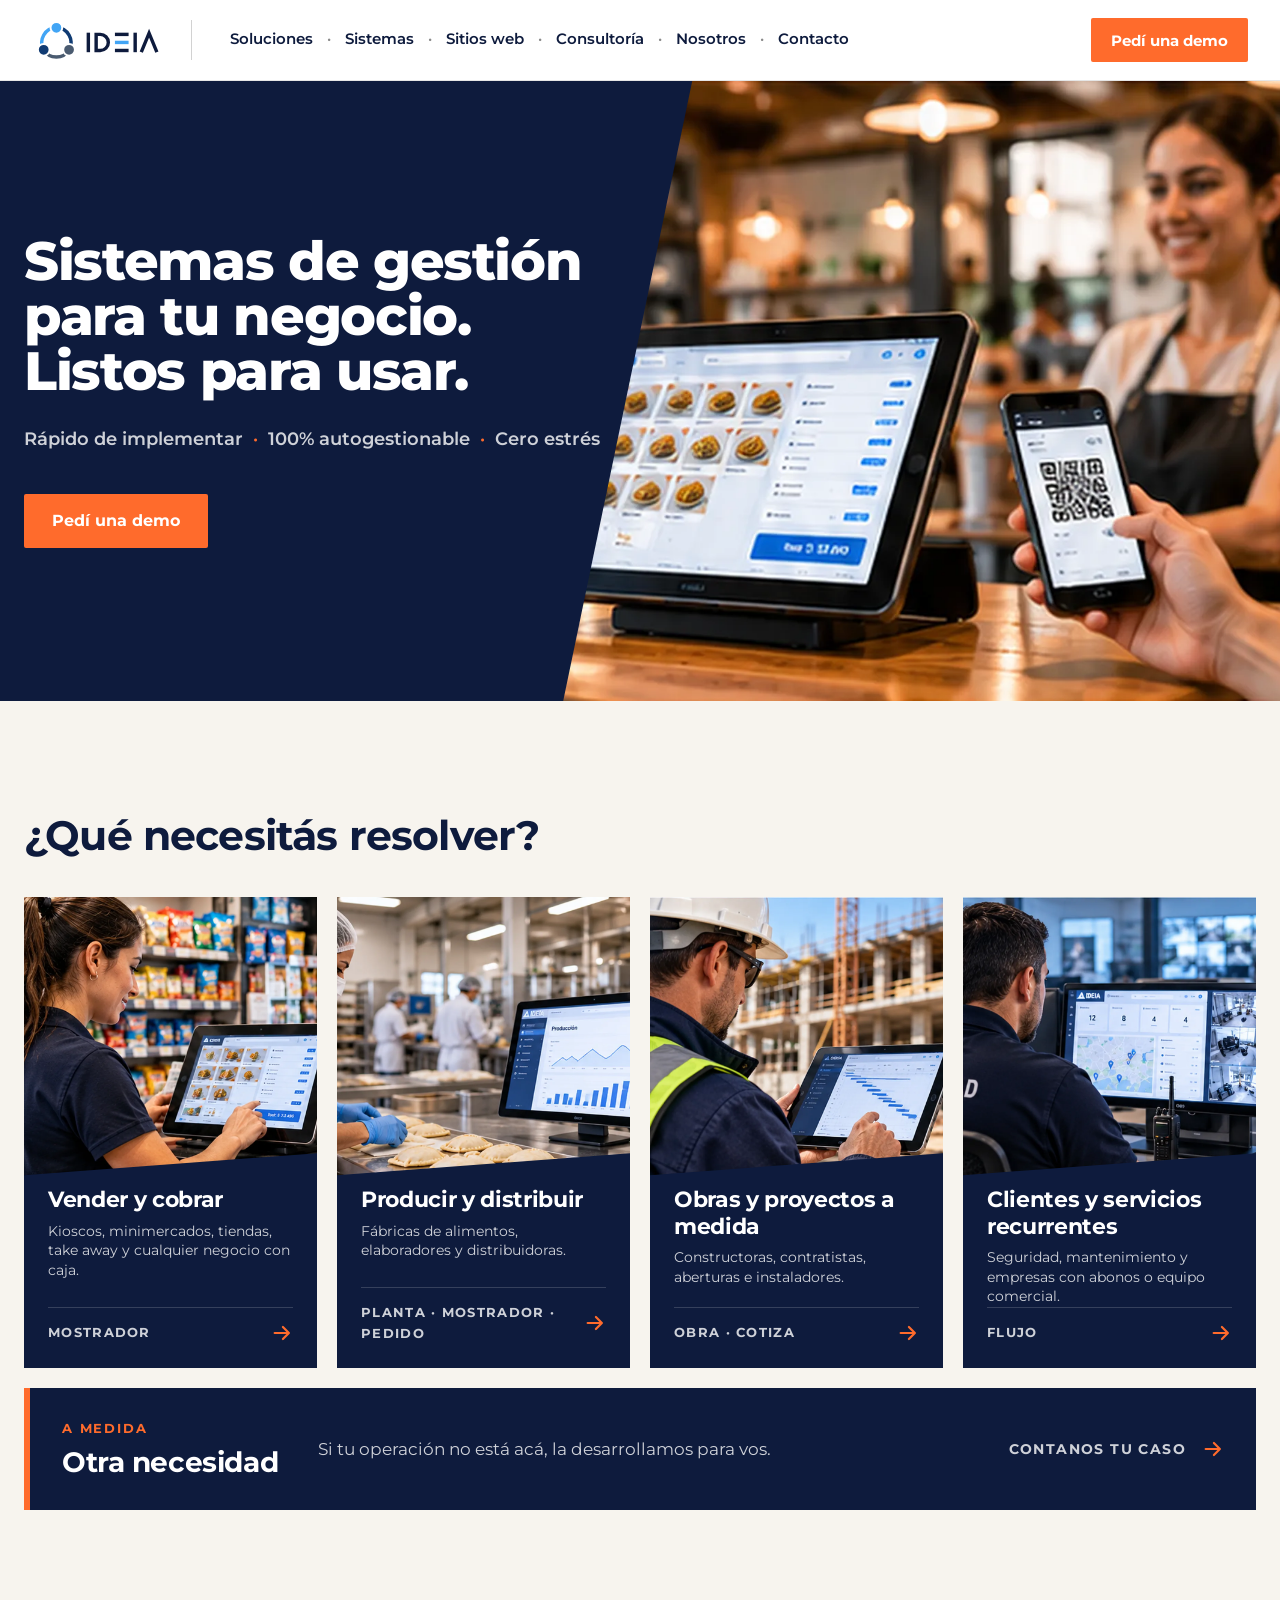
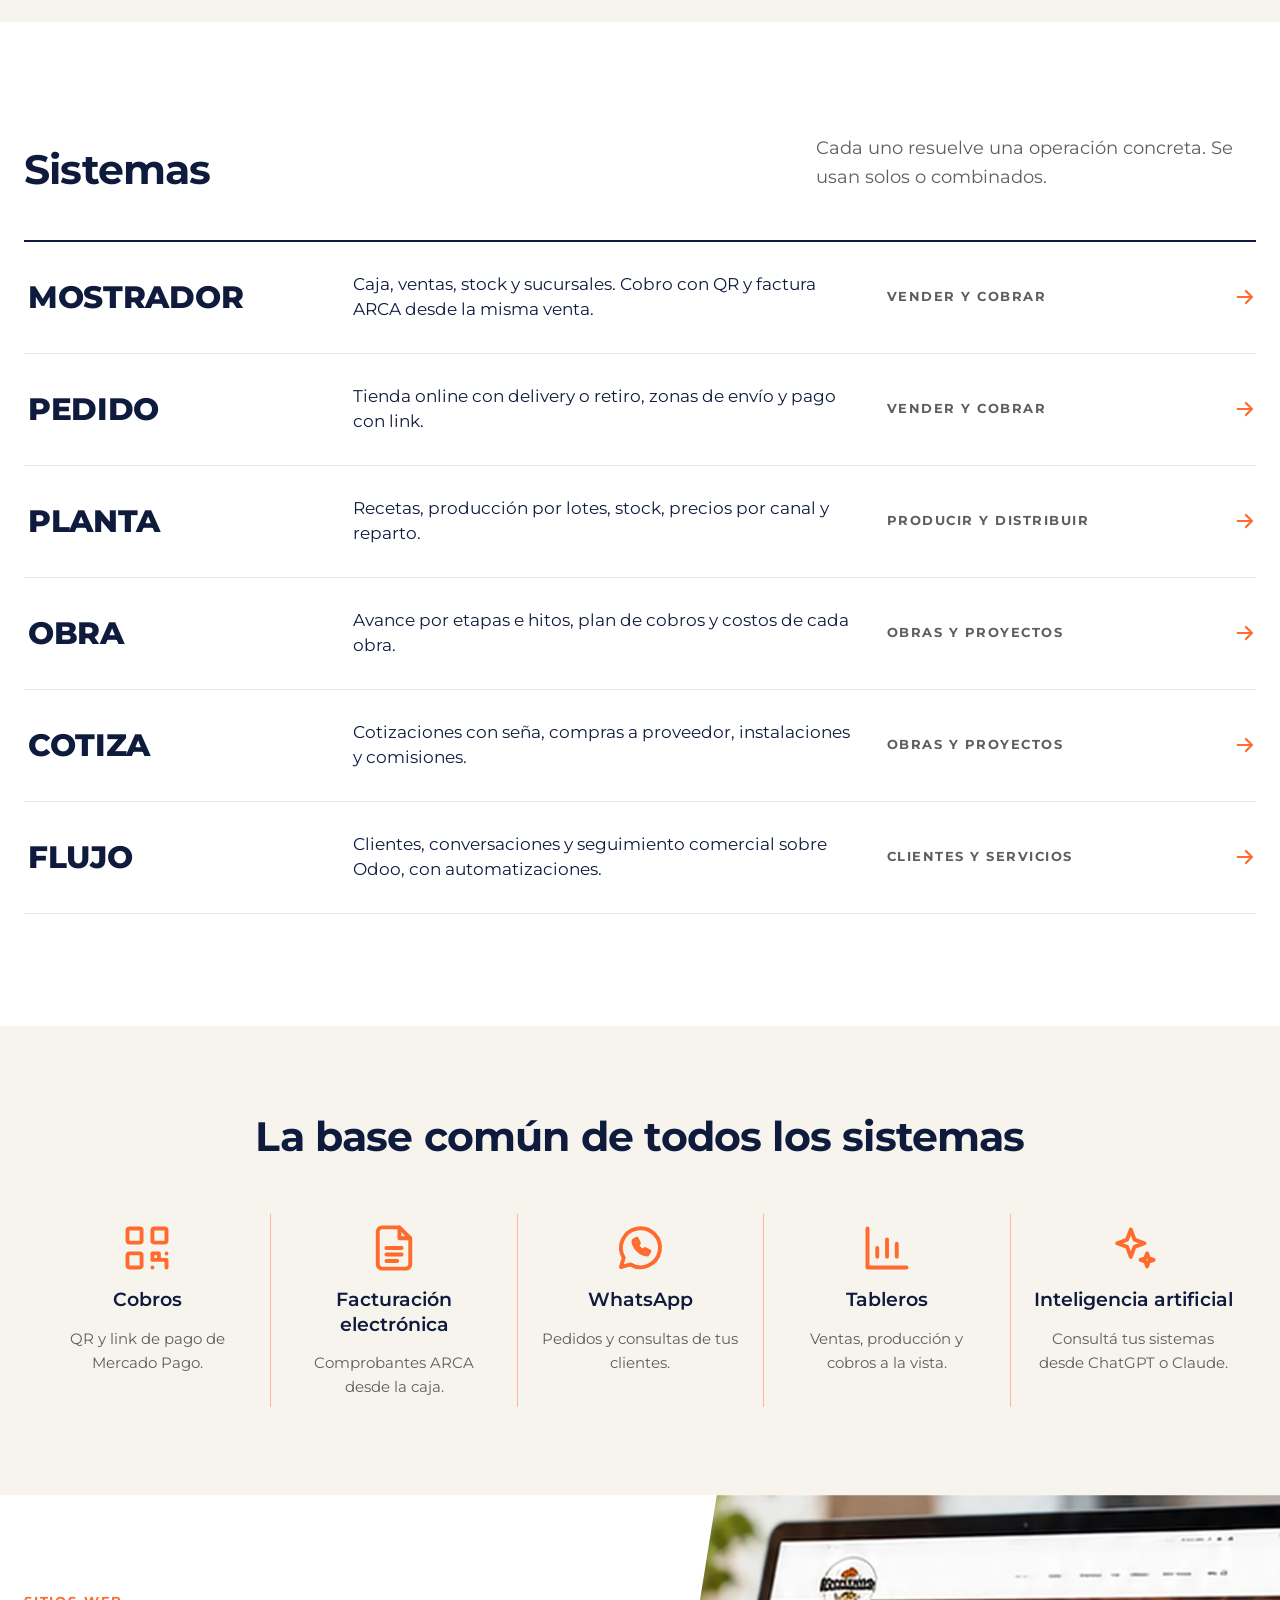
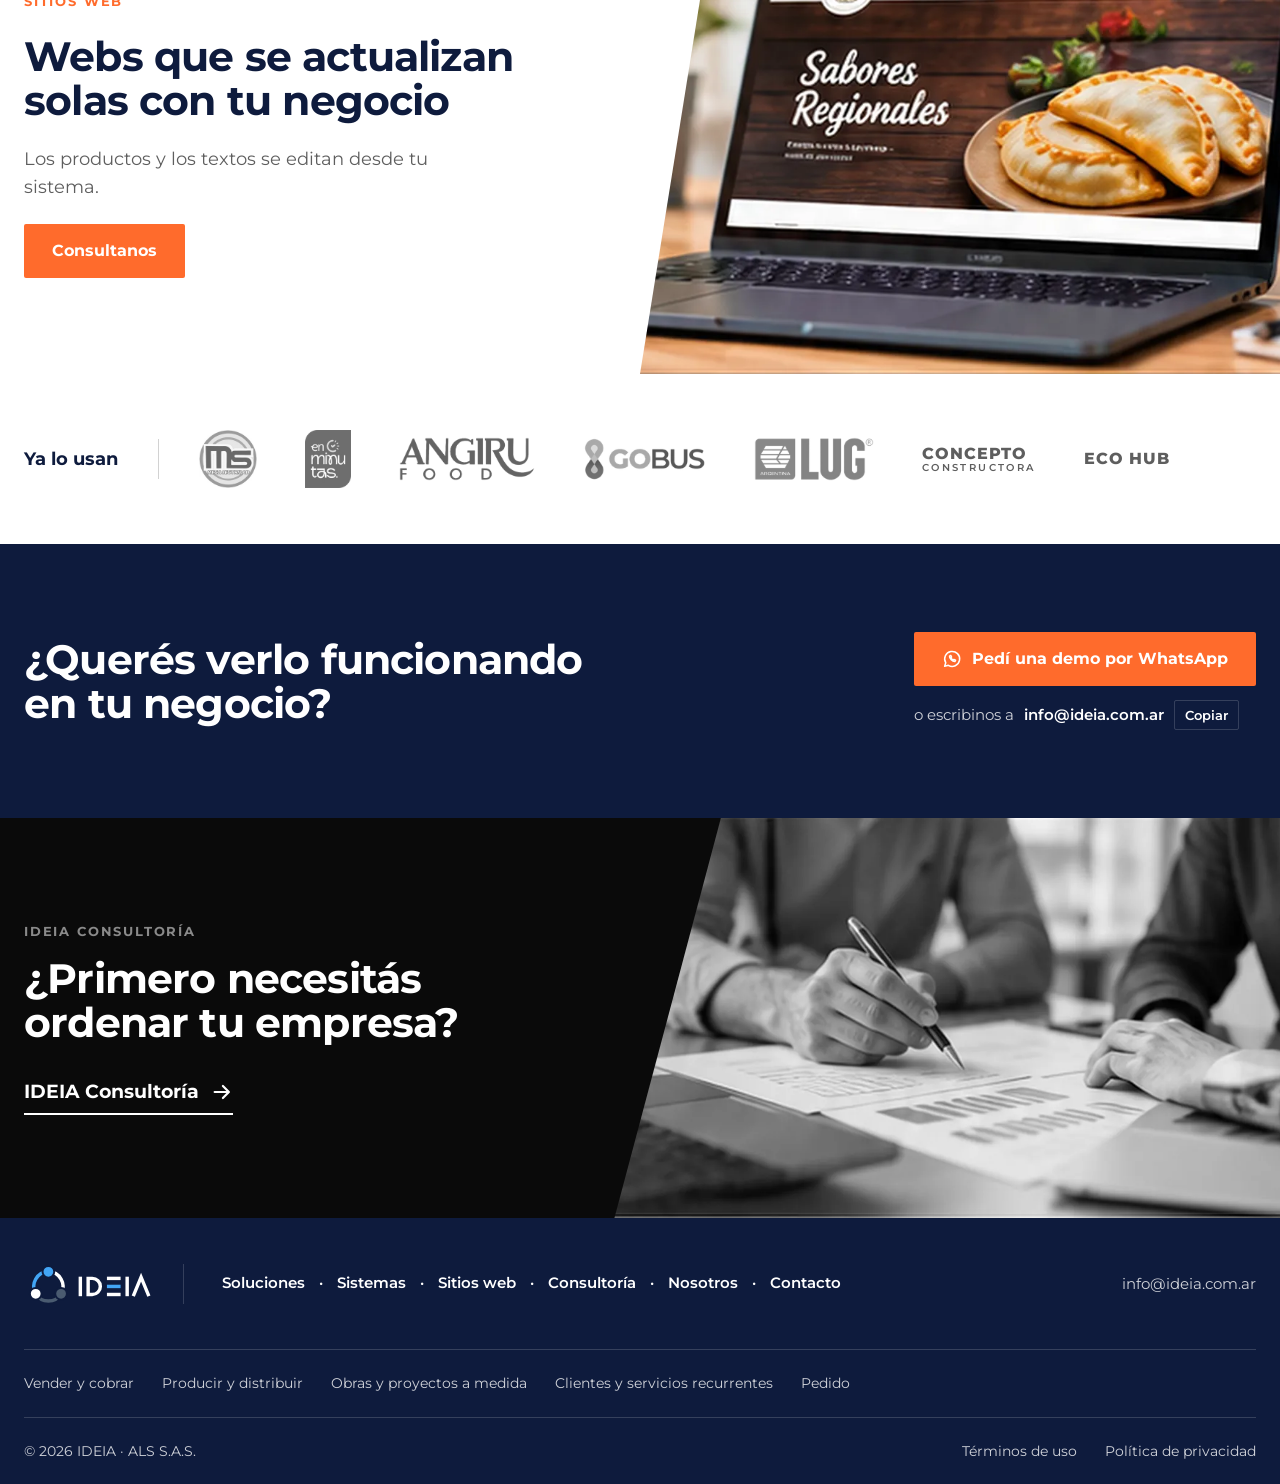
==== commit 2691612a: "Actualiza sitio con la versión 2 de Damián (nuevas páginas Pedido, Nosotros, Términos y Privacidad) " ====
--- a/index.html
+++ b/index.html
@@ -4,9 +4,9 @@
 <meta charset="utf-8">
 <meta name="viewport" content="width=device-width, initial-scale=1, viewport-fit=cover">
 <title>IDEIA · Sistemas de gestión</title>
-<meta name="description" content="Sistemas de gestión listos para usar, pensados para comercios, empresas de alimentos, constructoras y empresas de servicios. Posadas, Misiones.">
+<meta name="description" content="Sistemas de gestión listos para usar, para vender y cobrar, producir y distribuir, gestionar obras y proyectos, y atender clientes.">
 <meta property="og:title" content="IDEIA · Sistemas de gestión">
-<meta property="og:description" content="Sistemas de gestión listos para usar, pensados para comercios, empresas de alimentos, constructoras y empresas de servicios. Posadas, Misiones.">
+<meta property="og:description" content="Sistemas de gestión listos para usar, para vender y cobrar, producir y distribuir, gestionar obras y proyectos, y atender clientes.">
 <meta property="og:type" content="website">
 <meta name="claude:viewport-fit-sides" content="cover">
 <link rel="preconnect" href="https://fonts.googleapis.com"><link rel="preconnect" href="https://fonts.gstatic.com" crossorigin><link rel="stylesheet" href="https://fonts.googleapis.com/css2?family=Montserrat:wght@400;500;600;700;800&display=swap">
@@ -18,20 +18,22 @@
     <a class="logo" href="./" aria-label="IDEIA, inicio"><svg viewBox="0 0 260 82" role="img" aria-label="IDEIA"><path d="M50 16 A30 30 0 0 0 24.02 61" stroke="#42A5F5" stroke-width="7" fill="none"/><path d="M50 16 A30 30 0 0 1 75.98 61" stroke="#103B73" stroke-width="7" fill="none"/><path d="M24.02 61 A30 30 0 0 0 75.98 61" stroke="#4A5B70" stroke-width="7" fill="none"/><circle cx="50" cy="16" r="12" fill="#42A5F5" stroke="#FFFFFF" stroke-width="4"/><circle cx="24.02" cy="61" r="12" fill="#103B73" stroke="#FFFFFF" stroke-width="4"/><circle cx="75.98" cy="61" r="12" fill="#4A5B70" stroke="#FFFFFF" stroke-width="4"/><g fill="#0E1B3D"><rect x="112" y="26" width="7" height="40"/><path fill-rule="evenodd" d="M128 26h12a20 20 0 0 1 0 40h-12zM135 33h5a13 13 0 0 1 0 26h-5z"/><rect x="170" y="26" width="28" height="7"/><rect x="170" y="42.5" width="28" height="7" fill="#42A5F5"/><rect x="170" y="59" width="28" height="7"/><rect x="208" y="26" width="7" height="40"/></g><path d="M224 66 L240 27 L256 66" stroke="#0E1B3D" stroke-width="7" fill="none"/></svg></a>
     <span class="vsep" aria-hidden="true"></span>
     <nav class="nav" aria-label="Principal">
+      <div class="dd"><a href="./#soluciones" aria-haspopup="true">Soluciones</a><div class="dd-panel"><a href="comercios.html"><span>Vender y cobrar<small>Mostrador</small></span><svg class="arrow" viewBox="0 0 24 24" fill="none" stroke="currentColor" stroke-width="2.4" stroke-linecap="round" stroke-linejoin="round" aria-hidden="true"><path d="M4 12h15M13 5.5 19.5 12 13 18.5"/></svg></a><a href="alimentos.html"><span>Producir y distribuir<small>Planta · Mostrador · Pedido</small></span><svg class="arrow" viewBox="0 0 24 24" fill="none" stroke="currentColor" stroke-width="2.4" stroke-linecap="round" stroke-linejoin="round" aria-hidden="true"><path d="M4 12h15M13 5.5 19.5 12 13 18.5"/></svg></a><a href="construccion.html"><span>Obras y proyectos a medida<small>Obra · Cotiza</small></span><svg class="arrow" viewBox="0 0 24 24" fill="none" stroke="currentColor" stroke-width="2.4" stroke-linecap="round" stroke-linejoin="round" aria-hidden="true"><path d="M4 12h15M13 5.5 19.5 12 13 18.5"/></svg></a><a href="servicios.html"><span>Clientes y servicios recurrentes<small>Flujo</small></span><svg class="arrow" viewBox="0 0 24 24" fill="none" stroke="currentColor" stroke-width="2.4" stroke-linecap="round" stroke-linejoin="round" aria-hidden="true"><path d="M4 12h15M13 5.5 19.5 12 13 18.5"/></svg></a></div></div><span class="dot">·</span>
       <a href="./#sistemas">Sistemas</a><span class="dot">·</span>
-      <div class="dd"><a href="./#rubros" aria-haspopup="true">Rubros</a><div class="dd-panel"><a href="comercios.html"><span>Comercios y puntos de venta<small>Mostrador</small></span><svg class="arrow" viewBox="0 0 24 24" fill="none" stroke="currentColor" stroke-width="2.4" stroke-linecap="round" stroke-linejoin="round" aria-hidden="true"><path d="M4 12h15M13 5.5 19.5 12 13 18.5"/></svg></a><a href="alimentos.html"><span>Gastronomía e industria alimenticia<small>Planta · Mostrador · Pedido</small></span><svg class="arrow" viewBox="0 0 24 24" fill="none" stroke="currentColor" stroke-width="2.4" stroke-linecap="round" stroke-linejoin="round" aria-hidden="true"><path d="M4 12h15M13 5.5 19.5 12 13 18.5"/></svg></a><a href="construccion.html"><span>Construcción y proyectos<small>Obra · Cotiza</small></span><svg class="arrow" viewBox="0 0 24 24" fill="none" stroke="currentColor" stroke-width="2.4" stroke-linecap="round" stroke-linejoin="round" aria-hidden="true"><path d="M4 12h15M13 5.5 19.5 12 13 18.5"/></svg></a><a href="servicios.html"><span>Servicios y operaciones<small>Flujo</small></span><svg class="arrow" viewBox="0 0 24 24" fill="none" stroke="currentColor" stroke-width="2.4" stroke-linecap="round" stroke-linejoin="round" aria-hidden="true"><path d="M4 12h15M13 5.5 19.5 12 13 18.5"/></svg></a></div></div><span class="dot">·</span>
       <a href="./#sitios">Sitios web</a><span class="dot">·</span>
       <a href="./#consultoria">Consultoría</a><span class="dot">·</span>
+      <a href="nosotros.html">Nosotros</a><span class="dot">·</span>
       <a href="#contacto">Contacto</a>
     </nav>
     <a class="btn sm" href="#contacto" data-wa="">Pedí una demo</a>
     <button class="menu-btn" type="button" aria-expanded="false" aria-controls="mnav" aria-label="Abrir menú"><svg viewBox="0 0 24 24" fill="none" stroke="currentColor" stroke-width="1.8" stroke-linecap="round" stroke-linejoin="round" aria-hidden="true"><path d="M3 6h18M3 12h18M3 18h18"/></svg></button>
   </div>
   <nav class="mnav" id="mnav" aria-label="Menú móvil" hidden>
+    <span class="lbl">Soluciones</span><a class="sub" href="comercios.html">Vender y cobrar</a><a class="sub" href="alimentos.html">Producir y distribuir</a><a class="sub" href="construccion.html">Obras y proyectos a medida</a><a class="sub" href="servicios.html">Clientes y servicios recurrentes</a>
     <a href="./#sistemas">Sistemas</a>
-    <span class="lbl">Rubros</span><a class="sub" href="comercios.html">Comercios y puntos de venta</a><a class="sub" href="alimentos.html">Gastronomía e industria alimenticia</a><a class="sub" href="construccion.html">Construcción y proyectos</a><a class="sub" href="servicios.html">Servicios y operaciones</a>
     <a href="./#sitios">Sitios web</a>
     <a href="./#consultoria">Consultoría</a>
+    <a href="nosotros.html">Nosotros</a>
     <a href="#contacto">Contacto</a>
   </nav>
 </header>
@@ -45,29 +47,29 @@
   </div></div>
 </section>
 
-<section class="sec bg-bone rubros" id="rubros">
+<section class="sec bg-bone rubros" id="soluciones">
   <div class="wrap">
-    <h2>Elegí tu rubro</h2>
-    <div class="cards"><a class="vcard" href="comercios.html"><img src="img/v_comercio.webp" width="1662" height="932" alt="Comercio minorista: cajera cobrando en la pantalla de Mostrador, con lector de códigos y góndolas" loading="lazy" decoding="async"><div class="band"><h3>Comercios y puntos de venta</h3><div class="sys"><span>Mostrador</span><svg class="arrow" viewBox="0 0 24 24" fill="none" stroke="currentColor" stroke-width="2.4" stroke-linecap="round" stroke-linejoin="round" aria-hidden="true"><path d="M4 12h15M13 5.5 19.5 12 13 18.5"/></svg></div></div></a><a class="vcard" href="alimentos.html"><img src="img/v_alimentos.webp" width="1662" height="932" alt="Elaboración de empanadas en planta con el tablero de producción de Planta" loading="lazy" decoding="async"><div class="band"><h3>Gastronomía e industria alimenticia</h3><div class="sys"><span>Planta · Mostrador · Pedido</span><svg class="arrow" viewBox="0 0 24 24" fill="none" stroke="currentColor" stroke-width="2.4" stroke-linecap="round" stroke-linejoin="round" aria-hidden="true"><path d="M4 12h15M13 5.5 19.5 12 13 18.5"/></svg></div></div></a><a class="vcard" href="construccion.html"><img src="img/v_construccion.webp" width="1662" height="932" alt="Responsable de obra revisando el avance en una tablet frente a un edificio en construcción" loading="lazy" decoding="async"><div class="band"><h3>Construcción y proyectos</h3><div class="sys"><span>Obra · Cotiza</span><svg class="arrow" viewBox="0 0 24 24" fill="none" stroke="currentColor" stroke-width="2.4" stroke-linecap="round" stroke-linejoin="round" aria-hidden="true"><path d="M4 12h15M13 5.5 19.5 12 13 18.5"/></svg></div></div></a><a class="vcard" href="servicios.html"><img src="img/v_servicios.webp" width="1662" height="932" alt="Operador de una empresa de seguridad trabajando con el tablero de clientes y servicios" loading="lazy" decoding="async"><div class="band"><h3>Servicios y operaciones</h3><div class="sys"><span>Flujo</span><svg class="arrow" viewBox="0 0 24 24" fill="none" stroke="currentColor" stroke-width="2.4" stroke-linecap="round" stroke-linejoin="round" aria-hidden="true"><path d="M4 12h15M13 5.5 19.5 12 13 18.5"/></svg></div></div></a></div>
-    <p class="more"><a class="tlink" href="#contacto" data-wa="un sistema a medida"><span>¿Tu rubro no está? Lo hacemos a medida</span><svg class="arrow" viewBox="0 0 24 24" fill="none" stroke="currentColor" stroke-width="2.4" stroke-linecap="round" stroke-linejoin="round" aria-hidden="true"><path d="M4 12h15M13 5.5 19.5 12 13 18.5"/></svg></a></p>
+    <h2>¿Qué necesitás resolver?</h2>
+    <div class="cards c5"><a class="vcard" href="comercios.html"><img src="img/v_comercio.webp" width="1662" height="932" alt="Comercio minorista: cajera cobrando en la pantalla de Mostrador, con lector de códigos y góndolas" loading="lazy" decoding="async"><div class="band"><h3>Vender y cobrar</h3><p class="ej">Kioscos, minimercados, tiendas, take away y cualquier negocio con caja.</p><div class="sys"><span>Mostrador</span><svg class="arrow" viewBox="0 0 24 24" fill="none" stroke="currentColor" stroke-width="2.4" stroke-linecap="round" stroke-linejoin="round" aria-hidden="true"><path d="M4 12h15M13 5.5 19.5 12 13 18.5"/></svg></div></div></a><a class="vcard" href="alimentos.html"><img src="img/v_alimentos.webp" width="1662" height="932" alt="Elaboración de empanadas en planta con el tablero de producción de Planta" loading="lazy" decoding="async"><div class="band"><h3>Producir y distribuir</h3><p class="ej">Fábricas de alimentos, elaboradores y distribuidoras.</p><div class="sys"><span>Planta · Mostrador · Pedido</span><svg class="arrow" viewBox="0 0 24 24" fill="none" stroke="currentColor" stroke-width="2.4" stroke-linecap="round" stroke-linejoin="round" aria-hidden="true"><path d="M4 12h15M13 5.5 19.5 12 13 18.5"/></svg></div></div></a><a class="vcard" href="construccion.html"><img src="img/v_construccion.webp" width="1662" height="932" alt="Responsable de obra revisando el avance en una tablet frente a un edificio en construcción" loading="lazy" decoding="async"><div class="band"><h3>Obras y proyectos a medida</h3><p class="ej">Constructoras, contratistas, aberturas e instaladores.</p><div class="sys"><span>Obra · Cotiza</span><svg class="arrow" viewBox="0 0 24 24" fill="none" stroke="currentColor" stroke-width="2.4" stroke-linecap="round" stroke-linejoin="round" aria-hidden="true"><path d="M4 12h15M13 5.5 19.5 12 13 18.5"/></svg></div></div></a><a class="vcard" href="servicios.html"><img src="img/v_servicios.webp" width="1662" height="932" alt="Operador de una empresa de seguridad trabajando con el tablero de clientes y servicios" loading="lazy" decoding="async"><div class="band"><h3>Clientes y servicios recurrentes</h3><p class="ej">Seguridad, mantenimiento y empresas con abonos o equipo comercial.</p><div class="sys"><span>Flujo</span><svg class="arrow" viewBox="0 0 24 24" fill="none" stroke="currentColor" stroke-width="2.4" stroke-linecap="round" stroke-linejoin="round" aria-hidden="true"><path d="M4 12h15M13 5.5 19.5 12 13 18.5"/></svg></div></div></a><a class="vcard vother" href="#contacto" data-wa="un sistema a medida"><div class="band"><span class="eyebrow">A medida</span><h3>Otra necesidad</h3><p class="ej">Si tu operación no está acá, la desarrollamos para vos.</p><div class="sys"><span>Contanos tu caso</span><svg class="arrow" viewBox="0 0 24 24" fill="none" stroke="currentColor" stroke-width="2.4" stroke-linecap="round" stroke-linejoin="round" aria-hidden="true"><path d="M4 12h15M13 5.5 19.5 12 13 18.5"/></svg></div></div></a></div>
   </div>
 </section>
 
 <section class="sec" id="sistemas">
   <div class="wrap">
     <div class="sys-head"><h2>Sistemas</h2><p class="muted">Cada uno resuelve una operación concreta. Se usan solos o combinados.</p></div>
-    <div class="sys-list"><a class="sys-row" href="comercios.html"><span class="nm">MOSTRADOR</span><span class="ds">Caja, ventas, stock y sucursales. Cobro con QR y factura ARCA desde la misma venta.</span><span class="rb">Comercios · Alimentos</span><svg class="arrow" viewBox="0 0 24 24" fill="none" stroke="currentColor" stroke-width="2.4" stroke-linecap="round" stroke-linejoin="round" aria-hidden="true"><path d="M4 12h15M13 5.5 19.5 12 13 18.5"/></svg></a><a class="sys-row" href="alimentos.html#pedido"><span class="nm">PEDIDO</span><span class="ds">Tienda online con delivery o retiro, zonas de envío y pago con link.</span><span class="rb">Comercios · Alimentos</span><svg class="arrow" viewBox="0 0 24 24" fill="none" stroke="currentColor" stroke-width="2.4" stroke-linecap="round" stroke-linejoin="round" aria-hidden="true"><path d="M4 12h15M13 5.5 19.5 12 13 18.5"/></svg></a><a class="sys-row" href="alimentos.html"><span class="nm">PLANTA</span><span class="ds">Recetas, producción por lotes, stock, precios por canal y reparto.</span><span class="rb">Alimentos</span><svg class="arrow" viewBox="0 0 24 24" fill="none" stroke="currentColor" stroke-width="2.4" stroke-linecap="round" stroke-linejoin="round" aria-hidden="true"><path d="M4 12h15M13 5.5 19.5 12 13 18.5"/></svg></a><a class="sys-row" href="construccion.html"><span class="nm">OBRA</span><span class="ds">Avance por etapas e hitos, plan de cobros y costos de cada obra.</span><span class="rb">Construcción</span><svg class="arrow" viewBox="0 0 24 24" fill="none" stroke="currentColor" stroke-width="2.4" stroke-linecap="round" stroke-linejoin="round" aria-hidden="true"><path d="M4 12h15M13 5.5 19.5 12 13 18.5"/></svg></a><a class="sys-row" href="construccion.html#cotiza"><span class="nm">COTIZA</span><span class="ds">Cotizaciones con seña, compras a proveedor, instalaciones y comisiones.</span><span class="rb">Construcción</span><svg class="arrow" viewBox="0 0 24 24" fill="none" stroke="currentColor" stroke-width="2.4" stroke-linecap="round" stroke-linejoin="round" aria-hidden="true"><path d="M4 12h15M13 5.5 19.5 12 13 18.5"/></svg></a><a class="sys-row" href="servicios.html"><span class="nm">FLUJO</span><span class="ds">Clientes, conversaciones y seguimiento comercial sobre Odoo, con automatizaciones.</span><span class="rb">Servicios</span><svg class="arrow" viewBox="0 0 24 24" fill="none" stroke="currentColor" stroke-width="2.4" stroke-linecap="round" stroke-linejoin="round" aria-hidden="true"><path d="M4 12h15M13 5.5 19.5 12 13 18.5"/></svg></a></div>
+    <div class="sys-list"><a class="sys-row" href="comercios.html"><span class="nm">MOSTRADOR</span><span class="ds">Caja, ventas, stock y sucursales. Cobro con QR y factura ARCA desde la misma venta.</span><span class="rb">Vender y cobrar</span><svg class="arrow" viewBox="0 0 24 24" fill="none" stroke="currentColor" stroke-width="2.4" stroke-linecap="round" stroke-linejoin="round" aria-hidden="true"><path d="M4 12h15M13 5.5 19.5 12 13 18.5"/></svg></a><a class="sys-row" href="pedido.html"><span class="nm">PEDIDO</span><span class="ds">Tienda online con delivery o retiro, zonas de envío y pago con link.</span><span class="rb">Vender y cobrar</span><svg class="arrow" viewBox="0 0 24 24" fill="none" stroke="currentColor" stroke-width="2.4" stroke-linecap="round" stroke-linejoin="round" aria-hidden="true"><path d="M4 12h15M13 5.5 19.5 12 13 18.5"/></svg></a><a class="sys-row" href="alimentos.html"><span class="nm">PLANTA</span><span class="ds">Recetas, producción por lotes, stock, precios por canal y reparto.</span><span class="rb">Producir y distribuir</span><svg class="arrow" viewBox="0 0 24 24" fill="none" stroke="currentColor" stroke-width="2.4" stroke-linecap="round" stroke-linejoin="round" aria-hidden="true"><path d="M4 12h15M13 5.5 19.5 12 13 18.5"/></svg></a><a class="sys-row" href="construccion.html"><span class="nm">OBRA</span><span class="ds">Avance por etapas e hitos, plan de cobros y costos de cada obra.</span><span class="rb">Obras y proyectos</span><svg class="arrow" viewBox="0 0 24 24" fill="none" stroke="currentColor" stroke-width="2.4" stroke-linecap="round" stroke-linejoin="round" aria-hidden="true"><path d="M4 12h15M13 5.5 19.5 12 13 18.5"/></svg></a><a class="sys-row" href="construccion.html#cotiza"><span class="nm">COTIZA</span><span class="ds">Cotizaciones con seña, compras a proveedor, instalaciones y comisiones.</span><span class="rb">Obras y proyectos</span><svg class="arrow" viewBox="0 0 24 24" fill="none" stroke="currentColor" stroke-width="2.4" stroke-linecap="round" stroke-linejoin="round" aria-hidden="true"><path d="M4 12h15M13 5.5 19.5 12 13 18.5"/></svg></a><a class="sys-row" href="servicios.html"><span class="nm">FLUJO</span><span class="ds">Clientes, conversaciones y seguimiento comercial sobre Odoo, con automatizaciones.</span><span class="rb">Clientes y servicios</span><svg class="arrow" viewBox="0 0 24 24" fill="none" stroke="currentColor" stroke-width="2.4" stroke-linecap="round" stroke-linejoin="round" aria-hidden="true"><path d="M4 12h15M13 5.5 19.5 12 13 18.5"/></svg></a></div>
   </div>
 </section>
 
 <section class="sec s-md bg-bone base" id="base">
   <div class="wrap">
     <h2>La base común de todos los sistemas</h2>
-    <div class="feats">
+    <div class="feats f5">
       <div class="feat"><svg viewBox="0 0 24 24" fill="none" stroke="currentColor" stroke-width="1.8" stroke-linecap="round" stroke-linejoin="round" aria-hidden="true"><rect x="3" y="3" width="6.5" height="6.5" rx="1"/><rect x="14.5" y="3" width="6.5" height="6.5" rx="1"/><rect x="3" y="14.5" width="6.5" height="6.5" rx="1"/><path d="M14.5 14.5h3v3h-3zM17.5 17.5h3.5v3.5M21 14.5v.01M14.5 21h.01"/></svg><h4>Cobros</h4><p>QR y link de pago de Mercado Pago.</p></div>
       <div class="feat"><svg viewBox="0 0 24 24" fill="none" stroke="currentColor" stroke-width="1.8" stroke-linecap="round" stroke-linejoin="round" aria-hidden="true"><path d="M14.5 2.5H6.5a2 2 0 0 0-2 2v15a2 2 0 0 0 2 2h11a2 2 0 0 0 2-2v-12z"/><path d="M14.5 2.5v5h5M8.5 12h7M8.5 15h7M8.5 18h5"/></svg><h4>Facturación electrónica</h4><p>Comprobantes ARCA desde la caja.</p></div>
       <div class="feat"><svg viewBox="0 0 24 24" fill="none" stroke="currentColor" stroke-width="1.8" stroke-linecap="round" stroke-linejoin="round" aria-hidden="true"><path d="M3.2 20.8l1.3-4.3A9 9 0 1 1 7.6 19.6z"/><path d="M9 8.6c-.2 2.8 3.4 6.5 6.4 6.4l.9-1.5-2-1-.9.8c-1.2-.4-2.3-1.5-2.7-2.7l.8-.9-1-2z"/></svg><h4>WhatsApp</h4><p>Pedidos y consultas de tus clientes.</p></div>
       <div class="feat"><svg viewBox="0 0 24 24" fill="none" stroke="currentColor" stroke-width="1.8" stroke-linecap="round" stroke-linejoin="round" aria-hidden="true"><path d="M3 3v18h18"/><path d="M7.5 16v-4M12 16V8M16.5 16v-6"/></svg><h4>Tableros</h4><p>Ventas, producción y cobros a la vista.</p></div>
+      <div class="feat"><svg viewBox="0 0 24 24" fill="none" stroke="currentColor" stroke-width="1.8" stroke-linecap="round" stroke-linejoin="round" aria-hidden="true"><path d="M11 3.5l1.7 4.6 4.6 1.7-4.6 1.7L11 16.1l-1.7-4.6L4.7 9.8l4.6-1.7z"/><path d="M18.5 14.5l.8 2.2 2.2.8-2.2.8-.8 2.2-.8-2.2-2.2-.8 2.2-.8z"/></svg><h4>Inteligencia artificial</h4><p>Consultá tus sistemas desde ChatGPT o Claude.</p></div>
     </div>
   </div>
 </section>
@@ -91,7 +93,7 @@
     <h2>¿Querés verlo funcionando en tu negocio?</h2>
     <div class="act">
       <a class="btn" href="#contacto" data-wa=""><svg viewBox="0 0 24 24" fill="none" stroke="currentColor" stroke-width="1.8" stroke-linecap="round" stroke-linejoin="round" aria-hidden="true"><path d="M3.2 20.8l1.3-4.3A9 9 0 1 1 7.6 19.6z"/><path d="M9 8.6c-.2 2.8 3.4 6.5 6.4 6.4l.9-1.5-2-1-.9.8c-1.2-.4-2.3-1.5-2.7-2.7l.8-.9-1-2z"/></svg> Pedí una demo por WhatsApp</a>
-      <p class="mail"><span class="nw">o escribinos a</span> <b>damian.ideia@gmail.com</b> <button class="copybtn" type="button" data-copy="damian.ideia@gmail.com">Copiar</button></p>
+      <p class="mail"><span class="nw">o escribinos a</span> <b>info@ideia.com.ar</b> <button class="copybtn" type="button" data-copy="info@ideia.com.ar">Copiar</button></p>
     </div>
   </div>
 </section>
@@ -111,11 +113,12 @@
       <a class="logo" href="./" aria-label="IDEIA, inicio"><svg viewBox="0 0 260 82" role="img" aria-label="IDEIA"><path d="M50 16 A30 30 0 0 0 24.02 61" stroke="#42A5F5" stroke-width="7" fill="none"/><path d="M50 16 A30 30 0 0 1 75.98 61" stroke="#FFFFFF" stroke-width="7" fill="none"/><path d="M24.02 61 A30 30 0 0 0 75.98 61" stroke="#4A5B70" stroke-width="7" fill="none"/><circle cx="50" cy="16" r="12" fill="#42A5F5" stroke="#0E1B3D" stroke-width="4"/><circle cx="24.02" cy="61" r="12" fill="#FFFFFF" stroke="#0E1B3D" stroke-width="4"/><circle cx="75.98" cy="61" r="12" fill="#4A5B70" stroke="#0E1B3D" stroke-width="4"/><g fill="#FFFFFF"><rect x="112" y="26" width="7" height="40"/><path fill-rule="evenodd" d="M128 26h12a20 20 0 0 1 0 40h-12zM135 33h5a13 13 0 0 1 0 26h-5z"/><rect x="170" y="26" width="28" height="7"/><rect x="170" y="42.5" width="28" height="7" fill="#42A5F5"/><rect x="170" y="59" width="28" height="7"/><rect x="208" y="26" width="7" height="40"/></g><path d="M224 66 L240 27 L256 66" stroke="#FFFFFF" stroke-width="7" fill="none"/></svg></a>
       <span class="vsep" aria-hidden="true"></span>
       <nav class="nav" aria-label="Pie" style="display:flex">
-        <a href="./#sistemas">Sistemas</a><span class="dot">·</span><a href="./#rubros">Rubros</a><span class="dot">·</span><a href="./#sitios">Sitios web</a><span class="dot">·</span><a href="./#consultoria">Consultoría</a><span class="dot">·</span><a href="#contacto">Contacto</a>
+        <a href="./#soluciones">Soluciones</a><span class="dot">·</span><a href="./#sistemas">Sistemas</a><span class="dot">·</span><a href="./#sitios">Sitios web</a><span class="dot">·</span><a href="./#consultoria">Consultoría</a><span class="dot">·</span><a href="nosotros.html">Nosotros</a><span class="dot">·</span><a href="#contacto">Contacto</a>
       </nav>
-      <p class="ct">damian.ideia@gmail.com<br>Posadas, Misiones, Argentina</p>
+      <p class="ct">info@ideia.com.ar</p>
     </div>
-    <div class="ftr-bot"><a href="comercios.html">Comercios y puntos de venta</a><a href="alimentos.html">Gastronomía e industria alimenticia</a><a href="construccion.html">Construcción y proyectos</a><a href="servicios.html">Servicios y operaciones</a><span class="cp">© 2026 IDEIA</span></div>
+    <div class="ftr-bot"><a href="comercios.html">Vender y cobrar</a><a href="alimentos.html">Producir y distribuir</a><a href="construccion.html">Obras y proyectos a medida</a><a href="servicios.html">Clientes y servicios recurrentes</a><a href="pedido.html">Pedido</a></div>
+    <div class="ftr-bot ftr-legal"><span>© 2026 IDEIA · ALS S.A.S.</span><a href="terminos.html">Términos de uso</a><a href="privacidad.html">Política de privacidad</a></div>
   </div>
 </footer>
 <script src="assets/app.js"></script>
--- a/assets/styles.css
+++ b/assets/styles.css
@@ -536,3 +536,182 @@
   .oth img{width:96px;height:84px}
   .ui-scroll{overflow-x:auto}
 }
+
+/* =========================================================
+   Ampliación: base común de 5, Nosotros, Pedido, legales
+   ========================================================= */
+.feats.f5{grid-template-columns:repeat(5,minmax(0,1fr))}
+.feats.f5 .feat{padding-inline:20px}
+.ftr-legal{border-top:1px solid var(--on-navy-line)}
+.ftr-legal span{margin-right:auto}
+
+/* Nosotros: hero tipográfico con cifra */
+.hero-n{background:var(--navy);color:var(--white);position:relative;overflow:hidden}
+.hero-n::after{content:"";position:absolute;top:0;right:0;bottom:0;width:38%;background:rgba(255,255,255,.035);clip-path:polygon(30% 0,100% 0,100% 100%,0 100%)}
+.hero-n .wrap{position:relative;z-index:1;display:grid;grid-template-columns:repeat(12,minmax(0,1fr));column-gap:24px;align-items:end;padding-block:96px 104px}
+.hero-n .l{grid-column:1/span 7;display:flex;flex-direction:column;gap:24px}
+.hero-n .l .lead{color:var(--on-navy);max-width:560px}
+.hero-n .crumb{color:var(--on-navy)}
+.hero-n .r{grid-column:9/span 4;border-left:2px solid var(--orange);padding-left:28px}
+.hero-n .fig{display:block;font-weight:800;font-size:clamp(72px,8vw,112px);line-height:.9;letter-spacing:-.04em;color:var(--orange)}
+.hero-n .r p{margin-top:14px;font-size:18px;font-weight:600;line-height:1.45}
+
+/* Casos de éxito */
+.cases{display:grid;grid-template-columns:repeat(2,minmax(0,1fr));gap:24px}
+.case{background:var(--white);border:1px solid var(--g-100);padding:36px;display:flex;flex-direction:column;gap:14px}
+.case h3{font-size:24px}
+.case dl{margin:6px 0 0;display:grid;gap:14px}
+.case dt{font-size:12.5px;font-weight:700;letter-spacing:.12em;text-transform:uppercase;color:var(--g-600)}
+.case dd{margin:4px 0 0;font-size:16px;line-height:1.5}
+.case .res{margin-top:auto;padding-top:20px;border-top:2px solid var(--navy);display:flex;flex-direction:column;gap:8px}
+.case .res b{font-size:18px;font-weight:700;line-height:1.3;display:flex;gap:10px;align-items:baseline}
+.case .res b::before{content:"";width:8px;height:8px;background:var(--orange);flex:none;clip-path:polygon(0 0,100% 50%,0 100%);transform:translateY(-1px)}
+
+/* Pedido: hero con foto cortada y tienda superpuesta */
+.hero-p{display:grid;grid-template-columns:minmax(0,1fr) minmax(0,1.05fr);background:var(--bone);min-height:620px}
+.hero-p .copy{display:flex;flex-direction:column;justify-content:center;align-items:flex-start;gap:22px;padding:72px 40px 72px max(var(--gut),calc((100vw - var(--wrap)) / 2))}
+.hero-p .nm{font-weight:800;font-size:15px;letter-spacing:.2em;color:var(--orange)}
+.hero-p .who{font-size:19px;font-weight:500;color:var(--g-600);max-width:480px}
+.hero-p .vis{position:relative}
+.hero-p .ph{position:absolute;inset:0;clip-path:polygon(14% 0,100% 0,100% 100%,0 100%)}
+.hero-p .ph img{width:100%;height:100%;object-fit:cover}
+.pphone{position:absolute;left:2%;bottom:-48px;width:250px;background:var(--g-900);border-radius:34px;padding:10px;z-index:2;box-shadow:0 30px 60px -30px rgba(14,27,61,.6)}
+.ps{background:var(--bone);border-radius:26px;overflow:hidden;font-size:12px;line-height:1.3;color:var(--navy)}
+.ps-top{background:var(--navy);color:var(--white);padding:16px 14px 12px}
+.ps-top b{display:block;font-weight:800;font-size:16px}
+.ps-top small{color:var(--on-navy);font-size:11px}
+.ps-mode{display:flex;gap:6px;margin-top:10px}
+.ps-mode i{font-style:normal;flex:1;text-align:center;font-weight:700;font-size:10.5px;padding:7px 4px;border-radius:5px;background:rgba(255,255,255,.12)}
+.ps-mode i.on{background:var(--white);color:var(--navy)}
+.ps-list{padding:10px;display:flex;flex-direction:column;gap:7px}
+.ps-item{background:var(--white);border-radius:8px;padding:8px;display:grid;grid-template-columns:36px 1fr auto;gap:9px;align-items:center}
+.ps-item i{height:36px;border-radius:6px;background:var(--g-100)}
+.ps-item b{display:block;font-weight:700;font-size:11.5px}
+.ps-item small{color:var(--g-600);font-size:11px}
+.ps-item .add{width:24px;height:24px;border-radius:5px;background:var(--orange);color:var(--white);display:grid;place-items:center;font-weight:800}
+.ps-promo{margin:0 10px;padding:8px 10px;border:1px dashed var(--orange);border-radius:6px;font-weight:700;font-size:10.5px;color:var(--orange-press);text-align:center}
+.ps-cart{margin:10px;background:var(--orange);color:var(--white);border-radius:8px;padding:11px 12px;display:flex;justify-content:space-between;font-weight:700;font-size:12px}
+
+/* Recorrido del pedido */
+.route{display:grid;grid-template-columns:repeat(5,minmax(0,1fr));gap:0;margin:48px 0 0;padding:0;list-style:none;border-top:2px solid var(--navy)}
+.route li{padding:26px 22px 0 0;position:relative}
+.route li+li{padding-left:22px;border-left:1px solid var(--g-100)}
+.route .s{display:inline-grid;place-items:center;width:34px;height:34px;background:var(--orange);color:var(--white);font-weight:800;font-size:15px}
+.route h4{margin-top:16px;font-size:19px;font-weight:700}
+.route p{margin-top:8px;font-size:15px;color:var(--g-600)}
+
+/* Preguntas frecuentes */
+.faq{display:grid;grid-template-columns:repeat(12,minmax(0,1fr));column-gap:24px;align-items:start}
+.faq h2{grid-column:1/span 4}
+.qas{grid-column:6/span 7;border-top:2px solid var(--navy)}
+.qa{border-bottom:1px solid var(--g-100)}
+.qa summary{list-style:none;cursor:pointer;display:flex;justify-content:space-between;align-items:center;gap:20px;padding:22px 0;font-weight:700;font-size:18px}
+.qa summary::-webkit-details-marker{display:none}
+.qa summary::after{content:"+";font-weight:500;font-size:26px;line-height:1;color:var(--orange);transition:transform .15s ease}
+.qa[open] summary::after{transform:rotate(45deg)}
+.qa p{padding:0 40px 22px 0;font-size:16px;color:var(--g-600)}
+
+/* Legales */
+.legal{max-width:calc(820px + 48px)}
+.legal h1{font-size:clamp(34px,4vw,52px);margin-top:18px}
+.legal .upd{margin-top:12px;font-size:15px;color:var(--g-600)}
+.legal h2{font-size:22px;margin-top:44px}
+.legal p{margin-top:12px;font-size:17px;line-height:1.65}
+.legal a{color:var(--navy);text-decoration-color:var(--orange);text-underline-offset:3px}
+.legal-ct p{font-size:16px;display:flex;flex-wrap:wrap;align-items:center;gap:8px 12px}
+.copybtn.dark{color:var(--navy);border-color:var(--g-200)}
+.copybtn.dark:hover{border-color:var(--navy)}
+
+@media (max-width:1100px){
+  .feats.f5{grid-template-columns:repeat(3,minmax(0,1fr));row-gap:40px}
+  .feats.f5 .feat:nth-child(4){border-left:0}
+  .route{grid-template-columns:repeat(3,minmax(0,1fr));row-gap:32px}
+  .route li:nth-child(4){border-left:0;padding-left:0}
+}
+@media (max-width:900px){
+  .feats.f5{grid-template-columns:repeat(2,minmax(0,1fr))}
+  .feats.f5 .feat:nth-child(4){border-left:1.5px solid rgba(255,107,44,.45)}
+  .feats.f5 .feat:nth-child(3),.feats.f5 .feat:nth-child(5){border-left:0}
+  .hero-n .wrap{grid-template-columns:1fr;row-gap:40px;padding-block:56px 64px}
+  .hero-n .l,.hero-n .r{grid-column:1/-1}
+  .cases{grid-template-columns:1fr}
+  .case{padding:26px}
+  .hero-p{grid-template-columns:1fr}
+  .hero-p .copy{padding:48px max(16px,env(safe-area-inset-right,0px)) 56px max(16px,env(safe-area-inset-left,0px))}
+  .hero-p .vis{order:-1;height:380px}
+  .hero-p .ph{clip-path:polygon(0 0,100% 0,100% 88%,0 100%)}
+  .pphone{width:180px;left:auto;right:16px;bottom:-30px;border-radius:26px;padding:7px}
+  .pphone .ps{border-radius:20px}
+  .pphone .ps-list .ps-item:nth-child(3),.pphone .ps-promo{display:none}
+  .faq{grid-template-columns:1fr;row-gap:28px}
+  .faq h2,.qas{grid-column:1/-1}
+  .ftr-legal{flex-direction:column;align-items:flex-start}
+}
+@media (max-width:560px){
+  .feats.f5{grid-template-columns:1fr}
+  .feats.f5 .feat{border-left:0!important}
+  .route{grid-template-columns:1fr}
+  .route li,.route li+li{padding:22px 0 0;border-left:0}
+  .qa summary{font-size:16px}
+  .qa p{padding-right:0}
+}
+
+/* Pedido: cliente y local lado a lado */
+.duo-ui{display:grid;grid-template-columns:270px minmax(0,1fr);gap:40px;align-items:start}
+.duo-ui>div{display:flex;flex-direction:column;gap:14px;min-width:0}
+.duo-ui .pphone{position:static;width:100%}
+.ui-body.eq{grid-template-columns:1fr 1fr}
+.tr b{white-space:nowrap}
+@media (max-width:900px){
+  .duo-ui{grid-template-columns:1fr}
+  .duo-ui .pphone{width:260px;max-width:100%}
+  .duo-ui .pphone .ps-list .ps-item:nth-child(3){display:grid}
+  .duo-ui .pphone .ps-promo{display:block}
+  .ui-body.eq{grid-template-columns:1fr}
+}
+
+/* Soluciones por necesidad: 4 tarjetas + "Otra necesidad" */
+.cards.c5{grid-template-columns:repeat(5,minmax(0,1fr));gap:16px}
+.vcard .ej{margin-top:8px;font-size:13.5px;line-height:1.45;color:var(--on-navy)}
+.vother .band{height:100%;display:flex;flex-direction:column;justify-content:flex-end;clip-path:none;border-top:6px solid var(--orange)}
+.vother .eyebrow{margin-bottom:12px}
+.vother h3{font-size:26px}
+@media (max-width:1100px){
+  .cards.c5{grid-template-columns:repeat(2,minmax(0,1fr))}
+  .cards.c5 .vother{grid-column:1/-1;height:auto}
+  .cards.c5 .vother .band{padding:32px 24px}
+}
+@media (max-width:560px){.cards.c5{grid-template-columns:1fr}}
+.cards.c5 .vcard{height:500px}
+.cards.c5 .vcard .band{min-height:262px;display:flex;flex-direction:column}
+.cards.c5 .vcard .sys{margin-top:auto}
+@media (max-width:1100px){.cards.c5 .vcard{height:420px}.cards.c5 .vcard .band{min-height:0}.cards.c5 .vother{height:auto}}
+/* Corrección: 4 tarjetas con la foto completa arriba + "Otra necesidad" como franja */
+.cards.c5{grid-template-columns:repeat(4,minmax(0,1fr));gap:20px}
+.cards.c5 .vcard{height:auto}
+.cards.c5 .vcard img{position:relative;inset:auto;height:280px;width:100%;object-fit:cover}
+.cards.c5 .vcard:nth-child(1) img{object-position:40% center}
+.cards.c5 .vcard:nth-child(2) img{object-position:60% center}
+.cards.c5 .vcard:nth-child(3) img{object-position:40% center}
+.cards.c5 .vcard:nth-child(4) img{object-position:55% center}
+.cards.c5 .vcard .band{margin-top:-24px;min-height:0;flex:1}
+.cards.c5 .vother{grid-column:1/-1}
+.cards.c5 .vother .band{margin-top:0;display:grid;grid-template-columns:auto minmax(0,1fr) auto;align-items:center;gap:8px 40px;padding:30px 32px;border-top:0;border-left:6px solid var(--orange)}
+.cards.c5 .vother .eyebrow{margin:0;grid-row:1}
+.cards.c5 .vother h3{grid-column:1;grid-row:2;font-size:28px;white-space:nowrap}
+.cards.c5 .vother .ej{grid-column:2;grid-row:1/3;margin:0;font-size:17px}
+.cards.c5 .vother .sys{grid-column:3;grid-row:1/3;margin:0;padding:0;border:0;gap:16px;font-size:14px}
+@media (max-width:1100px){
+  .cards.c5{grid-template-columns:repeat(2,minmax(0,1fr))}
+  .cards.c5 .vcard{height:auto}
+  .cards.c5 .vcard img{height:260px}
+}
+@media (max-width:700px){
+  .cards.c5 .vother .band{grid-template-columns:1fr;padding:28px 24px}
+  .cards.c5 .vother .eyebrow,.cards.c5 .vother h3,.cards.c5 .vother .ej,.cards.c5 .vother .sys{grid-column:1;grid-row:auto}
+  .cards.c5 .vother .sys{padding-top:14px;border-top:1px solid var(--on-navy-line)}
+}
+@media (max-width:560px){
+  .cards.c5{grid-template-columns:1fr}
+  .cards.c5 .vcard img{height:240px}
+}
